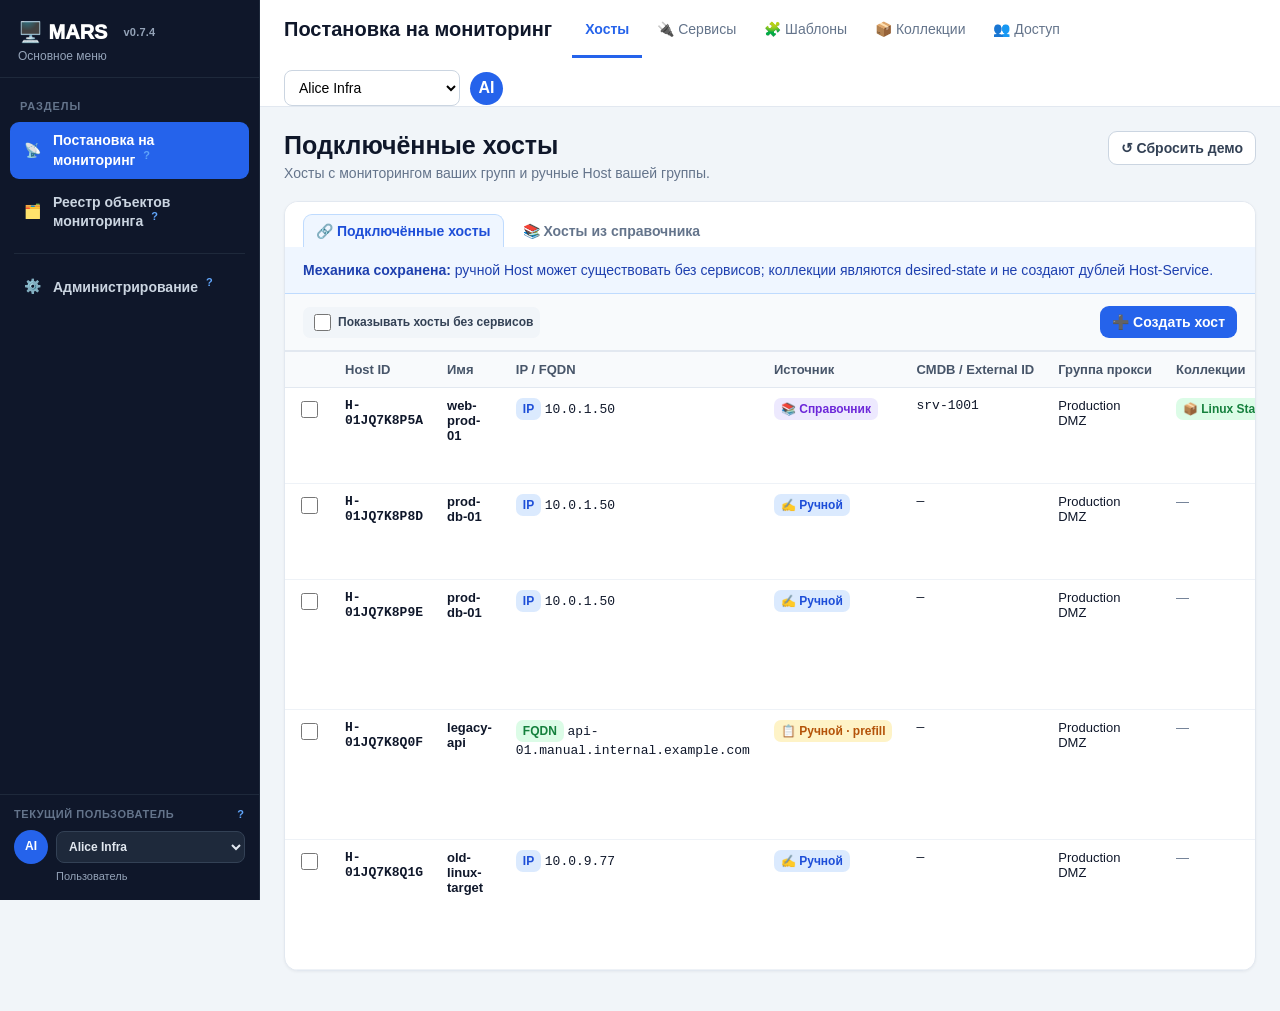
==== index.html @ 5ffcef9f "Update index.html" ====
<!DOCTYPE html>
<html lang="ru">
<head>
<meta charset="UTF-8" />
<meta name="viewport" content="width=device-width, initial-scale=1.0" />
<title>MARS v0.7.4 — прототип</title>
<style>
:root{--blue:#2563eb;--blue2:#1d4ed8;--blue50:#eff6ff;--bg:#f1f5f9;--card:#fff;--line:#e2e8f0;--text:#0f172a;--muted:#64748b;--green:#15803d;--greenbg:#dcfce7;--amber:#b45309;--amberbg:#fef3c7;--red:#b91c1c;--redbg:#fee2e2;--violet:#6d28d9;--violetbg:#ede9fe;--slate:#334155;--slatebg:#f8fafc}
*{box-sizing:border-box}body{margin:0;font-family:-apple-system,BlinkMacSystemFont,"Segoe UI",Roboto,Arial,sans-serif;background:var(--bg);color:var(--text)}
.product-sidebar{position:fixed;inset:0 auto 0 0;width:260px;background:#0f172a;color:#fff;z-index:60;border-right:1px solid #1e293b;display:flex;flex-direction:column}
.sidebar-head{padding:20px 18px 14px;border-bottom:1px solid #1e293b}.sidebar-brand{font-size:20px;font-weight:950;display:flex;align-items:center;gap:9px}.mars-version{display:inline-flex;align-items:center;padding:3px 7px;border-radius:7px;background:transparent;border:0;color:#94a3b8;font-size:11px;font-weight:800;letter-spacing:.02em;cursor:help}.mars-version:hover{border-color:#60a5fa;color:#fff}.sidebar-context{font-size:12px;color:#94a3b8;margin-top:5px}
.sidebar-menu{padding:14px 10px;display:flex;flex-direction:column;gap:5px;flex:1;overflow:auto}.sidebar-label{padding:8px 10px 5px;color:#64748b;font-size:11px;font-weight:900;text-transform:uppercase;letter-spacing:.08em}
.sidebar-item{width:100%;display:flex;align-items:center;gap:10px;text-align:left;border:0;background:transparent;color:#cbd5e1;border-radius:9px;padding:10px 11px;font-weight:800;line-height:1.25}.sidebar-item:hover{background:#1e293b;color:#fff}.sidebar-item.active{background:var(--blue);color:#fff}.sidebar-item .si-icon{width:22px;text-align:center;flex:0 0 22px}.sidebar-item .si-text{min-width:0;white-space:normal}.sidebar-back{margin-bottom:8px;background:#1e293b;color:#fff;border:1px solid #334155}.sidebar-back:hover{background:#334155}.sidebar-sep{height:1px;background:#1e293b;margin:8px 4px}
.sidebar-foot{padding:12px 14px 16px;border-top:1px solid #1e293b;color:#94a3b8;font-size:12px;line-height:1.4}
.sidebar-user-head{display:flex;align-items:center;justify-content:space-between;gap:8px;margin-bottom:7px}
.sidebar-user-label{font-size:11px;font-weight:850;text-transform:uppercase;letter-spacing:.05em;color:#64748b}
.sidebar-user-control{display:grid;grid-template-columns:34px minmax(0,1fr);gap:8px;align-items:center}
.sidebar-user-avatar{width:34px;height:34px;border-radius:50%;display:grid;place-items:center;background:#2563eb;color:#fff;font-size:12px;font-weight:900}
.sidebar-user-select{width:100%;min-width:0;background:#1e293b;color:#e2e8f0;border:1px solid #334155;border-radius:8px;padding:7px 8px;font-size:12px;font-weight:750}
.sidebar-user-select:focus{border-color:#60a5fa;box-shadow:0 0 0 3px rgba(96,165,250,.14)}
.sidebar-user-role{margin-top:5px;padding-left:42px;color:#94a3b8;font-size:11px}
.app-section{display:none;margin-left:260px;min-height:100vh}.app-section.active{display:block}
nav.app-nav{background:#fff;border-bottom:1px solid var(--line);position:sticky;top:0;z-index:20}.nav{max-width:1440px;margin:auto;padding:0 24px;min-height:64px;display:flex;align-items:center;justify-content:space-between;gap:12px;flex-wrap:wrap}.brand{font-weight:900;font-size:20px;white-space:nowrap}.tabs{display:flex;gap:2px;flex-wrap:wrap}.tab{padding:21px 13px 18px;cursor:pointer;font-size:14px;color:var(--muted);border-bottom:3px solid transparent}.tab.active{color:var(--blue);border-color:var(--blue);font-weight:800}.user{display:flex;align-items:center;gap:10px}.avatar{width:33px;height:33px;background:var(--blue);color:#fff;border-radius:50%;display:grid;place-items:center;font-weight:800}
main{max-width:1440px;margin:auto;padding:24px}.section{display:none}.section.active{display:block}.page-head{display:flex;justify-content:space-between;align-items:flex-start;gap:16px;flex-wrap:wrap;margin-bottom:20px}.title{margin:0;font-size:25px;font-weight:900}.sub{color:var(--muted);font-size:14px;margin-top:5px}.actions{display:flex;gap:8px;align-items:center;flex-wrap:wrap}
.panel{background:#fff;border:1px solid var(--line);border-radius:14px;overflow:hidden;box-shadow:0 1px 3px rgba(15,23,42,.05);margin-bottom:16px}.info{padding:13px 18px;background:var(--blue50);border-bottom:1px solid #bfdbfe;color:#1e40af;font-size:14px;line-height:1.45}.toolbar{padding:12px 18px;background:var(--slatebg);border-bottom:1px solid var(--line);display:flex;align-items:center;justify-content:space-between;gap:12px;flex-wrap:wrap}.content{padding:16px 18px}.stats{display:grid;grid-template-columns:repeat(4,1fr);gap:12px;padding:14px 18px;border-bottom:1px solid var(--line);background:var(--slatebg)}.stat{background:#fff;border:1px solid var(--line);padding:12px;border-radius:11px}.stat label{display:block;color:var(--muted);font-size:12px}.stat b{display:block;font-size:22px;margin-top:4px}
button{border:0;border-radius:9px;padding:8px 12px;background:var(--blue);color:#fff;font-weight:750;cursor:pointer;font-size:14px}button:hover{background:var(--blue2)}button:disabled{opacity:.45;cursor:not-allowed}.outline{background:#fff;color:var(--slate);border:1px solid #cbd5e1}.outline:hover{background:#f8fafc}.ghost{background:transparent;color:var(--slate)}.ghost:hover{background:#f1f5f9}.danger{background:#dc2626}.danger:hover{background:#b91c1c}.success{background:#16a34a}.xs{font-size:12px;padding:5px 8px}.sm{font-size:13px;padding:7px 10px}
input,select,textarea{border:1px solid #cbd5e1;border-radius:8px;padding:8px 10px;font-size:14px;background:#fff;outline:none}input:focus,select:focus,textarea:focus{border-color:var(--blue);box-shadow:0 0 0 3px rgba(37,99,235,.12)}textarea{resize:vertical}.wide{width:100%}.input{width:300px}.mono{font-family:ui-monospace,SFMono-Regular,Menlo,Monaco,Consolas,monospace}.muted{color:var(--muted)}.row{display:grid;grid-template-columns:1fr 1fr;gap:14px}.row3{display:grid;grid-template-columns:repeat(3,1fr);gap:14px}.field{margin-bottom:14px}.field label{display:block;font-weight:800;font-size:13px;color:var(--slate);margin-bottom:6px}.hint{color:var(--muted);font-size:12px;margin-top:5px;line-height:1.4}
.badge{display:inline-flex;gap:4px;align-items:center;padding:4px 7px;border-radius:7px;background:#f1f5f9;color:#334155;font-size:12px;font-weight:750;white-space:nowrap}.b-blue{background:#dbeafe;color:#1d4ed8}.b-green{background:var(--greenbg);color:var(--green)}.b-amber{background:var(--amberbg);color:var(--amber)}.b-red{background:var(--redbg);color:var(--red)}.b-violet{background:var(--violetbg);color:var(--violet)}.pill-row{display:flex;gap:6px;flex-wrap:wrap;align-items:center}.box{padding:13px;border-radius:10px;border:1px solid var(--line);background:#f8fafc;margin:10px 0;line-height:1.45}.blue-box{background:var(--blue50);border-color:#bfdbfe;color:#1e40af}.amber-box{background:#fffbeb;border-color:#fde68a;color:#92400e}.red-box{background:#fef2f2;border-color:#fecaca;color:#b91c1c}.violet-box{background:#faf5ff;border-color:#e9d5ff;color:#6b21a8}
.host-switch,.inner-tabs{display:flex;gap:6px;padding:12px 18px 0;background:#fff;flex-wrap:wrap}.host-switch button,.inner-tabs button{border-radius:9px 9px 0 0;background:transparent;color:var(--muted);border:1px solid transparent;border-bottom:0}.host-switch button.active,.inner-tabs button.active{background:var(--blue50);border-color:#bfdbfe;color:#1d4ed8;font-weight:850}.table-wrap{overflow:auto;max-height:620px;border-top:1px solid var(--line)}table{border-collapse:collapse;width:100%;min-width:1000px;font-size:13px}th{position:sticky;top:0;background:#f8fafc;border-bottom:1px solid var(--line);text-align:left;padding:10px 12px;color:#475569;font-weight:850;white-space:nowrap;z-index:1}td{padding:10px 12px;border-bottom:1px solid #eef2f7;vertical-align:top}tr.data-row{cursor:pointer}tr.data-row:hover{background:#f8fbff}.cell-title{font-weight:850;color:#0f172a}.cell-sub{font-size:12px;color:var(--muted);margin-top:3px}.empty{padding:36px;text-align:center;color:var(--muted)}.table-footer{padding:11px 18px;display:flex;justify-content:space-between;gap:12px;align-items:center;flex-wrap:wrap;background:#f8fafc}.pagination{display:flex;align-items:center;gap:6px}
.card{background:#fff;border:1px solid var(--line);border-radius:11px;padding:13px;margin-bottom:10px;display:flex;gap:12px;justify-content:space-between;align-items:flex-start}.card:hover{border-color:#93c5fd}.card-main{display:flex;gap:12px;align-items:flex-start;min-width:0}.icon{font-size:25px;line-height:1}.card-title{font-size:15px;font-weight:900}.meta{margin-top:4px;color:var(--muted);font-size:13px;line-height:1.45}.modal-wrap{position:fixed;inset:0;background:rgba(15,23,42,.62);display:none;align-items:center;justify-content:center;z-index:90;padding:16px;backdrop-filter:blur(3px)}.modal-wrap.show{display:flex}.modal{width:100%;max-width:940px;max-height:92vh;display:flex;flex-direction:column;background:#fff;border-radius:14px;overflow:hidden;box-shadow:0 24px 70px rgba(0,0,0,.32)}.modal.small{max-width:600px}.modal-head,.modal-foot{background:#f8fafc;padding:15px 18px;border-bottom:1px solid var(--line);display:flex;align-items:center;justify-content:space-between;gap:12px}.modal-foot{border-top:1px solid var(--line);border-bottom:0}.modal-title{font-size:18px;font-weight:900}.modal-sub{font-size:13px;color:var(--muted);margin-top:3px}.modal-body{padding:18px;overflow:auto}.toast{position:fixed;right:18px;bottom:18px;background:#0f172a;color:#fff;padding:12px 16px;border-radius:10px;z-index:110;opacity:0;transform:translateY(50px);transition:.22s}.toast.show{opacity:1;transform:none}.checkbox{width:17px;height:17px;accent-color:var(--blue)}.service-picker{max-height:300px;overflow:auto}.separator{height:1px;background:var(--line);margin:14px 0}
.rule-flow{display:grid;grid-template-columns:1fr 120px 1fr;gap:14px;align-items:end}.rule-preview{margin-top:14px;padding:16px;border:1px dashed #bfdbfe;border-radius:11px;background:var(--blue50);text-align:center}.rule-preview-line{display:flex;align-items:center;justify-content:center;gap:10px;flex-wrap:wrap;font-weight:850}.rule-node{background:#fff;border:1px solid #bfdbfe;border-radius:9px;padding:8px 11px;color:#1e3a8a}.rule-arrow{color:var(--blue);font-weight:900}.rule-code{margin-top:8px;color:#475569;font-family:ui-monospace,SFMono-Regular,Menlo,Monaco,Consolas,monospace;font-size:12px}.grid3cards{display:grid;grid-template-columns:repeat(3,1fr);gap:12px}

/* UX реестра объектов мониторинга — не влияет на механику постановки на мониторинг */
.registry-filters{display:flex;gap:8px;align-items:center;flex-wrap:wrap}.registry-filters select{min-width:150px}.registry-object-name{font-size:14px;font-weight:900}.registry-object-sub{font-size:12px;color:var(--muted);margin-top:3px}.registry-card-tabs{display:flex;gap:6px;flex-wrap:wrap;margin-bottom:14px;border-bottom:1px solid var(--line)}.registry-card-tabs button{background:transparent;color:var(--muted);border-radius:0;padding:9px 11px;border-bottom:3px solid transparent}.registry-card-tabs button:hover{background:#f8fafc}.registry-card-tabs button.active{color:var(--blue);border-bottom-color:var(--blue);font-weight:850;background:transparent}.registry-summary{display:grid;grid-template-columns:repeat(3,1fr);gap:12px}.registry-summary .box{margin:0}.registry-relation{cursor:pointer}.registry-relation:hover{border-color:#60a5fa;background:#f8fbff}.registry-source-row{display:grid;grid-template-columns:180px 1fr;gap:12px;padding:10px 0;border-bottom:1px solid #eef2f7}.registry-source-row:last-child{border-bottom:0}.registry-attr-actions{display:flex;gap:6px;justify-content:flex-end;flex-wrap:wrap}.admin-object-toolbar{display:flex;gap:8px;justify-content:space-between;align-items:center;flex-wrap:wrap}.admin-object-list{max-height:560px;overflow:auto}.effective-main{font-weight:900}.effective-note{font-size:12px;color:var(--muted);margin-top:3px}.override-value{display:inline-flex;gap:6px;align-items:center}.readonly-note{padding:10px 12px;border-radius:9px;background:#f8fafc;color:#475569;font-size:12px;border:1px solid var(--line)}
.help-tip{
 display:inline;
 border:0;
 background:transparent;
 color:#60a5fa;
 font-size:11px;
 font-weight:900;
 line-height:1;
 cursor:help;
 vertical-align:super;
 margin-left:3px;
 padding:0 1px;
 opacity:1;
 text-decoration:none;
 box-shadow:none;
}
.help-tip::before{content:'?'}
.help-tip:hover,.help-tip:focus{
 color:#2563eb;
 opacity:1;
 background:transparent;
 outline:none;
 text-decoration:underline;
 text-decoration-style:dotted;
 text-underline-offset:2px;
}
.help-inline{display:inline-flex;align-items:center;gap:3px}
.help-popover{position:fixed;display:none;z-index:500;width:min(440px,calc(100vw - 28px));max-height:min(620px,calc(100vh - 28px));overflow:auto;background:#fff;border:1px solid #cbd5e1;border-radius:10px;box-shadow:0 14px 40px rgba(15,23,42,.18);padding:0}
.help-popover.show{display:block}
.help-popover-head{padding:13px 15px 10px;border-bottom:1px solid var(--line);background:#f8fafc;display:flex;align-items:flex-start;justify-content:space-between;gap:12px}
.help-popover-title{font-weight:900;font-size:14px;color:#0f172a}
.help-popover-version{font-size:11px;color:#64748b;margin-top:3px}
.help-popover-close{border:0;background:transparent;color:#64748b;padding:2px 5px;font-size:16px;cursor:pointer}
.help-popover-body{padding:13px 15px;font-size:13px;line-height:1.48;color:#334155}
.help-popover-body p{margin:0 0 10px}
.help-popover-body ul{margin:7px 0 0;padding-left:19px}
.help-popover-body li{margin:5px 0}
.help-rule{margin-top:10px;padding:9px 10px;border-radius:8px;background:#eff6ff;border:1px solid #bfdbfe;color:#1e40af}
.persistence-indicator{display:inline-flex;align-items:center;gap:6px;font-size:12px;color:#64748b;padding:5px 8px;border-radius:7px;background:#f8fafc;border:1px solid var(--line)}

@media(max-width:900px){.registry-summary{grid-template-columns:1fr}.registry-source-row{grid-template-columns:1fr}}

@media(max-width:900px){
 .product-sidebar{position:static;width:100%;min-height:auto;border-right:0;border-bottom:1px solid #1e293b}
 .sidebar-head{padding:12px 14px 8px}.sidebar-menu{padding:8px;display:grid;grid-template-columns:1fr;gap:4px}.sidebar-foot{display:block;padding:9px 12px 11px}
 .app-section{margin-left:0}.sidebar-label{display:none}
 main{padding:14px}.row,.row3,.stats,.rule-flow,.grid3cards{grid-template-columns:1fr}.input{width:100%}.nav{padding:0 14px}.tab{padding:10px}.page-head{gap:10px}
}
</style>
</head>
<body>
<aside id="product-sidebar" class="product-sidebar">
  <div class="sidebar-head">
    <div class="sidebar-brand">🖥️ MARS <span class="mars-version" onclick="showPrototypeHelp(event,\'prototype.version\')" title="Версия макета">v0.7.4</span></div>
    <div id="sidebar-context" class="sidebar-context">Основное меню</div>
  </div>
  <div id="sidebar-menu" class="sidebar-menu"></div>
  <div id="sidebar-foot" class="sidebar-foot"></div>
</aside>

<!-- 1. Постановка на мониторинг. Механика из исходного макета сохранена отдельным state/набором функций. -->
<div id="product-monitoring" class="app-section active">
<nav class="app-nav"><div class="nav"><div style="display:flex;align-items:center;gap:20px;flex-wrap:wrap"><div class="brand">Постановка на мониторинг</div><div class="tabs"><div id="nav-hosts" class="tab active" onclick="switchSection('hosts')">Хосты</div><div id="nav-services" class="tab" onclick="switchSection('services')">🔌 Сервисы</div><div id="nav-templates" class="tab" onclick="switchSection('templates')">🧩 Шаблоны</div><div id="nav-collections" class="tab" onclick="switchSection('collections')">📦 Коллекции</div><div id="nav-access" class="tab" onclick="switchSection('access')">👥 Доступ</div></div></div><div class="user"><select id="current-user" onchange="switchUser(this.value)"></select><div id="avatar" class="avatar">AI</div></div></div></nav>
<main><section id="section-hosts" class="section active"></section><section id="section-services" class="section"></section><section id="section-templates" class="section"></section><section id="section-collections" class="section"></section><section id="section-access" class="section"></section></main>
</div>

<!-- 2. Реестр объектов мониторинга -->
<div id="product-registry" class="app-section"><main id="registry-main"></main></div>
<!-- 3. Администрирование -->
<div id="product-admin" class="app-section"><main id="admin-main"></main></div>

<div id="modal-wrap" class="modal-wrap"><div id="modal" class="modal"><div class="modal-head"><div><div id="modal-title" class="modal-title"></div><div id="modal-sub" class="modal-sub"></div></div><button class="ghost" onclick="closeModal()">✕</button></div><div id="modal-body" class="modal-body"></div><div id="modal-foot" class="modal-foot"></div></div></div>
<div id="toast" class="toast"></div>
<div id="prototype-help-popover" class="help-popover" role="dialog" aria-live="polite">
  <div class="help-popover-head">
    <div><div id="prototype-help-title" class="help-popover-title"></div><div id="prototype-help-version" class="help-popover-version"></div></div>
    <button class="help-popover-close" onclick="hidePrototypeHelp()" aria-label="Закрыть">✕</button>
  </div>
  <div id="prototype-help-body" class="help-popover-body"></div>
</div>
<script>
const STORE_KEY='mars-ui-nonunique-hosts-v3';
let state=demoState();
let activeSection='hosts',hostView='connected',showHostsWithoutServices=false;
let selectedHostIds=new Set(),attachServiceIds=new Set(),attachHostId=null,bulkAttachServiceIds=new Set(),collectionServicePickerIds=new Set();
let hostDraft={mode:'manual',catalogId:'',selectedServiceIds:[],editingId:null,ownerGroupId:'',cloneFromId:null};
let collectionDraft={id:null,name:'',description:'',ownerGroupId:'',serviceIds:[],originalServiceIds:[]};
const $=id=>document.getElementById(id);const esc=v=>String(v??'').replace(/[&<>\"]/g,c=>({'&':'&amp;','<':'&lt;','>':'&gt;','"':'&quot;'}[c]));const q=v=>"'"+String(v).replace(/\\/g,'\\\\').replace(/'/g,"\\'")+"'";const uid=p=>p+'-'+Math.random().toString(36).slice(2,8)+Date.now().toString(36).slice(-4);const now=()=>new Date().toLocaleString('ru-RU',{year:'numeric',month:'2-digit',day:'2-digit',hour:'2-digit',minute:'2-digit'});
function toast(msg){const e=$('toast');e.textContent=msg;e.classList.add('show');setTimeout(()=>e.classList.remove('show'),2400)}
function openModal(title,sub,body,foot,small=false){$('modal-title').textContent=title;$('modal-sub').textContent=sub||'';$('modal-body').innerHTML=body;$('modal-foot').innerHTML=foot||'<button onclick="closeModal()">Закрыть</button>';$('modal').classList.toggle('small',small);$('modal-wrap').classList.add('show')}
function closeModal(){$('modal-wrap').classList.remove('show');$('modal').classList.remove('small')}
function confirmModal(title,msg,action,args=''){openModal(title,'Подтвердите действие',`<div class="box red-box">${msg}</div>`,`<button class="outline" onclick="closeModal()">Отмена</button><button class="danger" onclick="${action}(${args});closeModal()">Удалить</button>`,true)}
function demoState(){return {currentUserId:'u-alice',users:[{id:'u-admin',name:'MARS Admin',initials:'MA',isAdmin:true,groups:['g-linux','g-postgres','g-app'],permissions:{'g-linux':['monitoring.manage'],'g-postgres':['monitoring.manage'],'g-app':['monitoring.manage']}},{id:'u-alice',name:'Alice Infra',initials:'AI',isAdmin:false,groups:['g-linux'],permissions:{'g-linux':['monitoring.manage']}},{id:'u-dmitry',name:'Dmitry Infra',initials:'DI',isAdmin:false,groups:['g-linux'],permissions:{'g-linux':['monitoring.manage']}},{id:'u-bob',name:'Bob DB',initials:'BD',isAdmin:false,groups:['g-postgres'],permissions:{'g-postgres':['monitoring.manage']}},{id:'u-eve',name:'Eve ReadOnly',initials:'ER',isAdmin:false,groups:['g-app'],permissions:{}}],groups:[{id:'g-linux',name:'Администраторы Linux'},{id:'g-postgres',name:'Администраторы PostgreSQL'},{id:'g-app',name:'Администраторы приложений'}],proxyGroups:[{id:'prod-dmz',name:'Production DMZ'},{id:'analytics',name:'Analytics'},{id:'k8s',name:'K8s Cluster'}],catalogSources:[{id:'cmdb-main',name:'CMDB Main'}],catalogHosts:[{sourceId:'cmdb-main',externalId:'srv-1001',name:'web-prod-01',addressType:'ip',address:'10.0.1.50',proxyGroup:'prod-dmz',environment:'prod',os:'Ubuntu 22.04'},{sourceId:'cmdb-main',externalId:'srv-1002',name:'db-analytics',addressType:'fqdn',address:'db-analytics.internal.example.com',proxyGroup:'analytics',environment:'prod',os:'PostgreSQL Appliance'},{sourceId:'cmdb-main',externalId:'srv-1003',name:'cache-01',addressType:'ip',address:'192.168.1.10',proxyGroup:'k8s',environment:'stage',os:'Debian 12'},{sourceId:'cmdb-main',externalId:'srv-1004',name:'app-k8s-node-07',addressType:'fqdn',address:'node-07.k8s.internal.example.com',proxyGroup:'k8s',environment:'prod',os:'Talos Linux'}],hosts:[{id:'H-01JQ7K8P4F',name:'db-analytics',addressType:'fqdn',address:'db-analytics.internal.example.com',proxyGroup:'analytics',status:'UP',sourceType:'catalog',createdBy:'u-admin',createdAt:'30.06.2026, 10:10',catalogBinding:{sourceId:'cmdb-main',externalId:'srv-1002',lastSyncAt:'30.06.2026, 10:10',syncStatus:'synced'},prefilledFromCatalog:null,collectionLinks:[{collectionId:'col-data',attachedByGroupId:'g-postgres',attachedByUserId:'u-bob',attachedAt:'30.06.2026, 10:25'}],attachments:[{id:'att-1',serviceId:'svc-pg',attachedByGroupId:'g-postgres',attachedByUserId:'u-bob',attachedAt:'30.06.2026, 10:20',portOverride:null,direct:true,collectionIds:['col-data']},{id:'att-1r',serviceId:'svc-redis',attachedByGroupId:'g-postgres',attachedByUserId:'u-bob',attachedAt:'30.06.2026, 10:25',portOverride:null,direct:false,collectionIds:['col-data']}]},{id:'H-01JQ7K8P5A',name:'web-prod-01',addressType:'ip',address:'10.0.1.50',proxyGroup:'prod-dmz',status:'UP',sourceType:'catalog',createdBy:'u-admin',createdAt:'30.06.2026, 10:10',catalogBinding:{sourceId:'cmdb-main',externalId:'srv-1001',lastSyncAt:'30.06.2026, 10:10',syncStatus:'synced'},prefilledFromCatalog:null,collectionLinks:[{collectionId:'col-web',attachedByGroupId:'g-linux',attachedByUserId:'u-alice',attachedAt:'30.06.2026, 10:24'}],attachments:[{id:'att-2',serviceId:'svc-nginx',attachedByGroupId:'g-linux',attachedByUserId:'u-alice',attachedAt:'30.06.2026, 10:22',portOverride:null,direct:true,collectionIds:['col-web']},{id:'att-2n',serviceId:'svc-node',attachedByGroupId:'g-linux',attachedByUserId:'u-alice',attachedAt:'30.06.2026, 10:24',portOverride:null,direct:false,collectionIds:['col-web']}]},{id:'H-01JQ7K8P6B',name:'cache-01',addressType:'ip',address:'192.168.1.10',proxyGroup:'k8s',status:'UP',sourceType:'catalog',createdBy:'u-admin',createdAt:'30.06.2026, 10:10',catalogBinding:{sourceId:'cmdb-main',externalId:'srv-1003',lastSyncAt:'30.06.2026, 10:10',syncStatus:'synced'},prefilledFromCatalog:null,collectionLinks:[],attachments:[]},{id:'H-01JQ7K8P7C',name:'app-k8s-node-07',addressType:'fqdn',address:'node-07.k8s.internal.example.com',proxyGroup:'k8s',status:'WARN',sourceType:'catalog',createdBy:'u-admin',createdAt:'30.06.2026, 10:10',catalogBinding:{sourceId:'cmdb-main',externalId:'srv-1004',lastSyncAt:'30.06.2026, 10:10',syncStatus:'synced'},prefilledFromCatalog:null,collectionLinks:[],attachments:[]},{id:'H-01JQ7K8P8D',name:'prod-db-01',addressType:'ip',address:'10.0.1.50',proxyGroup:'prod-dmz',status:'UP',sourceType:'manual',ownerGroupId:'g-postgres',createdBy:'u-bob',createdAt:'30.06.2026, 11:05',catalogBinding:null,prefilledFromCatalog:null,collectionLinks:[],attachments:[{id:'att-3',serviceId:'svc-pg',attachedByGroupId:'g-postgres',attachedByUserId:'u-bob',attachedAt:'30.06.2026, 11:05',portOverride:5433,direct:true,collectionIds:[]},{id:'att-3b',serviceId:'svc-node',attachedByGroupId:'g-linux',attachedByUserId:'u-alice',attachedAt:'30.06.2026, 11:12',portOverride:null,direct:true,collectionIds:[]}]},{id:'H-01JQ7K8P9E',name:'prod-db-01',addressType:'ip',address:'10.0.1.50',proxyGroup:'prod-dmz',status:'UP',sourceType:'manual',ownerGroupId:'g-linux',createdBy:'u-alice',createdAt:'30.06.2026, 11:15',catalogBinding:null,prefilledFromCatalog:null,collectionLinks:[],attachments:[{id:'att-4',serviceId:'svc-node',attachedByGroupId:'g-linux',attachedByUserId:'u-alice',attachedAt:'30.06.2026, 11:15',portOverride:null,direct:true,collectionIds:[]}]},{id:'H-01JQ7K8Q0F',name:'legacy-api',addressType:'fqdn',address:'api-01.manual.internal.example.com',proxyGroup:'prod-dmz',status:'WARN',sourceType:'manual-prefill',ownerGroupId:'g-linux',createdBy:'u-alice',createdAt:'30.06.2026, 11:25',catalogBinding:null,prefilledFromCatalog:{sourceId:'cmdb-main',externalId:'srv-1001',copiedAt:'30.06.2026, 11:25'},collectionLinks:[],attachments:[{id:'att-5',serviceId:'svc-nginx',attachedByGroupId:'g-linux',attachedByUserId:'u-alice',attachedAt:'30.06.2026, 11:25',portOverride:8443,direct:true,collectionIds:[]}]},{id:'H-01JQ7K8Q1G',name:'old-linux-target',addressType:'ip',address:'10.0.9.77',proxyGroup:'prod-dmz',status:'UP',sourceType:'manual',ownerGroupId:'g-linux',createdBy:'u-alice',createdAt:'25.06.2026, 15:10',catalogBinding:null,prefilledFromCatalog:null,collectionLinks:[],attachments:[{id:'att-6',serviceId:'svc-pg',attachedByGroupId:'g-postgres',attachedByUserId:'u-bob',attachedAt:'27.06.2026, 12:00',portOverride:null,direct:true,collectionIds:[]}]}],services:[{id:'svc-pg',name:'PostgreSQL',type:'SQL',icon:'🐘',defaultPort:5432,metrics:'/metrics',ownerGroupId:'g-postgres',authMode:'basic',protocol:'http',createdBy:'u-bob'},{id:'svc-nginx',name:'Nginx HTTPS',type:'ExporterScrape',icon:'🌐',defaultPort:443,metrics:'/nginx_metrics',ownerGroupId:'g-linux',authMode:'none',protocol:'https',createdBy:'u-alice'},{id:'svc-node',name:'Node Exporter',type:'ExporterScrape',icon:'🖥️',defaultPort:9100,metrics:'/metrics',ownerGroupId:'g-linux',authMode:'none',protocol:'http',createdBy:'u-alice'},{id:'svc-redis',name:'Redis Cache',type:'ExporterScrape',icon:'🔴',defaultPort:6379,metrics:'/metrics',ownerGroupId:'g-postgres',authMode:'bearer',protocol:'http',createdBy:'u-bob'}],templates:[{id:'tpl-nginx',name:'Шаблон «Nginx Standard»',type:'ExporterScrape',icon:'🌐',defaultPort:80,metrics:'/metrics',protocol:'http',ownerGroupId:'g-linux',createdBy:'u-alice'},{id:'tpl-pg',name:'Шаблон «PostgreSQL Advanced»',type:'SQL',icon:'🐘',defaultPort:5432,metrics:'/metrics',protocol:'http',ownerGroupId:'g-postgres',createdBy:'u-bob'}],collections:[{id:'col-web',name:'Linux Standard',description:'Базовый набор для Linux-хостов',ownerGroupId:'g-linux',createdBy:'u-alice',serviceIds:['svc-nginx','svc-node']},{id:'col-data',name:'PostgreSQL Standard',description:'Набор сервисов для PostgreSQL-хостов',ownerGroupId:'g-postgres',createdBy:'u-bob',serviceIds:['svc-pg','svc-redis']}]}}
function normalizeState(s){const d=demoState(),n={...d,...s};n.users=n.users||d.users;n.groups=n.groups||d.groups;n.proxyGroups=n.proxyGroups||d.proxyGroups;n.catalogHosts=n.catalogHosts||d.catalogHosts;n.catalogSources=n.catalogSources||d.catalogSources;n.services=n.services||d.services;n.templates=n.templates||d.templates;n.collections=(n.collections||d.collections).map(c=>({...c,serviceIds:(c.serviceIds||[]).filter(id=>n.services.some(s=>s.id===id))}));n.hosts=(n.hosts||d.hosts).map(h=>({...h,collectionLinks:h.collectionLinks||[],attachments:(h.attachments||[]).map(a=>({...a,direct:a.direct===undefined?true:!!a.direct,collectionIds:a.collectionIds||[]}))}));if(!n.users.some(u=>u.id===n.currentUserId))n.currentUserId=n.users[0].id;return reconcileCollections(n)}
function reconcileCollections(n){n.hosts.forEach(h=>{const linked=new Set((h.collectionLinks||[]).map(l=>l.collectionId));h.attachments=(h.attachments||[]).map(a=>({...a,collectionIds:(a.collectionIds||[]).filter(cid=>linked.has(cid)&&n.collections.some(c=>c.id===cid))}));(h.collectionLinks||[]).forEach(link=>{const c=n.collections.find(x=>x.id===link.collectionId);if(!c)return;c.serviceIds.forEach(sid=>{let a=h.attachments.find(x=>x.serviceId===sid&&x.attachedByGroupId===c.ownerGroupId);if(a){if(!a.collectionIds.includes(c.id))a.collectionIds.push(c.id)}else h.attachments.push({id:uid('att'),serviceId:sid,attachedByGroupId:c.ownerGroupId,attachedByUserId:link.attachedByUserId,attachedAt:link.attachedAt||now(),portOverride:null,direct:false,collectionIds:[c.id]})})});h.attachments=h.attachments.filter(a=>a.direct||(a.collectionIds||[]).length)});return n}
function loadState(){try{state=localStorage.getItem(STORE_KEY)?normalizeState(JSON.parse(localStorage.getItem(STORE_KEY))):demoState()}catch(e){state=demoState()}saveState()}function saveState(){localStorage.setItem(STORE_KEY,JSON.stringify(state))}function resetDemo(){localStorage.removeItem(STORE_KEY);state=normalizeState(demoState());selectedHostIds.clear();showHostsWithoutServices=false;saveState();renderAll();toast('Демо-данные сброшены')}
function currentUser(){return state.users.find(u=>u.id===state.currentUserId)||state.users[0]}function userById(id){return state.users.find(u=>u.id===id)}function groupById(id){return state.groups.find(g=>g.id===id)}function serviceById(id){return state.services.find(s=>s.id===id)}function templateById(id){return state.templates.find(t=>t.id===id)}function collectionById(id){return state.collections.find(c=>c.id===id)}function isAdmin(){return !!currentUser().isAdmin}function userGroupIds(){return new Set(currentUser().groups||[])}function hasMonitoringPermission(gid){return isAdmin()||!!currentUser().permissions?.[gid]?.includes('monitoring.manage')}function canManageService(s){return !!s&&hasMonitoringPermission(s.ownerGroupId)}function canManageTemplate(t){return !!t&&hasMonitoringPermission(t.ownerGroupId)}function canManageCollection(c){return !!c&&hasMonitoringPermission(c.ownerGroupId)}function visibleCollections(){return isAdmin()?state.collections:state.collections.filter(c=>userGroupIds().has(c.ownerGroupId))}function canAttachService(s){return canManageService(s)}function canDetach(a){return !!a&&hasMonitoringPermission(a.attachedByGroupId)}function isManualHost(h){return !!h&&h.sourceType!=='catalog'}function isCreatorGroupUser(h){return !!h?.ownerGroupId&&(isAdmin()||(userGroupIds().has(h.ownerGroupId)&&hasMonitoringPermission(h.ownerGroupId)))}function canEditHost(h){return !!h&&isManualHost(h)&&(isAdmin()||isCreatorGroupUser(h))}function canCloneHost(h){return canEditHost(h)}function canDeleteHost(h){return !!h&&(isAdmin()||(isManualHost(h)&&isCreatorGroupUser(h)&&h.attachments.length===0))}function hostDeleteReason(h){if(!h)return'Хост не найден';if(isAdmin())return'';if(!isManualHost(h))return'Хосты из справочника обычный пользователь удалить не может.';if(!isCreatorGroupUser(h))return'Удалить ручной хост могут создатель и его одногрупники с permission «Постановка на мониторинг».';if(h.attachments.length)return`Сначала отсоедините все сервисы. На хосте осталось подключений: ${h.attachments.length}.`;return''}
function sourceLabel(h){return h.sourceType==='catalog'?'Справочник':h.sourceType==='manual-prefill'?'Ручной · prefill':'Ручной'}function sourceBadge(h){return h.sourceType==='catalog'?'<span class="badge b-violet">📚 Справочник</span>':h.sourceType==='manual-prefill'?'<span class="badge b-amber">📋 Ручной · prefill</span>':'<span class="badge b-blue">✍️ Ручной</span>'}function addressBadge(h){return h.addressType==='fqdn'?'<span class="badge b-green">FQDN</span>':'<span class="badge b-blue">IP</span>'}function proxyName(id){return state.proxyGroups.find(x=>x.id===id)?.name||id}function findAttachment(h,sid,gid){return(h.attachments||[]).find(a=>a.serviceId===sid&&a.attachedByGroupId===gid)}function hasDirectService(h,sid,gid){return !!findAttachment(h,sid,gid)?.direct}function ownAttachments(h){return(h.attachments||[]).filter(a=>isAdmin()||userGroupIds().has(a.attachedByGroupId))}function isOwnedForUser(h){return isManualHost(h)&&h.ownerGroupId&&(isAdmin()||userGroupIds().has(h.ownerGroupId))}function visibleHostCollections(h){return(h.collectionLinks||[]).filter(l=>isAdmin()||userGroupIds().has(l.attachedByGroupId)).map(l=>collectionById(l.collectionId)).filter(Boolean)}
function switchSection(sec){activeSection=sec;document.querySelectorAll('#product-monitoring .section').forEach(s=>s.classList.remove('active'));document.querySelectorAll('#product-monitoring .tab').forEach(s=>s.classList.remove('active'));$('section-'+sec).classList.add('active');$('nav-'+sec).classList.add('active');renderAll()}function switchUser(id){state.currentUserId=id;selectedHostIds.clear();saveState();renderAll();renderRegistry();renderAdmin();renderProductSidebar()}function renderAll(){renderUserSwitcher();renderHosts();renderServices();renderTemplates();renderCollections();renderAccess()}function renderUserSwitcher(){$('current-user').innerHTML=state.users.map(u=>`<option value="${esc(u.id)}" ${u.id===state.currentUserId?'selected':''}>${esc(u.name)}${u.isAdmin?' · admin':''}</option>`).join('');$('avatar').textContent=currentUser().initials||'U'}function page(sec,title,sub,actions,body){$('section-'+sec).innerHTML=`<div class="page-head"><div><h1 class="title">${title}</h1><div class="sub">${sub||''}</div></div><div class="actions">${actions||''}</div></div>${body}`}
function connectedHosts(){return state.hosts.filter(h=>ownAttachments(h).length||(isOwnedForUser(h)&&h.attachments.length)||(showHostsWithoutServices&&isOwnedForUser(h)&&!h.attachments.length))}function catalogHosts(){return state.hosts.filter(h=>h.sourceType==='catalog')}
function renderHosts(){const arr=hostView==='catalog'?catalogHosts():connectedHosts();const without=state.hosts.filter(h=>isOwnedForUser(h)&&!h.attachments.length).length;const canCreate=isAdmin()||[...userGroupIds()].some(hasMonitoringPermission);page('hosts',hostView==='catalog'?'Хосты из справочника':'Подключённые хосты',hostView==='catalog'?'Синхронизируемые хосты внешнего справочника.':'Хосты с мониторингом ваших групп и ручные Host вашей группы.',`<button class="outline" onclick="resetDemo()">↺ Сбросить демо</button>`,`<div class="panel"><div class="host-switch"><button class="${hostView==='connected'?'active':''}" onclick="hostView='connected';renderHosts()">🔗 Подключённые хосты</button><button class="${hostView==='catalog'?'active':''}" onclick="hostView='catalog';renderHosts()">📚 Хосты из справочника</button></div><div class="info">${hostView==='connected'?'<b>Механика сохранена:</b> ручной Host может существовать без сервисов; коллекции являются desired-state и не создают дублей Host-Service.':'<b>Каталог:</b> поля справочных Host обновляются синхронизацией.'}</div><div class="toolbar"><div class="actions">${hostView==='connected'?`<label class="badge ${showHostsWithoutServices?'b-amber':''}" style="cursor:pointer"><input class="checkbox" type="checkbox" ${showHostsWithoutServices?'checked':''} onchange="showHostsWithoutServices=this.checked;renderHosts()"> Показывать хосты без сервисов${without?` · ${without}`:''}</label>`:''}</div><div class="actions">${selectedHostIds.size?`<span class="muted">Выбрано: <b>${selectedHostIds.size}</b></span><button class="sm outline" onclick="openBulkAttachModal()">＋ Сервис</button><button class="sm outline" onclick="openBulkCollectionModal()">📦 Коллекция</button>`:''}${hostView==='connected'?`<button ${canCreate?'':'disabled'} onclick="openHostCreateModal()">➕ Создать хост</button>`:'<button class="outline" onclick="syncCatalogHosts()">🔄 Синхронизировать</button>'}</div></div>${renderHostTable(arr)}</div>`) }
function renderHostTable(arr){return`<div class="table-wrap"><table><thead><tr><th></th><th>Host ID</th><th>Имя</th><th>IP / FQDN</th><th>Источник</th><th>CMDB / External ID</th><th>Группа прокси</th><th>Коллекции</th><th>Сервисы моих групп</th><th>Действия</th></tr></thead><tbody>${arr.length?arr.map(h=>`<tr class="data-row" onclick="openHostDetails(${q(h.id)})"><td onclick="event.stopPropagation()"><input class="checkbox" type="checkbox" ${selectedHostIds.has(h.id)?'checked':''} onchange="this.checked?selectedHostIds.add(${q(h.id)}):selectedHostIds.delete(${q(h.id)});renderHosts()"></td><td class="mono"><b>${esc(h.id)}</b></td><td><b>${esc(h.name)}</b></td><td>${addressBadge(h)} <span class="mono">${esc(h.address)}</span></td><td>${sourceBadge(h)}</td><td class="mono">${esc(h.catalogBinding?.externalId||'—')}</td><td>${esc(proxyName(h.proxyGroup))}</td><td><div class="pill-row">${visibleHostCollections(h).map(c=>`<span class="badge b-green">📦 ${esc(c.name)}</span>`).join('')||'<span class="muted">—</span>'}</div></td><td><div class="pill-row">${ownAttachments(h).map(a=>{const s=serviceById(a.serviceId);return`<span class="badge b-blue">${esc(s?.icon||'🔌')} ${esc(s?.name||'')}</span>`}).join('')||'<span class="muted">—</span>'}</div></td><td onclick="event.stopPropagation()"><div class="actions"><button class="xs outline" onclick="openHostDetails(${q(h.id)})">Детали</button>${state.services.some(canAttachService)?`<button class="xs" onclick="openAttachModal(${q(h.id)})">＋ Сервис</button>`:''}${canCloneHost(h)?`<button class="xs outline" onclick="openCloneHost(${q(h.id)})">⧉</button>`:''}${canDeleteHost(h)?`<button class="xs danger" onclick="openDeleteHostModal(${q(h.id)})">🗑️</button>`:''}</div></td></tr>`).join(''):`<tr><td colspan="10" class="empty">Хосты не найдены</td></tr>`}</tbody></table></div>`}
function openHostDetails(id){const h=state.hosts.find(x=>x.id===id);if(!h)return;const links=h.collectionLinks||[];openModal(`Хост: ${h.name}`,`${h.id} · ${sourceLabel(h)}`,`${h.sourceType==='catalog'?`<div class="box violet-box"><b>Источник: ${esc(state.catalogSources.find(s=>s.id===h.catalogBinding?.sourceId)?.name||'CMDB')}</b><br>External ID: <span class="mono">${esc(h.catalogBinding?.externalId||'—')}</span></div>`:`<div class="box blue-box"><b>Группа создателя:</b> ${esc(groupById(h.ownerGroupId)?.name||'—')}</div>`}<div class="row"><div class="box"><b>Адрес</b><br>${addressBadge(h)} <span class="mono">${esc(h.address)}</span></div><div class="box"><b>Группа прокси</b><br>${esc(proxyName(h.proxyGroup))}</div></div><h3>Привязанные коллекции</h3>${links.length?links.map(l=>{const c=collectionById(l.collectionId);return`<div class="card"><div class="card-main"><span class="icon">📦</span><div><div class="card-title">${esc(c?.name||'')}</div><div class="meta">Desired state · ${c?.serviceIds.length||0} сервисов</div></div></div>${c&&canManageCollection(c)?`<button class="xs outline" onclick="requestUnlinkCollection(${q(h.id)},${q(c.id)})">Отвязать</button>`:''}</div>`}).join(''):'<div class="empty">Нет привязанных коллекций</div>'}<h3>Подключения моих групп</h3>${ownAttachments(h).length?ownAttachments(h).map(a=>attachmentCard(h,a)).join(''):'<div class="empty">Нет подключений</div>'}`,`<button class="ghost" onclick="closeModal()">Закрыть</button>${state.services.some(canAttachService)?`<button class="outline" onclick="openAttachModal(${q(h.id)})">＋ Сервис</button><button class="outline" onclick="openAttachCollectionModal(${q(h.id)})">📦 Коллекция</button>`:''}${canEditHost(h)?`<button class="outline" onclick="openHostEditModal(${q(h.id)})">✏️ Редактировать</button>`:''}${canDeleteHost(h)?`<button class="danger" onclick="openDeleteHostModal(${q(h.id)})">Удалить</button>`:''}`)}
function attachmentCard(h,a){const s=serviceById(a.serviceId),cs=(a.collectionIds||[]).map(collectionById).filter(Boolean),effectivePort=a.portOverride??s?.defaultPort??'—';return`<div class="card"><div class="card-main"><span class="icon">${esc(s?.icon||'🔌')}</span><div><div class="card-title">${esc(s?.name||'')}</div><div class="meta">Группа: <b>${esc(groupById(a.attachedByGroupId)?.name||'—')}</b> · Target: <span class="mono">${esc(h.address)}:${esc(effectivePort)}</span></div><div class="pill-row">${a.direct?'<span class="badge b-blue">Самостоятельно</span>':''}${cs.map(c=>`<span class="badge b-green">📦 ${esc(c.name)}</span>`).join('')}${a.portOverride!==null&&a.portOverride!==undefined?`<span class="badge b-amber">Порт переопределён: ${esc(a.portOverride)}</span>`:`<span class="badge">Порт сервиса: ${esc(s?.defaultPort??'—')}</span>`}</div></div></div><div class="actions">${canDetach(a)?`<button class="xs outline" onclick="openAttachmentPortModal(${q(h.id)},${q(a.id)})">Порт: ${esc(effectivePort)}</button>`:''}${a.direct&&canDetach(a)?`<button class="xs danger" onclick="detachAttachment(${q(h.id)},${q(a.id)})">Отвязать</button>`:''}</div></div>`}
function openAttachmentPortModal(hid,aid){const h=state.hosts.find(x=>x.id===hid),a=h?.attachments.find(x=>x.id===aid),s=a?serviceById(a.serviceId):null;if(!h||!a||!s||!canDetach(a))return;const effective=a.portOverride??s.defaultPort;openModal('Порт подключения',`${s.name} · ${h.name}`,`<div class="box blue-box"><b>Переопределение действует только для этой пары Host + Service.</b><br>Порт сервиса по умолчанию: <span class="mono">${esc(s.defaultPort)}</span></div><div class="field"><label>Порт для этого хоста</label><input id="attachment-port-override" class="wide" type="number" min="1" max="65535" value="${esc(effective)}"><div class="hint">${a.portOverride!==null&&a.portOverride!==undefined?`Сейчас используется переопределённый порт ${esc(a.portOverride)}.`:'Сейчас используется порт сервиса по умолчанию.'}</div></div>`,`<button class="ghost" onclick="openHostDetails(${q(hid)})">Отмена</button>${a.portOverride!==null&&a.portOverride!==undefined?`<button class="outline" onclick="resetAttachmentPortOverride(${q(hid)},${q(aid)})">Сбросить к ${esc(s.defaultPort)}</button>`:''}<button onclick="saveAttachmentPortOverride(${q(hid)},${q(aid)})">Сохранить</button>`,true)}
function saveAttachmentPortOverride(hid,aid){const h=state.hosts.find(x=>x.id===hid),a=h?.attachments.find(x=>x.id===aid),s=a?serviceById(a.serviceId):null;if(!h||!a||!s||!canDetach(a))return;const raw=$('attachment-port-override')?.value?.trim()||'',port=Number(raw);if(!raw||!Number.isInteger(port)||port<1||port>65535)return toast('Введите порт от 1 до 65535');a.portOverride=port;saveState();openHostDetails(hid);renderHosts();toast(`Порт переопределён: ${port}`)}
function resetAttachmentPortOverride(hid,aid){const h=state.hosts.find(x=>x.id===hid),a=h?.attachments.find(x=>x.id===aid),s=a?serviceById(a.serviceId):null;if(!h||!a||!s||!canDetach(a))return;a.portOverride=null;saveState();openHostDetails(hid);renderHosts();toast(`Используется порт сервиса по умолчанию: ${s.defaultPort}`)}
function markDirect(h,s){let a=findAttachment(h,s.id,s.ownerGroupId);if(a){a.direct=true;return false}h.attachments.push({id:uid('att'),serviceId:s.id,attachedByGroupId:s.ownerGroupId,attachedByUserId:currentUser().id,attachedAt:now(),portOverride:null,direct:true,collectionIds:[]});return true}
function openAttachModal(hostId){const h=state.hosts.find(x=>x.id===hostId);if(!h)return;attachHostId=hostId;attachServiceIds=new Set();renderAttachModal()}function renderAttachModal(){const h=state.hosts.find(x=>x.id===attachHostId),services=state.services.filter(canAttachService);openModal('Подключить сервисы',`${h.name} · ${h.id}`,`<div class="box blue-box"><b>Можно выбрать несколько сервисов.</b> Если сервис уже есть через коллекцию, дубль не создаётся — добавляется самостоятельная причина.</div><div class="service-picker">${services.map(s=>{const a=findAttachment(h,s.id,s.ownerGroupId),disabled=!!a?.direct,checked=attachServiceIds.has(s.id);return`<label class="card"><div class="card-main"><input class="checkbox" type="checkbox" ${checked?'checked':''} ${disabled?'disabled':''} onchange="this.checked?attachServiceIds.add(${q(s.id)}):attachServiceIds.delete(${q(s.id)});renderAttachModal()"><span class="icon">${esc(s.icon)}</span><div><div class="card-title">${esc(s.name)}</div><div class="meta">${esc(groupById(s.ownerGroupId)?.name||'')} · порт ${s.defaultPort}${a&&!a.direct?' · уже есть через коллекцию':''}</div></div></div></label>`}).join('')}</div>`,`<button class="ghost" onclick="closeModal()">Отмена</button><button onclick="attachSelectedServices()" ${attachServiceIds.size?'':'disabled'}>Подключить выбранные (${attachServiceIds.size})</button>`,true)}function attachSelectedServices(){const h=state.hosts.find(x=>x.id===attachHostId);let n=0;[...attachServiceIds].map(serviceById).filter(Boolean).forEach(s=>{if(markDirect(h,s))n++});saveState();closeModal();renderHosts();toast(`Подключено: ${n}`)}
function detachAttachment(hid,aid){const h=state.hosts.find(x=>x.id===hid),a=h?.attachments.find(x=>x.id===aid);if(!a||!canDetach(a)||!a.direct)return;a.direct=false;if(!(a.collectionIds||[]).length)h.attachments=h.attachments.filter(x=>x.id!==aid);saveState();openHostDetails(hid);renderHosts();toast((a.collectionIds||[]).length?'Самостоятельная привязка снята; сервис остаётся по коллекции':'Сервис отвязан')}
function selectedHosts(){return state.hosts.filter(h=>selectedHostIds.has(h.id))}function openBulkAttachModal(){const hs=selectedHosts();bulkAttachServiceIds=new Set();openModal('Массовое подключение сервисов',`Выбрано хостов: ${hs.length}`,`<div class="service-picker">${state.services.filter(canAttachService).map(s=>`<label class="card"><div class="card-main"><input class="checkbox" type="checkbox" onchange="this.checked?bulkAttachServiceIds.add(${q(s.id)}):bulkAttachServiceIds.delete(${q(s.id)})"><span class="icon">${esc(s.icon)}</span><div><div class="card-title">${esc(s.name)}</div></div></div></label>`).join('')}</div>`,`<button class="ghost" onclick="closeModal()">Отмена</button><button onclick="bulkAttach()">Подключить</button>`,true)}function bulkAttach(){let n=0;selectedHosts().forEach(h=>[...bulkAttachServiceIds].map(serviceById).filter(Boolean).forEach(s=>{if(!hasDirectService(h,s.id,s.ownerGroupId)){markDirect(h,s);n++}}));saveState();closeModal();renderHosts();toast(`Самостоятельных подключений: ${n}`)}
function manageableGroups(){return state.groups.filter(g=>hasMonitoringPermission(g.id))}function openHostCreateModal(){if(!manageableGroups().length)return toast('Нет permission «Постановка на мониторинг»');hostDraft={mode:'manual',catalogId:'',selectedServiceIds:[],ownerGroupId:manageableGroups()[0].id,cloneFromId:null};renderHostCreateModal()}function openCloneHost(id){const h=state.hosts.find(x=>x.id===id);if(!h||!canCloneHost(h))return;hostDraft={mode:'clone',catalogId:'',selectedServiceIds:h.attachments.filter(a=>a.direct&&canAttachService(serviceById(a.serviceId))).map(a=>a.serviceId),ownerGroupId:h.ownerGroupId,cloneFromId:h.id};renderHostCreateModal()}
function renderHostCreateModal(){const clone=hostDraft.cloneFromId?state.hosts.find(h=>h.id===hostDraft.cloneFromId):null,cat=state.catalogHosts.find(x=>x.externalId===hostDraft.catalogId),p=clone||(hostDraft.mode==='prefill'&&cat?cat:{name:'',addressType:'ip',address:'',proxyGroup:state.proxyGroups[0].id});openModal(clone?'Клонировать ручной хост':'Создать ручной хост',clone?`Новый Host ID. Исходный: ${clone.id}`:'Сервис можно подключить сразу или позже.',`${!clone?`<div class="field"><label>Источник полей</label><select id="create-mode" class="wide" onchange="hostDraft.mode=this.value;hostDraft.catalogId='';renderHostCreateModal()"><option value="manual" ${hostDraft.mode==='manual'?'selected':''}>Ввести вручную</option><option value="prefill" ${hostDraft.mode==='prefill'?'selected':''}>Заполнить из справочника, но оставить ручным</option></select></div>${hostDraft.mode==='prefill'?`<div class="service-picker">${state.catalogHosts.map(c=>`<div class="card" onclick="hostDraft.catalogId=${q(c.externalId)};renderHostCreateModal()" style="cursor:pointer"><div class="card-main"><span class="icon">📚</span><div><div class="card-title">${esc(c.name)}</div><div class="meta mono">${esc(c.address)} · ${esc(c.externalId)}</div></div></div>${hostDraft.catalogId===c.externalId?'<span class="badge b-green">✓</span>':''}</div>`).join('')}</div>`:''}`:''}<div class="field"><label>Группа создателя *</label><select id="new-host-owner" class="wide">${manageableGroups().map(g=>`<option value="${esc(g.id)}" ${g.id===hostDraft.ownerGroupId?'selected':''}>${esc(g.name)}</option>`).join('')}</select></div><div class="row"><div class="field"><label>Имя хоста</label><input id="new-host-name" class="wide" value="${esc(p.name)}"></div><div class="field"><label>Группа прокси</label><select id="new-host-proxy" class="wide">${state.proxyGroups.map(g=>`<option value="${esc(g.id)}" ${g.id===p.proxyGroup?'selected':''}>${esc(g.name)}</option>`).join('')}</select></div></div><div class="row"><div class="field"><label>Тип адреса</label><select id="new-host-type" class="wide"><option value="ip" ${p.addressType==='ip'?'selected':''}>IP</option><option value="fqdn" ${p.addressType==='fqdn'?'selected':''}>FQDN</option></select></div><div class="field"><label>IP / FQDN</label><input id="new-host-address" class="wide mono" value="${esc(p.address)}"></div></div><div class="separator"></div><h3>Подключение сервисов <span class="muted" style="font-size:13px;font-weight:500">(необязательно)</span></h3><div class="service-picker">${state.services.filter(canAttachService).map(s=>`<label class="card"><div class="card-main"><input class="checkbox" type="checkbox" ${hostDraft.selectedServiceIds.includes(s.id)?'checked':''} onchange="this.checked?hostDraft.selectedServiceIds.push(${q(s.id)}):hostDraft.selectedServiceIds=hostDraft.selectedServiceIds.filter(x=>x!==${q(s.id)})"><span class="icon">${esc(s.icon)}</span><div><div class="card-title">${esc(s.name)}</div><div class="meta">${esc(groupById(s.ownerGroupId)?.name||'')}</div></div></div></label>`).join('')}</div>`,`<button class="ghost" onclick="closeModal()">Отмена</button><button onclick="createManualHost()">${clone?'Создать копию':'Создать хост'}</button>`)}
function createManualHost(){const name=$('new-host-name').value.trim(),address=$('new-host-address').value.trim();if(!name||!address)return toast('Заполните имя и IP/FQDN');const cat=state.catalogHosts.find(x=>x.externalId===hostDraft.catalogId);const h={id:'H-'+Math.random().toString(36).slice(2,10).toUpperCase(),name,addressType:$('new-host-type').value,address,proxyGroup:$('new-host-proxy').value,status:'UP',sourceType:hostDraft.mode==='prefill'?'manual-prefill':'manual',ownerGroupId:$('new-host-owner').value,createdBy:currentUser().id,createdAt:now(),catalogBinding:null,prefilledFromCatalog:cat?{sourceId:cat.sourceId,externalId:cat.externalId,copiedAt:now()}:null,collectionLinks:[],attachments:[]};hostDraft.selectedServiceIds=[...new Set(hostDraft.selectedServiceIds)];hostDraft.selectedServiceIds.map(serviceById).filter(Boolean).forEach(s=>markDirect(h,s));state.hosts.push(h);if(!h.attachments.length)showHostsWithoutServices=true;saveState();closeModal();hostView='connected';renderHosts();toast('Ручной хост создан')}
function openHostEditModal(id){const h=state.hosts.find(x=>x.id===id);if(!h||!canEditHost(h))return;openModal('Редактировать ручной хост',h.id,`<div class="row"><div class="field"><label>Имя</label><input id="edit-host-name" class="wide" value="${esc(h.name)}"></div><div class="field"><label>Группа прокси</label><select id="edit-host-proxy" class="wide">${state.proxyGroups.map(g=>`<option value="${esc(g.id)}" ${g.id===h.proxyGroup?'selected':''}>${esc(g.name)}</option>`).join('')}</select></div></div><div class="row"><div class="field"><label>Тип адреса</label><select id="edit-host-type" class="wide"><option value="ip" ${h.addressType==='ip'?'selected':''}>IP</option><option value="fqdn" ${h.addressType==='fqdn'?'selected':''}>FQDN</option></select></div><div class="field"><label>IP / FQDN</label><input id="edit-host-address" class="wide mono" value="${esc(h.address)}"></div></div>`,`<button class="ghost" onclick="closeModal()">Отмена</button><button onclick="saveHostEdit(${q(id)})">Сохранить</button>`)}function saveHostEdit(id){const h=state.hosts.find(x=>x.id===id);h.name=$('edit-host-name').value.trim()||h.name;h.proxyGroup=$('edit-host-proxy').value;h.addressType=$('edit-host-type').value;h.address=$('edit-host-address').value.trim()||h.address;saveState();openHostDetails(id);renderHosts();toast('Хост обновлён')}function openDeleteHostModal(id){const h=state.hosts.find(x=>x.id===id),reason=hostDeleteReason(h);if(reason)return toast(reason);confirmModal('Удалить Host',`Удалить <b>${esc(h.name)}</b>?`,'deleteHost',q(id))}function deleteHost(id){state.hosts=state.hosts.filter(x=>x.id!==id);saveState();renderHosts();toast('Хост удалён')}function syncCatalogHosts(){let n=0;state.hosts.filter(h=>h.sourceType==='catalog').forEach(h=>{const c=state.catalogHosts.find(x=>x.externalId===h.catalogBinding?.externalId);if(c){h.name=c.name;h.addressType=c.addressType;h.address=c.address;h.catalogBinding.lastSyncAt=now();n++}});saveState();renderHosts();toast(`Синхронизировано: ${n}`)}
function visibleServices(){return isAdmin()?state.services:state.services.filter(s=>userGroupIds().has(s.ownerGroupId))}function renderServices(){const arr=visibleServices();page('services','🔌 Сервисы','Показываются сервисы ваших групп; admin видит все.',`<button onclick="openServiceModal()">➕ Создать сервис</button>`,`<div class="panel"><div class="info"><b>Механика:</b> сервис принадлежит группе, права управления определяются permission этой группы.</div><div class="content">${arr.map(serviceCard).join('')}</div></div>`)}function serviceCard(s){return`<div class="card"><div class="card-main"><span class="icon">${esc(s.icon)}</span><div><div class="card-title">${esc(s.name)}</div><div class="meta">${esc(s.type)} · ${esc(s.protocol.toUpperCase())} · порт ${s.defaultPort}</div><div class="pill-row"><span class="badge b-blue">👥 ${esc(groupById(s.ownerGroupId)?.name||'')}</span></div></div></div><div class="actions">${canManageService(s)?`<button class="xs outline" onclick="openServiceModal(${q(s.id)})">✏️</button><button class="xs danger" onclick="deleteService(${q(s.id)})">🗑️</button>`:''}</div></div>`}
function openServiceModal(id=''){const x=id?serviceById(id):null,s=x||{name:'',type:'ExporterScrape',icon:'🔌',defaultPort:80,metrics:'/metrics',ownerGroupId:manageableGroups()[0]?.id||'',authMode:'none',protocol:'http'};openModal(x?'Редактировать сервис':'Создать сервис','',`<div class="row"><div class="field"><label>Название</label><input id="svc-name" class="wide" value="${esc(s.name)}"></div><div class="field"><label>Группа-владелец</label><select id="svc-group" class="wide">${manageableGroups().map(g=>`<option value="${esc(g.id)}" ${g.id===s.ownerGroupId?'selected':''}>${esc(g.name)}</option>`).join('')}</select></div></div><div class="row3"><div class="field"><label>Тип</label><select id="svc-type" class="wide"><option ${s.type==='ExporterScrape'?'selected':''}>ExporterScrape</option><option ${s.type==='SQL'?'selected':''}>SQL</option><option ${s.type==='BlackBox'?'selected':''}>BlackBox</option></select></div><div class="field"><label>Иконка</label><input id="svc-icon" class="wide" value="${esc(s.icon)}"></div><div class="field"><label>Порт</label><input id="svc-port" class="wide" type="number" value="${s.defaultPort}"></div></div>`,`<button class="ghost" onclick="closeModal()">Отмена</button><button onclick="saveService(${q(id)})">${id?'Сохранить':'Создать'}</button>`)}function saveService(id=''){const d={id:id||uid('svc'),name:$('svc-name').value.trim(),type:$('svc-type').value,icon:$('svc-icon').value||'🔌',defaultPort:Number($('svc-port').value),metrics:'/metrics',ownerGroupId:$('svc-group').value,authMode:'none',protocol:'http',createdBy:currentUser().id};if(id)state.services[state.services.findIndex(x=>x.id===id)]={...serviceById(id),...d};else state.services.push(d);saveState();closeModal();renderServices();toast(id?'Сервис обновлён':'Сервис создан')}function deleteService(id){const s=serviceById(id);if(!s||!canManageService(s))return;state.hosts.forEach(h=>h.attachments=h.attachments.filter(a=>a.serviceId!==id));state.collections.forEach(c=>c.serviceIds=c.serviceIds.filter(x=>x!==id));state.services=state.services.filter(x=>x.id!==id);saveState();renderAll();toast('Сервис удалён')}
function renderTemplates(){page('templates','🧩 Шаблоны сервисов','Публичная библиотека шаблонов.',``, `<div class="panel"><div class="info"><b>Публичные шаблоны:</b> видны всем; редактировать может группа-владелец.</div><div class="content">${state.templates.map(t=>`<div class="card"><div class="card-main"><span class="icon">${esc(t.icon)}</span><div><div class="card-title">${esc(t.name)}</div><div class="meta">${esc(t.type)} · порт ${t.defaultPort}</div><div class="pill-row"><span class="badge b-blue">👥 ${esc(groupById(t.ownerGroupId)?.name||'')}</span><span class="badge b-violet">🌐 Публичный</span></div></div></div><button class="xs" onclick="createServiceFromTemplate(${q(t.id)})">➕ Создать сервис</button></div>`).join('')}</div></div>`)}function createServiceFromTemplate(id){const t=templateById(id);if(!t)return;openServiceModal('',{...t,name:t.name.replace(/^Шаблон\s*[«\"]?(.+?)[»\"]?$/,'$1')})}
function collectionHostCount(c){return state.hosts.filter(h=>(h.collectionLinks||[]).some(l=>l.collectionId===c.id)).length}function renderCollections(){page('collections','📦 Коллекции','Живые групповые конфигурации: состав автоматически поддерживается на привязанных хостах.',`<button onclick="openCollectionModal()">➕ Создать коллекцию</button>`,`<div class="panel"><div class="info"><b>Коллекция — desired state.</b> Добавление сервиса автоматически применяет его ко всем Host; при удалении можно снять его или оставить самостоятельным. Дубли Host+Service не создаются.</div><div class="content">${visibleCollections().map(c=>`<div class="card"><div class="card-main"><span class="icon">📦</span><div><div class="card-title">${esc(c.name)}</div><div class="meta">${esc(c.description)}</div><div class="pill-row"><span class="badge b-blue">👥 ${esc(groupById(c.ownerGroupId)?.name||'')}</span><span class="badge">${c.serviceIds.length} сервисов</span><span class="badge b-violet">🖥️ ${collectionHostCount(c)} хостов</span>${c.serviceIds.map(id=>serviceById(id)).filter(Boolean).map(s=>`<span class="badge b-green">${esc(s.icon)} ${esc(s.name)}</span>`).join('')}</div></div></div>${canManageCollection(c)?`<button class="xs outline" onclick="openCollectionModal(${q(c.id)})">✏️ Редактировать</button>`:''}</div>`).join('')}</div></div>`)}
function openCollectionModal(id=''){const c=id?collectionById(id):null,group=c?.ownerGroupId||manageableGroups()[0]?.id||'';collectionDraft=c?{id:c.id,name:c.name,description:c.description,ownerGroupId:c.ownerGroupId,serviceIds:[...c.serviceIds]}:{id:null,name:'',description:'',ownerGroupId:group,serviceIds:[]};const sv=state.services.filter(s=>s.ownerGroupId===group&&canManageService(s));openModal(c?'Редактировать коллекцию':'Создать коллекцию',c?`Привязано хостов: ${collectionHostCount(c)}`:'',`<div class="field"><label>Название</label><input id="col-name" class="wide" value="${esc(collectionDraft.name)}"></div><div class="field"><label>Описание</label><textarea id="col-desc" class="wide">${esc(collectionDraft.description)}</textarea></div>${!c?`<div class="field"><label>Группа-владелец</label><select id="col-owner" class="wide">${manageableGroups().map(g=>`<option value="${esc(g.id)}" ${g.id===group?'selected':''}>${esc(g.name)}</option>`).join('')}</select></div>`:''}<h3>Сервисы</h3><div class="service-picker">${sv.map(s=>`<label class="card"><div class="card-main"><input class="checkbox" type="checkbox" ${collectionDraft.serviceIds.includes(s.id)?'checked':''} onchange="this.checked?collectionDraft.serviceIds.push(${q(s.id)}):collectionDraft.serviceIds=collectionDraft.serviceIds.filter(x=>x!==${q(s.id)})"><span class="icon">${esc(s.icon)}</span><div class="card-title">${esc(s.name)}</div></div></label>`).join('')}</div>`,`<button class="ghost" onclick="closeModal()">Отмена</button><button onclick="saveCollection()">Сохранить</button>`)}function saveCollection(){collectionDraft.serviceIds=[...new Set(collectionDraft.serviceIds)];const old=collectionDraft.id?collectionById(collectionDraft.id):null,newIds=[...collectionDraft.serviceIds];if(old){const added=newIds.filter(x=>!old.serviceIds.includes(x)),removed=old.serviceIds.filter(x=>!newIds.includes(x));old.name=$('col-name').value.trim();old.description=$('col-desc').value.trim();old.serviceIds=newIds;added.forEach(sid=>syncAddedCollectionService(old,sid));if(removed.length){closeModal();return openCollectionRemovalDecision(old,removed)}}else{state.collections.push({id:uid('col'),name:$('col-name').value.trim(),description:$('col-desc').value.trim(),ownerGroupId:$('col-owner').value,createdBy:currentUser().id,serviceIds:newIds})}saveState();closeModal();renderAll();toast('Коллекция сохранена')}
function syncAddedCollectionService(c,sid){state.hosts.filter(h=>(h.collectionLinks||[]).some(l=>l.collectionId===c.id)).forEach(h=>{let a=findAttachment(h,sid,c.ownerGroupId);if(a){if(!(a.collectionIds||[]).includes(c.id))a.collectionIds.push(c.id)}else h.attachments.push({id:uid('att'),serviceId:sid,attachedByGroupId:c.ownerGroupId,attachedByUserId:currentUser().id,attachedAt:now(),portOverride:null,direct:false,collectionIds:[c.id]})})}
function openCollectionRemovalDecision(c,ids){openModal('Как удалить сервисы из коллекции?',`${c.name} · сервисов: ${ids.length}`,`<div class="box amber-box">Выберите судьбу сервисов на привязанных Host.</div>`,`<button class="ghost" onclick="closeModal()">Отмена</button><button class="outline" onclick="applyCollectionRemoval(${q(c.id)},${JSON.stringify(ids).replace(/"/g,'&quot;')},'keep')">Оставить на хостах</button><button class="danger" onclick="applyCollectionRemoval(${q(c.id)},${JSON.stringify(ids).replace(/"/g,'&quot;')},'delete')">Снять с хостов</button>`,true)}function applyCollectionRemoval(cid,ids,mode){const c=collectionById(cid);state.hosts.filter(h=>(h.collectionLinks||[]).some(l=>l.collectionId===cid)).forEach(h=>ids.forEach(sid=>{const a=findAttachment(h,sid,c.ownerGroupId);if(!a)return;a.collectionIds=(a.collectionIds||[]).filter(x=>x!==cid);if(mode==='keep')a.direct=true;if(!a.direct&&!a.collectionIds.length)h.attachments=h.attachments.filter(x=>x.id!==a.id)}));saveState();closeModal();renderAll();toast(mode==='keep'?'Удалено из коллекции, на хостах оставлено':'Удалено из коллекции и снято с хостов')}
function applicableCollections(){return visibleCollections().filter(c=>canManageCollection(c))}function openAttachCollectionModal(hid){renderAttachCollectionModal([hid])}function openBulkCollectionModal(){renderAttachCollectionModal([...selectedHostIds])}function renderAttachCollectionModal(ids){const hs=ids.map(id=>state.hosts.find(h=>h.id===id)).filter(Boolean);openModal('Подключить коллекцию',hs.length>1?`Выбрано хостов: ${hs.length}`:hs[0]?.name||'',`<div class="box blue-box"><b>Коллекция остаётся привязанной к Host.</b> Состав автоматически поддерживается.</div>${applicableCollections().map(c=>`<div class="card"><div class="card-main"><span class="icon">📦</span><div><div class="card-title">${esc(c.name)}</div><div class="meta">${c.serviceIds.length} сервисов</div></div></div><button onclick="applyCollectionToHosts(${q(c.id)},${JSON.stringify(ids).replace(/"/g,'&quot;')})">Привязать</button></div>`).join('')}`,`<button class="ghost" onclick="closeModal()">Закрыть</button>`,true)}function applyCollectionToHosts(cid,ids){const c=collectionById(cid);ids.forEach(id=>{const h=state.hosts.find(x=>x.id===id);if(!h)return;if(!(h.collectionLinks||[]).some(l=>l.collectionId===cid))h.collectionLinks.push({collectionId:cid,attachedByGroupId:c.ownerGroupId,attachedByUserId:currentUser().id,attachedAt:now()});c.serviceIds.forEach(sid=>syncAddedCollectionService(c,sid))});saveState();closeModal();renderAll();toast('Коллекция привязана')}
function requestUnlinkCollection(hid,cid){openModal('Отвязать коллекцию','Выберите судьбу сервисов',`<div class="box amber-box">Коллекция перестанет управлять этим Host.</div>`,`<button class="ghost" onclick="closeModal()">Отмена</button><button class="outline" onclick="unlinkCollection(${q(hid)},${q(cid)},'keep')">Оставить сервисы самостоятельными</button><button class="danger" onclick="unlinkCollection(${q(hid)},${q(cid)},'delete')">Снять сервисы коллекции</button>`,true)}function unlinkCollection(hid,cid,mode){const h=state.hosts.find(x=>x.id===hid);h.collectionLinks=h.collectionLinks.filter(l=>l.collectionId!==cid);h.attachments.forEach(a=>{if(!(a.collectionIds||[]).includes(cid))return;a.collectionIds=a.collectionIds.filter(x=>x!==cid);if(mode==='keep')a.direct=true});h.attachments=h.attachments.filter(a=>a.direct||a.collectionIds.length);saveState();openHostDetails(hid);renderHosts();toast('Коллекция отвязана')}
function renderAccess(){const rules=[['Идентичность Host','Устойчивый идентификатор — сгенерированный Host ID.'],['Создать manual Host','Пользователь с permission «Постановка на мониторинг» выбирает группу создателя; сервисы необязательны.'],['Коллекции','Коллекция — desired state. Один сервис на Host не дублируется; причины direct и collectionIds хранятся одновременно.'],['Удаление сервиса из коллекции','Можно снять управляемое подключение либо оставить сервис на Host самостоятельным.'],['Редактировать manual Host','Создатель и его одногрупники с permission.'],['Удалить пустой manual Host','Создатель и его одногрупники могут удалить только при отсутствии attachment; admin может удалить любой Host.']];page('access','👥 Доступ','Демонстрационная модель пользователей, групп и прав.','',`<div class="panel"><div class="content">${state.users.map(u=>`<div class="card"><div class="card-main"><span class="avatar">${esc(u.initials)}</span><div><div class="card-title">${esc(u.name)} ${u.id===currentUser().id?'<span class="badge b-blue">текущий</span>':''}</div><div class="pill-row">${u.groups.map(g=>`<span class="badge b-blue">${esc(groupById(g)?.name||g)}</span>`).join('')}</div></div></div><button class="xs outline" onclick="switchUser(${q(u.id)})">Переключиться</button></div>`).join('')}<h3>Правила</h3><div class="box"><table style="min-width:0">${rules.map(r=>`<tr><td><b>${r[0]}</b></td><td>${r[1]}</td></tr>`).join('')}</table></div></div></div>`)}

/* Реестр объектов мониторинга */
const registry={
 search:'',type:'all',source:'all',environment:'all',relation:'all',cardTab:'overview',
 objects:[
  {id:'OBJ-H-100',type:'Host',name:'web-prod-01',source:'Galaxy/HOSTOS',externalId:'srv-1001',lifecycle:'active',lastSync:'01.09.2026, 14:15',values:{fqdn:'web-prod-01.example.internal',ip:'10.0.1.50',environment:'prod',owner:'Linux Platform',informationSystemId:'IS-101'},raw:{name:'web-prod-01',fqdn:'web-prod-01.example.internal',ip:'10.0.1.50',environment:'prod',owner:'Linux Platform',informationSystemId:'IS-101'},manual:{},relations:[{dir:'out',type:'Относится к',object:'Payments',objectType:'InformationSystem',rule:'Host → ИС по systemId'}]},
  {id:'OBJ-H-101',type:'Host',name:'db-analytics',source:'Galaxy/HOSTOS',externalId:'srv-1002',lifecycle:'active',lastSync:'01.09.2026, 14:15',identityNote:'Объект был создан вручную, затем Galaxy external_id srv-1002 был привязан к тому же object_id. Идентичность объекта сохранилась.',values:{fqdn:'db-analytics.internal.example.com',ip:'10.0.3.17',environment:'test',owner:'DB Team',informationSystemId:'IS-202'},raw:{name:'db-analytics',fqdn:'db-analytics.internal.example.com',ip:'10.0.3.17',environment:'prod',owner:'DB Team',informationSystemId:'IS-202'},manual:{environment:'test'},relations:[{dir:'out',type:'Относится к',object:'Analytics Platform',objectType:'InformationSystem',rule:'Host → ИС по systemId'},{dir:'in',type:'Размещён на',object:'orders',objectType:'Database',rule:'Database → Host'}]},
  {id:'OBJ-H-102',type:'Host',name:'cache-01',source:'Manual',externalId:'',lifecycle:'active',lastSync:'',values:{ip:'192.168.1.10',environment:'stage',owner:'Linux Platform'},raw:{},manual:{name:'cache-01',ip:'192.168.1.10',environment:'stage',owner:'Linux Platform'},relations:[]},
  {id:'OBJ-IS-200',type:'InformationSystem',name:'Payments',source:'Manual',externalId:'IS-101',lifecycle:'active',lastSync:'',values:{externalId:'IS-101',criticality:'Высокая',owner:'Payments Team'},raw:{},manual:{name:'Payments',externalId:'IS-101',criticality:'Высокая',owner:'Payments Team'},relations:[{dir:'in',type:'Относится к',object:'web-prod-01',objectType:'Host',rule:'Host → ИС по systemId'}]},
  {id:'OBJ-IS-201',type:'InformationSystem',name:'Analytics Platform',source:'Manual',externalId:'IS-202',lifecycle:'active',lastSync:'',values:{externalId:'IS-202',criticality:'Средняя',owner:'Data Platform'},raw:{},manual:{name:'Analytics Platform',externalId:'IS-202',criticality:'Средняя',owner:'Data Platform'},relations:[{dir:'in',type:'Относится к',object:'db-analytics',objectType:'Host',rule:'Host → ИС по systemId'}]},
  {id:'OBJ-DB-300',type:'Database',name:'orders',source:'Manual',externalId:'',lifecycle:'active',lastSync:'',values:{hostName:'db-analytics',engine:'PostgreSQL',environment:'prod'},raw:{},manual:{name:'orders',hostName:'db-analytics',engine:'PostgreSQL',environment:'prod'},relations:[{dir:'out',type:'Размещён на',object:'db-analytics',objectType:'Host',rule:'Database → Host'}]}
 ]
};
const objectTypes={Host:[{id:'name',label:'Имя'},{id:'fqdn',label:'FQDN'},{id:'ip',label:'IP'},{id:'environment',label:'Окружение'},{id:'owner',label:'Ответственный'},{id:'informationSystemId',label:'ID информационной системы'}],InformationSystem:[{id:'name',label:'Имя'},{id:'externalId',label:'External ID'},{id:'criticality',label:'Критичность'},{id:'owner',label:'Ответственный'}],Database:[{id:'name',label:'Имя'},{id:'hostName',label:'Host name'},{id:'engine',label:'СУБД'},{id:'environment',label:'Окружение'}],Application:[{id:'name',label:'Имя'},{id:'databaseName',label:'Database name'},{id:'informationSystemId',label:'ID информационной системы'},{id:'owner',label:'Ответственный'}]};
let relationTypes=[
 {id:'belongs',name:'Относится к',description:''},
 {id:'hosted',name:'Размещён на',description:''},
 {id:'runs',name:'Работает на',description:''},
 {id:'uses',name:'Использует',description:''},
 {id:'depends',name:'Зависит от',description:''},
 {id:'partof',name:'Является частью',description:''}
];
let relationRules=[
 {id:'RR-001',name:'Host ↔ ИТ-система по systemId',sourceType:'Host',sourceAttr:'informationSystemId',operator:'=',targetType:'InformationSystem',targetAttr:'externalId',relationTypeId:'belongs',cardinality:'N:1',active:true,formed:1180,missing:61,ambiguous:13},
 {id:'RR-002',name:'Database ↔ Host по имени хоста',sourceType:'Database',sourceAttr:'hostName',operator:'=',targetType:'Host',targetAttr:'name',relationTypeId:'hosted',cardinality:'N:1',active:true,formed:322,missing:8,ambiguous:2},
 {id:'RR-003',name:'Application ↔ Database',sourceType:'Application',sourceAttr:'databaseName',operator:'=',targetType:'Database',targetAttr:'name',relationTypeId:'uses',cardinality:'N:M',active:false,formed:0,missing:0,ambiguous:0}
];
let adminTab='data',registrySettingsTab='objects';
let activeProduct='monitoring',lastMainProduct='monitoring';

const registrySourceTypes=[
 {id:'galaxy-cmdb',name:'Galaxy / CMDB',description:'Источник конфигурационных данных и коллекций CMDB'}
];
let registrySources=[
 {id:'galaxy-main',typeId:'galaxy-cmdb',name:'Galaxy / CMDB Main'}
];
const registryCmdbSource=registrySources[0];
let registrySyncSelection={sourceId:'galaxy-main'};
let registrySourceSyncSettings={
 'galaxy-main':{
   enabled:true,
   frequency:'30m',
   timeoutSec:60,
   batchSize:1000,
   retryCount:3,
   lastRun:'04.09.2026, 12:30',
   nextRun:'04.09.2026, 13:00',
   lastDuration:'2 мин 18 сек',
   lastResult:'Успешно'
 }
};
function registrySyncSettingsFor(sourceId){
 if(!registrySourceSyncSettings[sourceId])registrySourceSyncSettings[sourceId]={
   enabled:true,frequency:'30m',timeoutSec:60,batchSize:1000,retryCount:3,
   lastRun:'—',nextRun:'—',lastDuration:'—',lastResult:'Не запускалась'
 };
 return registrySourceSyncSettings[sourceId]
}
let registrySyncSettings=registrySyncSettingsFor('galaxy-main');
let registryCmdbCollections=[
 {id:'HOSTOS',name:'HOSTOS',description:'Хосты и основные инфраструктурные атрибуты ОС',available:12483,selected:true,status:'synced',lastSync:'01.09.2026, 14:15'},
 {id:'UABD',name:'UABD',description:'Установленные экземпляры ПО и БД с контекстом размещения',available:8421,selected:false,status:'not_selected',lastSync:'—'},
 {id:'USP',name:'USP',description:'Установленное программное обеспечение',available:15234,selected:false,status:'not_selected',lastSync:'—'},
 {id:'PhyServer',name:'PhyServer',description:'Физические серверы',available:3188,selected:false,status:'not_selected',lastSync:'—'},
 {id:'Storage',name:'Storage',description:'Системы хранения данных',available:426,selected:false,status:'not_selected',lastSync:'—'},
 {id:'SANSW',name:'SANSW',description:'SAN-коммутаторы',available:212,selected:false,status:'not_selected',lastSync:'—'},
 {id:'IT System',name:'IT System',description:'Информационные системы',available:687,selected:false,status:'not_selected',lastSync:'—'}
];
let registrySourceCollections={'galaxy-main':registryCmdbCollections};
function cloneDefaultGalaxyCollections(){
 return registryCmdbCollections.map(c=>({...c,selected:false,status:'not_selected',lastSync:'—'}))
}
function collectionsForSource(sourceId){
 if(!registrySourceCollections[sourceId])registrySourceCollections[sourceId]=cloneDefaultGalaxyCollections();
 return registrySourceCollections[sourceId]
}
function refreshSelectedSourceCollections(){
 const sid=registrySyncSelection.sourceId;
 registryCmdbCollections=collectionsForSource(sid);
 registrySyncSettings=registrySyncSettingsFor(sid)
}


const registryCmdbCollectionFields={
 HOSTOS:['external_id','name','domain_name','fqdn','altname','ip','hostcienvtype','hostgroup','hoststatus','osver','vendor','model','sn','osname','network_segment','owner','smid','datacenter','itsm_name','criticality','itsysrisid','smitgroup','cluster'],
 UABD:['external_id','name','hstname','hstcienvtype','hsthostipaddress','fqdn','owner','version','dbtype','itsysrisid','smitgroup'],
 USP:['external_id','name','hstname','hstcienvtype','hsthostipaddress','fqdn','owner','version','vendor','smitgroup'],
 PhyServer:['external_id','name','serial_number','model','vendor','datacenter','ip','owner'],
 Storage:['external_id','name','vendor','model','serial_number','datacenter','ip','owner'],
 SANSW:['external_id','name','vendor','model','serial_number','datacenter','ip','owner'],
 'IT System':['external_id','name','criticality','owner','description','smitgroup']
};

let registryMappingEditor={type:'Host'};
let registryCollectionAssignments={Host:{sourceId:'galaxy-main',collectionId:'HOSTOS'}};
let registryMappings={
 'Host|HOSTOS':{
   objectNameField:'name',
   externalIdField:'external_id',
   attrs:{
     fqdn:'fqdn',
     ip:'ip',
     environment:'hostcienvtype',
     owner:'owner',
     informationSystemId:'itsysrisid'
   },
   updatedAt:'01.09.2026, 14:15'
 }
};


/* --------------------------------------------------------------------------
   Реестр объектов мониторинга: отдельное локальное состояние прототипа.
   Оно намеренно не смешивается с STORE_KEY раздела "Постановка на мониторинг".
   -------------------------------------------------------------------------- */
const REGISTRY_STORE_KEY='mars-registry-prototype-v4';
const REGISTRY_STORE_VERSION=7;
const MARS_MOCKUP_VERSION='0.7.4';
const PROTOTYPE_HELP_VERSION=`09.09.2026 · MARS mockup v${MARS_MOCKUP_VERSION}`;


function registryCurrentCollectionForType(type){return registryAssignedCollection(type)}
function ensureRegistryObjectSourceRaw(o){
 if(!o||o.source==='Manual'||!o.externalId)return;
 if(!o.sourceRaw||typeof o.sourceRaw!=='object')o.sourceRaw={};
 const collection=registryCurrentCollectionForType(o.type);
 const m=collection?registryEnsureMapping(o.type,collection,registryAssignedSource(o.type)):null;

 // Preserve same-name fields that are already present in the logical external snapshot.
 Object.entries(o.raw||{}).forEach(([k,v])=>{
   if(o.sourceRaw[k]===undefined)o.sourceRaw[k]=v
 });

 if(m){
   // First reconstruct source fields we already know from External ID and
   // ordinary attribute mappings. Only then resolve the field used as name.
   if(m.externalIdField&&o.sourceRaw[m.externalIdField]===undefined)o.sourceRaw[m.externalIdField]=o.externalId;
   Object.entries(m.attrs||{}).forEach(([attrId,sourceField])=>{
     if(!sourceField||o.sourceRaw[sourceField]!==undefined)return;
     if(o.raw?.[sourceField]!==undefined)o.sourceRaw[sourceField]=o.raw[sourceField];
     else if(o.raw?.[attrId]!==undefined)o.sourceRaw[sourceField]=o.raw[attrId];
     else if(o.values?.[attrId]!==undefined)o.sourceRaw[sourceField]=o.values[attrId]
   });
   if(m.objectNameField&&o.sourceRaw[m.objectNameField]===undefined){
     const direct=o.raw?.[m.objectNameField];
     const inverse=Object.entries(m.attrs||{}).find(([,sourceField])=>sourceField===m.objectNameField);
     const mappedValue=inverse?(o.raw?.[inverse[0]]!==undefined?o.raw[inverse[0]]:o.values?.[inverse[0]]):undefined;
     o.sourceRaw[m.objectNameField]=direct!==undefined?direct:(mappedValue!==undefined?mappedValue:(o.raw?.name!==undefined?o.raw.name:o.name))
   }
 }
}
function ensureAllRegistrySourceRaw(){registry.objects.forEach(ensureRegistryObjectSourceRaw)}
function registrySourceFieldValue(o,type,sourceField){
 ensureRegistryObjectSourceRaw(o);
 if(o.sourceRaw&&o.sourceRaw[sourceField]!==undefined)return o.sourceRaw[sourceField];
 if(o.raw&&o.raw[sourceField]!==undefined)return o.raw[sourceField];

 const collection=registryCurrentCollectionForType(type);
 const m=collection?registryEnsureMapping(type,collection,registryAssignedSource(type)):null;
 if(m){
   const pair=Object.entries(m.attrs||{}).find(([,field])=>field===sourceField);
   if(pair){
     const attrId=pair[0];
     if(o.raw?.[attrId]!==undefined)return o.raw[attrId];
     if(o.values?.[attrId]!==undefined)return o.values[attrId]
   }
 }
 return undefined
}
function registryUpdateRelationNameReferences(type,oldName,newName){
 if(!oldName||oldName===newName)return;
 registry.objects.forEach(obj=>(obj.relations||[]).forEach(r=>{
   if(r.objectType===type&&r.object===oldName)r.object=newName
 }))
}
function applyObjectNameMappingToExistingObjects(type,sourceField){
 const collection=registryCurrentCollectionForType(type);
 if(!collection||!sourceField)return{updated:0,skipped:0,conflicts:0};
 let updated=0,skipped=0,conflicts=0;

 registry.objects.filter(o=>o.type===type&&o.source!=='Manual'&&o.externalId).forEach(o=>{
   const externalValue=registrySourceFieldValue(o,type,sourceField);
   if(externalValue===undefined||externalValue===null||String(externalValue).trim()===''){skipped++;return}

   const newExternalName=String(externalValue).trim();
   if(!o.raw)o.raw={};
   o.raw.name=newExternalName;

   // Manual name remains effective if it exists.
   const effectiveName=o.manual?.name!==undefined?String(o.manual.name):newExternalName;
   const duplicate=registry.objects.find(x=>x.id!==o.id&&x.type===type&&x.name===effectiveName);
   if(duplicate){
     o.mappingConflict={kind:'name',value:effectiveName,conflictObjectId:duplicate.id,sourceField};
     conflicts++;return
   }

   delete o.mappingConflict;
   const oldName=o.name;
   o.name=effectiveName;
   if(oldName!==o.name){
     registryUpdateRelationNameReferences(type,oldName,o.name);
     updated++
   }
 });
 return{updated,skipped,conflicts}
}

function registrySerializableState(){
 return{
   version:REGISTRY_STORE_VERSION,
   objects:registry.objects,
   objectTypes,
   relationTypes,
   relationRules,
   sourceTypes:registrySourceTypes,
   sources:registrySources,
   sourceSyncSettings:registrySourceSyncSettings,
   sourceCollections:registrySourceCollections,
   collectionAssignments:registryCollectionAssignments,
   mappings:registryMappings,
   syncSelection:registrySyncSelection
 }
}
const DEFAULT_REGISTRY_PROTOTYPE_STATE=JSON.parse(JSON.stringify(registrySerializableState()));

function applyRegistryPrototypeState(s){
 if(!s||typeof s!=='object')return;
 if(Array.isArray(s.objects))registry.objects=s.objects;
 if(s.objectTypes&&typeof s.objectTypes==='object'){
   Object.keys(objectTypes).forEach(k=>delete objectTypes[k]);
   Object.entries(s.objectTypes).forEach(([k,v])=>objectTypes[k]=v)
 }
 if(Array.isArray(s.relationTypes)){
   relationTypes=s.relationTypes.map(t=>({id:t.id,name:t.name,description:t.description||''}))
 }
 if(Array.isArray(s.relationRules)){
   relationRules=s.relationRules.map(r=>{
     const cardinality=r.cardinality||(r.multiplicity==='one'?'N:1':'N:M');
     const copy={...r,cardinality};
     delete copy.multiplicity;
     return copy
   })
 }
 if(Array.isArray(s.sources))registrySources=s.sources;
 if(s.sourceSyncSettings&&typeof s.sourceSyncSettings==='object')registrySourceSyncSettings=s.sourceSyncSettings;
 if(s.sourceCollections&&typeof s.sourceCollections==='object')registrySourceCollections=s.sourceCollections;
 // Migration from v5 / earlier single-source state.
 if(s.syncSettings&&typeof s.syncSettings==='object'&&!s.sourceSyncSettings)registrySourceSyncSettings['galaxy-main']={...registrySyncSettingsFor('galaxy-main'),...s.syncSettings};
 if(Array.isArray(s.cmdbCollections)&&!s.sourceCollections)registrySourceCollections['galaxy-main']=s.cmdbCollections;
 if(s.collectionAssignments&&typeof s.collectionAssignments==='object'){
   registryCollectionAssignments={};
   Object.entries(s.collectionAssignments).forEach(([type,v])=>{
     registryCollectionAssignments[type]=typeof v==='string'?{sourceId:'galaxy-main',collectionId:v}:v
   })
 }
 if(s.mappings&&typeof s.mappings==='object')registryMappings=s.mappings;
 if(s.syncSelection&&typeof s.syncSelection==='object')registrySyncSelection={...registrySyncSelection,...s.syncSelection};
 if(!registrySources.some(x=>x.id===registrySyncSelection.sourceId))registrySyncSelection.sourceId=registrySources[0]?.id||'';
 refreshSelectedSourceCollections()
}
function normalizeRelationModel(){
 relationTypes=relationTypes.map(t=>({id:t.id,name:t.name,description:t.description||''}));
 relationRules=relationRules.map(r=>{
   const x={...r,cardinality:r.cardinality||(r.multiplicity==='one'?'N:1':'N:M')};
   delete x.multiplicity;
   return x
 });
 // dir remains tolerated in old persisted demo relations, but is no longer semantically used.
}

function saveRegistryPrototypeState(){
 try{
   localStorage.setItem(REGISTRY_STORE_KEY,JSON.stringify(registrySerializableState()));
   const el=$('registry-save-indicator');
   if(el)el.innerHTML='💾 Сохранено локально'
 }catch(e){console.warn('Registry prototype save failed',e)}
}
function loadRegistryPrototypeState(){
 try{
   const raw=localStorage.getItem(REGISTRY_STORE_KEY);
   if(!raw)return;
   const saved=JSON.parse(raw);
   applyRegistryPrototypeState(saved)
 }catch(e){console.warn('Registry prototype load failed',e)}
}
function resetRegistryPrototypeState(){
 if(!isAdmin())return toast('Недостаточно прав');
 localStorage.removeItem(REGISTRY_STORE_KEY);
 applyRegistryPrototypeState(JSON.parse(JSON.stringify(DEFAULT_REGISTRY_PROTOTYPE_STATE)));
 closeModal();renderRegistry();renderAdmin();renderProductSidebar();saveRegistryPrototypeState();toast('Демо-данные реестра сброшены')
}
function confirmResetRegistryPrototypeState(){
 openModal('Сбросить данные прототипа','Будут удалены локально сохранённые изменения Реестра объектов мониторинга.',`
   <div class="box red-box"><b>Будут восстановлены исходные демо-данные:</b><br>объекты, типы объектов, mapping, выбранные коллекции, параметры синхронизации, типы и правила связей.</div>
   <div class="hint">Механика и данные раздела «Постановка на мониторинг» этим действием не затрагиваются.</div>
 `,`<button class="ghost" onclick="closeModal()">Отмена</button><button class="danger" onclick="resetRegistryPrototypeState()">Сбросить</button>`,true)
}

/* Единый справочник логики прототипа.
   Для следующих версий макета пояснения обновляются здесь, а UI использует ключи. */
const PROTOTYPE_HELP={
 'prototype.version':{
   title:'Версия макета MARS',
   body:'Текущая версия интерактивного прототипа: v0.7.4.',
   constraints:['Версия относится к макету, а не к промышленной версии продукта MARS.','При каждой следующей функциональной доработке макета номер версии увеличивается.','Номер версии в интерфейсе и пояснения в тултипах должны обновляться одновременно.']
 },
 'nav.monitoring':{
   title:'Постановка на мониторинг',
   body:'Пользовательский раздел подключения Host к мониторингу: Host, сервисы, шаблоны, коллекции и права.',
   constraints:['Механика этого раздела изолирована от Реестра объектов мониторинга и не должна меняться при доработках реестра.','Host в этом разделе и объект типа Host в Реестре — связанные по смыслу, но разные пользовательские контексты.']
 },
 'nav.registry':{
   title:'Реестр объектов мониторинга',
   body:'Пользовательский read-only раздел для поиска объектов, просмотра effective-атрибутов, источников и навигации по связям.',
   constraints:['Создание и изменение объектов доступны только Администратору через Администрирование.','Событие сопоставляется по event.host только с объектом типа Host по Host.name. Другие типы с тем же именем в первичном сопоставлении не участвуют.']
 },
 'nav.admin':{
   title:'Администрирование',
   body:'Административные настройки MARS. При входе сайдпанель меняет состав и показывает административные разделы.',
   constraints:['Доступ только MARS Admin.','Возврат «Основное меню» возвращает в последний пользовательский раздел.']
 },
 'nav.user':{
   title:'Текущий пользователь',
   body:'Переключатель демонстрационного пользователя доступен постоянно в сайдпанели, независимо от открытого раздела.',
   constraints:['Смена пользователя немедленно пересчитывает доступные действия и права во всех разделах.','Если в Администрировании выбрать пользователя без роли MARS Admin, административный контент становится недоступен; при переключении обратно на MARS Admin доступ восстанавливается.','Выбранный пользователь сохраняется в локальном состоянии прототипа после обновления страницы.']
 },
 'admin.data':{
   title:'Сбор данных',
   body:'Административная часть существующей постановки на мониторинг: источники инфраструктурных данных, прокси и параметры получения данных.',
   constraints:['Не переносит и не меняет пользовательскую механику раздела «Постановка на мониторинг».']
 },
 'admin.registry':{
   title:'Настройки реестра объектов мониторинга',
   body:'Конструктор модели Реестра: объекты, типы и атрибуты, Galaxy/CMDB синхронизация, типы связей и правила связей.',
   constraints:['Все изменения этого прототипа сохраняются отдельно в localStorage браузера.']
 },
 'registry.objects':{
   title:'Объекты реестра',
   body:'Конкретные экземпляры MARS с постоянным object_id. Пользовательский раздел только показывает результат, административная вкладка позволяет создавать и переопределять значения.',
   constraints:['object_id — постоянная идентичность объекта MARS и не меняется при переименовании.','Для текущей модели name + type уникальны.','Ручной объект при появлении соответствующей записи Galaxy должен получить внешний external_id без создания дубля.']
 },
 'registry.effective':{
   title:'Effective value',
   body:'Итоговое значение атрибута, которое MARS использует в реестре, обогащении событий и маршрутизации.',
   constraints:['Если есть Manual override, effective = Manual.','Иначе при наличии внешнего значения effective = Galaxy/CMDB.','Внешнее значение при override не удаляется и продолжает синхронизироваться.']
 },
 'registry.override':{
   title:'Manual и Override',
   body:'Manual — значение, введённое администратором. Оно является Override только тогда, когда для того же логического атрибута существует внешнее значение.',
   constraints:['Manual не означает Override автоматически.','Удаление Override возвращает effective к актуальному внешнему значению.']
 },
 'registry.create':{
   title:'Ручное создание объекта',
   body:'Объект вручную создаёт только MARS Admin. Он получает MARS object_id и источник Manual.',
   constraints:['Нельзя создать второй объект с тем же name + type.','Служебный External ID вручную при создании не задаётся — он появляется при связи с внешним источником.']
 },
 'types.section':{
   title:'Типы объектов',
   body:'Тип объекта определяет внутренний набор логических атрибутов MARS. Здесь же настраивается привязка типа к внешней коллекции и mapping.',
   constraints:['Тип может работать полностью вручную без Galaxy.','Один тип MARS может быть связан максимум с одной коллекцией Galaxy/CMDB.','Одна коллекция конкретного экземпляра источника Galaxy/CMDB может быть связана максимум с одним типом MARS.']
 },
 'types.collection':{
   title:'Коллекция Galaxy / CMDB для типа',
   body:'Коллекция определяет единственный внешний набор полей, из которого могут наполняться атрибуты данного типа.',
   constraints:['Выбрать можно только коллекцию, включённую в «Источники и синхронизация».','Коллекция, уже занятая другим типом, недоступна.','При первом выборе коллекции её поля автоматически добавляются по правилу «атрибут MARS = поле Galaxy».']
 },
 'types.identity':{
   title:'Служебные поля внешнего объекта',
   body:'Это не обычные атрибуты контекста. MARS должен знать, какое поле внешней записи использовать как имя и какое — как стабильный идентификатор источника.',
   constraints:['Поле имени формирует MARS name для внешнего объекта.','При изменении mapping поля имени конфигурация помечается как ожидающая применения; существующие объекты обновляются при следующей синхронизации.','Если для имени есть Manual override, он остаётся effective.','Если новое имя конфликтует с существующим объектом того же типа, автоматическое переименование не выполняется и фиксируется конфликт.','External ID связывает запись Galaxy с постоянным MARS object_id.','После привязки переименование во внешнем источнике не должно создавать новый объект.']
 },
 'types.mappingApply':{
   title:'Применение изменений mapping',
   body:'Изменение mapping сохраняет новую конфигурацию, но не меняет существующие объекты мгновенно.',
   constraints:['Новая конфигурация применяется при следующей синхронизации источника.','После изменения mapping интерфейс показывает действие «Синхронизировать сейчас».','При синхронизации пересчитываются external/effective значения уже загруженных объектов из последнего снимка внешних данных.','При изменении поля имени MARS name обновляется, но object_id остаётся прежним.','Manual override имеет приоритет над внешним значением.']
 },
 'types.externalAttrs':{
   title:'Внешние атрибуты',
   body:'Логические атрибуты типа MARS, значения которых приходят из назначенной коллекции Galaxy/CMDB.',
   constraints:['По умолчанию при выборе коллекции создаётся mapping 1:1 по имени поля.','Mapping можно изменить.','Если mapping снять, атрибут становится ручным, если он не является служебным.']
 },
 'types.manualAttrs':{
   title:'Ручные атрибуты MARS',
   body:'Атрибуты, которые не заполняются внешней коллекцией и предназначены для ручного ведения в MARS.',
   constraints:['Можно добавлять независимо от наличия внешней коллекции.','Такой атрибут может использоваться в правилах и связях.','Атрибут нельзя удалить, пока он используется правилом связи.']
 },
 'sync.section':{
   title:'Источники и синхронизация',
   body:'Определяет тип внешнего источника, конкретный настроенный источник, какие данные MARS из него забирает и с какими параметрами выполняется синхронизация.',
   constraints:['Тип источника выбирается отдельно от конкретного экземпляра источника. Сейчас реализован тип Galaxy / CMDB, но модель допускает добавление других типов.','Набор параметров и сущностей синхронизации может отличаться для разных типов источников.','Mapping не настраивается здесь — он относится к типу объекта.','Коллекцию нельзя исключить из синхронизации, пока она назначена типу MARS.']
 },
 'sync.sourceType':{
   title:'Тип источника',
   body:'Определяет вид интеграции и модель данных внешнего источника. Тип выбирается при добавлении нового источника.',
   constraints:['В одной установке MARS может быть настроен не более чем один источник каждого типа.','Сейчас доступен один тип — Galaxy / CMDB, поэтому второй Galaxy / CMDB добавить нельзя.','При появлении нового типа он автоматически появляется в форме «Добавить источник», если источник такого типа ещё не создан.','Набор параметров синхронизации может отличаться для разных типов источников.','Тип источника не является типом объекта MARS.']
 },
 'sync.source':{
   title:'Источник',
   body:'Конкретный настроенный экземпляр внешней интеграции.',
   constraints:['Источники создаются и удаляются администратором.','Для каждого типа источника допускается только один экземпляр.','Каждый источник имеет собственные параметры синхронизации и собственный выбор коллекций.','Удаление источника блокируется, если его конфигурация используется типами объектов.']
 },
 'sync.frequency':{
   title:'Частота синхронизации',
   body:'Период, с которым MARS запрашивает выбранные коллекции Galaxy/CMDB.',
   constraints:['Параметр общий для выбранных коллекций в текущем варианте прототипа.','Конкретная серверная реализация расписания и retry — предмет решения backend/architecture.']
 },
 'sync.collections':{
   title:'Коллекции для синхронизации',
   body:'Список коллекций, предоставляемых Galaxy/CMDB. Флажок означает, что MARS должен получать и актуализировать эту коллекцию.',
   constraints:['Выбор коллекции не создаёт тип MARS автоматически.','Тип ↔ коллекция настраивается отдельно в «Типы объектов».','Коллекция, используемая типом, защищена от случайного отключения.']
 },
 'relations.types':{
   title:'Типы связей',
   body:'Административный справочник названий связей между объектами. Все типы связей управляются одинаково.',
   constraints:['Разделения на системные и пользовательские типы нет.','Любой существующий тип связи можно отредактировать.','У типа связи одно название. Обратного названия и направления нет.','Название задаёт администратор; MARS не интерпретирует его грамматику или направление.','RelationType не имеет признака active: если тип существует, его можно выбирать в правилах.','Удалить тип связи можно только если он не используется правилами.']
 },
 'relations.rules':{
   title:'Правила связей',
   body:'Правило сравнивает атрибуты двух групп объектов и при совпадении формирует ненаправленную фактическую связь.',
   constraints:['Исходная и целевая стороны нужны только для алгоритма поиска и трактовки кардинальности.','Фактическая связь не имеет направления и доступна для обхода с обоих объектов.','Одинаковая пара object_id + relationType считается одной связью независимо от порядка объектов.','Тип связи задаёт пользовательский label, а правило — условие формирования.','Признак active остаётся у правила и включает/выключает его исполнение.','Для симметричного оператора = нельзя создать второе правило с тем же типом связи и теми же двумя endpoint-атрибутами, даже если Source и Target поменяны местами.','Кардинальность не делает такое правило новым: N:1 в обратной записи соответствует 1:N.']
 },
 'relations.uniqueness':{
   title:'Проверка эквивалентных правил',
   body:'MARS не позволяет создавать несколько правил, которые описывают один и тот же способ построения одного типа ненаправленной связи.',
   constraints:['Для оператора = порядок Source и Target не влияет на уникальность правила.','N:1 при перестановке сторон эквивалентно 1:N; 1:1 эквивалентно 1:1; N:M эквивалентно N:M.','Кардинальность не входит в ключ уникальности: если нужно изменить её, редактируется существующее правило.','Другой тип связи или другая пара атрибутов считаются другим правилом.','Для несимметричного оператора IN зеркальное условие автоматически эквивалентным не считается.']
 },
 'relations.cardinality':{
   title:'Кардинальность правила',
   body:'Ограничивает допустимое количество связанных объектов с каждой стороны правила.',
   constraints:['1:1 — каждому Source соответствует максимум один Target и каждому Target максимум один Source.','N:1 — нескольким Source может соответствовать один Target, но каждому Source максимум один Target.','1:N — одному Source могут соответствовать несколько Target, но каждому Target максимум один Source.','N:M — количество связей с обеих сторон не ограничивается.','Нарушение кардинальности считается конфликтом результата правила, а не дополнительной допустимой связью.']
 },
 'persistence':{
   title:'Сохранение данных прототипа',
   body:'Изменения Реестра объектов мониторинга сохраняются в localStorage текущего браузера и загружаются после обновления страницы.',
   constraints:['Сохраняются объекты, типы и атрибуты, mapping, настройки синхронизации, выбор коллекций, типы и правила связей.','Данные не синхронизируются между браузерами или устройствами.','Данные «Постановки на мониторинг» используют отдельное существующее хранилище.']
 }
};
function prototypeHelpValue(v){return typeof v==='function'?v():v}
function tip(key){
 return`<span class="help-tip" role="button" tabindex="0" aria-label="Пояснение" onclick="showPrototypeHelp(event,${q(key)})" onkeydown="if(event.key==='Enter'||event.key===' '){showPrototypeHelp(event,${q(key)})}" title="Логика и ограничения"></span>`
}
function showPrototypeHelp(event,key){
 event?.preventDefault();event?.stopPropagation();
 const h=PROTOTYPE_HELP[key];if(!h)return;
 const pop=$('prototype-help-popover');
 $('prototype-help-title').textContent=prototypeHelpValue(h.title)||'Пояснение';
 $('prototype-help-version').textContent=`Версия логики: ${PROTOTYPE_HELP_VERSION}`;
 const body=prototypeHelpValue(h.body)||'';
 const rules=prototypeHelpValue(h.constraints)||[];
 $('prototype-help-body').innerHTML=`<p>${esc(body)}</p>${rules.length?`<div class="help-rule"><b>Логика / ограничения</b><ul>${rules.map(x=>`<li>${esc(x)}</li>`).join('')}</ul></div>`:''}`;
 pop.classList.add('show');
 const r=event?.currentTarget?.getBoundingClientRect?.();
 const w=Math.min(440,window.innerWidth-28),hgt=Math.min(pop.scrollHeight||340,620);
 let left=r?Math.min(Math.max(14,r.left),window.innerWidth-w-14):20;
 let top=r?Math.min(r.bottom+8,window.innerHeight-hgt-14):20;
 if(top<14&&r)top=Math.max(14,r.top-hgt-8);
 pop.style.left=`${left}px`;pop.style.top=`${Math.max(14,top)}px`
}
function hidePrototypeHelp(){$('prototype-help-popover')?.classList.remove('show')}
document.addEventListener('click',e=>{if(!e.target.closest('.help-popover')&&!e.target.closest('.help-tip'))hidePrototypeHelp()});
document.addEventListener('keydown',e=>{if(e.key==='Escape')hidePrototypeHelp()});


function registryAttrLabel(type,id){return(objectTypes[type]||[]).find(a=>a.id===id)?.label||id}
function registryEffectiveValue(o,id){return id==='name'?o.name:o.values?.[id]}
function registryIsOverride(o,id){return o.manual?.[id]!==undefined&&o.raw?.[id]!==undefined&&String(o.manual[id])!==String(o.raw[id])}
function registryEndpoint(o){if(o.type!=='Host')return'—';return o.values?.fqdn||o.values?.ip||'—'}
function registrySourceKind(o){return o.source==='Manual'?'manual':'external'}
function registryRelationNames(){return[...new Set(registry.objects.flatMap(o=>(o.relations||[]).map(r=>r.type)))].sort((a,b)=>a.localeCompare(b,'ru'))}
function registryEnvironments(){return[...new Set(registry.objects.map(o=>o.values?.environment).filter(Boolean))].sort((a,b)=>a.localeCompare(b,'ru'))}
function registryObjectByRelation(type,name){return registry.objects.find(o=>o.type===type&&o.name===name)}

function renderRegistry(){
 const qv=registry.search.toLowerCase();
 const arr=registry.objects.filter(o=>{
  const bag=[o.name,o.type,registryEndpoint(o),o.values?.environment,o.source,o.externalId,...Object.values(o.values||{}),(o.relations||[]).map(r=>r.object).join(' ')].join(' ').toLowerCase();
  return(registry.type==='all'||o.type===registry.type)&&(registry.source==='all'||registrySourceKind(o)===registry.source)&&(registry.environment==='all'||o.values?.environment===registry.environment)&&(registry.relation==='all'||(o.relations||[]).some(r=>r.type===registry.relation))&&(!qv||bag.includes(qv));
 });
 const envs=registryEnvironments(),rels=registryRelationNames();
 $('registry-main').innerHTML=`<div class="page-head"><div><h1 class="title">Реестр объектов мониторинга ${tip('nav.registry')}</h1><div class="sub">Пользовательский раздел: поиск объектов, effective-атрибуты и навигация по связям.</div></div><div class="actions"><span id="registry-save-indicator" class="persistence-indicator">💾 Сохраняется локально ${tip('persistence')}</span></div></div><div class="panel"><div class="info"><b>Раздел доступен для просмотра и навигации.</b> Создание объектов и изменение Manual/Override выполняются администратором в «Администрирование → Настройки реестра объектов мониторинга → Объекты».</div><div class="toolbar"><div class="registry-filters"><input id="reg-search" class="input" value="${esc(registry.search)}" placeholder="Имя, IP/FQDN, External ID…"><select id="reg-type"><option value="all">Все типы</option>${Object.keys(objectTypes).map(t=>`<option value="${t}" ${registry.type===t?'selected':''}>${t}</option>`).join('')}</select><select id="reg-source"><option value="all">Все источники</option><option value="external" ${registry.source==='external'?'selected':''}>Внешний источник</option><option value="manual" ${registry.source==='manual'?'selected':''}>Manual</option></select><select id="reg-env"><option value="all">Все окружения</option>${envs.map(v=>`<option value="${esc(v)}" ${registry.environment===v?'selected':''}>${esc(v)}</option>`).join('')}</select><select id="reg-rel"><option value="all">Любые связи</option>${rels.map(v=>`<option value="${esc(v)}" ${registry.relation===v?'selected':''}>Связь: ${esc(v)}</option>`).join('')}</select><button class="sm outline" onclick="resetRegistryFilters()">Сбросить</button></div></div><div class="stats"><div class="stat"><label>Всего объектов</label><b>${registry.objects.length}</b></div><div class="stat"><label>После фильтра</label><b>${arr.length}</b></div><div class="stat"><label>С внешним источником</label><b>${registry.objects.filter(o=>o.source!=='Manual').length}</b></div><div class="stat"><label>С ручным override</label><b>${registry.objects.filter(o=>Object.keys(o.manual||{}).some(k=>registryIsOverride(o,k))).length}</b></div></div><div class="table-wrap"><table><thead><tr><th>Имя</th><th>Тип</th><th>IP / FQDN</th><th>Окружение</th><th>Источник</th><th>Связи</th><th>Состояние</th></tr></thead><tbody>${arr.length?arr.map(o=>`<tr class="data-row" onclick="openRegistryObject(${q(o.id)},'overview')"><td><div class="registry-object-name">${esc(o.name)}</div></td><td><span class="badge b-blue">${esc(o.type)}</span></td><td class="mono">${esc(registryEndpoint(o))}</td><td>${o.values?.environment?`<span class="badge">${esc(o.values.environment)}</span>${registryIsOverride(o,'environment')?' <span class="badge b-amber">Переопределено</span>':''}`:'<span class="muted">—</span>'}</td><td>${o.source==='Manual'?'<span class="badge">✍️ Manual</span>':`<span class="badge b-violet">📚 ${esc(o.source)}</span>`}</td><td><span class="badge b-green">🔗 ${(o.relations||[]).length}</span></td><td><span class="badge ${o.lifecycle==='active'?'b-green':'b-amber'}">${o.lifecycle==='active'?'Активен':'Архив'}</span></td></tr>`).join(''):`<tr><td colspan="7" class="empty">Объекты не найдены</td></tr>`}</tbody></table></div></div>`;
 $('reg-search').oninput=e=>{registry.search=e.target.value;renderRegistry()};$('reg-type').onchange=e=>{registry.type=e.target.value;renderRegistry()};$('reg-source').onchange=e=>{registry.source=e.target.value;renderRegistry()};$('reg-env').onchange=e=>{registry.environment=e.target.value;renderRegistry()};$('reg-rel').onchange=e=>{registry.relation=e.target.value;renderRegistry()};
}
function resetRegistryFilters(){registry.search='';registry.type='all';registry.source='all';registry.environment='all';registry.relation='all';renderRegistry()}

function registryCardTabs(id,tab){return`<div class="registry-card-tabs"><button class="${tab==='overview'?'active':''}" onclick="openRegistryObject(${q(id)},'overview')">Обзор</button><button class="${tab==='attributes'?'active':''}" onclick="openRegistryObject(${q(id)},'attributes')">Атрибуты</button><button class="${tab==='relations'?'active':''}" onclick="openRegistryObject(${q(id)},'relations')">Связи</button><button class="${tab==='sources'?'active':''}" onclick="openRegistryObject(${q(id)},'sources')">Источники</button></div>`}
function openRegistryObject(id,tab='overview'){
 const o=registry.objects.find(x=>x.id===id);if(!o)return;registry.cardTab=tab;
 let body=registryCardTabs(id,tab);
 if(tab==='overview')body+=renderRegistryOverview(o);
 if(tab==='attributes')body+=renderRegistryAttributes(o,false);
 if(tab==='relations')body+=renderRegistryRelations(o);
 if(tab==='sources')body+=renderRegistrySources(o);
 openModal(`${o.type}: ${o.name}`,`${o.id}${o.externalId?' · External ID: '+o.externalId:''}`,body,`<button onclick="closeModal()">Закрыть</button>`);
}
function renderRegistryOverview(o){
 const key=(objectTypes[o.type]||[]).filter(a=>a.id!=='name').slice(0,6);
 return`<div class="box blue-box"><b>${esc(o.name)}</b> · <span class="mono">${esc(o.id)}</span><br><span class="hint">object_id — постоянная идентичность объекта MARS.</span></div><div class="registry-summary"><div class="box"><b>Тип</b><br><span class="badge b-blue">${esc(o.type)}</span></div><div class="box"><b>Источник объекта</b><br>${o.source==='Manual'?'<span class="badge">✍️ Manual</span>':`<span class="badge b-violet">📚 ${esc(o.source)}</span>`}</div><div class="box"><b>Связи</b><br><span class="badge b-green">🔗 ${(o.relations||[]).length}</span></div></div><h3>Ключевые effective-значения</h3><div class="grid3cards">${key.map(a=>{const v=registryEffectiveValue(o,a.id);return`<div class="box"><b>${esc(a.label)}</b><br><span class="effective-main">${esc(v||'—')}</span>${registryIsOverride(o,a.id)?'<div class="effective-note"><span class="badge b-amber">Переопределено вручную</span> · Galaxy: '+esc(o.raw[a.id])+'</div>':''}</div>`}).join('')}</div>${(o.relations||[]).length?`<h3>Контекст по связям</h3>${renderRelationCards(o.relations.slice(0,3))}`:''}`;
}
function renderRegistryAttributes(o,adminMode=false){const attrs=objectTypes[o.type]||[];return`<div class="table-wrap" style="max-height:none"><table><thead><tr><th>Атрибут</th><th>Effective value</th><th>Источник effective</th><th>${adminMode?'Управление':'Исходное значение'}</th></tr></thead><tbody>${attrs.map(a=>{const eff=registryEffectiveValue(o,a.id),m=o.manual?.[a.id],x=o.raw?.[a.id],ov=registryIsOverride(o,a.id),hasExternal=x!==undefined;let src=ov?'<span class="badge b-amber">Переопределено вручную</span>':m!==undefined?'<span class="badge">Manual</span>':hasExternal?`<span class="badge b-violet">${esc(o.source)}</span>`:'<span class="muted">—</span>';let last=adminMode?renderRegistryAttrAdminActions(o,a,m,x,ov):hasExternal?`<span class="mono">${esc(x)}</span>${ov?`<div class="cell-sub">Manual: ${esc(m)}</div>`:''}`:'<span class="muted">—</span>';return`<tr><td><b>${esc(a.label)}</b><div class="cell-sub mono">${esc(a.id)}</div></td><td><span class="effective-main">${esc(eff||'—')}</span></td><td>${src}</td><td>${last}</td></tr>`}).join('')}</tbody></table></div>`}
function renderRegistryAttrAdminActions(o,a,m,x,ov){
 if(x!==undefined){return`<div class="registry-attr-actions">${ov?`<button class="xs outline" onclick="openRegistryValueEdit(${q(o.id)},${q(a.id)})">Изменить override</button><button class="xs danger" onclick="removeRegistryOverride(${q(o.id)},${q(a.id)})">Удалить override</button>`:`<button class="xs outline" onclick="openRegistryValueEdit(${q(o.id)},${q(a.id)})">Переопределить вручную ${tip('registry.override')}</button>`}</div>`}
 return`<button class="xs outline" onclick="openRegistryValueEdit(${q(o.id)},${q(a.id)})">${m!==undefined?'Изменить Manual':'Задать вручную'}</button>`;
}
function renderRegistryRelations(o){
 const rels=o.relations||[];
 return`<div class="box blue-box"><b>Связи ненаправленные.</b> ${tip('relations.rules')} Название типа связи показывается одинаково с обеих сторон. Нажмите на связанный объект, чтобы открыть его карточку.</div><h3>Связи</h3>${rels.length?renderRelationCards(rels):'<div class="empty">Связей нет</div>'}`
}
function renderRelationCards(list){return list.map(r=>{const target=registryObjectByRelation(r.objectType,r.object);return`<div class="card registry-relation" ${target?`onclick="openRegistryObject(${q(target.id)},'overview')"`:''}><div class="card-main"><span class="icon">🔗</span><div><div class="card-title">${esc(r.object)}</div><div class="meta"><span class="badge b-blue">${esc(r.objectType)}</span> · <b>${esc(r.type)}</b><br>Правило: ${esc(r.rule)}</div></div></div>${target?'<button class="xs outline">Открыть</button>':'<span class="badge b-amber">Объект не найден</span>'}</div>`}).join('')}
function renderRegistrySources(o){const attrs=objectTypes[o.type]||[];const ext=attrs.filter(a=>o.raw?.[a.id]!==undefined),man=attrs.filter(a=>o.manual?.[a.id]!==undefined);return`${o.identityNote?`<div class="box blue-box"><b>Идентичность сохранена:</b> ${esc(o.identityNote)}</div>`:''}<div class="registry-summary"><div class="box"><b>Основной источник</b><br>${o.source==='Manual'?'<span class="badge">Manual</span>':`<span class="badge b-violet">${esc(o.source)}</span>`}</div><div class="box"><b>External ID</b><br><span class="mono">${esc(o.externalId||'—')}</span></div><div class="box"><b>Последняя синхронизация</b><br>${esc(o.lastSync||'—')}</div></div><h3>Внешние значения</h3>${ext.length?ext.map(a=>`<div class="registry-source-row"><b>${esc(a.label)}</b><div><span class="mono">${esc(o.raw[a.id])}</span>${registryIsOverride(o,a.id)?' <span class="badge b-amber">не effective</span>':''}</div></div>`).join(''):'<div class="empty">Внешний источник не подключён</div>'}<h3>Ручные значения</h3>${man.length?man.map(a=>`<div class="registry-source-row"><b>${esc(a.label)}</b><div><span class="mono">${esc(o.manual[a.id])}</span>${registryIsOverride(o,a.id)?' <span class="badge b-amber">Override / Effective</span>':' <span class="badge">Manual</span>'}</div></div>`).join(''):'<div class="empty">Ручных значений нет</div>'}`}

/* Администрирование */
function renderAdmin(){
 const sectionTitle=adminTab==='data'?'Сбор данных':'Настройки реестра объектов мониторинга';
 const sectionSub=adminTab==='data'?'Административные настройки, относящиеся к постановке на мониторинг.':'Модель объектов, синхронизация Galaxy / CMDB, mapping и правила формирования связей.';
 if(!isAdmin()){$('admin-main').innerHTML=`<div class="page-head"><div><h1 class="title">${sectionTitle}</h1><div class="sub">Администрирование MARS.</div></div></div><div class="panel"><div class="content"><div class="box red-box"><b>Доступ только для администратора MARS.</b><br>Текущий пользователь: ${esc(currentUser().name)}.</div></div></div>`;return}
 const content=adminTab==='data'?renderDataAdmin():renderRegistrySettings();
 $('admin-main').innerHTML=`<div class="page-head"><div><h1 class="title">${sectionTitle}</h1><div class="sub">${sectionSub}</div></div></div><div class="panel">${content}</div>`
}
function renderDataAdmin(){return`<div class="info"><b>Сбор данных — административная часть постановки на мониторинг.</b> Пользовательская механика раздела «Постановка на мониторинг» остаётся отдельно и не меняется.</div><div class="content"><div class="grid3cards"><div class="card"><div class="card-main"><span class="icon">📚</span><div><div class="card-title">Источники инфраструктурных данных</div><div class="meta">CMDB Main</div></div></div></div><div class="card"><div class="card-main"><span class="icon">🌐</span><div><div class="card-title">Группы прокси</div><div class="meta">Production DMZ · Analytics · K8s</div></div></div></div><div class="card"><div class="card-main"><span class="icon">🔄</span><div><div class="card-title">Синхронизация справочника</div><div class="meta">Параметры получения данных для постановки на мониторинг.</div></div></div></div></div><div class="readonly-note" style="margin-top:14px">Этот подраздел не изменяет сценарии Хосты / Сервисы / Шаблоны / Коллекции в пользовательской «Постановке на мониторинг».</div></div>`}
function renderRegistrySettings(){let c='';if(registrySettingsTab==='objects')c=renderAdminObjects();if(registrySettingsTab==='types')c=renderTypeSettings();if(registrySettingsTab==='sync')c=renderSyncSettings();if(registrySettingsTab==='reltypes')c=renderRelationTypeSettings();if(registrySettingsTab==='rules')c=renderRuleSettings();return`<div class="info"><div style="display:flex;justify-content:space-between;align-items:center;gap:12px;flex-wrap:wrap"><div><b>Здесь администратор управляет объектами и внутренней моделью реестра MARS.</b> ${tip('admin.registry')}</div><div class="actions"><span id="registry-save-indicator" class="persistence-indicator">💾 Сохраняется локально ${tip('persistence')}</span><button class="xs outline" onclick="confirmResetRegistryPrototypeState()">↺ Сбросить демо-данные</button></div></div></div><div class="inner-tabs"><button class="${registrySettingsTab==='objects'?'active':''}" onclick="registrySettingsTab='objects';renderAdmin()">Объекты ${tip('registry.objects')}</button><button class="${registrySettingsTab==='types'?'active':''}" onclick="registrySettingsTab='types';renderAdmin()">Типы объектов ${tip('types.section')}</button><button class="${registrySettingsTab==='sync'?'active':''}" onclick="registrySettingsTab='sync';renderAdmin()">Источники и синхронизация ${tip('sync.section')}</button><button class="${registrySettingsTab==='reltypes'?'active':''}" onclick="registrySettingsTab='reltypes';renderAdmin()">Типы связей ${tip('relations.types')}</button><button class="${registrySettingsTab==='rules'?'active':''}" onclick="registrySettingsTab='rules';renderAdmin()">Правила связей ${tip('relations.rules')}</button></div>${c}`}
function renderAdminObjects(){return`<div class="toolbar admin-object-toolbar"><div><b>Ручное управление объектами ${tip('registry.objects')}</b><div class="hint">Создание объектов и ручные переопределения доступны только MARS Admin.</div></div><button onclick="openAdminRegistryObjectCreate()">➕ Создать объект ${tip('registry.create')}</button></div><div class="content admin-object-list">${registry.objects.map(o=>`<div class="card"><div class="card-main"><span class="icon">${o.type==='Host'?'🖥️':o.type==='Database'?'🗄️':'📦'}</span><div><div class="card-title">${esc(o.name)}</div><div class="meta"><span class="badge b-blue">${esc(o.type)}</span> · <span class="mono">${esc(o.id)}</span> · ${o.source==='Manual'?'<span class="badge">Manual</span>':`<span class="badge b-violet">${esc(o.source)}</span>`}${Object.keys(o.manual||{}).some(k=>registryIsOverride(o,k))?' · <span class="badge b-amber">Есть override</span>':''}</div></div></div><div class="actions"><button class="xs outline" onclick="openRegistryObject(${q(o.id)},'overview')">Просмотр</button><button class="xs" onclick="openAdminRegistryObject(${q(o.id)})">Управление</button></div></div>`).join('')}</div>`}
function openAdminRegistryObjectCreate(){const type=Object.keys(objectTypes)[0];openModal('Создать объект мониторинга','Только MARS Admin. Объект создаётся с источником Manual.',`<div class="row"><div class="field"><label>Тип объекта *</label><select id="aro-type" class="wide">${Object.keys(objectTypes).map(t=>`<option value="${t}">${t}</option>`).join('')}</select></div><div class="field"><label>Имя *</label><input id="aro-name" class="wide"></div></div><div id="aro-attrs"></div><div class="box blue-box"><b>Manual ≠ Override.</b> Для нового ручного объекта значения имеют источник Manual. Override возникает только если для этого же объекта позже появляется внешнее значение того же атрибута и ручное значение его переопределяет.</div>`,`<button class="ghost" onclick="closeModal()">Отмена</button><button onclick="saveAdminRegistryObject()">Создать</button>`);const render=()=>{$('aro-attrs').innerHTML=`<h3>Атрибуты</h3>${(objectTypes[$('aro-type').value]||[]).filter(a=>a.id!=='name'&&a.identityRole!=='externalId').map(a=>`<div class="field"><label>${esc(a.label)}</label><input class="wide" data-aro-attr="${esc(a.id)}"></div>`).join('')}`};$('aro-type').onchange=render;render()}
function saveAdminRegistryObject(){if(!isAdmin())return toast('Недостаточно прав');const type=$('aro-type').value,name=$('aro-name').value.trim();if(!name)return toast('Введите имя');const existing=registry.objects.find(o=>o.type===type&&o.name.toLowerCase()===name.toLowerCase());if(existing){closeModal();openAdminRegistryObject(existing.id);return toast('Объект с таким name + type уже существует')};const values={},manual={name};document.querySelectorAll('[data-aro-attr]').forEach(i=>{const v=i.value.trim();if(v){values[i.dataset.aroAttr]=v;manual[i.dataset.aroAttr]=v}});const prefix=type==='Host'?'H':type==='InformationSystem'?'IS':type==='Database'?'DB':'APP';registry.objects.push({id:'OBJ-'+prefix+'-'+(100+registry.objects.length),type,name,source:'Manual',externalId:'',lifecycle:'active',lastSync:'',values,raw:{},manual,relations:[]});saveRegistryPrototypeState();closeModal();renderAdmin();renderRegistry();toast('Объект создан')}
function openAdminRegistryObject(id){const o=registry.objects.find(x=>x.id===id);if(!o)return;openModal(`Управление: ${o.name}`,`${o.type} · ${o.id}`,`<div class="box blue-box"><b>Effective value ${tip('registry.effective')}</b> используется в реестре, событиях и последующей маршрутизации. Внешнее значение продолжает храниться и синхронизироваться даже при Manual override.</div>${renderRegistryAttributes(o,true)}<div class="separator"></div><h3>Источники</h3>${renderRegistrySources(o)}`,`<button class="ghost" onclick="closeModal()">Закрыть</button><button class="outline" onclick="openRegistryObject(${q(o.id)},'overview')">Открыть карточку</button>`)}
function openRegistryValueEdit(id,attr){if(!isAdmin())return toast('Недостаточно прав');const o=registry.objects.find(x=>x.id===id),a=(objectTypes[o.type]||[]).find(x=>x.id===attr);if(!o||!a)return;const current=registryEffectiveValue(o,attr)||'';const external=o.raw?.[attr];const title=external!==undefined?(registryIsOverride(o,attr)?'Изменить ручное переопределение':'Переопределить вручную'):'Изменить ручное значение';openModal(title,`${o.type}: ${o.name} · ${a.label}`,`${external!==undefined?`<div class="box"><b>Значение внешнего источника:</b> <span class="mono">${esc(external)}</span><div class="hint">Оно сохранится и продолжит обновляться после создания override.</div></div>`:''}<div class="field"><label>Ручное значение</label><input id="aro-value" class="wide" value="${esc(o.manual?.[attr]!==undefined?o.manual[attr]:current)}"></div>`,`<button class="ghost" onclick="openAdminRegistryObject(${q(id)})">Отмена</button><button onclick="saveRegistryManualValue(${q(id)},${q(attr)})">Сохранить</button>`,true)}
function saveRegistryManualValue(id,attr){const o=registry.objects.find(x=>x.id===id);if(!o||!isAdmin())return;const v=$('aro-value').value.trim();if(!v)return toast('Введите значение');o.manual=o.manual||{};o.manual[attr]=v;if(attr==='name')o.name=v;else o.values[attr]=v;saveRegistryPrototypeState();renderRegistry();openAdminRegistryObject(id);toast(o.raw?.[attr]!==undefined?'Manual override сохранён':'Manual-значение сохранено')}
function removeRegistryOverride(id,attr){const o=registry.objects.find(x=>x.id===id);if(!o||!isAdmin()||o.raw?.[attr]===undefined)return;o.manual&&delete o.manual[attr];if(attr==='name')o.name=o.raw[attr];else o.values[attr]=o.raw[attr];saveRegistryPrototypeState();renderRegistry();openAdminRegistryObject(id);toast('Override удалён; effective снова берётся из внешнего источника')}
function objectTypeMappingInfo(type){
 const collection=registryAssignedCollection(type);
 const mapping=collection?registryEnsureMapping(type,collection):null;
 const attrs=objectTypes[type]||[];
 const externalAttrIds=new Set();
 if(mapping){
   if(mapping.objectNameField)externalAttrIds.add('name');
   if(mapping.externalIdAttrId)externalAttrIds.add(mapping.externalIdAttrId);
   Object.keys(mapping.attrs||{}).forEach(id=>{if(mapping.attrs[id])externalAttrIds.add(id)})
 }
 return{
   collection,mapping,attrs,externalAttrIds,
   external:attrs.filter(a=>externalAttrIds.has(a.id)),
   manual:attrs.filter(a=>!externalAttrIds.has(a.id))
 }
}
function renderTypeSettings(){
 return`<div class="info"><b>Тип объекта определяет внутреннюю модель MARS. ${tip('types.section')}</b> При выборе коллекции Galaxy / CMDB её поля можно автоматически добавить как внешние атрибуты типа. Дополнительно тип можно расширять собственными ручными атрибутами MARS.</div>
 <div class="toolbar">
   <div><b>Типы объектов MARS</b><div class="hint">Коллекция необязательна. Тип без коллекции полностью поддерживается вручную.</div></div>
   <button onclick="openObjectTypeCreate()">➕ Добавить тип объекта</button>
 </div>
 <div class="content">${Object.entries(objectTypes).map(([t,a])=>{
   const info=objectTypeMappingInfo(t);
   return`<div class="card">
     <div class="card-main"><span class="icon">🧩</span><div>
       <div class="card-title">${esc(t)}</div>
       <div class="meta">${a.length} атрибутов · ${info.collection?`<span class="badge b-violet">${esc(info.collection)}</span> · внешних: ${info.external.length} · ручных: ${info.manual.length}`:'<span class="badge">Только Manual</span>'}</div>
       <div class="pill-row" style="margin-top:8px">${a.slice(0,10).map(x=>`<span class="badge">${esc(x.label)} · <span class="mono">${esc(x.id)}</span></span>`).join('')}${a.length>10?`<span class="badge">+${a.length-10}</span>`:''}</div>
     </div></div>
     <div class="actions"><button class="xs" onclick="openObjectTypeAttributes(${q(t)})">⚙️ Настроить</button></div>
   </div>`
 }).join('')}</div>`
}
function objectTypeAvailableCollectionOptions(type,current=''){
 const currentBinding=registryAssignedBinding(type);
 let html='<option value="">— Без внешней коллекции —</option>';
 registrySources.forEach(source=>{
   const st=registrySourceType(source);
   collectionsForSource(source.id).filter(c=>c.selected).forEach(c=>{
     const owner=registryTypeForCollection(c.id,source.id);
     const occupied=owner&&owner!==type;
     const value=`${source.id}|||${c.id}`;
     const selected=currentBinding.sourceId===source.id&&currentBinding.collectionId===c.id;
     const label=`${source.name} / ${c.name}${occupied?` — используется типом ${owner}`:''}`;
     html+=`<option value="${esc(value)}" ${selected?'selected':''} ${occupied?'disabled':''}>${esc(label)}</option>`
   })
 });
 return html
}
function collectionDefaultNameField(collection){
 const fields=registryCmdbCollectionFields[collection]||[];
 return fields.includes('name')?'name':(fields.find(f=>f!=='external_id')||fields[0]||'')
}
function collectionDefaultExternalIdField(collection){
 const fields=registryCmdbCollectionFields[collection]||[];
 return fields.includes('external_id')?'external_id':(fields[0]||'')
}
function ensureTypeAttribute(type,id,label=id,origin='manual',identityRole=''){
 if(!objectTypes[type])objectTypes[type]=[];
 let a=objectTypes[type].find(x=>x.id===id);
 if(!a){
   a={id,label,origin};
   if(identityRole)a.identityRole=identityRole;
   objectTypes[type].push(a)
 }else{
   if(!a.label)a.label=label;
   if(origin)a.origin=origin;
   if(identityRole)a.identityRole=identityRole
 }
 return a
}
function autoMapCollectionToType(type,collection,onlyMissing=false){
 if(!type||!collection)return;
 const fields=registryCmdbCollectionFields[collection]||[];
 const m=registryEnsureMapping(type,collection,registryAssignedSource(type)||registrySyncSelection.sourceId);
 const nameField=m.objectNameField||collectionDefaultNameField(collection);
 const externalIdField=m.externalIdField||collectionDefaultExternalIdField(collection);
 m.objectNameField=nameField;
 m.externalIdField=externalIdField;

 // name is the MARS object name and is shown in the external attribute list.
 ensureTypeAttribute(type,'name','name','external','name');
 m.objectNameAttrId='name';

 // External ID is source identity. Keep it represented in the model/UI,
 // but exclude it from the manual object form.
 const extAttrId='external_id';
 ensureTypeAttribute(type,extAttrId,'external_id','external','externalId');
 m.externalIdAttrId=extAttrId;

 fields.forEach(field=>{
   if(field===nameField){
     m.objectNameAttrId='name';
     return
   }
   if(field===externalIdField){
     m.externalIdAttrId=extAttrId;
     return
   }
   const alreadyMapped=Object.entries(m.attrs||{}).find(([,sourceField])=>sourceField===field);
   if(onlyMissing&&alreadyMapped)return;
   const attrId=field;
   ensureTypeAttribute(type,attrId,field,'external');
   if(!m.attrs)m.attrs={};
   if(!m.attrs[attrId]||!onlyMissing)m.attrs[attrId]=field
 });
 m.updatedAt=now();m.pending=true
}
function parseSourceCollectionValue(value){
 if(!value)return{sourceId:'',collectionId:''};
 const parts=String(value).split('|||');
 return{sourceId:parts[0]||'',collectionId:parts[1]||''}
}
function objectTypeCreateSourcePreview(collection){
 if(!collection)return`<div class="box"><b>Внешняя коллекция не выбрана.</b><div class="hint">Тип будет создан с обязательным атрибутом <span class="mono">name</span>. После создания можно добавить любые ручные атрибуты MARS.</div></div>`;
 const fields=registryCmdbCollectionFields[collection]||[];
 const nameField=collectionDefaultNameField(collection),externalId=collectionDefaultExternalIdField(collection);
 return`<div class="box blue-box">
   <b>Будет создан автоматический mapping 1:1</b>
   <div class="hint">Все поля коллекции будут добавлены в тип. Начальное правило: <span class="mono">атрибут MARS = поле Galaxy</span>. Mapping можно изменить после создания.</div>
   <div class="pill-row" style="margin-top:10px">${fields.map(f=>`<span class="badge b-violet"><span class="mono">${esc(f)}</span> = <span class="mono">${esc(f)}</span></span>`).join('')}</div>
   <div class="separator"></div>
   <div class="row">
     <div><b>Имя объекта</b><div class="hint"><span class="mono">MARS.name ← ${esc(collection)}.${esc(nameField)}</span></div></div>
     <div><b>External ID</b><div class="hint"><span class="mono">${esc(collection)}.${esc(externalId)}</span> используется для устойчивой привязки к MARS object_id.</div></div>
   </div>
 </div>`
}
function openObjectTypeCreate(){
 if(!isAdmin())return toast('Недостаточно прав');

 openModal('Добавить тип объекта','Создайте тип MARS. Если выбрать Galaxy / CMDB коллекцию, её поля будут автоматически добавлены как внешние атрибуты.',`
   <div class="field"><label>ID типа *</label><input id="ot-id" class="wide" placeholder="Например: Cluster"><div class="hint">Уникальный идентификатор типа. Используется в объектах и правилах связей.</div></div>
   <div class="field"><label>Коллекция Galaxy / CMDB ${tip('types.collection')}</label>
     <select id="ot-collection" class="wide" onchange="updateObjectTypeCreateSourceFields()">
       ${objectTypeAvailableCollectionOptions('__new__','')}
     </select>
     <div class="hint">Показываются только коллекции, включённые в «Источники и синхронизация» и ещё не связанные с другим типом.</div>
   </div>
   <div id="ot-create-source">${objectTypeCreateSourcePreview('')}</div>
   <div class="box"><b>Ручные атрибуты</b><div class="hint">Их не нужно задавать на этом шаге. После создания откроется настройка типа с отдельным блоком «Ручные атрибуты» и кнопкой «Добавить ручной атрибут».</div></div>
 `,`<button class="ghost" onclick="closeModal()">Отмена</button><button onclick="saveObjectType()">Создать и настроить</button>`)
}
function updateObjectTypeCreateSourceFields(){
 const b=parseSourceCollectionValue($('ot-collection').value);
 $('ot-create-source').innerHTML=objectTypeCreateSourcePreview(b.collectionId)
}
function saveObjectType(){
 if(!isAdmin())return toast('Недостаточно прав');
 const id=$('ot-id').value.trim(),binding=parseSourceCollectionValue($('ot-collection').value),collection=binding.collectionId,sourceId=binding.sourceId;
 if(!id)return toast('Введите ID типа');
 if(/\s/.test(id))return toast('ID типа не должен содержать пробелы');
 if(objectTypes[id])return toast('Тип с таким ID уже существует');
 if(collection){
   const c=collectionsForSource(sourceId).find(x=>x.id===collection);
   if(!c?.selected)return toast('Коллекция не включена для синхронизации');
   const owner=registryTypeForCollection(collection,sourceId);
   if(owner)return toast(`Коллекция ${collection} источника ${registrySources.find(s=>s.id===sourceId)?.name||sourceId} уже используется типом ${owner}`)
 }
 objectTypes[id]=[{id:'name',label:collection?'name':'Имя',origin:collection?'external':'manual',identityRole:'name'}];
 registryCollectionAssignments[id]=collection?{sourceId,collectionId:collection}:{sourceId:'',collectionId:''};
 if(collection)autoMapCollectionToType(id,collection,false);
 saveRegistryPrototypeState();closeModal();renderAdmin();openObjectTypeAttributes(id);toast(`Тип ${id} создан`)
}
function changeObjectTypeCollection(type,value){
 if(!isAdmin())return toast('Недостаточно прав');
 const b=parseSourceCollectionValue(value),collection=b.collectionId,sourceId=b.sourceId;
 const previous=registryAssignedBinding(type);
 if(collection){
   const c=collectionsForSource(sourceId).find(x=>x.id===collection);
   if(!c?.selected)return toast('Сначала включите коллекцию в «Источники и синхронизация»');
   const owner=registryTypeForCollection(collection,sourceId);
   if(owner&&owner!==type)return toast(`Коллекция ${collection} уже используется типом ${owner}`)
 }
 registryCollectionAssignments[type]=collection?{sourceId,collectionId:collection}:{sourceId:'',collectionId:''};
 if(collection&&(collection!==previous.collectionId||sourceId!==previous.sourceId))autoMapCollectionToType(type,collection,false);
 saveRegistryPrototypeState();openObjectTypeAttributes(type);
 toast(collection?`${type} ↔ ${registrySources.find(s=>s.id===sourceId)?.name||sourceId} / ${collection}. Поля коллекции добавлены в тип.`:`Для ${type} внешняя коллекция отключена`)
}
function importMissingCollectionFields(type){
 const collection=registryAssignedCollection(type);
 if(!collection)return toast('У типа нет внешней коллекции');
 autoMapCollectionToType(type,collection,true);
 saveRegistryPrototypeState();openObjectTypeAttributes(type);
 toast(`Недостающие поля ${collection} добавлены в тип ${type}`)
}
function setObjectTypeIdentityMapping(type,kind,value){
 const collection=registryAssignedCollection(type),m=registryEnsureMapping(type,collection,registryAssignedSource(type));if(!m)return;
 m[kind]=value;
 if(kind==='objectNameField')m.objectNameAttrId='name';
 if(kind==='externalIdField'){
   ensureTypeAttribute(type,'external_id','external_id','external','externalId');
   m.externalIdAttrId='external_id'
 }
 m.pending=true;
 saveRegistryPrototypeState();
 openObjectTypeAttributes(type);
 toast('Mapping изменён. Новая конфигурация будет применена при следующей синхронизации.')
}
function setObjectTypeAttributeMapping(type,attr,value){
 const collection=registryAssignedCollection(type),m=registryEnsureMapping(type,collection,registryAssignedSource(type));if(!m)return;
 if(value){
   m.attrs[attr]=value;
   const a=(objectTypes[type]||[]).find(x=>x.id===attr);if(a)a.origin='external'
 }else{
   delete m.attrs[attr];
   const a=(objectTypes[type]||[]).find(x=>x.id===attr);
   if(a&&a.id!=='name'&&a.identityRole!=='externalId')a.origin='manual'
 }
 m.pending=true;
 saveRegistryPrototypeState();
 toast('Mapping изменён. Новая конфигурация будет применена при следующей синхронизации.')
}
function saveObjectTypeSettings(type){
 const collection=registryAssignedCollection(type);
 let pending=false;
 if(collection){
   const m=registryEnsureMapping(type,collection,registryAssignedSource(type)||registrySyncSelection.sourceId);
   if(!m.objectNameField)return toast('Выберите поле для имени объекта');
   if(!m.externalIdField)return toast('Выберите поле External ID');
   m.updatedAt=now();
   pending=!!m.pending
 }
 saveRegistryPrototypeState();closeModal();renderAdmin();renderRegistry();
 if(pending)toast('Mapping сохранён. Новая конфигурация будет применена при следующей синхронизации.');
 else toast(`Настройки типа ${type} сохранены`)
}
function objectTypeExternalRows(type,collection,mapping){
 const attrs=objectTypes[type]||[];
 const rows=[];
 if(mapping?.objectNameField){
   rows.push({attrId:'name',label:(attrs.find(a=>a.id==='name')?.label||'name'),field:mapping.objectNameField,role:'Имя объекта',locked:true})
 }
 if(mapping?.externalIdField){
   const extId=mapping.externalIdAttrId||'external_id';
   const a=attrs.find(x=>x.id===extId);
   rows.push({attrId:extId,label:a?.label||'external_id',field:mapping.externalIdField,role:'External ID',locked:true})
 }
 Object.entries(mapping?.attrs||{}).forEach(([attrId,field])=>{
   if(!field||attrId==='name'||attrId===(mapping.externalIdAttrId||'external_id'))return;
   const a=attrs.find(x=>x.id===attrId);
   if(a)rows.push({attrId,label:a.label,field,role:'Атрибут',locked:false})
 });
 return rows
}
function openObjectTypeAttributes(type){
 if(!isAdmin())return toast('Недостаточно прав');
 const attrs=objectTypes[type];if(!attrs)return;
 const usedInRules=new Set(relationRules.flatMap(r=>[
   r.sourceType===type?r.sourceAttr:null,
   r.targetType===type?r.targetAttr:null
 ].filter(Boolean)));
 const assigned=registryAssignedCollection(type);
 const mapping=assigned?registryEnsureMapping(type,assigned,registryAssignedSource(type)):null;
 const externalRows=assigned?objectTypeExternalRows(type,assigned,mapping):[];
 const externalIds=new Set(externalRows.map(r=>r.attrId));
 const manualAttrs=attrs.filter(a=>!externalIds.has(a.id));
 const sourceFields=assigned?(registryCmdbCollectionFields[assigned]||[]):[];
 const mappedSourceFields=new Set(externalRows.map(r=>r.field));
 const missingFields=sourceFields.filter(f=>!mappedSourceFields.has(f));

 openModal(`Настройка типа: ${type}`,'Внешние и ручные атрибуты настраиваются отдельно внутри одного типа объекта.',`
   <div class="field"><label>Коллекция Galaxy / CMDB ${tip('types.collection')}</label>
     <select class="wide" onchange="changeObjectTypeCollection(${q(type)},this.value)">${objectTypeAvailableCollectionOptions(type,`${registryAssignedSource(type)}|||${assigned}`)}</select>
     <div class="hint">Один тип MARS ↔ максимум одна коллекция Galaxy / CMDB. Одна коллекция конкретного источника ↔ максимум один тип MARS.</div>
   </div>

   ${assigned?`
   ${mapping?.pending?`<div class="box amber-box"><b>Mapping изменён.</b> Новая конфигурация будет применена при следующей синхронизации.<div class="actions" style="margin-top:10px"><button class="sm" onclick="syncRegistryCmdbCollections()">🔄 Синхронизировать сейчас</button></div></div>`:''}
   <div class="box blue-box">
     <div style="display:flex;justify-content:space-between;gap:12px;align-items:flex-start;flex-wrap:wrap">
       <div><b>Служебные поля внешнего объекта ${tip('types.identity')}</b><div class="hint">Они нужны MARS, чтобы понять имя объекта и узнавать ту же запись Galaxy после переименования или изменения других атрибутов.</div></div>
       <span class="badge b-violet">${esc(assigned)}</span>
     </div>
     <div class="row" style="margin-top:12px">
       <div class="field"><label>Поле имени объекта ${tip('types.mappingApply')}</label><select class="wide mono" onchange="setObjectTypeIdentityMapping(${q(type)},'objectNameField',this.value)">${registryMappingFieldOptions(assigned,mapping?.objectNameField||'',true)}</select><div class="hint"><span class="mono">MARS.name ← ${esc(assigned)}.${esc(mapping?.objectNameField||'—')}</span></div></div>
       <div class="field"><label>Поле External ID</label><select class="wide mono" onchange="setObjectTypeIdentityMapping(${q(type)},'externalIdField',this.value)">${registryMappingFieldOptions(assigned,mapping?.externalIdField||'',true)}</select><div class="hint">External ID связывает запись Galaxy с постоянным <span class="mono">MARS object_id</span>.</div></div>
     </div>
   </div>

   <div class="separator"></div>
   <div style="display:flex;justify-content:space-between;align-items:flex-start;gap:12px;flex-wrap:wrap">
     <div><h3 style="margin:0">Внешние атрибуты ${tip('types.externalAttrs')}</h3><div class="hint">При выборе коллекции поля автоматически создаются по правилу <span class="mono">атрибут MARS = поле Galaxy</span>. Mapping можно изменить.</div></div>
     ${missingFields.length?`<button class="sm outline" onclick="importMissingCollectionFields(${q(type)})">＋ Добавить недостающие поля ${esc(assigned)} (${missingFields.length})</button>`:''}
   </div>
   <div class="table-wrap" style="max-height:370px;margin-top:10px"><table><thead><tr><th>Атрибут MARS</th><th>Поле ${esc(assigned)}</th><th>Роль</th></tr></thead><tbody>
     ${externalRows.map(r=>`<tr>
       <td><div class="cell-title">${esc(r.label)}</div><div class="cell-sub mono">${esc(r.attrId)}</div></td>
       <td>${r.locked?`<span class="badge b-violet mono">${esc(r.field)}</span>`:`<select class="wide mono" onchange="setObjectTypeAttributeMapping(${q(type)},${q(r.attrId)},this.value)">${registryMappingFieldOptions(assigned,r.field,false)}</select>`}</td>
       <td><span class="badge ${r.role==='Атрибут'?'':'b-blue'}">${esc(r.role)}</span></td>
     </tr>`).join('')}
   </tbody></table></div>`:
   `<div class="box"><b>Внешняя коллекция не выбрана.</b><div class="hint">Все атрибуты типа являются ручными. Коллекцию можно выбрать позже.</div></div>`}

   <div class="separator"></div>
   <h3>Ручные атрибуты MARS ${tip('types.manualAttrs')}</h3>
   <div class="hint" style="margin-bottom:10px">Эти атрибуты не заполняются из Galaxy. Их значения задаются вручную и могут использоваться в реестре, правилах и связях.</div>
   ${manualAttrs.length?`<div class="table-wrap" style="max-height:240px"><table><thead><tr><th>Название</th><th>ID</th><th>Использование</th><th></th></tr></thead><tbody>
     ${manualAttrs.map(a=>{
       const protectedAttr=a.id==='name';
       const usages=[];
       if(protectedAttr)usages.push('системный');
       if(usedInRules.has(a.id))usages.push('правило связи');
       const canDelete=!protectedAttr&&!usedInRules.has(a.id);
       return`<tr>
         <td><b>${esc(a.label)}</b></td>
         <td class="mono">${esc(a.id)}</td>
         <td>${usages.length?usages.map(u=>`<span class="badge ${u==='системный'?'b-violet':''}">${esc(u)}</span>`).join(' '):'<span class="badge">Manual</span>'}</td>
         <td>${canDelete?`<button class="xs danger" onclick="deleteObjectTypeAttribute(${q(type)},${q(a.id)})">Удалить</button>`:''}</td>
       </tr>`
     }).join('')}
   </tbody></table></div>`:`<div class="empty">Ручных атрибутов пока нет.</div>`}

   <div class="box" style="margin-top:12px">
     <b>＋ Добавить ручной атрибут</b>
     <div class="row" style="margin-top:10px">
       <div class="field"><label>ID атрибута *</label><input id="ota-id" class="wide" placeholder="Например: supportRegion"></div>
       <div class="field"><label>Название *</label><input id="ota-label" class="wide" placeholder="Например: Регион поддержки"></div>
     </div>
     <div class="actions" style="justify-content:flex-end"><button class="outline" onclick="saveObjectTypeAttribute(${q(type)})">Добавить ручной атрибут</button></div>
   </div>
 `,`<button class="ghost" onclick="closeModal()">Закрыть</button><button onclick="saveObjectTypeSettings(${q(type)})">Сохранить настройки</button>`)
}
function saveObjectTypeAttribute(type){
 if(!isAdmin())return toast('Недостаточно прав');
 const attrs=objectTypes[type];if(!attrs)return;
 const id=$('ota-id').value.trim(),label=$('ota-label').value.trim();
 if(!id||!label)return toast('Заполните ID и название атрибута');
 if(/\s/.test(id))return toast('ID атрибута не должен содержать пробелы');
 if(attrs.some(a=>a.id===id))return toast('Атрибут с таким ID уже существует');
 attrs.push({id,label,origin:'manual'});
 saveRegistryPrototypeState();openObjectTypeAttributes(type);toast('Ручной атрибут добавлен')
}
function deleteObjectTypeAttribute(type,attr){
 if(!isAdmin())return toast('Недостаточно прав');
 if(attr==='name')return toast('Атрибут name удалить нельзя');
 const a=(objectTypes[type]||[]).find(x=>x.id===attr);
 if(a?.identityRole==='externalId')return toast('External ID является служебным полем внешнего объекта');
 const used=relationRules.some(r=>(r.sourceType===type&&r.sourceAttr===attr)||(r.targetType===type&&r.targetAttr===attr));
 if(used)return toast('Атрибут используется в правиле связи');
 const collection=registryAssignedCollection(type);
 const mapping=collection?registryEnsureMapping(type,collection,registryAssignedSource(type)):null;
 if(mapping?.attrs?.[attr])return toast('Сначала установите для атрибута «Не синхронизировать»');
 objectTypes[type]=objectTypes[type].filter(a=>a.id!==attr);
 registry.objects.filter(o=>o.type===type).forEach(o=>{
   if(o.values)delete o.values[attr];
   if(o.raw)delete o.raw[attr];
   if(o.manual)delete o.manual[attr]
 });
 saveRegistryPrototypeState();openObjectTypeAttributes(type);toast('Атрибут удалён')
}
function registrySelectedCmdbCollections(){return registryCmdbCollections.filter(c=>c.selected)}
function registryAssignedBinding(type){
 const v=registryCollectionAssignments[type];
 if(!v)return{sourceId:'',collectionId:''};
 // Migration compatibility for older saved prototypes.
 if(typeof v==='string')return{sourceId:'galaxy-main',collectionId:v};
 return{sourceId:v.sourceId||'galaxy-main',collectionId:v.collectionId||''}
}
function registryAssignedCollection(type){return registryAssignedBinding(type).collectionId}
function registryAssignedSource(type){return registryAssignedBinding(type).sourceId}
function registryTypeForCollection(collection,sourceId=registrySyncSelection.sourceId){
 return Object.keys(objectTypes).find(type=>{
   const b=registryAssignedBinding(type);
   return b.collectionId===collection&&b.sourceId===sourceId
 })||''
}
function registryAssignmentCount(){
 return Object.keys(objectTypes).filter(type=>registryAssignedCollection(type)).length
}
function registryMappingKey(type,sourceId,collection){return`${type}|${sourceId}|${collection}`}
function registryEnsureMapping(type,collection,sourceId=registryAssignedSource(type)||registrySyncSelection.sourceId||'galaxy-main'){
 if(!type||!collection)return null;
 const key=registryMappingKey(type,sourceId,collection);
 if(!registryMappings[key]){
   // Migrate legacy type|collection mapping once.
   const legacy=`${type}|${collection}`;
   if(registryMappings[legacy]){
     registryMappings[key]=registryMappings[legacy];
     delete registryMappings[legacy]
   }else registryMappings[key]={objectNameField:'',externalIdField:'',attrs:{},updatedAt:'—',pending:false}
 }
 return registryMappings[key]
}
function registryMappingFieldOptions(collection,value,required=false){
 const fields=registryCmdbCollectionFields[collection]||[];
 return`${required?'':'<option value="">— Не синхронизировать —</option>'}${fields.map(f=>`<option value="${esc(f)}" ${f===value?'selected':''}>${esc(f)}</option>`).join('')}`
}
function toggleRegistryCmdbCollection(id,checked){
 const c=registryCmdbCollections.find(x=>x.id===id);if(!c)return;
 const owner=registryTypeForCollection(id,registrySyncSelection.sourceId);
 if(!checked&&owner){
   toast(`Коллекция ${id} используется типом ${owner}. Сначала удалите связь в настройке типа.`);
   renderAdmin();return
 }
 c.selected=!!checked;
 if(!c.selected){c.status='not_selected';c.lastSync='—'}
 else if(c.status==='not_selected')c.status='pending';
 saveRegistryPrototypeState();renderAdmin()
}
function toggleAllRegistryCmdbCollections(checked){
 let protectedCount=0;
 registryCmdbCollections.forEach(c=>{
   const owner=registryTypeForCollection(c.id,registrySyncSelection.sourceId);
   if(!checked&&owner){c.selected=true;protectedCount++;return}
   c.selected=!!checked;
   if(!checked){c.status='not_selected';c.lastSync='—'}
   else if(c.status==='not_selected')c.status='pending'
 });
 saveRegistryPrototypeState();renderAdmin();
 if(protectedCount)toast(`Оставлено коллекций: ${protectedCount} — они используются типами объектов`)
}

function registrySourcesForType(typeId){return registrySources.filter(s=>s.typeId===typeId)}
function registryAvailableSourceTypes(){
 return registrySourceTypes.filter(t=>!registrySources.some(s=>s.typeId===t.id))
}
function registryCanAddSource(){return registryAvailableSourceTypes().length>0}
function registryDuplicateSourceTypes(){
 const counts={};
 registrySources.forEach(s=>counts[s.typeId]=(counts[s.typeId]||0)+1);
 return Object.keys(counts).filter(typeId=>counts[typeId]>1)
}
function registrySelectedSource(){return registrySources.find(s=>s.id===registrySyncSelection.sourceId)||registrySources[0]||null}
function registrySourceType(source){return registrySourceTypes.find(t=>t.id===source?.typeId)}
function setRegistrySource(sourceId){
 registrySyncSelection.sourceId=sourceId;
 refreshSelectedSourceCollections();
 saveRegistryPrototypeState();renderAdmin()
}
function openRegistrySourceCreate(){
 const availableTypes=registryAvailableSourceTypes();
 if(!availableTypes.length)return toast('Источник каждого доступного типа уже настроен');
 openModal('Добавить источник','Создайте новый внешний источник. Для каждого типа источника в MARS допускается только один экземпляр.',`
   <div class="field"><label>Тип источника ${tip('sync.sourceType')}</label>
     <select id="rss-type" class="wide">${availableTypes.map(t=>`<option value="${esc(t.id)}">${esc(t.name)}</option>`).join('')}</select>
     <div class="hint">Отображаются только типы, для которых источник ещё не создан.</div>
   </div>
   <div class="field"><label>Название источника *</label><input id="rss-name" class="wide" placeholder="Например: Galaxy / CMDB"></div>
 `,`<button class="ghost" onclick="closeModal()">Отмена</button><button onclick="saveRegistrySourceCreate()">Добавить источник</button>`,true)
}
function saveRegistrySourceCreate(){
 const typeId=$('rss-type').value,name=$('rss-name').value.trim();
 if(!name)return toast('Введите название источника');
 if(registrySources.some(s=>s.typeId===typeId)){
   const typeName=registrySourceTypes.find(t=>t.id===typeId)?.name||typeId;
   return toast(`Источник типа ${typeName} уже настроен. Для одного типа допускается только один источник.`)
 }
 const id=uid('source').toLowerCase();
 registrySources.push({id,typeId,name});
 registrySourceSyncSettings[id]=registrySyncSettingsFor(id);
 registrySourceCollections[id]=cloneDefaultGalaxyCollections();
 registrySyncSelection.sourceId=id;
 refreshSelectedSourceCollections();
 saveRegistryPrototypeState();closeModal();renderAdmin();toast(`Источник ${name} добавлен`)
}
function canDeleteRegistrySource(sourceId){
 const used=Object.entries(registryCollectionAssignments).filter(([type])=>registryAssignedSource(type)===sourceId&&registryAssignedCollection(type));
 if(used.length)return{ok:false,reason:`Источник используется типами MARS: ${used.map(([t])=>t).join(', ')}`};
 return{ok:true}
}
function deleteRegistrySource(sourceId){
 const source=registrySources.find(s=>s.id===sourceId);if(!source)return;
 const check=canDeleteRegistrySource(sourceId);
 if(!check.ok)return toast(check.reason);
 registrySources=registrySources.filter(s=>s.id!==sourceId);
 delete registrySourceSyncSettings[sourceId];delete registrySourceCollections[sourceId];
 if(registrySyncSelection.sourceId===sourceId)registrySyncSelection.sourceId=registrySources[0]?.id||'';
 refreshSelectedSourceCollections();
 saveRegistryPrototypeState();renderAdmin();toast(`Источник ${source.name} удалён`)
}
function confirmDeleteRegistrySource(sourceId){
 const source=registrySources.find(s=>s.id===sourceId);if(!source)return;
 const check=canDeleteRegistrySource(sourceId);
 if(!check.ok)return toast(check.reason);
 openModal('Удалить источник',`Источник: ${source.name}`,`
   <div class="box red-box"><b>Источник будет удалён из конфигурации прототипа.</b><br>Его параметры синхронизации и локальное состояние коллекций также будут удалены.</div>
 `,`<button class="ghost" onclick="closeModal()">Отмена</button><button class="danger" onclick="closeModal();deleteRegistrySource(${q(sourceId)})">Удалить</button>`,true)
}

function setRegistrySyncSetting(key,value){
 const sid=registrySyncSelection.sourceId;
 registrySyncSettings=registrySyncSettingsFor(sid);
 if(key==='enabled')registrySyncSettings.enabled=!!value;
 else if(['timeoutSec','batchSize','retryCount'].includes(key))registrySyncSettings[key]=Math.max(0,Number(value)||0);
 else registrySyncSettings[key]=value;
 registrySourceSyncSettings[sid]=registrySyncSettings;
 saveRegistryPrototypeState()
}
function saveRegistrySyncSettings(){
 const sid=registrySyncSelection.sourceId;
 registrySourceSyncSettings[sid]=registrySyncSettings;
 saveRegistryPrototypeState();renderAdmin();toast('Параметры синхронизации сохранены')
}

function applyPendingMappingsForSelectedSource(){
 ensureAllRegistrySourceRaw();
 const selectedSourceId=registrySyncSelection.sourceId;
 let changedTypes=0,renamed=0,conflicts=0;
 Object.keys(registryCollectionAssignments).forEach(type=>{
   const binding=registryAssignedBinding(type);
   if(!binding.collectionId||binding.sourceId!==selectedSourceId)return;
   const m=registryEnsureMapping(type,binding.collectionId,binding.sourceId);
   if(!m?.pending)return;
   const result=m.objectNameField?applyObjectNameMappingToExistingObjects(type,m.objectNameField):{updated:0,conflicts:0};
   registry.objects.filter(o=>o.type===type&&o.source!=='Manual'&&o.externalId).forEach(o=>{
     ensureRegistryObjectSourceRaw(o);
     Object.entries(m.attrs||{}).forEach(([attrId,sourceField])=>{
       const v=registrySourceFieldValue(o,type,sourceField);
       if(v===undefined)return;
       if(!o.raw)o.raw={};
       o.raw[attrId]=v;
       if(o.manual?.[attrId]===undefined){
         if(!o.values)o.values={};
         o.values[attrId]=v
       }
     })
   });
   m.pending=false;m.lastAppliedAt=now();
   changedTypes++;renamed+=result.updated||0;conflicts+=result.conflicts||0
 });
 return{changedTypes,renamed,conflicts}
}

function syncRegistryCmdbCollections(){
 if(!registrySyncSettings.enabled)return toast('Синхронизация источника выключена');
 const selected=registrySelectedCmdbCollections();if(!selected.length)return toast('Выберите хотя бы одну коллекцию для синхронизации');
 const ts=now();
 selected.forEach(c=>{c.status='synced';c.lastSync=ts});
 const applied=applyPendingMappingsForSelectedSource();
 registrySyncSettings.lastRun=ts;
 registrySyncSettings.lastDuration='1 мин 42 сек';
 registrySyncSettings.lastResult='Успешно';
 saveRegistryPrototypeState();renderAdmin();renderRegistry();
 const extra=applied.changedTypes?` · применён mapping типов: ${applied.changedTypes}${applied.renamed?` · переименовано объектов: ${applied.renamed}`:''}${applied.conflicts?` · конфликтов: ${applied.conflicts}`:''}`:'';
 toast(`Синхронизировано коллекций: ${selected.length}${extra}`)
}
function registryCmdbCollectionStatus(c){
 if(!c.selected)return'<span class="badge">Не выбрана</span>';
 if(c.status==='synced')return'<span class="badge b-green">● Синхронизируется</span>';
 return'<span class="badge b-amber">Ожидает синхронизации</span>'
}
function renderSyncSettings(){
 const selectedSource=registrySelectedSource();
 const selectedType=registrySourceType(selectedSource);
 refreshSelectedSourceCollections();
 const selected=registrySelectedCmdbCollections(),allSelected=selected.length===registryCmdbCollections.length;
 const isGalaxy=selectedType?.id==='galaxy-cmdb'&&selectedSource;

 const duplicateTypes=registryDuplicateSourceTypes();
 return`<div class="info"><b>Источники и синхронизация. ${tip('sync.section')}</b> Здесь добавляются внешние источники и настраиваются параметры получения данных. Тип источника выбирается при его создании; источник каждого типа может быть только один. Mapping внешних полей на атрибуты MARS настраивается внутри «Типы объектов».</div>
 ${duplicateTypes.length?`<div class="content"><div class="box red-box"><b>Конфликт конфигурации:</b> в данных предыдущей версии сохранено несколько источников одного типа. Новые источники такого типа добавить нельзя. Удалите лишний источник после снятия его использования типами объектов.</div></div>`:''}

 <div class="toolbar">
   <div><b>Источники ${tip('sync.source')}</b><div class="hint">Для каждого типа внешнего источника можно настроить не более одного экземпляра.</div></div>
   <div class="actions">
     ${registryCanAddSource()
       ?`<button onclick="openRegistrySourceCreate()">➕ Добавить источник</button>`
       :`<button disabled title="Для всех доступных типов источник уже настроен">➕ Добавить источник</button>`}
   </div>
 </div>
 <div class="table-wrap"><table><thead><tr><th>Название</th><th>Тип</th><th>Статус</th><th>Выбрано коллекций</th><th>Последняя синхронизация</th><th></th></tr></thead><tbody>
 ${registrySources.map(s=>{
   const st=registrySourceType(s),cfg=registrySyncSettingsFor(s.id),cols=collectionsForSource(s.id);
   const selectedCount=cols.filter(c=>c.selected).length;
   return`<tr style="${s.id===selectedSource?.id?'background:#eff6ff':''}">
     <td><button class="linkish" onclick="setRegistrySource(${q(s.id)})">${esc(s.name)}</button></td>
     <td><span class="badge b-violet">${esc(st?.name||s.typeId)}</span></td>
     <td><span class="badge ${cfg.enabled?'b-green':'b-amber'}">${cfg.enabled?'● Включён':'Выключен'}</span></td>
     <td><b>${selectedCount}</b></td>
     <td>${esc(cfg.lastRun||'—')}</td>
     <td><div class="actions"><button class="xs outline" onclick="setRegistrySource(${q(s.id)})">Настроить</button><button class="xs danger" onclick="confirmDeleteRegistrySource(${q(s.id)})">Удалить</button></div></td>
   </tr>`
 }).join('')}
 </tbody></table></div>
 ${!registryCanAddSource()?`<div class="content"><div class="box blue-box"><b>Ограничение:</b> источник каждого типа может быть только один. Кнопка «Добавить источник» станет доступна, когда в MARS появится новый тип источника или будет удалён существующий источник.</div></div>`:''}

 ${selectedSource?`
 <div class="toolbar">
   <div>
     <div><b>${esc(selectedSource.name)}</b> <span class="badge b-violet">${esc(selectedType?.name||'')}</span></div>
     <div class="hint">${esc(selectedType?.description||'')}</div>
   </div>
   <div class="actions">
     <span class="badge ${registrySyncSettings.enabled?'b-green':'b-amber'}">${registrySyncSettings.enabled?'● Синхронизация включена':'Синхронизация выключена'}</span>
     <button class="sm outline" onclick="syncRegistryCmdbCollections()" ${registrySyncSettings.enabled&&selected.length?'':'disabled'}>▶ Синхронизировать сейчас</button>
   </div>
 </div>

 ${isGalaxy?`
 <div class="content">
   <div class="box">
     <div style="display:flex;justify-content:space-between;gap:12px;align-items:flex-start;flex-wrap:wrap">
       <div><b>Параметры синхронизации</b><div class="hint">Параметры выбранного экземпляра источника.</div></div>
       <label class="badge" style="padding:8px 10px;cursor:pointer"><input class="checkbox" type="checkbox" ${registrySyncSettings.enabled?'checked':''} onchange="setRegistrySyncSetting('enabled',this.checked);renderAdmin()"> Включена</label>
     </div>
     <div class="row3" style="margin-top:14px">
       <div class="field"><label>Частота ${tip('sync.frequency')}</label><select class="wide" onchange="setRegistrySyncSetting('frequency',this.value)">
         <option value="5m" ${registrySyncSettings.frequency==='5m'?'selected':''}>Каждые 5 минут</option>
         <option value="15m" ${registrySyncSettings.frequency==='15m'?'selected':''}>Каждые 15 минут</option>
         <option value="30m" ${registrySyncSettings.frequency==='30m'?'selected':''}>Каждые 30 минут</option>
         <option value="1h" ${registrySyncSettings.frequency==='1h'?'selected':''}>Каждый час</option>
         <option value="6h" ${registrySyncSettings.frequency==='6h'?'selected':''}>Каждые 6 часов</option>
         <option value="24h" ${registrySyncSettings.frequency==='24h'?'selected':''}>Раз в сутки</option>
       </select></div>
       <div class="field"><label>Timeout, сек.</label><input class="wide" type="number" min="1" value="${registrySyncSettings.timeoutSec}" onchange="setRegistrySyncSetting('timeoutSec',this.value)"></div>
       <div class="field"><label>Размер batch</label><input class="wide" type="number" min="1" value="${registrySyncSettings.batchSize}" onchange="setRegistrySyncSetting('batchSize',this.value)"></div>
     </div>
     <div class="row">
       <div class="field"><label>Повторные попытки при ошибке</label><input class="wide" type="number" min="0" value="${registrySyncSettings.retryCount}" onchange="setRegistrySyncSetting('retryCount',this.value)"></div>
       <div class="field"><label>Тип источника ${tip('sync.sourceType')}</label><input class="wide" value="${esc(selectedType?.name||'')}" disabled></div>
     </div>
     <div class="actions" style="justify-content:flex-end"><button onclick="saveRegistrySyncSettings()">Сохранить параметры</button></div>
   </div>

   <div class="stats" style="margin:14px 0">
     <div class="stat"><label>Последний запуск</label><b style="font-size:16px">${esc(registrySyncSettings.lastRun)}</b></div>
     <div class="stat"><label>Результат</label><b style="font-size:16px">${esc(registrySyncSettings.lastResult)}</b></div>
     <div class="stat"><label>Длительность</label><b style="font-size:16px">${esc(registrySyncSettings.lastDuration)}</b></div>
     <div class="stat"><label>Выбрано коллекций</label><b>${selected.length}</b></div>
   </div>
 </div>

 <div class="toolbar">
   <div><b>Коллекции Galaxy / CMDB ${tip('sync.collections')}</b><div class="hint">Выберите коллекции, которые MARS должен получать и синхронизировать из выбранного источника.</div></div>
   <label class="badge" style="padding:7px 10px;cursor:pointer"><input class="checkbox" type="checkbox" ${allSelected?'checked':''} onchange="toggleAllRegistryCmdbCollections(this.checked)"> Выбрать все</label>
 </div>
 <div class="table-wrap"><table><thead><tr><th style="width:52px">Синхр.</th><th>Коллекция</th><th>Описание</th><th>Объектов доступно</th><th>Используется типом MARS</th><th>Состояние</th><th>Последняя синхронизация</th></tr></thead><tbody>
 ${registryCmdbCollections.map(c=>{
   const owner=registryTypeForCollection(c.id,registrySyncSelection.sourceId);
   return`<tr>
     <td><input class="checkbox" type="checkbox" ${c.selected?'checked':''} onchange="toggleRegistryCmdbCollection(${q(c.id)},this.checked)"></td>
     <td><div class="cell-title">${esc(c.name)}</div><div class="cell-sub mono">${esc(c.id)}</div></td>
     <td>${esc(c.description)}</td>
     <td><b>${c.available.toLocaleString('ru-RU')}</b></td>
     <td>${owner?`<span class="badge b-blue">${esc(owner)}</span><div class="cell-sub">Связь настраивается в «Типы объектов»</div>`:'<span class="muted">—</span>'}</td>
     <td>${registryCmdbCollectionStatus(c)}</td>
     <td>${esc(c.lastSync)}</td>
   </tr>`
 }).join('')}
 </tbody></table></div>

 <div class="content">
   <div class="box blue-box"><b>Защита конфигурации:</b> коллекцию нельзя отключить от синхронизации, пока она связана с типом объекта MARS. Сначала нужно открыть соответствующий тип во вкладке «Типы объектов» и удалить или изменить связь с коллекцией.</div>
 </div>`:
 `<div class="content"><div class="empty">Для типа источника <b>${esc(selectedType?.name||'—')}</b> в текущем прототипе пока не определён специализированный набор параметров синхронизации.</div></div>`}
 `:`<div class="content"><div class="empty">Добавьте источник, чтобы настроить синхронизацию.</div></div>`}`
}
function relationTypeUsageCount(id){return relationRules.filter(r=>r.relationTypeId===id).length}
function renderRelationTypeSettings(){return`
 <div class="toolbar">
   <div><b>Типы связей ${tip('relations.types')}</b><div class="hint">Все типы связей равноправны: их можно создавать и редактировать. Удаление блокируется, если тип используется правилом.</div></div>
   <button onclick="openRelationTypeEdit()">➕ Добавить тип связи</button>
 </div>
 <div class="content">${relationTypes.map(t=>{
   const used=relationTypeUsageCount(t.id);
   return`<div class="card">
     <div class="card-main"><span class="icon">🔗</span><div>
       <div class="card-title">${esc(t.name)}</div>
       <div class="meta">${t.description?esc(t.description):'Описание не задано'}</div>
       <div class="pill-row">${used?`<span class="badge">Используется в правилах: ${used}</span>`:'<span class="badge">Не используется</span>'}</div>
     </div></div>
     <div class="actions">
       <button class="xs outline" onclick="openRelationTypeEdit(${q(t.id)})">Редактировать</button>
       ${!used?`<button class="xs danger" onclick="confirmDeleteRelationType(${q(t.id)})">Удалить</button>`:''}
     </div>
   </div>`
 }).join('')}</div>`
}
function openRelationTypeEdit(id=''){
 const t=id?relationTypes.find(x=>x.id===id):null;
 openModal(t?'Редактировать тип связи':'Добавить тип связи',
   'Тип связи — это одно название факта связи. Направление и обратное название не задаются.',
   `<div class="field"><label>Название *</label><input id="rt-name" class="wide" value="${esc(t?.name||'')}" placeholder="Например: Размещён на"></div>
    <div class="field"><label>Описание</label><textarea id="rt-description" class="wide" rows="3" placeholder="Необязательное пояснение для команды и администраторов">${esc(t?.description||'')}</textarea></div>
    ${t?`<div class="field"><label>ID типа</label><input class="wide mono" value="${esc(t.id)}" disabled><div class="hint">ID не меняется при переименовании типа связи, поэтому существующие правила продолжают ссылаться на тот же RelationType.</div></div>`:''}
    <div class="box blue-box"><b>Связь ненаправленная.</b><br>Это же название отображается при просмотре связи с любой из двух сторон.</div>`,
   `<button class="ghost" onclick="closeModal()">Отмена</button><button onclick="saveRelationType(${q(id)})">${t?'Сохранить':'Добавить'}</button>`,
   true)
}
function saveRelationType(id=''){
 const n=$('rt-name').value.trim(),description=$('rt-description').value.trim();
 if(!n)return toast('Введите название');
 const duplicate=relationTypes.find(t=>t.id!==id&&t.name.toLowerCase()===n.toLowerCase());
 if(duplicate)return toast('Тип связи с таким названием уже существует');
 if(id){
   const t=relationTypes.find(x=>x.id===id);if(!t)return;
   t.name=n;t.description=description;
   saveRegistryPrototypeState();closeModal();renderAdmin();renderRegistry();toast('Тип связи обновлён')
 }else{
   relationTypes.push({id:uid('rt'),name:n,description});
   saveRegistryPrototypeState();closeModal();renderAdmin();toast('Тип связи создан')
 }
}
function confirmDeleteRelationType(id){
 const t=relationTypes.find(x=>x.id===id);if(!t)return;
 const used=relationTypeUsageCount(id);
 if(used)return toast(`Тип связи используется правилами: ${used}`);
 openModal('Удалить тип связи',t.name,
   `<div class="box red-box"><b>Тип связи будет удалён.</b><br>Это действие доступно только потому, что тип не используется ни одним правилом.</div>`,
   `<button class="ghost" onclick="closeModal()">Отмена</button><button class="danger" onclick="closeModal();deleteRelationType(${q(id)})">Удалить</button>`,
   true)
}
function deleteRelationType(id){
 if(relationTypeUsageCount(id))return toast('Тип связи используется правилами');
 relationTypes=relationTypes.filter(x=>x.id!==id);
 saveRegistryPrototypeState();renderAdmin();toast('Тип связи удалён')
}
function cardinalityBadge(value){
 const c=value||'N:M';
 const cls=c==='1:1'?'b-violet':c==='N:1'?'b-blue':c==='1:N'?'b-amber':'b-green';
 return`<span class="badge ${cls}">${esc(c)}</span>`
}
function inverseCardinality(value){
 const c=value||'N:M';
 if(c==='N:1')return'1:N';
 if(c==='1:N')return'N:1';
 return c
}
function relationRuleEndpoint(type,attr){return`${type}.${attr}`}
function relationRuleDraftFromForm(){
 return{
   sourceType:$('rr-st')?.value||'',
   sourceAttr:$('rr-sa')?.value||'',
   operator:$('rr-op')?.value||'=',
   targetType:$('rr-tt')?.value||'',
   targetAttr:$('rr-ta')?.value||'',
   relationTypeId:$('rr-rel')?.value||'',
   cardinality:document.querySelector('input[name="rr-cardinality"]:checked')?.value||'N:M'
 }
}
function findEquivalentRelationRule(candidate,excludeId=''){
 const cLeft=relationRuleEndpoint(candidate.sourceType,candidate.sourceAttr);
 const cRight=relationRuleEndpoint(candidate.targetType,candidate.targetAttr);

 for(const r of relationRules){
   if(r.id===excludeId||r.relationTypeId!==candidate.relationTypeId||r.operator!==candidate.operator)continue;
   const rLeft=relationRuleEndpoint(r.sourceType,r.sourceAttr);
   const rRight=relationRuleEndpoint(r.targetType,r.targetAttr);

   if(rLeft===cLeft&&rRight===cRight){
     return{rule:r,mode:'same',expectedCardinality:r.cardinality||'N:M'}
   }

   // "=" is symmetric: A=B and B=A describe the same matching condition.
   if(candidate.operator==='='&&rLeft===cRight&&rRight===cLeft){
     return{rule:r,mode:'inverse',expectedCardinality:inverseCardinality(r.cardinality||'N:M')}
   }
 }
 return null
}
function openExistingRelationRule(id){
 closeModal();
 setTimeout(()=>openRelationRule(id),0)
}
function renderRelationRuleDuplicateWarning(currentId=''){
 const el=$('rr-duplicate');if(!el)return null;
 const draft=relationRuleDraftFromForm();
 const duplicate=findEquivalentRelationRule(draft,currentId);
 if(!duplicate){
   el.innerHTML='';
   return null
 }

 const r=duplicate.rule;
 const relationName=relationTypes.find(t=>t.id===r.relationTypeId)?.name||'—';
 const attempted=draft.cardinality;
 const existingShown=duplicate.mode==='inverse'?inverseCardinality(r.cardinality||'N:M'):(r.cardinality||'N:M');
 const orientationText=duplicate.mode==='inverse'
   ?'Source и Target поменяны местами, но для оператора = это то же условие.'
   :'Условие сопоставления совпадает с существующим правилом.';
 const cardinalityText=attempted===existingShown
   ?`Кардинальность также эквивалентна: ${attempted}.`
   :`Кардинальность отличается (${attempted} вместо ${existingShown}), но это не создаёт новое правило — измените существующее.`;

 el.innerHTML=`<div class="box amber-box">
   <b>Эквивалентное правило уже существует. ${tip('relations.uniqueness')}</b>
   <div class="hint" style="margin-top:6px">${esc(orientationText)} ${esc(cardinalityText)}</div>
   <div class="rule-code" style="margin-top:8px">${esc(r.sourceType)}.${esc(r.sourceAttr)} ${esc(r.operator)} ${esc(r.targetType)}.${esc(r.targetAttr)}</div>
   <div class="pill-row" style="margin-top:8px"><span class="badge b-violet">${esc(relationName)}</span>${cardinalityBadge(r.cardinality||'N:M')}<span class="badge mono">${esc(r.id)}</span></div>
   <div class="actions" style="margin-top:10px"><button class="sm outline" onclick="openExistingRelationRule(${q(r.id)})">Открыть существующее правило</button></div>
 </div>`;
 return duplicate
}
function renderRuleSettings(){return`<div class="toolbar"><span class="muted">Одна строка = один уникальный способ формирования ненаправленной связи ${tip('relations.rules')} ${tip('relations.uniqueness')}</span><button onclick="openRelationRule()">➕ Добавить правило</button></div><div class="table-wrap"><table><thead><tr><th>Название</th><th>Тип связи</th><th>Условие сопоставления</th><th>Кардинальность</th><th>Проверка</th><th>Статус</th></tr></thead><tbody>${relationRules.map(r=>`<tr onclick="openRelationRule(${q(r.id)})" style="cursor:pointer"><td><b>${esc(r.name)}</b><div class="cell-sub mono">${esc(r.id)}</div></td><td><span class="badge b-violet">${esc(relationTypes.find(t=>t.id===r.relationTypeId)?.name||'—')}</span></td><td class="mono">${esc(r.sourceType)}.${esc(r.sourceAttr)} ${esc(r.operator)} ${esc(r.targetType)}.${esc(r.targetAttr)}</td><td>${cardinalityBadge(r.cardinality)}</td><td><span class="badge b-green">✓ ${r.formed}</span> ${r.missing?`<span class="badge b-amber">0: ${r.missing}</span>`:''} ${r.ambiguous?`<span class="badge b-red">⚠ конфликт: ${r.ambiguous}</span>`:''}</td><td><span class="badge ${r.active?'b-green':'b-amber'}">${r.active?'Активно':'Выключено'}</span></td></tr>`).join('')}</tbody></table></div>`}
function typeOptions(sel){return Object.keys(objectTypes).map(t=>`<option ${t===sel?'selected':''}>${t}</option>`).join('')}
function attrOptions(t,sel){return objectTypes[t].map(a=>`<option value="${a.id}" ${a.id===sel?'selected':''}>${a.label} · ${a.id}</option>`).join('')}
function relationCardinalityOptions(value){
 const cards=[
  ['1:1','1 : 1','Каждому Source максимум один Target; каждому Target максимум один Source'],
  ['N:1','N : 1','Несколько Source могут быть связаны с одним Target; каждому Source максимум один Target'],
  ['1:N','1 : N','Один Source может быть связан с несколькими Target; каждому Target максимум один Source'],
  ['N:M','N : M','Количество связанных объектов с обеих сторон не ограничивается']
 ];
 return`<div class="grid2cards">${cards.map(([v,title,desc])=>`<label class="card" style="cursor:pointer"><div class="card-main"><input class="checkbox" type="radio" name="rr-cardinality" value="${v}" ${value===v?'checked':''}><div><b>${title}</b><div class="meta">${desc}</div></div></div></label>`).join('')}</div>`
}
function openRelationRule(id=''){
 const r=id?relationRules.find(x=>x.id===id):{name:'Host ↔ ИТ-система по systemId',sourceType:'Host',sourceAttr:'informationSystemId',operator:'=',targetType:'InformationSystem',targetAttr:'externalId',relationTypeId:'belongs',cardinality:'N:1',active:true};
 openModal(id?'Редактировать правило связи':'Добавить правило связи','Source и Target нужны только для поиска соответствий и трактовки кардинальности. Созданная связь направления не имеет.',`
 <div class="field"><label>Название</label><input id="rr-name" class="wide" value="${esc(r.name)}"></div>
 <div class="separator"></div>
 <h3>1. Условие сопоставления ${tip('relations.rules')}</h3>
 <div class="rule-flow">
   <div>
     <div class="field"><label>Исходный тип (Source)</label><select id="rr-st" class="wide">${typeOptions(r.sourceType)}</select></div>
     <div class="field"><label>Исходный атрибут</label><select id="rr-sa" class="wide">${attrOptions(r.sourceType,r.sourceAttr)}</select></div>
   </div>
   <div class="field"><label>Оператор</label><select id="rr-op" class="wide"><option>=</option><option ${r.operator==='IN'?'selected':''}>IN</option></select></div>
   <div>
     <div class="field"><label>Целевой тип (Target)</label><select id="rr-tt" class="wide">${typeOptions(r.targetType)}</select></div>
     <div class="field"><label>Целевой атрибут</label><select id="rr-ta" class="wide">${attrOptions(r.targetType,r.targetAttr)}</select></div>
   </div>
 </div>

 <div class="separator"></div>
 <h3>2. Тип фактической связи</h3>
 <div class="field"><label>Тип связи ${tip('relations.types')}</label><select id="rr-rel" class="wide">${relationTypes.map(t=>`<option value="${t.id}" ${t.id===r.relationTypeId?'selected':''}>${esc(t.name)}</option>`).join('')}</select></div>
 <div id="rr-preview" class="rule-preview"></div>
 <div class="hint">Стрелка намеренно отсутствует: результат правила — ненаправленная связь между двумя object_id.</div>
 <div id="rr-duplicate" style="margin-top:10px"></div>

 <div class="separator"></div>
 <h3>3. Кардинальность ${tip('relations.cardinality')}</h3>
 ${relationCardinalityOptions(r.cardinality||'N:M')}

 <div class="separator"></div>
 <h3>4. Исполнение правила</h3>
 <label class="card" style="cursor:pointer"><div class="card-main"><input id="rr-active" class="checkbox" type="checkbox" ${r.active?'checked':''}><div><b>Правило активно</b><div class="meta">Если выключено, правило сохраняется, но не участвует в построении связей.</div></div></div></label>

 <div class="separator"></div>
 <h3>5. Проверка</h3>
 <button class="outline" onclick="testRelationRule()">▶ Проверить на данных реестра</button>
 <div id="rr-test"></div>
 `,`<button class="ghost" onclick="closeModal()">Отмена</button><button onclick="saveRelationRule(${q(id)})">Сохранить</button>`);

 const upd=()=>{
   $('rr-preview').innerHTML=`<div class="rule-preview-line"><span class="rule-node">${esc($('rr-st').value)}</span><span class="rule-arrow">── ${esc(relationTypes.find(t=>t.id===$('rr-rel').value)?.name||'Связь')} ──</span><span class="rule-node">${esc($('rr-tt').value)}</span></div><div class="rule-code">${esc($('rr-st').value)}.${esc($('rr-sa').value)} ${esc($('rr-op').value)} ${esc($('rr-tt').value)}.${esc($('rr-ta').value)}</div>`;
   renderRelationRuleDuplicateWarning(id)
 };
 $('rr-st').onchange=()=>{$('rr-sa').innerHTML=attrOptions($('rr-st').value,'');upd()};
 $('rr-tt').onchange=()=>{$('rr-ta').innerHTML=attrOptions($('rr-tt').value,'');upd()};
 ['rr-sa','rr-ta','rr-op','rr-rel'].forEach(x=>$(x).onchange=upd);
 document.querySelectorAll('input[name="rr-cardinality"]').forEach(x=>x.onchange=upd);
 upd()
}
function testRelationRule(){
 const c=document.querySelector('input[name="rr-cardinality"]:checked')?.value||'N:M';
 $('rr-test').innerHTML=`<div class="stats" style="padding:12px 0;background:#fff"><div class="stat"><label>Связь сформирована</label><b>1 180</b></div><div class="stat"><label>Соответствие не найдено</label><b>61</b></div><div class="stat"><label>Конфликт кардинальности</label><b>${c==='N:M'?'0':'13'}</b></div><div class="stat"><label>Всего проверено</label><b>1 254</b></div></div>`
}
function saveRelationRule(id){
 const old=id?relationRules.find(x=>x.id===id):null;
 const d={
   id:old?.id||uid('RR'),
   name:$('rr-name').value.trim()||'Без названия',
   sourceType:$('rr-st').value,
   sourceAttr:$('rr-sa').value,
   operator:$('rr-op').value,
   targetType:$('rr-tt').value,
   targetAttr:$('rr-ta').value,
   relationTypeId:$('rr-rel').value,
   cardinality:document.querySelector('input[name="rr-cardinality"]:checked')?.value||'N:M',
   active:$('rr-active').checked,
   formed:old?.formed||0,
   missing:old?.missing||0,
   ambiguous:old?.ambiguous||0
 };
 const duplicate=findEquivalentRelationRule(d,id);
 if(duplicate){
   renderRelationRuleDuplicateWarning(id);
   const mode=duplicate.mode==='inverse'?'обратное представление существующего':'эквивалентное существующему';
   return toast(`Правило не сохранено: ${mode}. Откройте существующее правило.`)
 }
 if(old)relationRules[relationRules.indexOf(old)]=d;else relationRules.push(d);
 saveRegistryPrototypeState();closeModal();renderAdmin();toast(old?'Правило обновлено':'Правило создано')
}

function renderProductSidebar(){
 const menu=$('sidebar-menu'),ctx=$('sidebar-context'),foot=$('sidebar-foot');if(!menu)return;
 if(activeProduct==='admin'){
   ctx.textContent='Администрирование';
   menu.innerHTML=`
     <button class="sidebar-item sidebar-back" onclick="returnToMainMenu()"><span class="si-icon">←</span><span class="si-text">Основное меню</span></button>
     <div class="sidebar-label">Администрирование</div>
     <button class="sidebar-item ${adminTab==='data'?'active':''}" onclick="openAdminSection('data')"><span class="si-icon">📥</span><span class="si-text">Сбор данных ${tip('admin.data')}</span></button>
     <button class="sidebar-item ${adminTab==='registry'?'active':''}" onclick="openAdminSection('registry')"><span class="si-icon">🧩</span><span class="si-text">Настройки реестра объектов мониторинга ${tip('admin.registry')}</span></button>`;
 }else{
   ctx.textContent='Основное меню';
   menu.innerHTML=`
     <div class="sidebar-label">Разделы</div>
     <button class="sidebar-item ${activeProduct==='monitoring'?'active':''}" onclick="openProduct('monitoring')"><span class="si-icon">📡</span><span class="si-text">Постановка на мониторинг ${tip('nav.monitoring')}</span></button>
     <button class="sidebar-item ${activeProduct==='registry'?'active':''}" onclick="openProduct('registry')"><span class="si-icon">🗂️</span><span class="si-text">Реестр объектов мониторинга ${tip('nav.registry')}</span></button>
     <div class="sidebar-sep"></div>
     <button class="sidebar-item" onclick="openProduct('admin')"><span class="si-icon">⚙️</span><span class="si-text">Администрирование ${tip('nav.admin')}</span></button>`;
 }
 if(foot){
   const u=currentUser();
   foot.innerHTML=`
     <div class="sidebar-user-head">
       <span class="sidebar-user-label">Текущий пользователь</span>
       ${tip('nav.user')}
     </div>
     <div class="sidebar-user-control">
       <div class="sidebar-user-avatar">${esc(u.initials||'U')}</div>
       <select class="sidebar-user-select" onchange="switchUser(this.value)" aria-label="Текущий пользователь">
         ${state.users.map(x=>`<option value="${esc(x.id)}" ${x.id===u.id?'selected':''}>${esc(x.name)}${x.isAdmin?' · admin':''}</option>`).join('')}
       </select>
     </div>
     <div class="sidebar-user-role">${u.isAdmin?'MARS Admin':'Пользователь'}</div>`;
 }
}
function activateProductSection(product){
 document.querySelectorAll('.app-section').forEach(x=>x.classList.remove('active'));
 const section=$('product-'+product);if(section)section.classList.add('active');
}
function openProduct(product){
 if(product!=='admin')lastMainProduct=product;
 activeProduct=product;
 activateProductSection(product);
 renderProductSidebar();
 if(product==='registry')renderRegistry();
 if(product==='admin')renderAdmin();
}
function openAdminSection(tab){
 activeProduct='admin';adminTab=tab;
 activateProductSection('admin');
 renderProductSidebar();
 renderAdmin();
}
function returnToMainMenu(){openProduct(lastMainProduct||'monitoring')}

loadState();loadRegistryPrototypeState();normalizeRelationModel();refreshSelectedSourceCollections();ensureAllRegistrySourceRaw();renderAll();renderRegistry();renderAdmin();renderProductSidebar();
saveRegistryPrototypeState();
window.addEventListener('beforeunload',saveRegistryPrototypeState);
document.addEventListener('change',()=>setTimeout(saveRegistryPrototypeState,0));
document.addEventListener('click',e=>{if(e.target.closest('#product-registry,#product-admin'))setTimeout(saveRegistryPrototypeState,0)});
</script>
</body>
</html>
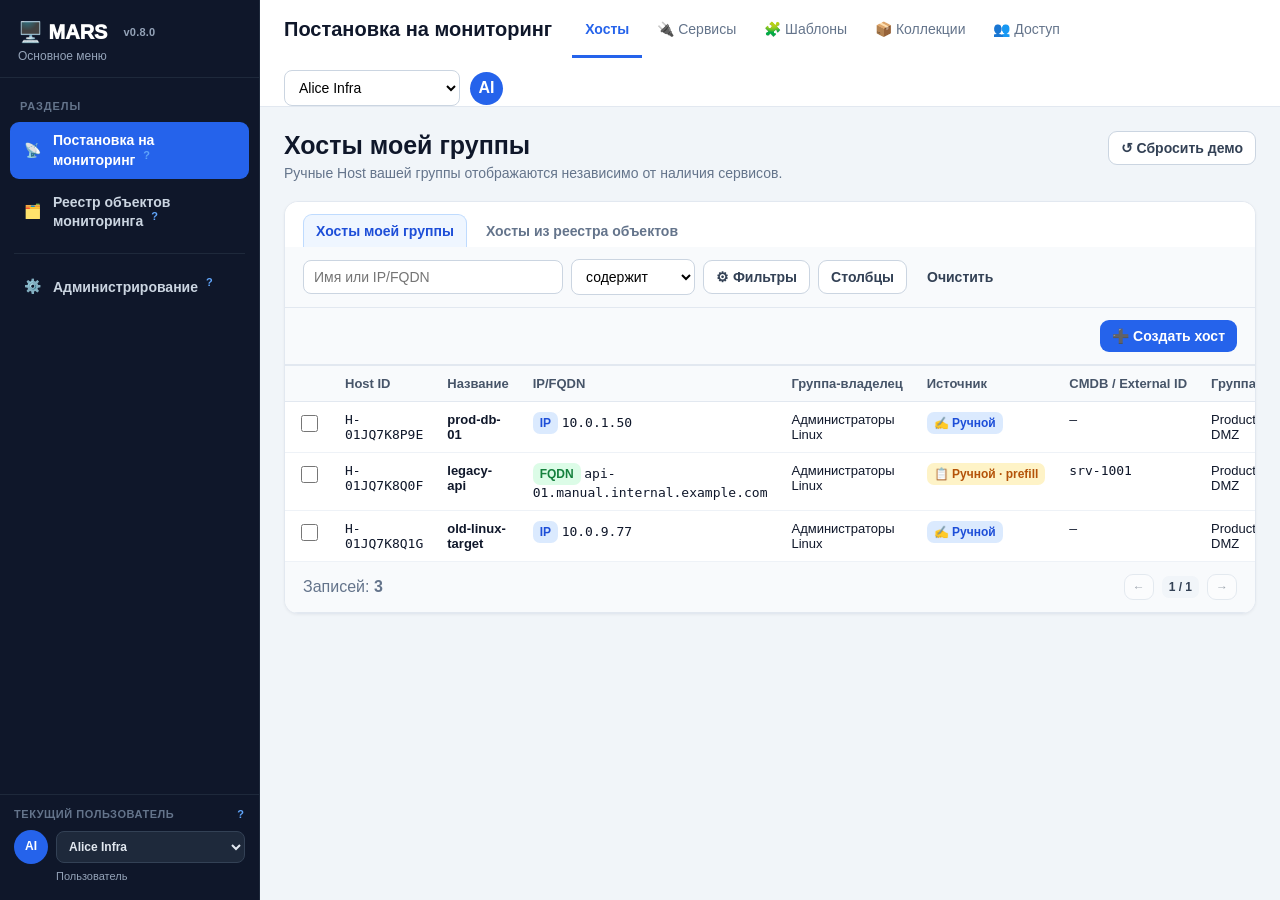
==== commit a2724bc9: "Update index.html" ====
--- a/index.html
+++ b/index.html
@@ -3,7 +3,7 @@
 <head>
 <meta charset="UTF-8" />
 <meta name="viewport" content="width=device-width, initial-scale=1.0" />
-<title>MARS v0.7.4 — прототип</title>
+<title>MARS v0.8.0 — прототип</title>
 <style>
 :root{--blue:#2563eb;--blue2:#1d4ed8;--blue50:#eff6ff;--bg:#f1f5f9;--card:#fff;--line:#e2e8f0;--text:#0f172a;--muted:#64748b;--green:#15803d;--greenbg:#dcfce7;--amber:#b45309;--amberbg:#fef3c7;--red:#b91c1c;--redbg:#fee2e2;--violet:#6d28d9;--violetbg:#ede9fe;--slate:#334155;--slatebg:#f8fafc}
 *{box-sizing:border-box}body{margin:0;font-family:-apple-system,BlinkMacSystemFont,"Segoe UI",Roboto,Arial,sans-serif;background:var(--bg);color:var(--text)}
@@ -85,7 +85,7 @@
 <body>
 <aside id="product-sidebar" class="product-sidebar">
   <div class="sidebar-head">
-    <div class="sidebar-brand">🖥️ MARS <span class="mars-version" onclick="showPrototypeHelp(event,\'prototype.version\')" title="Версия макета">v0.7.4</span></div>
+    <div class="sidebar-brand">🖥️ MARS <span class="mars-version" onclick="showPrototypeHelp(event,\'prototype.version\')" title="Версия макета">v0.8.0</span></div>
     <div id="sidebar-context" class="sidebar-context">Основное меню</div>
   </div>
   <div id="sidebar-menu" class="sidebar-menu"></div>
@@ -274,8 +274,8 @@
    -------------------------------------------------------------------------- */
 const REGISTRY_STORE_KEY='mars-registry-prototype-v4';
 const REGISTRY_STORE_VERSION=7;
-const MARS_MOCKUP_VERSION='0.7.4';
-const PROTOTYPE_HELP_VERSION=`09.09.2026 · MARS mockup v${MARS_MOCKUP_VERSION}`;
+const MARS_MOCKUP_VERSION='0.8.0';
+const PROTOTYPE_HELP_VERSION=`18.09.2026 · MARS mockup v${MARS_MOCKUP_VERSION}`;
 
 
 function registryCurrentCollectionForType(type){return registryAssignedCollection(type)}
@@ -460,7 +460,7 @@
 const PROTOTYPE_HELP={
  'prototype.version':{
    title:'Версия макета MARS',
-   body:'Текущая версия интерактивного прототипа: v0.7.4.',
+   body:'Текущая версия интерактивного прототипа: v0.8.0. Постановка на мониторинг приведена к актуальной рабочей документации; Реестр объектов мониторинга в этой итерации не менялся.',
    constraints:['Версия относится к макету, а не к промышленной версии продукта MARS.','При каждой следующей функциональной доработке макета номер версии увеличивается.','Номер версии в интерфейсе и пояснения в тултипах должны обновляться одновременно.']
  },
  'nav.monitoring':{
@@ -1615,7 +1615,246 @@
 }
 function returnToMainMenu(){openProduct(lastMainProduct||'monitoring')}
 
-loadState();loadRegistryPrototypeState();normalizeRelationModel();refreshSelectedSourceCollections();ensureAllRegistrySourceRaw();renderAll();renderRegistry();renderAdmin();renderProductSidebar();
+/* === Monitoring v0.8.0 overrides: aligned to actual 5.9 / 5.15.9 documentation. Registry logic below is not changed. === */
+const MONITORING_PAGE_SIZE=6;
+const SERVICE_TYPES=['ExporterScrapeAgent','SQLAgent','SimpleExporter','SNMPAgent'];
+const monUi={
+ hosts:{search:'',nameMode:'contains',proxy:'all',source:'all',service:'all',hasService:'all',group:'all',collection:'all',author:'all',dateFrom:'',dateTo:'',page:1,cols:['id','name','address','owner','source','external','proxy','services','created','author']},
+ services:{search:'',type:'all',protocol:'all',mtls:'all',auth:'all',collection:'all',group:'all',author:'all',port:'',page:1,cols:['name','type','port','description','group','metrics','hosts','collections','protocol','auth','mtls','updated','author']},
+ templates:{search:'',type:'all',protocol:'all',author:'all',port:'',page:1,cols:['name','type','protocol','port','metrics','description','author','updated']},
+ collections:{search:'',author:'all',service:'all',page:1,cols:['name','description','group','services','hosts','author','updated']},
+ selectedServices:new Set(),selectedTemplates:new Set(),selectedCollections:new Set(),
+ dataTab:'proxy',serviceCloneFrom:null,serviceTemplateFrom:null,templateServiceFrom:null,
+ pendingHostDuplicate:null
+};
+
+function migrateMonitoringV080(){
+ if(!state.users.some(u=>u.id==='u-nogroup'))state.users.push({id:'u-nogroup',name:'No Group User',initials:'NG',isAdmin:false,groups:[],permissions:{}});
+ state.proxyGroups=(state.proxyGroups||[]).map((g,i)=>({id:g.id,name:g.name,description:g.description||'',mode:g.mode||'active',domains:g.domains||[],networks:g.networks||[],timeoutSec:g.timeoutSec||30,auth:g.auth||'none',createdAt:g.createdAt||'01.09.2026, 09:00',updatedAt:g.updatedAt||'01.09.2026, 09:00',updatedBy:g.updatedBy||'u-admin',proxies:g.proxies||[{id:`px-${g.id}-1`,name:`${g.name} proxy 1`,description:'',address:i===0?'proxy-dmz-01.internal':'10.10.'+(i+1)+'.10',enabled:true,lastContact:'18.09.2026, 14:30',createdAt:'01.09.2026, 09:00',updatedAt:'18.09.2026, 14:30',updatedBy:'u-admin'}]}));
+ state.dataAdmin=state.dataAdmin||{};
+ state.dataAdmin.collectorSettings=state.dataAdmin.collectorSettings||{
+  ExporterScrapeAgent:{configured:true,scrapeInterval:15,scrapeTimeout:10,labels:[{key:'environment',value:'prod'}],updatedAt:'18.09.2026, 10:00',updatedBy:'u-admin'},
+  SQLAgent:{configured:false,updatedAt:'',updatedBy:''},
+  SimpleExporter:{configured:false,updatedAt:'',updatedBy:''},
+  SNMPAgent:{configured:true,updatedAt:'12.09.2026, 11:20',updatedBy:'u-admin'}
+ };
+ state.dataAdmin.audit=state.dataAdmin.audit||[
+  {at:'18.09.2026, 10:00',userId:'u-admin',action:'Обновление глобальной конфигурации',payload:'{"type":"ExporterScrapeAgent"}'},
+  {at:'17.09.2026, 16:15',userId:'u-admin',action:'Создание прокси',payload:'{"proxy":"Production DMZ proxy 1"}'},
+  {at:'15.09.2026, 12:40',userId:'u-alice',action:'Обновление сервиса мониторинга',payload:'{"service":"Node Exporter"}'}
+ ];
+ const typeMap={ExporterScrape:'ExporterScrapeAgent',SQL:'SQLAgent',BlackBox:'SimpleExporter'};
+ (state.services||[]).forEach((s,i)=>{
+  s.type=typeMap[s.type]||s.type||'ExporterScrapeAgent';
+  s.icon=s.icon||({ExporterScrapeAgent:'🌐',SQLAgent:'🗄️',SimpleExporter:'🔌',SNMPAgent:'📡'}[s.type]||'🔌');
+  s.description=s.description||'';s.metrics=s.metrics||'/metrics';s.protocol=s.protocol||'http';s.authMode=s.authMode||'none';
+  s.authUsername=s.authUsername||'';s.authSecret=s.authSecret||'';s.skipVerify=!!s.skipVerify;s.clientCert=s.clientCert||'';s.clientKey=s.clientKey||'';s.caCert=s.caCert||'';
+  s.expertConfig=s.expertConfig||JSON.stringify({port:s.defaultPort,metrics_path:s.metrics},null,2);
+  s.createdAt=s.createdAt||'30.06.2026, 10:00';s.updatedAt=s.updatedAt||s.createdAt;s.updatedBy=s.updatedBy||s.createdBy;
+ });
+ (state.templates||[]).forEach(t=>{
+  t.type=typeMap[t.type]||t.type||'ExporterScrapeAgent';delete t.ownerGroupId;
+  t.description=t.description||'';t.protocol=t.protocol||'http';t.metrics=t.metrics||'/metrics';t.createdAt=t.createdAt||'01.07.2026, 10:00';t.updatedAt=t.updatedAt||t.createdAt;t.updatedBy=t.updatedBy||t.createdBy;
+ });
+ (state.collections||[]).forEach(c=>{c.createdAt=c.createdAt||'01.07.2026, 11:00';c.updatedAt=c.updatedAt||c.createdAt;c.updatedBy=c.updatedBy||c.createdBy});
+ (state.hosts||[]).forEach(h=>{h.updatedAt=h.updatedAt||h.createdAt;h.updatedBy=h.updatedBy||h.createdBy;h.collectionLinks=h.collectionLinks||[];h.attachments=h.attachments||[]});
+ saveState();
+}
+
+function auditMon(action,payload={}){state.dataAdmin.audit.unshift({at:now(),userId:currentUser().id,action,payload:JSON.stringify(payload)});saveState()}
+function hasGroups(){return !!(currentUser().groups||[]).length}
+function hasAnyMonitoringPermission(){return isAdmin()||(currentUser().groups||[]).some(g=>hasMonitoringPermission(g))}
+function configuredTypes(){const x=state.dataAdmin?.collectorSettings||{};return SERVICE_TYPES.filter(t=>x[t]?.configured)}
+function monitoringGloballyBlocked(){return configuredTypes().length===0}
+function canCreateMonitoring(){return hasGroups()&&hasAnyMonitoringPermission()&&!monitoringGloballyBlocked()}
+function canManageTemplate(t){return !!t&&(isAdmin()||t.createdBy===currentUser().id)}
+function canCreateTemplate(){return hasGroups()&&hasAnyMonitoringPermission()}
+function canManageCollection(c){return !!c&&(isAdmin()||(userGroupIds().has(c.ownerGroupId)&&hasMonitoringPermission(c.ownerGroupId)))}
+function visibleServices(){return isAdmin()?state.services:state.services.filter(s=>userGroupIds().has(s.ownerGroupId))}
+function visibleTemplates(){return hasGroups()?state.templates:[]}
+function visibleCollections(){return isAdmin()?state.collections:state.collections.filter(c=>userGroupIds().has(c.ownerGroupId))}
+function monitoringGate(sec,render){
+ if(!hasGroups())return page(sec,sec==='hosts'?'Хосты':sec==='services'?'🔌 Сервисы':sec==='templates'?'🧩 Шаблоны сервисов':sec==='collections'?'📦 Коллекции':'👥 Доступ','', '', `<div class="panel"><div class="empty"><h3>Вы не состоите в группах</h3><p>Перейдите в раздел «Управление доступом» для вступления в группу.</p><button onclick="switchSection('access')">Перейти в Управление доступом</button></div></div>`);
+ if(monitoringGloballyBlocked()&&sec!=='access')return page(sec,'Постановка на мониторинг','Глобальные настройки сборщиков отсутствуют','',`<div class="panel"><div class="empty"><h3>Необходимо заполнить глобальные настройки</h3><p>Ни для одного типа сервиса не настроены глобальные параметры. Обратитесь к администраторам системы.</p>${isAdmin()?'<button onclick="openAdminSection(\'data\');monUi.dataTab=\'settings\';renderAdmin()">Перейти в Сбор данных</button>':''}</div></div>`);
+ render();
+}
+function roNote(){return !hasAnyMonitoringPermission()?'<div class="info"><b>Режим только просмотра.</b> У пользователя нет права «Постановка на мониторинг».</div>':''}
+function paginate(arr,page,size=MONITORING_PAGE_SIZE){const pages=Math.max(1,Math.ceil(arr.length/size));page=Math.min(Math.max(page,1),pages);return{items:arr.slice((page-1)*size,page*size),page,pages,total:arr.length}}
+function pagerHtml(key,p){return`<div class="toolbar"><div class="muted">Записей: <b>${p.total}</b></div><div class="actions"><button class="xs outline" ${p.page<=1?'disabled':''} onclick="monUi.${key}.page--;render${key[0].toUpperCase()+key.slice(1)}()">←</button><span class="badge">${p.page} / ${p.pages}</span><button class="xs outline" ${p.page>=p.pages?'disabled':''} onclick="monUi.${key}.page++;render${key[0].toUpperCase()+key.slice(1)}()">→</button></div></div>`}
+function openColumnsModal(key,defs,mandatory=['name']){const ui=monUi[key];openModal('Столбцы','Настройка видимости столбцов',defs.map(d=>`<label class="card"><div class="card-main"><input class="checkbox" type="checkbox" ${ui.cols.includes(d[0])?'checked':''} ${mandatory.includes(d[0])?'disabled':''} onchange="this.checked?monUi.${key}.cols.push(${q(d[0])}):monUi.${key}.cols=monUi.${key}.cols.filter(x=>x!==${q(d[0])})"><b>${esc(d[1])}</b>${mandatory.includes(d[0])?'<span class="badge">обязательный</span>':''}</div></label>`).join(''),`<button onclick="closeModal();render${key[0].toUpperCase()+key.slice(1)}()">Готово</button>`,true)}
+function dateTs(v){if(!v)return 0;const m=String(v).match(/(\d{2})\.(\d{2})\.(\d{4})/);return m?new Date(+m[3],+m[2]-1,+m[1]).getTime():0}
+function isValidAddress(type,v){if(type==='ip'){const p=v.split('.');return p.length===4&&p.every(x=>/^\d{1,3}$/.test(x)&&+x>=0&&+x<=255)}return /^(?=.{3,253}$)([a-zA-Z0-9](?:[a-zA-Z0-9-]{0,61}[a-zA-Z0-9])?\.)+[A-Za-z]{2,63}$/.test(v)}
+function serviceUsage(sid){const hosts=state.hosts.filter(h=>h.attachments.some(a=>a.serviceId===sid));const collections=state.collections.filter(c=>c.serviceIds.includes(sid));return{hosts,collections}}
+function masked(v){return v?'••••••••':'—'}
+
+// HOSTS
+function groupHosts(){if(isAdmin())return state.hosts.filter(h=>isManualHost(h));const gids=userGroupIds();return state.hosts.filter(h=>isManualHost(h)&&gids.has(h.ownerGroupId))}
+function applyHostFilters(arr){const f=monUi.hosts,qq=f.search.trim().toLowerCase();return arr.filter(h=>{
+ const matchName=!qq||(f.nameMode==='notcontains'?!h.name.toLowerCase().includes(qq):(h.name.toLowerCase().includes(qq)||h.address.toLowerCase().includes(qq)));
+ const has=h.attachments.length>0;const created=dateTs(h.createdAt);
+ return matchName&&(f.proxy==='all'||h.proxyGroup===f.proxy)&&(f.source==='all'||h.sourceType===f.source)&&(f.group==='all'||h.ownerGroupId===f.group)&&(f.author==='all'||(h.updatedBy||h.createdBy)===f.author)&&(f.collection==='all'||h.collectionLinks.some(l=>l.collectionId===f.collection))&&(f.service==='all'||h.attachments.some(a=>a.serviceId===f.service))&&(f.hasService==='all'||(f.hasService==='yes'?has:!has))&&(!f.dateFrom||created>=new Date(f.dateFrom).getTime())&&(!f.dateTo||created<=new Date(f.dateTo+'T23:59:59').getTime());
+ })}
+function hostFilterBar(){const f=monUi.hosts;return`<div class="toolbar"><div class="actions"><input style="min-width:260px" placeholder="Имя или IP/FQDN" value="${esc(f.search)}" oninput="monUi.hosts.search=this.value;monUi.hosts.page=1;renderHosts()"><select onchange="monUi.hosts.nameMode=this.value;renderHosts()"><option value="contains" ${f.nameMode==='contains'?'selected':''}>содержит</option><option value="notcontains" ${f.nameMode==='notcontains'?'selected':''}>не содержит</option></select><button class="outline" onclick="openHostFilters()">⚙ Фильтры</button><button class="outline" onclick="openColumnsModal('hosts',HOST_COLS,['name'])">Столбцы</button><button class="ghost" onclick="resetHostFilters()">Очистить</button></div></div>`}
+const HOST_COLS=[['id','Host ID'],['name','Название'],['address','IP/FQDN'],['owner','Группа-владелец'],['source','Источник'],['external','CMDB / External ID'],['proxy','Группа прокси'],['services','Сервисы'],['created','Создан/изменён'],['author','Автор']];
+function openHostFilters(){const f=monUi.hosts;openModal('Фильтры Host','Условия применяются одновременно',`<div class="row3"><div class="field"><label>Группа прокси</label><select id="hf-proxy" class="wide"><option value="all">Все</option>${state.proxyGroups.map(g=>`<option value="${g.id}" ${f.proxy===g.id?'selected':''}>${esc(g.name)}</option>`).join('')}</select></div><div class="field"><label>Источник</label><select id="hf-source" class="wide"><option value="all">Все</option><option value="manual" ${f.source==='manual'?'selected':''}>Ручной</option><option value="manual-prefill" ${f.source==='manual-prefill'?'selected':''}>Реестр → ручной</option></select></div><div class="field"><label>Наличие сервисов</label><select id="hf-has" class="wide"><option value="all">Все</option><option value="yes" ${f.hasService==='yes'?'selected':''}>С сервисами</option><option value="no" ${f.hasService==='no'?'selected':''}>Без сервисов</option></select></div></div><div class="row3"><div class="field"><label>Сервис</label><select id="hf-service" class="wide"><option value="all">Все</option>${visibleServices().map(s=>`<option value="${s.id}" ${f.service===s.id?'selected':''}>${esc(s.name)}</option>`).join('')}</select></div><div class="field"><label>Коллекция</label><select id="hf-col" class="wide"><option value="all">Все</option>${visibleCollections().map(c=>`<option value="${c.id}" ${f.collection===c.id?'selected':''}>${esc(c.name)}</option>`).join('')}</select></div><div class="field"><label>Группа-владелец</label><select id="hf-group" class="wide"><option value="all">Все</option>${state.groups.filter(g=>isAdmin()||userGroupIds().has(g.id)).map(g=>`<option value="${g.id}" ${f.group===g.id?'selected':''}>${esc(g.name)}</option>`).join('')}</select></div></div><div class="row3"><div class="field"><label>Автор / изменил</label><select id="hf-author" class="wide"><option value="all">Все</option>${state.users.map(u=>`<option value="${u.id}" ${f.author===u.id?'selected':''}>${esc(u.name)}</option>`).join('')}</select></div><div class="field"><label>Дата с</label><input id="hf-from" class="wide" type="date" value="${f.dateFrom}"></div><div class="field"><label>Дата по</label><input id="hf-to" class="wide" type="date" value="${f.dateTo}"></div></div>`,`<button class="ghost" onclick="closeModal()">Отмена</button><button onclick="applyHostFilterModal()">Применить</button>`)}
+function applyHostFilterModal(){Object.assign(monUi.hosts,{proxy:$('hf-proxy').value,source:$('hf-source').value,hasService:$('hf-has').value,service:$('hf-service').value,collection:$('hf-col').value,group:$('hf-group').value,author:$('hf-author').value,dateFrom:$('hf-from').value,dateTo:$('hf-to').value,page:1});closeModal();renderHosts()}
+function resetHostFilters(){Object.assign(monUi.hosts,{search:'',nameMode:'contains',proxy:'all',source:'all',service:'all',hasService:'all',group:'all',collection:'all',author:'all',dateFrom:'',dateTo:'',page:1});renderHosts()}
+function hostTableV08(arr){const c=monUi.hosts.cols;const th=(id,label)=>c.includes(id)?`<th>${label}</th>`:'';const td=(id,x)=>c.includes(id)?`<td>${x}</td>`:'';return`<div class="table-wrap"><table><thead><tr><th></th>${HOST_COLS.map(x=>th(x[0],x[1])).join('')}<th>Действия</th></tr></thead><tbody>${arr.length?arr.map(h=>`<tr class="data-row" onclick="openHostDetails(${q(h.id)})"><td onclick="event.stopPropagation()"><input class="checkbox" type="checkbox" ${selectedHostIds.has(h.id)?'checked':''} onchange="this.checked?selectedHostIds.add(${q(h.id)}):selectedHostIds.delete(${q(h.id)});renderHosts()"></td>${td('id',`<span class="mono">${esc(h.id)}</span>`)}${td('name',`<b>${esc(h.name)}</b>`)}${td('address',`${addressBadge(h)} <span class="mono">${esc(h.address)}</span>`)}${td('owner',esc(groupById(h.ownerGroupId)?.name||'—'))}${td('source',sourceBadge(h))}${td('external',`<span class="mono">${esc(h.catalogBinding?.externalId||h.prefilledFromCatalog?.externalId||'—')}</span>`)}${td('proxy',esc(proxyName(h.proxyGroup)))}${td('services',`<span class="badge">${h.attachments.length}</span>`)}${td('created',esc(h.updatedAt||h.createdAt||'—'))}${td('author',esc(userById(h.updatedBy||h.createdBy)?.name||'—'))}<td onclick="event.stopPropagation()"><button class="xs outline" onclick="openHostDetails(${q(h.id)})">Детали</button></td></tr>`).join(''):`<tr><td colspan="20" class="empty">Нет данных</td></tr>`}</tbody></table></div>`}
+function renderHosts(){monitoringGate('hosts',()=>{const arr=hostView==='catalog'?catalogHosts():applyHostFilters(groupHosts());const p=paginate(arr,monUi.hosts.page);monUi.hosts.page=p.page;const canCreate=hasAnyMonitoringPermission()&&state.proxyGroups.length>0;const bulk=selectedHostIds.size&&hostView==='connected'?`<span class="muted">Выбрано: <b>${selectedHostIds.size}</b></span><button class="sm outline" onclick="openBulkAttachModal()">＋ Сервис</button><button class="sm outline" onclick="openBulkDetachModalV08()">− Сервис</button><button class="sm outline" onclick="openBulkCollectionModal()">＋ Коллекция</button><button class="sm outline" onclick="openBulkUnlinkCollectionV08()">− Коллекция</button><button class="sm danger" onclick="bulkDeleteHostsV08()">Удалить</button><button class="sm ghost" onclick="selectedHostIds.clear();renderHosts()">Снять выбор</button>`:'';page('hosts',hostView==='catalog'?'Хосты из реестра объектов':'Хосты моей группы',hostView==='catalog'?'Синхронизируемые CMDB-хосты. Реестр объектов в этой итерации не меняется.':'Ручные Host вашей группы отображаются независимо от наличия сервисов.',`<button class="outline" onclick="resetDemo()">↺ Сбросить демо</button>`,`<div class="panel"><div class="host-switch"><button class="${hostView==='connected'?'active':''}" onclick="hostView='connected';selectedHostIds.clear();renderHosts()">Хосты моей группы</button><button class="${hostView==='catalog'?'active':''}" onclick="hostView='catalog';selectedHostIds.clear();renderHosts()">Хосты из реестра объектов</button></div>${roNote()}${hostView==='connected'?hostFilterBar():''}<div class="toolbar"><div class="actions">${bulk}</div><div class="actions">${hostView==='connected'?`<button ${canCreate?'':'disabled title="Создание требует права и хотя бы одной группы прокси"'} onclick="openHostCreateModal()">➕ Создать хост</button>`:'<button class="outline" onclick="syncCatalogHosts()">🔄 Обновить</button>'}</div></div>${hostTableV08(p.items)}${pagerHtml('hosts',p)}</div>`)} )}
+function openBulkDetachModalV08(){const hs=selectedHosts();const ids=[...new Set(hs.flatMap(h=>h.attachments.map(a=>a.serviceId)))];openModal('Массовое отсоединение сервисов',`Выбрано Host: ${hs.length}`,ids.map(id=>{const s=serviceById(id);return`<label class="card"><div class="card-main"><input class="checkbox" type="checkbox" data-bulk-detach="${id}"><b>${esc(s?.name||id)}</b></div></label>`}).join('')||'<div class="empty">Нет сервисов</div>',`<button class="ghost" onclick="closeModal()">Отмена</button><button onclick="applyBulkDetachV08()">Отсоединить</button>`,true)}
+function applyBulkDetachV08(){const ids=[...document.querySelectorAll('[data-bulk-detach]:checked')].map(x=>x.dataset.bulkDetach);selectedHosts().forEach(h=>{ids.forEach(sid=>{const a=h.attachments.find(x=>x.serviceId===sid);if(a&&a.direct){a.direct=false;if(!a.collectionIds.length)h.attachments=h.attachments.filter(x=>x!==a)}})});saveState();closeModal();renderHosts();toast('Отсоединение выполнено: Host без выбранного сервиса пропущены')}
+function openBulkUnlinkCollectionV08(){const ids=[...new Set(selectedHosts().flatMap(h=>(h.collectionLinks||[]).map(l=>l.collectionId)))];openModal('Массовое отсоединение коллекций','Удаляется только причина подключения через коллекцию',ids.map(id=>{const c=collectionById(id);return`<label class="card"><div class="card-main"><input class="checkbox" type="checkbox" data-bulk-col="${id}"><b>${esc(c?.name||id)}</b></div></label>`}).join('')||'<div class="empty">Нет коллекций</div>',`<button class="ghost" onclick="closeModal()">Отмена</button><button onclick="applyBulkUnlinkCollectionV08()">Отсоединить</button>`,true)}
+function applyBulkUnlinkCollectionV08(){const cids=[...document.querySelectorAll('[data-bulk-col]:checked')].map(x=>x.dataset.bulkCol);selectedHosts().forEach(h=>cids.forEach(cid=>unlinkCollectionCoreV08(h,cid)));saveState();closeModal();renderHosts();toast('Коллекции отсоединены')}
+function bulkDeleteHostsV08(){const hs=selectedHosts();const blocked=hs.filter(h=>!canDeleteHostV08(h));const allowed=hs.filter(canDeleteHostV08);openModal('Массовое удаление Host','Удаление выполняется частично',`<div class="box"><b>Можно удалить:</b> ${allowed.length}<br><b>Будут пропущены:</b> ${blocked.length}</div>${blocked.length?`<div class="box amber-box">${blocked.map(h=>esc(h.name)).join(', ')}</div>`:''}`,`<button class="ghost" onclick="closeModal()">Отмена</button><button class="danger" ${allowed.length?'':'disabled'} onclick="applyBulkDeleteHostsV08(${JSON.stringify(allowed.map(h=>h.id)).replace(/"/g,'&quot;')})">Удалить доступные</button>`,true)}
+function applyBulkDeleteHostsV08(ids){ids.forEach(id=>deleteHost(id,true));selectedHostIds.clear();saveState();closeModal();renderHosts();toast('Массовое удаление завершено')}
+function canDeleteHostV08(h){return !!h&&isManualHost(h)&&(isAdmin()||(isCreatorGroupUser(h)&&h.attachments.length===0))}
+function openHostCreateModal(){if(!hasAnyMonitoringPermission())return toast('Нет права «Постановка на мониторинг»');if(!state.proxyGroups.length)return toast('Создание Host недоступно: отсутствуют группы прокси');hostDraft={mode:'manual',catalogId:'',selectedServiceIds:[],ownerGroupId:manageableGroups()[0]?.id||'',cloneFromId:null};renderHostCreateModal()}
+function openCloneHost(id){const h=state.hosts.find(x=>x.id===id);if(!h||!canCloneHost(h))return;const allowed=[...new Set(h.attachments.map(a=>a.serviceId))].filter(sid=>canAttachService(serviceById(sid)));hostDraft={mode:'clone',catalogId:'',selectedServiceIds:allowed,ownerGroupId:h.ownerGroupId,cloneFromId:h.id};renderHostCreateModal()}
+function validateHostDraftV08(name,type,address){if(!name||name.length<3)return 'Имя Host должно содержать минимум 3 символа';if(!isValidAddress(type,address))return type==='ip'?'Некорректный IPv4-адрес':'Некорректный FQDN';return''}
+function openHostEditModal(id){const h=state.hosts.find(x=>x.id===id);if(!h||!canEditHost(h))return;openModal('Редактировать ручной Host',h.id,`<div class="row"><div class="field"><label>Имя</label><input class="wide" value="${esc(h.name)}" disabled><div class="hint">Имя существующего Host не изменяется.</div></div><div class="field"><label>Группа прокси</label><select id="edit-host-proxy" class="wide">${state.proxyGroups.map(g=>`<option value="${g.id}" ${g.id===h.proxyGroup?'selected':''}>${esc(g.name)}</option>`).join('')}</select></div></div><div class="row"><div class="field"><label>Тип адреса</label><select id="edit-host-type" class="wide"><option value="ip" ${h.addressType==='ip'?'selected':''}>IP</option><option value="fqdn" ${h.addressType==='fqdn'?'selected':''}>FQDN</option></select></div><div class="field"><label>IP / FQDN</label><input id="edit-host-address" class="wide mono" value="${esc(h.address)}"></div></div><div class="field"><label>Группа-владелец</label>${isAdmin()?`<select id="edit-host-owner" class="wide">${state.groups.map(g=>`<option value="${g.id}" ${g.id===h.ownerGroupId?'selected':''}>${esc(g.name)}</option>`).join('')}</select>`:`<input class="wide" disabled value="${esc(groupById(h.ownerGroupId)?.name||'—')}">`}</div>`,`<button class="ghost" onclick="closeModal()">Отмена</button><button onclick="saveHostEdit(${q(id)})">Сохранить</button>`)}
+function saveHostEdit(id){const h=state.hosts.find(x=>x.id===id),type=$('edit-host-type').value,address=$('edit-host-address').value.trim();if(!isValidAddress(type,address))return toast(type==='ip'?'Некорректный IPv4-адрес':'Некорректный FQDN');h.proxyGroup=$('edit-host-proxy').value;h.addressType=type;h.address=address;if(isAdmin()&&$('edit-host-owner'))h.ownerGroupId=$('edit-host-owner').value;h.updatedAt=now();h.updatedBy=currentUser().id;auditMon('Обновление Host',{host:h.id});saveState();openHostDetails(id);renderHosts();toast('Host обновлён')}
+function openDeleteHostModal(id){const h=state.hosts.find(x=>x.id===id);if(!h||!isManualHost(h))return toast('Удаление доступно только для ручных Host');if(!isAdmin()&&h.attachments.length)return openModal('Удаление Host недоступно','Сначала отсоедините сервисы',`<div class="box amber-box">К Host привязаны сервисы: ${h.attachments.map(a=>esc(serviceById(a.serviceId)?.name||a.serviceId)).join(', ')}.</div>`,`<button onclick="closeModal()">Закрыть</button>`,true);if(!canDeleteHostV08(h))return toast('Недостаточно прав');openModal('Удалить Host','Подтвердите действие',`<div class="box red-box">Удалить <b>${esc(h.name)}</b>?${isAdmin()&&h.attachments.length?`<br>Будет отсоединено сервисов: ${h.attachments.length}. Сами сервисы останутся в системе.`:''}</div>`,`<button class="ghost" onclick="closeModal()">Отмена</button><button class="danger" onclick="deleteHost(${q(id)})">Удалить</button>`,true)}
+function deleteHost(id,silent=false){const h=state.hosts.find(x=>x.id===id);if(!h)return;if(!isAdmin()&&h.attachments.length&&!silent)return toast('Сначала отсоедините сервисы');state.hosts=state.hosts.filter(x=>x.id!==id);auditMon('Удаление Host',{host:id});saveState();if(!silent){closeModal();renderHosts();toast('Host удалён')}}
+function requestUnlinkCollection(hid,cid){const h=state.hosts.find(x=>x.id===hid),c=collectionById(cid);openModal('Отсоединить коллекцию','Сервисы не превращаются в самостоятельные автоматически',`<div class="box amber-box">Будет удалена связь Host ↔ коллекция <b>${esc(c?.name||'')}</b> и причина подключения сервисов через неё. Сервис останется только если удерживается самостоятельной привязкой или другой коллекцией.</div>`,`<button class="ghost" onclick="closeModal()">Отмена</button><button class="danger" onclick="unlinkCollection(${q(hid)},${q(cid)})">Отсоединить</button>`,true)}
+function unlinkCollectionCoreV08(h,cid){h.collectionLinks=(h.collectionLinks||[]).filter(l=>l.collectionId!==cid);h.attachments.forEach(a=>{a.collectionIds=(a.collectionIds||[]).filter(x=>x!==cid)});h.attachments=h.attachments.filter(a=>a.direct||a.collectionIds.length)}
+function unlinkCollection(hid,cid){const h=state.hosts.find(x=>x.id===hid);unlinkCollectionCoreV08(h,cid);saveState();closeModal();openHostDetails(hid);renderHosts();toast('Коллекция отсоединена')}
+function openAttachmentPortModal(hid,aid){const h=state.hosts.find(x=>x.id===hid),a=h?.attachments.find(x=>x.id===aid),s=serviceById(a?.serviceId);if(!h||!a||!s||!canManageService(s))return toast('Переопределение порта доступно по правам на сервис');openModal('Переопределить порт',`${s.name} · ${h.name}`,`<div class="field"><label>Порт для этого Host</label><input id="port-override-v08" class="wide" type="number" min="1" max="65535" value="${a.portOverride??s.defaultPort}"></div><div class="hint">Изменяется только связь Host–Service. Порт сервиса по умолчанию: ${s.defaultPort}.</div>`,`<button class="ghost" onclick="closeModal()">Отмена</button><button class="outline" onclick="resetPortOverrideV08(${q(hid)},${q(aid)})">Сбросить</button><button onclick="savePortOverrideV08(${q(hid)},${q(aid)})">Сохранить</button>`)}
+function savePortOverrideV08(hid,aid){const h=state.hosts.find(x=>x.id===hid),a=h.attachments.find(x=>x.id===aid),v=Number($('port-override-v08').value);if(!Number.isInteger(v)||v<1||v>65535)return toast('Порт должен быть от 1 до 65535');a.portOverride=v;saveState();closeModal();openHostDetails(hid);toast('Порт переопределён только для этого Host')}
+function resetPortOverrideV08(hid,aid){const h=state.hosts.find(x=>x.id===hid),a=h.attachments.find(x=>x.id===aid);a.portOverride=null;saveState();closeModal();openHostDetails(hid);toast('Используется порт сервиса по умолчанию')}
+
+// SERVICES
+const SERVICE_COLS=[['name','Название'],['type','Тип сервиса'],['port','Порт'],['description','Описание'],['group','Группа-владелец'],['metrics','Путь метрик'],['hosts','Host'],['collections','Коллекции'],['protocol','Протокол'],['auth','Авторизация'],['mtls','mTLS'],['updated','Создан/изменён'],['author','Автор']];
+function applyServiceFilters(arr){const f=monUi.services,qv=f.search.trim().toLowerCase();return arr.filter(s=>{const u=serviceUsage(s.id);return(!qv||SERVICE_COLS.some(([id])=>String({name:s.name,type:s.type,port:s.defaultPort,description:s.description,group:groupById(s.ownerGroupId)?.name,metrics:s.metrics,hosts:u.hosts.length,collections:u.collections.length,protocol:s.protocol,auth:s.authMode,mtls:s.clientCert?'Есть':'Нет',updated:s.updatedAt,author:userById(s.updatedBy||s.createdBy)?.name}[id]||'').toLowerCase().includes(qv)))&&(f.type==='all'||s.type===f.type)&&(f.protocol==='all'||s.protocol===f.protocol)&&(f.auth==='all'||(f.auth==='yes'?s.authMode!=='none':s.authMode==='none'))&&(f.mtls==='all'||(f.mtls==='yes'?!!s.clientCert:!s.clientCert))&&(f.group==='all'||s.ownerGroupId===f.group)&&(f.author==='all'||(s.updatedBy||s.createdBy)===f.author)&&(f.collection==='all'||u.collections.some(c=>c.id===f.collection))&&(!f.port||String(s.defaultPort).includes(f.port))})}
+function serviceToolbar(){const f=monUi.services;return`<div class="toolbar"><div class="actions"><input style="min-width:260px" placeholder="Поиск по видимым столбцам" value="${esc(f.search)}" oninput="monUi.services.search=this.value;monUi.services.page=1;renderServices()"><button class="outline" onclick="openServiceFilters()">⚙ Фильтры</button><button class="outline" onclick="openColumnsModal('services',SERVICE_COLS,['name'])">Столбцы</button><button class="ghost" onclick="resetServiceFilters()">Очистить</button></div><div class="actions">${monUi.selectedServices.size?`<span class="muted">Выбрано: ${monUi.selectedServices.size}</span><button class="danger" onclick="bulkDeleteServicesV08()">Удалить</button><button class="ghost" onclick="monUi.selectedServices.clear();renderServices()">Снять выбор</button>`:''}</div></div>`}
+function openServiceFilters(){const f=monUi.services;openModal('Фильтры сервисов','Фильтры применяются на пересечение',`<div class="row3"><div class="field"><label>Тип</label><select id="sf-type" class="wide"><option value="all">Все</option>${SERVICE_TYPES.map(t=>`<option ${f.type===t?'selected':''}>${t}</option>`).join('')}</select></div><div class="field"><label>Протокол</label><select id="sf-protocol" class="wide" ${f.type!=='ExporterScrapeAgent'?'disabled':''}><option value="all">Все</option><option value="http" ${f.protocol==='http'?'selected':''}>http</option><option value="https" ${f.protocol==='https'?'selected':''}>https</option></select></div><div class="field"><label>mTLS</label><select id="sf-mtls" class="wide" ${!(f.type==='ExporterScrapeAgent'&&f.protocol==='https')?'disabled':''}><option value="all">Все</option><option value="yes" ${f.mtls==='yes'?'selected':''}>Есть</option><option value="no" ${f.mtls==='no'?'selected':''}>Нет</option></select></div></div><div class="row3"><div class="field"><label>Авторизация</label><select id="sf-auth" class="wide"><option value="all">Все</option><option value="yes" ${f.auth==='yes'?'selected':''}>С авторизацией</option><option value="no" ${f.auth==='no'?'selected':''}>Без авторизации</option></select></div><div class="field"><label>Коллекция</label><select id="sf-col" class="wide"><option value="all">Все</option>${visibleCollections().map(c=>`<option value="${c.id}" ${f.collection===c.id?'selected':''}>${esc(c.name)}</option>`).join('')}</select></div><div class="field"><label>Группа</label><select id="sf-group" class="wide"><option value="all">Все</option>${state.groups.filter(g=>isAdmin()||userGroupIds().has(g.id)).map(g=>`<option value="${g.id}" ${f.group===g.id?'selected':''}>${esc(g.name)}</option>`).join('')}</select></div></div><div class="row"><div class="field"><label>Автор</label><select id="sf-author" class="wide"><option value="all">Все</option>${state.users.map(u=>`<option value="${u.id}" ${f.author===u.id?'selected':''}>${esc(u.name)}</option>`).join('')}</select></div><div class="field"><label>Порт содержит</label><input id="sf-port" class="wide" value="${esc(f.port)}"></div></div>`,`<button class="ghost" onclick="closeModal()">Отмена</button><button onclick="applyServiceFilterModal()">Применить</button>`)}
+function applyServiceFilterModal(){Object.assign(monUi.services,{type:$('sf-type').value,protocol:$('sf-protocol').value,mtls:$('sf-mtls').value,auth:$('sf-auth').value,collection:$('sf-col').value,group:$('sf-group').value,author:$('sf-author').value,port:$('sf-port').value,page:1});closeModal();renderServices()}
+function resetServiceFilters(){Object.assign(monUi.services,{search:'',type:'all',protocol:'all',mtls:'all',auth:'all',collection:'all',group:'all',author:'all',port:'',page:1});renderServices()}
+function renderServices(){monitoringGate('services',()=>{const arr=applyServiceFilters(visibleServices()),p=paginate(arr,monUi.services.page);monUi.services.page=p.page;const createOk=hasAnyMonitoringPermission()&&configuredTypes().length>0;page('services','🔌 Сервисы','Конфигурации сбора метрик, доступные вашей группе.',`<button ${createOk?'':'disabled'} onclick="openServiceModal()">➕ Добавить сервис</button>`,`<div class="panel">${roNote()}<div class="info"><b>Тип сервиса можно создать только при наличии глобальной настройки в «Сбор данных».</b> Настроены: ${configuredTypes().map(t=>`<span class="badge b-green">${t}</span>`).join(' ')||'нет'}.</div>${serviceToolbar()}${serviceTableV08(p.items)}${pagerHtml('services',p)}</div>`)} )}
+function serviceTableV08(arr){const c=monUi.services.cols,th=(id,l)=>c.includes(id)?`<th>${l}</th>`:'',td=(id,x)=>c.includes(id)?`<td>${x}</td>`:'';return`<div class="table-wrap"><table><thead><tr><th></th>${SERVICE_COLS.map(x=>th(x[0],x[1])).join('')}<th>Действия</th></tr></thead><tbody>${arr.length?arr.map(s=>{const u=serviceUsage(s.id);return`<tr class="data-row" onclick="openServiceDetails(${q(s.id)})"><td onclick="event.stopPropagation()"><input class="checkbox" type="checkbox" ${monUi.selectedServices.has(s.id)?'checked':''} onchange="this.checked?monUi.selectedServices.add(${q(s.id)}):monUi.selectedServices.delete(${q(s.id)});renderServices()"></td>${td('name',`<b>${esc(s.name)}</b>`)}${td('type',esc(s.type))}${td('port',s.defaultPort)}${td('description',esc(s.description||'—'))}${td('group',esc(groupById(s.ownerGroupId)?.name||'—'))}${td('metrics',`<span class="mono">${esc(s.metrics||'—')}</span>`)}${td('hosts',`<span class="badge">${u.hosts.length}</span>`)}${td('collections',`<span class="badge">${u.collections.length}</span>`)}${td('protocol',esc((s.protocol||'—').toUpperCase()))}${td('auth',esc(s.authMode==='none'?'Нет':s.authMode))}${td('mtls',s.clientCert?'Есть':'Нет')}${td('updated',esc(s.updatedAt||s.createdAt||'—'))}${td('author',esc(userById(s.updatedBy||s.createdBy)?.name||'—'))}<td onclick="event.stopPropagation()"><button class="xs outline" onclick="openServiceDetails(${q(s.id)})">Детали</button></td></tr>`}).join(''):`<tr><td colspan="20" class="empty">Нет данных для отображения</td></tr>`}</tbody></table></div>`}
+function openServiceDetails(id){const s=serviceById(id);if(!s)return;const u=serviceUsage(id),can=canManageService(s);openModal(`Сервис: ${s.name}`,`${s.type} · ${groupById(s.ownerGroupId)?.name||''}`,`<div class="row"><div class="box"><b>Порт</b><br>${s.defaultPort}</div><div class="box"><b>Путь к метрикам</b><br><span class="mono">${esc(s.metrics||'—')}</span></div><div class="box"><b>Протокол</b><br>${esc((s.protocol||'—').toUpperCase())}</div></div><div class="box"><b>Описание</b><br>${esc(s.description||'—')}</div><div class="box"><b>Авторизация</b><br>${s.authMode==='basic'?`Basic Auth · ${esc(s.authUsername||'—')} / ${masked(s.authSecret)}`:s.authMode==='bearer'?`Bearer Token · ${masked(s.authSecret)}`:'No Auth'}</div>${s.protocol==='https'?`<div class="box"><b>HTTPS / mTLS</b><br>Skip verify: ${s.skipVerify?'Да':'Нет'} · Client cert: ${s.clientCert?'Есть':'Нет'} · Client key: ${s.clientKey?'Есть':'Нет'} · CA: ${s.caCert?'Есть':'Нет'}</div>`:''}<h3>Связи</h3><div class="box">Host: ${u.hosts.map(h=>esc(h.name)).join(', ')||'—'}<br>Коллекции: ${u.collections.map(c=>esc(c.name)).join(', ')||'—'}</div>`,`<button class="ghost" onclick="closeModal()">Закрыть</button>${canCreateTemplate()?`<button class="outline" onclick="openTemplateFromService(${q(id)})">Добавить шаблон</button>`:''}${can?`<button class="outline" onclick="openServiceModal(${q(id)})">Изменить</button><button class="outline" onclick="cloneServiceV08(${q(id)})">Клонировать</button><button class="danger" onclick="requestDeleteServiceV08(${q(id)})">Удалить</button>`:''}`)}
+function serviceFormTypeOptions(current){return SERVICE_TYPES.map(t=>`<option value="${t}" ${current===t?'selected':''} ${configuredTypes().includes(t)?'':'disabled'}>${t}${configuredTypes().includes(t)?'':' · глобальные настройки отсутствуют'}</option>`).join('')}
+function openServiceModal(id='',seed=null){if(!hasAnyMonitoringPermission())return toast('Нет права «Постановка на мониторинг»');const x=id?serviceById(id):null;let s=seed||x||{name:'',type:configuredTypes()[0]||'',defaultPort:80,metrics:'/metrics',description:'',ownerGroupId:manageableGroups()[0]?.id||'',authMode:'none',protocol:'http',skipVerify:false,clientCert:'',clientKey:'',caCert:'',expertConfig:'{}'};if(!x&&!configuredTypes().length)return toast('Нет настроенных типов сервисов');const editing=!!x,groupSelect=isAdmin()||!editing;openModal(editing?'Изменить сервис':seed?'Создать сервис из шаблона':'Добавить сервис','',`<div class="toolbar"><div><b>Режим настройки</b></div><label class="badge"><input id="svc-expert-toggle" type="checkbox" onchange="toggleServiceExpertV08(this.checked)"> Экспертный режим</label></div><div id="svc-standard"><div class="row"><div class="field"><label>Название</label><input id="svc-name" class="wide" value="${esc(editing?s.name:(s.name||''))}" ${editing?'disabled':''}><div class="hint">Уникальное имя, минимум 3 символа.</div></div><div class="field"><label>Группа-владелец</label>${groupSelect?`<select id="svc-group" class="wide">${(isAdmin()?state.groups:manageableGroups()).map(g=>`<option value="${g.id}" ${g.id===s.ownerGroupId?'selected':''}>${esc(g.name)}</option>`).join('')}</select>`:`<input id="svc-group-ro" class="wide" disabled value="${esc(groupById(s.ownerGroupId)?.name||'')}">`}</div></div><div class="row3"><div class="field"><label>Тип</label><select id="svc-type" class="wide" ${editing?'disabled':''} onchange="renderServiceDependentV08()">${serviceFormTypeOptions(s.type)}</select></div><div class="field"><label>Порт</label><input id="svc-port" class="wide" type="number" min="1" max="65535" value="${s.defaultPort}"></div><div class="field"><label>Путь к метрикам</label><input id="svc-metrics" class="wide mono" value="${esc(s.metrics||'/metrics')}"></div></div><div class="field"><label>Описание</label><textarea id="svc-desc" class="wide">${esc(s.description||'')}</textarea></div><div id="svc-dependent"></div></div><div id="svc-expert" style="display:none"><div class="field"><label>JSON-конфигурация</label><textarea id="svc-json" class="wide mono" style="min-height:220px">${esc(s.expertConfig||'{}')}</textarea></div></div>${editing&&serviceUsage(id).hosts.length?'<div class="box amber-box"><b>Сервис используется на Host.</b> Изменения конфигурации повлияют на действующие подключения.</div>':''}`,`<button class="ghost" onclick="closeModal()">Отмена</button><button onclick="saveServiceV08(${q(id)},${seed?'true':'false'})">${editing?'Изменить':'Добавить'}</button>`);setTimeout(()=>{renderServiceDependentV08(s)},0)}
+function renderServiceDependentV08(seed){const type=$('svc-type')?.value||seed?.type;if(type!=='ExporterScrapeAgent'){if($('svc-dependent'))$('svc-dependent').innerHTML='<div class="info">Для этого типа отображается индивидуальный набор полей. Детальная спецификация будет добавляться по мере готовности требований.</div>';return}const s=seed||{};$('svc-dependent').innerHTML=`<div class="row"><div class="field"><label>Протокол</label><select id="svc-protocol" class="wide" onchange="renderHttpsFieldsV08(${q(s.clientCert||'')},${q(s.clientKey||'')},${q(s.caCert||'')})"><option value="http" ${s.protocol!=='https'?'selected':''}>http</option><option value="https" ${s.protocol==='https'?'selected':''}>https</option></select></div><div class="field"><label>Авторизация</label><select id="svc-auth" class="wide" onchange="renderAuthFieldsV08(${q(s.authUsername||'')})"><option value="none" ${s.authMode==='none'?'selected':''}>No Auth</option><option value="basic" ${s.authMode==='basic'?'selected':''}>Basic Auth</option><option value="bearer" ${s.authMode==='bearer'?'selected':''}>Bearer Token</option></select></div></div><div id="svc-auth-fields"></div><div id="svc-https-fields"></div>`;renderAuthFieldsV08(s.authUsername||'');renderHttpsFieldsV08(s.clientCert||'',s.clientKey||'',s.caCert||'',s.skipVerify)}
+function renderAuthFieldsV08(username=''){const a=$('svc-auth')?.value,el=$('svc-auth-fields');if(!el)return;el.innerHTML=a==='basic'?`<div class="row"><div class="field"><label>Имя пользователя</label><input id="svc-auth-user" class="wide" value="${esc(username)}"></div><div class="field"><label>Пароль</label><input id="svc-auth-secret" type="password" class="wide" placeholder="Оставьте пустым, чтобы не менять"></div></div>`:a==='bearer'?`<div class="field"><label>Bearer Token</label><input id="svc-auth-secret" type="password" class="wide" placeholder="Оставьте пустым, чтобы не менять"></div>`:''}
+function renderHttpsFieldsV08(cert='',key='',ca='',skip=false){const el=$('svc-https-fields');if(!el)return;el.innerHTML=$('svc-protocol')?.value==='https'?`<label class="badge"><input id="svc-skip" type="checkbox" ${skip?'checked':''}> Пропускать проверку серверного сертификата</label><div class="row3"><div class="field"><label>Клиентский сертификат</label><textarea id="svc-cert" class="wide">${esc(cert)}</textarea></div><div class="field"><label>Закрытый ключ клиента</label><textarea id="svc-key" class="wide">${esc(key)}</textarea></div><div class="field"><label>Сертификат CA</label><textarea id="svc-ca" class="wide">${esc(ca)}</textarea></div></div>`:''}
+function toggleServiceExpertV08(on){$('svc-standard').style.display=on?'none':'';$('svc-expert').style.display=on?'':'none'}
+function saveServiceV08(id='',fromTemplate=false){const old=id?serviceById(id):null,expert=$('svc-expert-toggle')?.checked;let name=old?.name||$('svc-name')?.value.trim();if(!name||name.length<3)return toast('Введите уникальное название от 3 символов');if(state.services.some(s=>s.id!==id&&s.name.toLowerCase()===name.toLowerCase()))return toast('Сервис с таким именем уже существует');const type=old?.type||$('svc-type').value;if(!configuredTypes().includes(type))return toast(`Невозможно создать сервис типа ${type}: глобальные настройки не заполнены`);const port=Number($('svc-port')?.value||old?.defaultPort||0);if(!Number.isInteger(port)||port<1||port>65535)return toast('Порт должен быть от 1 до 65535');const owner=old&&!isAdmin()?old.ownerGroupId:($('svc-group')?.value||old?.ownerGroupId);let d={id:id||uid('svc'),name,type,ownerGroupId:owner,defaultPort:port,metrics:$('svc-metrics')?.value.trim()||'/metrics',description:$('svc-desc')?.value.trim()||'',icon:({ExporterScrapeAgent:'🌐',SQLAgent:'🗄️',SimpleExporter:'🔌',SNMPAgent:'📡'}[type]||'🔌'),createdBy:old?.createdBy||currentUser().id,createdAt:old?.createdAt||now(),updatedBy:currentUser().id,updatedAt:now(),expertConfig:expert?$('svc-json').value:(old?.expertConfig||'{}')};if(type==='ExporterScrapeAgent'&&!expert){d.protocol=$('svc-protocol').value;d.authMode=$('svc-auth').value;d.authUsername=d.authMode==='basic'?($('svc-auth-user')?.value.trim()||''):'';const secret=$('svc-auth-secret')?.value||'';d.authSecret=d.authMode==='none'?'':(secret||((old&&old.authMode===d.authMode)?old.authSecret:''));d.skipVerify=!!$('svc-skip')?.checked;d.clientCert=$('svc-cert')?.value||'';d.clientKey=$('svc-key')?.value||'';d.caCert=$('svc-ca')?.value||''}else{Object.assign(d,{protocol:old?.protocol||'http',authMode:old?.authMode||'none',authUsername:old?.authUsername||'',authSecret:old?.authSecret||'',skipVerify:!!old?.skipVerify,clientCert:old?.clientCert||'',clientKey:old?.clientKey||'',caCert:old?.caCert||''})}if(old&&old.authMode!==d.authMode){d.authSecret=$('svc-auth-secret')?.value||''}if(old)state.services[state.services.findIndex(s=>s.id===id)]={...old,...d};else state.services.push(d);auditMon(old?'Обновление сервиса мониторинга':'Создание сервиса мониторинга',{service:name,type});saveState();closeModal();renderServices();toast(old?'Сервис обновлён':'Сервис создан')}
+function cloneServiceV08(id){const s=serviceById(id);if(!s)return;closeModal();const seed={...s,name:'',ownerGroupId:s.ownerGroupId,authSecret:'',clientCert:s.clientCert,clientKey:s.clientKey,caCert:s.caCert};openServiceModal('',seed)}
+function requestDeleteServiceV08(id){const s=serviceById(id),u=serviceUsage(id);if(!s||!canManageService(s))return;if(u.hosts.length||u.collections.length)return openModal('Удаление сервиса недоступно','Сначала устраните зависимости',`<div class="box amber-box"><b>Host:</b> ${u.hosts.map(h=>esc(h.name)).join(', ')||'—'}<br><b>Коллекции:</b> ${u.collections.map(c=>esc(c.name)).join(', ')||'—'}</div>`,`<button onclick="closeModal()">Закрыть</button>`,true);confirmModal('Удалить сервис',`Удалить <b>${esc(s.name)}</b>?`,'deleteServiceV08',q(id))}
+function deleteServiceV08(id){const s=serviceById(id),u=serviceUsage(id);if(!s||u.hosts.length||u.collections.length)return toast('Сервис используется и не может быть удалён');state.services=state.services.filter(x=>x.id!==id);auditMon('Удаление сервиса мониторинга',{service:s.name});saveState();renderServices();toast('Сервис удалён')}
+function bulkDeleteServicesV08(){const ids=[...monUi.selectedServices],allowed=[],blocked=[];ids.forEach(id=>{const s=serviceById(id),u=serviceUsage(id);if(s&&canManageService(s)&&!u.hosts.length&&!u.collections.length)allowed.push(id);else blocked.push(id)});openModal('Массовое удаление сервисов','Частичное выполнение разрешено',`<div class="box">Будет удалено: <b>${allowed.length}</b><br>Будет пропущено: <b>${blocked.length}</b></div>`,`<button class="ghost" onclick="closeModal()">Отмена</button><button class="danger" ${allowed.length?'':'disabled'} onclick="applyBulkDeleteServicesV08(${JSON.stringify(allowed).replace(/"/g,'&quot;')})">Удалить доступные</button>`,true)}
+function applyBulkDeleteServicesV08(ids){ids.forEach(id=>{const s=serviceById(id);state.services=state.services.filter(x=>x.id!==id);if(s)auditMon('Удаление сервиса мониторинга',{service:s.name})});monUi.selectedServices.clear();saveState();closeModal();renderServices();toast('Массовое удаление завершено')}
+
+// TEMPLATES
+const TEMPLATE_COLS=[['name','Название'],['type','Тип сервиса'],['protocol','Протокол'],['port','Порт'],['metrics','Путь до метрик'],['description','Описание'],['author','Автор'],['updated','Создан/изменён']];
+function applyTemplateFilters(arr){const f=monUi.templates,qv=f.search.trim().toLowerCase();return arr.filter(t=>(!qv||[t.name,t.type,t.protocol,t.defaultPort,t.metrics,t.description,userById(t.updatedBy||t.createdBy)?.name].some(v=>String(v||'').toLowerCase().includes(qv)))&&(f.type==='all'||t.type===f.type)&&(f.protocol==='all'||t.protocol===f.protocol)&&(f.author==='all'||(t.updatedBy||t.createdBy)===f.author)&&(!f.port||String(t.defaultPort).includes(f.port)))}
+function renderTemplates(){monitoringGate('templates',()=>{const arr=applyTemplateFilters(visibleTemplates()),p=paginate(arr,monUi.templates.page);monUi.templates.page=p.page;page('templates','🧩 Шаблоны сервисов','Публичная библиотека заготовок для создания сервисов.',`<button ${canCreateTemplate()?'':'disabled'} onclick="chooseServiceForTemplateV08()">➕ Добавить шаблон</button>`,`<div class="panel">${roNote()}${!state.templates.length?`<div class="empty"><h3>Шаблоны ещё не созданы</h3><p>Для создания шаблона сначала создайте или выберите существующий сервис.</p><button onclick="switchSection('services')">Перейти к сервисам</button></div>`:`${templateToolbarV08()}${templateTableV08(p.items)}${pagerHtml('templates',p)}`}</div>`)} )}
+function templateToolbarV08(){const f=monUi.templates;return`<div class="toolbar"><div class="actions"><input style="min-width:260px" placeholder="Поиск" value="${esc(f.search)}" oninput="monUi.templates.search=this.value;monUi.templates.page=1;renderTemplates()"><select onchange="monUi.templates.type=this.value;renderTemplates()"><option value="all">Все типы</option>${SERVICE_TYPES.map(t=>`<option ${f.type===t?'selected':''}>${t}</option>`).join('')}</select><select onchange="monUi.templates.protocol=this.value;renderTemplates()"><option value="all">Все протоколы</option><option value="http" ${f.protocol==='http'?'selected':''}>http</option><option value="https" ${f.protocol==='https'?'selected':''}>https</option></select><button class="outline" onclick="openColumnsModal('templates',TEMPLATE_COLS,['name'])">Столбцы</button></div><div class="actions">${monUi.selectedTemplates.size?`<span>Выбрано: ${monUi.selectedTemplates.size}</span><button class="danger" onclick="bulkDeleteTemplatesV08()">Удалить</button><button class="ghost" onclick="monUi.selectedTemplates.clear();renderTemplates()">Снять выбор</button>`:''}</div></div>`}
+function templateTableV08(arr){const c=monUi.templates.cols,th=(id,l)=>c.includes(id)?`<th>${l}</th>`:'',td=(id,x)=>c.includes(id)?`<td>${x}</td>`:'';return`<div class="table-wrap"><table><thead><tr><th></th>${TEMPLATE_COLS.map(x=>th(x[0],x[1])).join('')}<th>Действия</th></tr></thead><tbody>${arr.map(t=>`<tr class="data-row" onclick="openTemplateDetailsV08(${q(t.id)})"><td onclick="event.stopPropagation()"><input class="checkbox" type="checkbox" ${monUi.selectedTemplates.has(t.id)?'checked':''} onchange="this.checked?monUi.selectedTemplates.add(${q(t.id)}):monUi.selectedTemplates.delete(${q(t.id)});renderTemplates()"></td>${td('name',`<b>${esc(t.name)}</b>`)}${td('type',esc(t.type))}${td('protocol',esc(t.protocol||'—'))}${td('port',t.defaultPort)}${td('metrics',`<span class="mono">${esc(t.metrics||'—')}</span>`)}${td('description',esc(t.description||'—'))}${td('author',esc(userById(t.createdBy)?.name||'—'))}${td('updated',esc(t.updatedAt||t.createdAt||'—'))}<td onclick="event.stopPropagation()"><button class="xs" onclick="createServiceFromTemplate(${q(t.id)})">Добавить сервис</button></td></tr>`).join('')||'<tr><td colspan="12" class="empty">Нет данных для отображения</td></tr>'}</tbody></table></div>`}
+function chooseServiceForTemplateV08(){const arr=visibleServices().filter(s=>canManageService(s));openModal('Добавить шаблон','Сначала выберите существующий сервис',arr.map(s=>`<div class="card"><div class="card-main"><span class="icon">${esc(s.icon)}</span><div><div class="card-title">${esc(s.name)}</div><div class="meta">${esc(s.type)}</div></div></div><button onclick="openTemplateFromService(${q(s.id)})">Выбрать</button></div>`).join('')||'<div class="empty">Нет доступных сервисов. Сначала создайте сервис.</div>',`<button onclick="closeModal()">Закрыть</button>`)}
+function openTemplateFromService(sid){const s=serviceById(sid);if(!s)return;openModal('Создать шаблон',`На основе сервиса: ${s.name}`,`<div class="row"><div class="field"><label>Название шаблона</label><input id="tpl-name" class="wide" value="${esc(s.name+' template')}"></div><div class="field"><label>Тип</label><input class="wide" disabled value="${esc(s.type)}"></div></div><div class="row3"><div class="field"><label>Порт</label><input id="tpl-port" class="wide" type="number" value="${s.defaultPort}"></div><div class="field"><label>Путь до метрик</label><input id="tpl-metrics" class="wide" value="${esc(s.metrics||'/metrics')}"></div><div class="field"><label>Протокол</label><input id="tpl-protocol" class="wide" value="${esc(s.protocol||'http')}"></div></div><div class="field"><label>Описание</label><textarea id="tpl-desc" class="wide">${esc(s.description||'')}</textarea></div><div class="info">Группа сервиса, авторизация, связи с Host/коллекциями и история не копируются.</div>`,`<button class="ghost" onclick="closeModal()">Отмена</button><button onclick="saveTemplateFromServiceV08(${q(sid)})">Добавить</button>`)}
+function saveTemplateFromServiceV08(sid){const s=serviceById(sid),name=$('tpl-name').value.trim();if(!name||name.length<3)return toast('Введите название шаблона');if(state.templates.some(t=>t.name.toLowerCase()===name.toLowerCase()))return toast('Шаблон с таким именем уже существует');state.templates.push({id:uid('tpl'),name,type:s.type,defaultPort:Number($('tpl-port').value)||s.defaultPort,metrics:$('tpl-metrics').value.trim()||s.metrics,protocol:$('tpl-protocol').value.trim()||s.protocol,description:$('tpl-desc').value.trim(),createdBy:currentUser().id,createdAt:now(),updatedBy:currentUser().id,updatedAt:now()});saveState();closeModal();renderTemplates();toast('Шаблон создан')}
+function openTemplateDetailsV08(id){const t=templateById(id);if(!t)return;openModal(`Шаблон: ${t.name}`,'Заготовка для создания сервиса',`<div class="row3"><div class="box"><b>Тип</b><br>${esc(t.type)}</div><div class="box"><b>Порт</b><br>${t.defaultPort}</div><div class="box"><b>Протокол</b><br>${esc(t.protocol||'—')}</div></div><div class="box"><b>Путь до метрик</b><br><span class="mono">${esc(t.metrics||'—')}</span></div><div class="box"><b>Описание</b><br>${esc(t.description||'—')}</div><div class="box"><b>Автор</b><br>${esc(userById(t.createdBy)?.name||'—')}</div>`,`<button class="ghost" onclick="closeModal()">Закрыть</button><button onclick="createServiceFromTemplate(${q(id)})">Добавить сервис</button>${canManageTemplate(t)?`<button class="outline" onclick="editTemplateV08(${q(id)})">Изменить</button><button class="danger" onclick="deleteTemplateV08(${q(id)})">Удалить</button>`:''}`)}
+function editTemplateV08(id){const t=templateById(id);if(!t||!canManageTemplate(t))return;openModal('Изменить шаблон',t.name,`<div class="field"><label>Название</label><input id="tpl-edit-name" class="wide" value="${esc(t.name)}"></div><div class="row3"><div class="field"><label>Порт</label><input id="tpl-edit-port" class="wide" type="number" value="${t.defaultPort}"></div><div class="field"><label>Путь до метрик</label><input id="tpl-edit-metrics" class="wide" value="${esc(t.metrics||'')}"></div><div class="field"><label>Протокол</label><input id="tpl-edit-protocol" class="wide" value="${esc(t.protocol||'http')}"></div></div><div class="field"><label>Описание</label><textarea id="tpl-edit-desc" class="wide">${esc(t.description||'')}</textarea></div>`,`<button class="ghost" onclick="closeModal()">Отмена</button><button onclick="saveTemplateEditV08(${q(id)})">Изменить</button>`)}
+function saveTemplateEditV08(id){const t=templateById(id),name=$('tpl-edit-name').value.trim();if(state.templates.some(x=>x.id!==id&&x.name.toLowerCase()===name.toLowerCase()))return toast('Шаблон с таким именем уже существует');Object.assign(t,{name,defaultPort:Number($('tpl-edit-port').value)||t.defaultPort,metrics:$('tpl-edit-metrics').value.trim(),protocol:$('tpl-edit-protocol').value.trim(),description:$('tpl-edit-desc').value.trim(),updatedBy:currentUser().id,updatedAt:now()});saveState();closeModal();renderTemplates();toast('Шаблон обновлён')}
+function deleteTemplateV08(id){const t=templateById(id);if(!t||!canManageTemplate(t))return;state.templates=state.templates.filter(x=>x.id!==id);saveState();closeModal();renderTemplates();toast('Шаблон удалён. Созданные из него сервисы не изменены')}
+function bulkDeleteTemplatesV08(){const ids=[...monUi.selectedTemplates],allowed=ids.filter(id=>canManageTemplate(templateById(id)));openModal('Массовое удаление шаблонов','Будут удалены только шаблоны, где вы автор или MARS Admin',`<div class="box">Выбрано: ${ids.length}<br>Можно удалить: ${allowed.length}</div>`,`<button class="ghost" onclick="closeModal()">Отмена</button><button class="danger" onclick="applyBulkDeleteTemplatesV08(${JSON.stringify(allowed).replace(/"/g,'&quot;')})">Удалить</button>`,true)}
+function applyBulkDeleteTemplatesV08(ids){state.templates=state.templates.filter(t=>!ids.includes(t.id));monUi.selectedTemplates.clear();saveState();closeModal();renderTemplates();toast('Шаблоны удалены')}
+function createServiceFromTemplate(id){const t=templateById(id);if(!t)return;closeModal();openServiceModal('',{name:'',type:t.type,defaultPort:t.defaultPort,metrics:t.metrics,description:t.description,protocol:t.protocol,ownerGroupId:manageableGroups()[0]?.id||'',authMode:'none',authUsername:'',authSecret:'',clientCert:'',clientKey:'',caCert:'',skipVerify:false,expertConfig:'{}'})}
+
+// COLLECTIONS
+const COLLECTION_COLS=[['name','Название'],['description','Описание'],['group','Группа-владелец'],['services','Сервисы'],['hosts','Host'],['author','Автор'],['updated','Создан/изменён']];
+function applyCollectionFilters(arr){const f=monUi.collections,qv=f.search.trim().toLowerCase();return arr.filter(c=>(!qv||c.name.toLowerCase().includes(qv))&&(f.author==='all'||(c.updatedBy||c.createdBy)===f.author)&&(f.service==='all'||c.serviceIds.includes(f.service)))}
+function renderCollections(){monitoringGate('collections',()=>{const arr=applyCollectionFilters(visibleCollections()),p=paginate(arr,monUi.collections.page);monUi.collections.page=p.page;page('collections','📦 Коллекции','Живые desired-state конфигурации сервисов для Host.',`<button ${hasAnyMonitoringPermission()?'':'disabled'} onclick="openCollectionModal()">➕ Добавить коллекцию</button>`,`<div class="panel">${roNote()}<div class="info"><b>Коллекцию можно создать пустой.</b> Изменение состава автоматически применяется к привязанным Host без дублей Host–Service.</div>${collectionToolbarV08()}${collectionTableV08(p.items)}${pagerHtml('collections',p)}</div>`)} )}
+function collectionToolbarV08(){const f=monUi.collections;return`<div class="toolbar"><div class="actions"><input style="min-width:260px" placeholder="Поиск по названию" value="${esc(f.search)}" oninput="monUi.collections.search=this.value;monUi.collections.page=1;renderCollections()"><select onchange="monUi.collections.author=this.value;renderCollections()"><option value="all">Все пользователи</option>${state.users.map(u=>`<option value="${u.id}" ${f.author===u.id?'selected':''}>${esc(u.name)}</option>`).join('')}</select><select onchange="monUi.collections.service=this.value;renderCollections()"><option value="all">Все сервисы</option>${visibleServices().map(s=>`<option value="${s.id}" ${f.service===s.id?'selected':''}>${esc(s.name)}</option>`).join('')}</select><button class="outline" onclick="openColumnsModal('collections',COLLECTION_COLS,['name'])">Столбцы</button><button class="ghost" onclick="Object.assign(monUi.collections,{search:'',author:'all',service:'all',page:1});renderCollections()">Очистить</button></div><div class="actions">${monUi.selectedCollections.size?`<span>Выбрано: ${monUi.selectedCollections.size}</span><button class="danger" onclick="bulkDeleteCollectionsV08()">Удалить</button><button class="ghost" onclick="monUi.selectedCollections.clear();renderCollections()">Снять выбор</button>`:''}</div></div>`}
+function collectionTableV08(arr){const c=monUi.collections.cols,th=(id,l)=>c.includes(id)?`<th>${l}</th>`:'',td=(id,x)=>c.includes(id)?`<td>${x}</td>`:'';return`<div class="table-wrap"><table><thead><tr><th></th>${COLLECTION_COLS.map(x=>th(x[0],x[1])).join('')}<th>Действия</th></tr></thead><tbody>${arr.map(x=>`<tr class="data-row" onclick="openCollectionDetailsV08(${q(x.id)})"><td onclick="event.stopPropagation()"><input class="checkbox" type="checkbox" ${monUi.selectedCollections.has(x.id)?'checked':''} onchange="this.checked?monUi.selectedCollections.add(${q(x.id)}):monUi.selectedCollections.delete(${q(x.id)});renderCollections()"></td>${td('name',`<b>${esc(x.name)}</b>`)}${td('description',esc(x.description||'—'))}${td('group',esc(groupById(x.ownerGroupId)?.name||'—'))}${td('services',`<button class="xs outline" onclick="event.stopPropagation();openCollectionDetailsV08(${q(x.id)})">${x.serviceIds.length}</button>`)}${td('hosts',`<span class="badge">${collectionHostCount(x)}</span>`)}${td('author',esc(userById(x.updatedBy||x.createdBy)?.name||'—'))}${td('updated',esc(x.updatedAt||x.createdAt||'—'))}<td onclick="event.stopPropagation()">${canManageCollection(x)?`<button class="xs outline" onclick="openCollectionModal(${q(x.id)})">Изменить</button><button class="xs danger" onclick="requestDeleteCollectionV08(${q(x.id)})">Удалить</button>`:''}</td></tr>`).join('')||'<tr><td colspan="12" class="empty">Нет данных для отображения</td></tr>'}</tbody></table></div>`}
+function openCollectionDetailsV08(id){const c=collectionById(id);if(!c)return;openModal(`Коллекция: ${c.name}`,`${groupById(c.ownerGroupId)?.name||''} · Host: ${collectionHostCount(c)}`,`<div class="box"><b>Описание</b><br>${esc(c.description||'—')}</div><h3>Сервисы</h3>${c.serviceIds.map(id=>serviceById(id)).filter(Boolean).map(s=>`<div class="card"><div class="card-main"><span class="icon">${esc(s.icon)}</span><div><b>${esc(s.name)}</b><div class="meta">${esc(s.type)} · порт ${s.defaultPort}</div></div></div></div>`).join('')||'<div class="empty">Коллекция пустая</div>'}`,`<button class="ghost" onclick="closeModal()">Закрыть</button>${canManageCollection(c)?`<button class="outline" onclick="openCollectionModal(${q(id)})">Изменить</button><button class="danger" onclick="requestDeleteCollectionV08(${q(id)})">Удалить</button>`:''}`)}
+function openCollectionModal(id=''){const c=id?collectionById(id):null;if(c&&!canManageCollection(c))return toast('Недостаточно прав');const group=c?.ownerGroupId||manageableGroups()[0]?.id||'';collectionDraft=c?{id:c.id,name:c.name,description:c.description,ownerGroupId:c.ownerGroupId,serviceIds:[...c.serviceIds],originalServiceIds:[...c.serviceIds]}:{id:null,name:'',description:'',ownerGroupId:group,serviceIds:[],originalServiceIds:[]};const groups=isAdmin()?state.groups:manageableGroups();openModal(c?'Изменить коллекцию':'Добавить коллекцию',c?`Привязано Host: ${collectionHostCount(c)}`:'Можно сохранить без сервисов',`<div class="row"><div class="field"><label>Название</label><input id="col-name" class="wide" value="${esc(collectionDraft.name)}"></div><div class="field"><label>Группа-владелец</label>${!c||isAdmin()?`<select id="col-owner" class="wide" onchange="collectionDraft.ownerGroupId=this.value;renderCollectionServicePickerV08()">${groups.map(g=>`<option value="${g.id}" ${g.id===group?'selected':''}>${esc(g.name)}</option>`).join('')}</select>`:`<input class="wide" disabled value="${esc(groupById(group)?.name||'')}">`}</div></div><div class="field"><label>Описание</label><textarea id="col-desc" class="wide">${esc(collectionDraft.description)}</textarea></div><h3>Сервисы</h3><div id="col-service-picker"></div>`,`<button class="ghost" onclick="closeModal()">Отмена</button><button onclick="saveCollectionV08()">Сохранить</button>`);setTimeout(renderCollectionServicePickerV08,0)}
+function renderCollectionServicePickerV08(){const el=$('col-service-picker');if(!el)return;const arr=state.services.filter(s=>s.ownerGroupId===collectionDraft.ownerGroupId&&(isAdmin()||userGroupIds().has(s.ownerGroupId)));el.innerHTML=arr.map(s=>`<label class="card"><div class="card-main"><input class="checkbox" type="checkbox" ${collectionDraft.serviceIds.includes(s.id)?'checked':''} onchange="this.checked?collectionDraft.serviceIds.push(${q(s.id)}):collectionDraft.serviceIds=collectionDraft.serviceIds.filter(x=>x!==${q(s.id)})"><span class="icon">${esc(s.icon)}</span><div><b>${esc(s.name)}</b><div class="meta">${esc(s.type)}</div></div></div></label>`).join('')||'<div class="empty">Нет сервисов группы. Коллекцию всё равно можно сохранить пустой.</div>'}
+function saveCollectionV08(){const name=$('col-name').value.trim();if(!name)return toast('Введите название коллекции');collectionDraft.serviceIds=[...new Set(collectionDraft.serviceIds)];const old=collectionDraft.id?collectionById(collectionDraft.id):null,newIds=[...collectionDraft.serviceIds],owner=$('col-owner')?.value||collectionDraft.ownerGroupId;if(old){const added=newIds.filter(x=>!old.serviceIds.includes(x)),removed=old.serviceIds.filter(x=>!newIds.includes(x));old.name=name;old.description=$('col-desc').value.trim();if(isAdmin())old.ownerGroupId=owner;old.serviceIds=newIds;old.updatedAt=now();old.updatedBy=currentUser().id;added.forEach(sid=>syncAddedCollectionService(old,sid));saveState();if(removed.length){closeModal();return openCollectionRemovalDecisionV08(old,removed)}auditMon('Обновление коллекции',{collection:old.name})}else{const c={id:uid('col'),name,description:$('col-desc').value.trim(),ownerGroupId:owner,createdBy:currentUser().id,createdAt:now(),updatedBy:currentUser().id,updatedAt:now(),serviceIds:newIds};state.collections.push(c);auditMon('Создание коллекции',{collection:name})}saveState();closeModal();renderCollections();toast('Коллекция сохранена')}
+function openCollectionRemovalDecisionV08(c,ids){openModal('Сервисы удаляются из коллекции','По умолчанию сервисы остаются на Host самостоятельными',`<div class="box amber-box">Удаляется сервисов: ${ids.length}. Выберите судьбу подключения на Host.</div>`,`<button class="ghost" onclick="closeModal()">Отмена</button><button onclick="applyCollectionRemoval(${q(c.id)},${JSON.stringify(ids).replace(/"/g,'&quot;')},'keep')">Оставить на Host · по умолчанию</button><button class="danger" onclick="applyCollectionRemoval(${q(c.id)},${JSON.stringify(ids).replace(/"/g,'&quot;')},'delete')">Снять с Host</button>`,true)}
+function requestDeleteCollectionV08(id){const c=collectionById(id);if(!c||!canManageCollection(c))return;if(!c.serviceIds.length)return confirmModal('Удалить коллекцию',`Удалить пустую коллекцию <b>${esc(c.name)}</b>?`,'deleteCollectionV08',`${q(id)},${q('delete')}`);openModal('Удалить коллекцию','Выберите поведение сервисов на Host',`<div class="box red-box"><b>${esc(c.name)}</b><br>Сервисов: ${c.serviceIds.length} · Host: ${collectionHostCount(c)}</div>`,`<button class="ghost" onclick="closeModal()">Отмена</button><button class="outline" onclick="deleteCollectionV08(${q(id)},'keep')">Удалить, сервисы оставить самостоятельными</button><button class="danger" onclick="deleteCollectionV08(${q(id)},'delete')">Удалить и снять сервисы с Host</button>`,true)}
+function deleteCollectionV08(id,mode='delete',silent=false){const c=collectionById(id);if(!c)return;state.hosts.filter(h=>h.collectionLinks.some(l=>l.collectionId===id)).forEach(h=>{h.collectionLinks=h.collectionLinks.filter(l=>l.collectionId!==id);h.attachments.forEach(a=>{if(!(a.collectionIds||[]).includes(id))return;a.collectionIds=a.collectionIds.filter(x=>x!==id);if(mode==='keep')a.direct=true});h.attachments=h.attachments.filter(a=>a.direct||a.collectionIds.length)});state.collections=state.collections.filter(x=>x.id!==id);auditMon('Удаление коллекции',{collection:c.name,mode});saveState();if(!silent){closeModal();renderCollections();renderHosts();toast(mode==='keep'?'Коллекция удалена. Сервисы оставлены самостоятельными':'Коллекция удалена. Сервисы сняты с Host') }}
+function bulkDeleteCollectionsV08(){const ids=[...monUi.selectedCollections].filter(id=>canManageCollection(collectionById(id)));openModal('Массовое удаление коллекций','Один режим применяется ко всем выбранным коллекциям',`<div class="box">Доступно к удалению: <b>${ids.length}</b></div>`,`<button class="ghost" onclick="closeModal()">Отмена</button><button class="outline" onclick="applyBulkDeleteCollectionsV08(${JSON.stringify(ids).replace(/"/g,'&quot;')},'keep')">Удалить, сервисы оставить</button><button class="danger" onclick="applyBulkDeleteCollectionsV08(${JSON.stringify(ids).replace(/"/g,'&quot;')},'delete')">Удалить и снять сервисы</button>`,true)}
+function applyBulkDeleteCollectionsV08(ids,mode){ids.forEach(id=>deleteCollectionV08(id,mode,true));monUi.selectedCollections.clear();saveState();closeModal();renderCollections();renderHosts();toast('Массовое удаление коллекций завершено')}
+
+// ACCESS
+function renderAccess(){const rules=[['Без группы','Заглушка «Вы не состоите в группах» и переход к управлению доступом.'],['Группа без права','Просмотр Host / Сервисов / Шаблонов / Коллекций без управляющих действий.'],['Группа с правом','Управление сущностями своей группы.'],['Администратор MARS','Все группы и административные действия.'],['Шаблоны','Редактирует и удаляет только автор или MARS Admin.'],['Сервисы и коллекции','Права групповые; автор не является единственным владельцем прав.']];page('access','👥 Доступ','Демонстрационная ролевая модель «Постановки на мониторинг».','',`<div class="panel"><div class="content">${state.users.map(u=>`<div class="card"><div class="card-main"><span class="avatar">${esc(u.initials)}</span><div><div class="card-title">${esc(u.name)} ${u.id===currentUser().id?'<span class="badge b-blue">текущий</span>':''}</div><div class="pill-row">${u.groups.length?u.groups.map(g=>`<span class="badge b-blue">${esc(groupById(g)?.name||g)}</span>`).join(''):'<span class="badge b-amber">Без группы</span>'}</div></div></div><button class="xs outline" onclick="switchUser(${q(u.id)})">Переключиться</button></div>`).join('')}<h3>Правила</h3><div class="box"><table style="min-width:0">${rules.map(r=>`<tr><td><b>${r[0]}</b></td><td>${r[1]}</td></tr>`).join('')}</table></div></div></div>`)}
+
+// DATA ADMIN
+function renderDataAdmin(){if(!isAdmin())return`<div class="info"><b>Сбор данных доступен Администратору MARS.</b></div><div class="empty">Переключитесь на MARS Admin для изменения настроек.</div>`;return`<div class="info"><b>Сбор данных — административная основа «Постановки на мониторинг».</b> Группы прокси обязательны для Host, глобальная конфигурация типа обязательна для создания сервиса.</div><div class="inner-tabs"><button class="${monUi.dataTab==='proxy'?'active':''}" onclick="monUi.dataTab='proxy';renderAdmin()">Группы прокси</button><button class="${monUi.dataTab==='settings'?'active':''}" onclick="monUi.dataTab='settings';renderAdmin()">Настройки сбора данных</button><button class="${monUi.dataTab==='history'?'active':''}" onclick="monUi.dataTab='history';renderAdmin()">История</button></div>${monUi.dataTab==='proxy'?renderProxyGroupsAdminV08():monUi.dataTab==='settings'?renderCollectorSettingsAdminV08():renderAuditAdminV08()}`}
+function renderProxyGroupsAdminV08(){return`<div class="toolbar"><div><b>Группы прокси</b><div class="hint">Прокси создаются только внутри группы.</div></div><button onclick="openProxyGroupV08()">➕ Добавить группу прокси</button></div><div class="table-wrap"><table><thead><tr><th>Название</th><th>Режим</th><th>Домены</th><th>Сети</th><th>Прокси</th><th>Изменено</th><th>Действия</th></tr></thead><tbody>${state.proxyGroups.map(g=>`<tr class="data-row" onclick="openProxyGroupDetailsV08(${q(g.id)})"><td><b>${esc(g.name)}</b></td><td>${g.mode==='active'?'Активный':'Пассивный'}</td><td>${esc((g.domains||[]).join(', ')||'—')}</td><td>${esc((g.networks||[]).join(', ')||'—')}</td><td><span class="badge">${(g.proxies||[]).length}</span></td><td>${esc(g.updatedAt||'—')}</td><td onclick="event.stopPropagation()"><button class="xs outline" onclick="openProxyGroupV08(${q(g.id)})">Изменить</button><button class="xs danger" ${(g.proxies||[]).length||state.hosts.some(h=>h.proxyGroup===g.id)?'disabled':''} onclick="deleteProxyGroupV08(${q(g.id)})">Удалить</button></td></tr>`).join('')||'<tr><td colspan="7" class="empty">Отсутствуют группы для создания прокси</td></tr>'}</tbody></table></div>`}
+function openProxyGroupV08(id=''){const g=id?state.proxyGroups.find(x=>x.id===id):null;openModal(g?'Изменить группу прокси':'Добавить группу прокси','',`<div class="row"><div class="field"><label>Название</label><input id="pg-name" class="wide" value="${esc(g?.name||'')}"></div><div class="field"><label>Режим</label><select id="pg-mode" class="wide" ${g?.proxies.length?'disabled':''}><option value="active" ${g?.mode!=='passive'?'selected':''}>Активный</option><option value="passive" ${g?.mode==='passive'?'selected':''}>Пассивный</option></select></div></div><div class="field"><label>Описание</label><textarea id="pg-desc" class="wide">${esc(g?.description||'')}</textarea></div><div class="row3"><div class="field"><label>Связанные домены</label><input id="pg-domains" class="wide" value="${esc((g?.domains||[]).join(', '))}"></div><div class="field"><label>Связанные сети</label><input id="pg-networks" class="wide" value="${esc((g?.networks||[]).join(', '))}"></div><div class="field"><label>Таймаут, сек</label><input id="pg-timeout" class="wide" type="number" value="${g?.timeoutSec||30}"></div></div><div class="field"><label>Авторизация</label><select id="pg-auth" class="wide"><option value="none" ${g?.auth!=='bearer'?'selected':''}>No auth</option><option value="bearer" ${g?.auth==='bearer'?'selected':''}>Bearer Token</option></select></div>`,`<button class="ghost" onclick="closeModal()">Отмена</button><button onclick="saveProxyGroupV08(${q(id)})">${g?'Изменить':'Добавить'}</button>`)}
+function saveProxyGroupV08(id){const name=$('pg-name').value.trim();if(!name)return toast('Введите название');if(state.proxyGroups.some(g=>g.id!==id&&g.name.toLowerCase()===name.toLowerCase()))return toast('Группа прокси с таким названием уже существует');const old=id?state.proxyGroups.find(g=>g.id===id):null,d={name,description:$('pg-desc').value.trim(),domains:$('pg-domains').value.split(',').map(x=>x.trim()).filter(Boolean),networks:$('pg-networks').value.split(',').map(x=>x.trim()).filter(Boolean),timeoutSec:Number($('pg-timeout').value)||30,auth:$('pg-auth').value,mode:old?.proxies.length?old.mode:$('pg-mode').value,updatedAt:now(),updatedBy:currentUser().id};if(old)Object.assign(old,d);else state.proxyGroups.push({id:uid('pg'),...d,createdAt:now(),proxies:[]});auditMon(old?'Обновление группы прокси':'Создание группы прокси',{name});saveState();closeModal();renderAdmin();renderHosts();toast('Группа прокси сохранена')}
+function deleteProxyGroupV08(id){const g=state.proxyGroups.find(x=>x.id===id);if(!g)return;if(g.proxies.length||state.hosts.some(h=>h.proxyGroup===id))return toast('Группу нельзя удалить: есть прокси или она используется Host');state.proxyGroups=state.proxyGroups.filter(x=>x.id!==id);auditMon('Удаление группы прокси',{name:g.name});saveState();renderAdmin();renderHosts();toast('Группа прокси удалена')}
+function openProxyGroupDetailsV08(id){const g=state.proxyGroups.find(x=>x.id===id);if(!g)return;openModal(`Группа прокси: ${g.name}`,g.mode==='active'?'Активный режим':'Пассивный режим',`<div class="toolbar"><div><b>Прокси</b></div><div class="actions"><button class="outline" onclick="bulkProxyStateV08(${q(id)},false)">Отключить активные</button><button class="outline" onclick="bulkProxyStateV08(${q(id)},true)">Включить неактивные</button><button onclick="openProxyEditV08(${q(id)})">Добавить прокси</button></div></div>${g.proxies.map(p=>`<div class="card"><div class="card-main"><span class="icon">🌐</span><div><div class="card-title">${esc(p.name)}</div><div class="meta">${esc(p.address)} · <span class="badge ${p.enabled?'b-green':'b-amber'}">${p.enabled?'Активно':'Неактивно'}</span></div><div class="hint">Последний контакт: ${esc(p.lastContact||'—')}</div></div></div><div class="actions"><button class="xs outline" onclick="toggleProxyV08(${q(id)},${q(p.id)})">${p.enabled?'Отключить':'Включить'}</button><button class="xs outline" onclick="openProxyEditV08(${q(id)},${q(p.id)})">Изменить</button><button class="xs outline" onclick="moveProxyV08(${q(id)},${q(p.id)})">Переместить</button><button class="xs danger" onclick="deleteProxyV08(${q(id)},${q(p.id)})">Удалить</button></div></div>`).join('')||'<div class="empty">В группе нет прокси</div>'}`,`<button onclick="closeModal()">Закрыть</button>`)}
+function openProxyEditV08(gid,pid=''){const g=state.proxyGroups.find(x=>x.id===gid),p=pid?g.proxies.find(x=>x.id===pid):null;openModal(p?'Изменить прокси':'Добавить прокси',g.name,`<div class="field"><label>Название</label><input id="px-name" class="wide" value="${esc(p?.name||'')}"></div><div class="field"><label>Описание</label><textarea id="px-desc" class="wide">${esc(p?.description||'')}</textarea></div><div class="field"><label>Адрес IP/FQDN</label><input id="px-address" class="wide" value="${esc(p?.address||'')}"></div><label class="badge"><input id="px-enabled" type="checkbox" ${p?.enabled!==false?'checked':''}> Включить прокси</label>`,`<button class="ghost" onclick="closeModal();openProxyGroupDetailsV08(${q(gid)})">Назад</button><button onclick="saveProxyV08(${q(gid)},${q(pid)})">${p?'Изменить':'Создать'}</button>`)}
+function saveProxyV08(gid,pid){const g=state.proxyGroups.find(x=>x.id===gid),name=$('px-name').value.trim(),address=$('px-address').value.trim();if(!name||!address)return toast('Название и адрес обязательны');const p=pid?g.proxies.find(x=>x.id===pid):null,d={name,description:$('px-desc').value.trim(),address,enabled:$('px-enabled').checked,updatedAt:now(),updatedBy:currentUser().id,lastContact:p?.lastContact||'—'};if(p)Object.assign(p,d);else g.proxies.push({id:uid('px'),...d,createdAt:now()});auditMon(p?'Обновление прокси':'Создание прокси',{group:g.name,proxy:name});saveState();closeModal();openProxyGroupDetailsV08(gid);toast('Прокси сохранён')}
+function toggleProxyV08(gid,pid){const g=state.proxyGroups.find(x=>x.id===gid),p=g.proxies.find(x=>x.id===pid);p.enabled=!p.enabled;p.updatedAt=now();auditMon(p.enabled?'Активация прокси':'Отключение прокси',{proxy:p.name});saveState();openProxyGroupDetailsV08(gid)}
+function bulkProxyStateV08(gid,on){const g=state.proxyGroups.find(x=>x.id===gid);g.proxies.forEach(p=>p.enabled=on);auditMon(on?'Массовая активация прокси':'Массовое отключение прокси',{group:g.name});saveState();openProxyGroupDetailsV08(gid);toast('Состояние прокси обновлено')}
+function deleteProxyV08(gid,pid){const g=state.proxyGroups.find(x=>x.id===gid),p=g.proxies.find(x=>x.id===pid);if(g.proxies.length===1&&state.hosts.some(h=>h.proxyGroup===gid))return toast('Нельзя удалить последний прокси: группа используется Host');g.proxies=g.proxies.filter(x=>x.id!==pid);auditMon('Удаление прокси',{proxy:p?.name||pid});saveState();openProxyGroupDetailsV08(gid)}
+function moveProxyV08(gid,pid){const g=state.proxyGroups.find(x=>x.id===gid),targets=state.proxyGroups.filter(x=>x.id!==gid&&x.mode===g.mode);if(g.proxies.length===1&&state.hosts.some(h=>h.proxyGroup===gid))return toast('Нельзя переместить последний прокси: группа используется Host');openModal('Переместить прокси','Целевая группа должна иметь тот же режим',`<div class="field"><label>Целевая группа</label><select id="px-move-target" class="wide">${targets.map(x=>`<option value="${x.id}">${esc(x.name)}</option>`).join('')}</select></div>`,`<button class="ghost" onclick="closeModal();openProxyGroupDetailsV08(${q(gid)})">Отмена</button><button ${targets.length?'':'disabled'} onclick="applyMoveProxyV08(${q(gid)},${q(pid)})">Переместить</button>`,true)}
+function applyMoveProxyV08(gid,pid){const src=state.proxyGroups.find(x=>x.id===gid),dst=state.proxyGroups.find(x=>x.id===$('px-move-target').value),p=src.proxies.find(x=>x.id===pid);src.proxies=src.proxies.filter(x=>x.id!==pid);dst.proxies.push(p);auditMon('Перемещение прокси',{proxy:p.name,from:src.name,to:dst.name});saveState();closeModal();renderAdmin();toast('Прокси перемещён')}
+function renderCollectorSettingsAdminV08(){const x=state.dataAdmin.collectorSettings;return`<div class="grid3cards">${SERVICE_TYPES.map(t=>{const s=x[t];return`<div class="card"><div class="card-main"><span class="icon">${s.configured?'✅':'⚪'}</span><div><div class="card-title">${t}</div><div class="meta">${s.configured?'Настроено':'Глобальные настройки отсутствуют'}</div>${s.updatedAt?`<div class="hint">${esc(s.updatedAt)} · ${esc(userById(s.updatedBy)?.name||'')}</div>`:''}</div></div><button class="xs ${s.configured?'outline':''}" onclick="openCollectorSettingV08(${q(t)})">${s.configured?'Изменить':'Настроить'}</button></div>`}).join('')}</div>`}
+function openCollectorSettingV08(type){const s=state.dataAdmin.collectorSettings[type];if(type!=='ExporterScrapeAgent')return openModal(type,'Детальная спецификация параметров будет описана отдельно',`<div class="info">В текущей рабочей документации детальный набор полей для ${type} пока не определён. Для демонстрации зависимости можно включить/отключить наличие глобальной настройки.</div><label class="badge"><input id="collector-configured" type="checkbox" ${s.configured?'checked':''}> Глобальная настройка существует</label>`,`<button class="ghost" onclick="closeModal()">Отмена</button><button onclick="saveCollectorConfiguredV08(${q(type)})">Сохранить</button>`,true);openModal('ExporterScrapeAgent','Глобальная настройка',`<div class="row"><div class="field"><label>scrape_interval, сек (5–600)</label><input id="cs-int" class="wide" type="number" min="5" max="600" value="${s.scrapeInterval||15}"></div><div class="field"><label>scrape_timeout, сек (1–30)</label><input id="cs-timeout" class="wide" type="number" min="1" max="30" value="${s.scrapeTimeout||10}"></div></div><div class="field"><label>Глобальные лейблы, до 3 (ключ:значение, по одному на строке)</label><textarea id="cs-labels" class="wide">${esc((s.labels||[]).map(x=>x.key+':'+x.value).join('\n'))}</textarea></div>`,`<button class="ghost" onclick="closeModal()">Отмена</button><button onclick="saveExporterSettingV08()">Сохранить</button>`)}
+function saveCollectorConfiguredV08(type){const s=state.dataAdmin.collectorSettings[type];s.configured=$('collector-configured').checked;s.updatedAt=now();s.updatedBy=currentUser().id;auditMon('Обновление глобальной конфигурации',{type,configured:s.configured});saveState();closeModal();renderAdmin();renderAll();toast('Глобальная настройка обновлена')}
+function saveExporterSettingV08(){const i=Number($('cs-int').value),t=Number($('cs-timeout').value);if(i<5||i>600)return toast('scrape_interval: 5–600 секунд');if(t<1||t>30)return toast('scrape_timeout: 1–30 секунд');if(t>i)return toast('scrape_timeout не может превышать scrape_interval');const rows=$('cs-labels').value.split('\n').map(x=>x.trim()).filter(Boolean);if(rows.length>3)return toast('Не более 3 глобальных лейблов');const labels=[],keys=new Set();for(const r of rows){const k=r.split(':')[0],v=r.slice(r.indexOf(':')+1);if(!/^[a-zA-Z_][a-zA-Z0-9_]*$/.test(k)||!v)return toast('Лейбл должен иметь формат корректный_ключ:значение');if(keys.has(k))return toast('Ключи лейблов должны быть уникальными');keys.add(k);labels.push({key:k,value:v})}state.dataAdmin.collectorSettings.ExporterScrapeAgent={configured:true,scrapeInterval:i,scrapeTimeout:t,labels,updatedAt:now(),updatedBy:currentUser().id};auditMon('Обновление глобальной конфигурации',{type:'ExporterScrapeAgent'});saveState();closeModal();renderAdmin();renderAll();toast('Настройки ExporterScrapeAgent сохранены')}
+function renderAuditAdminV08(){return`<div class="toolbar"><div><b>История действий</b></div><div class="hint">Дата/время · логин · действие · payload</div></div><div class="table-wrap"><table><thead><tr><th>Дата и время</th><th>Логин</th><th>Действие</th><th>Payload</th></tr></thead><tbody>${state.dataAdmin.audit.map(a=>`<tr><td>${esc(a.at)}</td><td>${esc(userById(a.userId)?.name||a.userId)}</td><td>${esc(a.action)}</td><td><span class="mono">${esc(a.payload)}</span></td></tr>`).join('')}</tbody></table></div>`}
+
+// Reset and user switch keep v0.8 demo normalization.
+const _resetDemoV074=resetDemo;
+resetDemo=function(){localStorage.removeItem(STORE_KEY);state=demoState();migrateMonitoringV080();selectedHostIds.clear();monUi.selectedServices.clear();monUi.selectedTemplates.clear();monUi.selectedCollections.clear();renderAll();renderAdmin();renderProductSidebar();toast('Демо «Постановки на мониторинг» сброшено')};
+
+
+/* v0.8.0 follow-up guards and documented validation details */
+canDeleteHost=function(h){return canDeleteHostV08(h)};
+hostDeleteReason=function(h){if(!h)return'Host не найден';if(!isManualHost(h))return'Удаление доступно только для ручных Host.';if(!isAdmin()&&!isCreatorGroupUser(h))return'Недостаточно прав на Host.';if(!isAdmin()&&h.attachments.length)return'Сначала отсоедините все сервисы.';return''};
+
+function createManualHost(force=false,useExistingId=''){
+ const name=$('new-host-name')?.value.trim()||'',address=$('new-host-address')?.value.trim()||'',type=$('new-host-type')?.value||'ip';
+ const err=validateHostDraftV08(name,type,address);if(err)return toast(err);
+ const matches=state.hosts.filter(h=>h.addressType===type&&h.address.toLowerCase()===address.toLowerCase()&&h.id!==hostDraft.cloneFromId);
+ if(useExistingId){const h=state.hosts.find(x=>x.id===useExistingId);if(!h)return;[...new Set(hostDraft.selectedServiceIds)].map(serviceById).filter(s=>s&&canAttachService(s)).forEach(s=>{if(!hasDirectService(h,s.id,s.ownerGroupId))markDirect(h,s)});saveState();closeModal();hostView='connected';renderHosts();openHostDetails(h.id);return toast('Использован существующий Host; доступные сервисы подключены')}
+ if(matches.length&&!force){const args=`true,''`;return openModal('Найден Host с таким IP/FQDN','Совпадение адреса не запрещает создание',`<div class="box amber-box">${matches.map(h=>`<div style="margin-bottom:10px"><b>${esc(h.name)}</b> · <span class="mono">${esc(h.id)}</span><br>${esc(h.address)} · ${esc(groupById(h.ownerGroupId)?.name||sourceLabel(h))}<div class="pill-row">${h.attachments.map(a=>`<span class="badge">${esc(serviceById(a.serviceId)?.name||a.serviceId)}</span>`).join('')}</div><button class="xs outline" onclick="createManualHost(false,${q(h.id)})">Использовать существующий</button></div>`).join('')}</div>`,`<button class="ghost" onclick="closeModal();renderHostCreateModal()">Назад</button><button onclick="createManualHost(${args})">Всё равно создать новый</button>`,true)}
+ const cat=state.catalogHosts.find(x=>x.externalId===hostDraft.catalogId),clone=hostDraft.cloneFromId?state.hosts.find(x=>x.id===hostDraft.cloneFromId):null;
+ const owner=$('new-host-owner')?.value||hostDraft.ownerGroupId;if(!owner)return toast('Выберите группу-владельца');if(!$('new-host-proxy')?.value)return toast('Выберите группу прокси');
+ const h={id:'H-'+Math.random().toString(36).slice(2,10).toUpperCase(),name,addressType:type,address,proxyGroup:$('new-host-proxy').value,status:'UP',sourceType:hostDraft.mode==='prefill'?'manual-prefill':'manual',ownerGroupId:owner,createdBy:currentUser().id,createdAt:now(),updatedBy:currentUser().id,updatedAt:now(),catalogBinding:null,prefilledFromCatalog:cat?{sourceId:cat.sourceId,externalId:cat.externalId,copiedAt:now()}:null,collectionLinks:[],attachments:[]};
+ [...new Set(hostDraft.selectedServiceIds)].map(serviceById).filter(s=>s&&canAttachService(s)).forEach(s=>markDirect(h,s));state.hosts.push(h);auditMon(clone?'Клонирование Host':'Создание Host',{host:h.id,from:clone?.id||null});saveState();closeModal();hostView='connected';renderHosts();toast(clone?'Копия Host создана':'Ручной Host создан')
+}
+
+// safer create collection direct-call guard
+const _openCollectionModalV080=openCollectionModal;
+openCollectionModal=function(id=''){if(!id&&!hasAnyMonitoringPermission())return toast('Нет права «Постановка на мониторинг»');return _openCollectionModalV080(id)};
+
+// documented search/filter controls for templates
+function templateToolbarV08(){const f=monUi.templates;return`<div class="toolbar"><div class="actions"><input style="min-width:220px" placeholder="Поиск" value="${esc(f.search)}" oninput="monUi.templates.search=this.value;monUi.templates.page=1;renderTemplates()"><select onchange="monUi.templates.type=this.value;renderTemplates()"><option value="all">Все типы</option>${SERVICE_TYPES.map(t=>`<option ${f.type===t?'selected':''}>${t}</option>`).join('')}</select><select onchange="monUi.templates.protocol=this.value;renderTemplates()"><option value="all">Все протоколы</option><option value="http" ${f.protocol==='http'?'selected':''}>http</option><option value="https" ${f.protocol==='https'?'selected':''}>https</option></select><select onchange="monUi.templates.author=this.value;renderTemplates()"><option value="all">Все авторы</option>${state.users.map(u=>`<option value="${u.id}" ${f.author===u.id?'selected':''}>${esc(u.name)}</option>`).join('')}</select><input style="width:100px" placeholder="Порт" value="${esc(f.port)}" oninput="monUi.templates.port=this.value;renderTemplates()"><button class="outline" onclick="openColumnsModal('templates',TEMPLATE_COLS,['name'])">Столбцы</button></div><div class="actions">${monUi.selectedTemplates.size&&hasAnyMonitoringPermission()?`<span>Выбрано: ${monUi.selectedTemplates.size}</span><button class="danger" onclick="bulkDeleteTemplatesV08()">Удалить</button><button class="ghost" onclick="monUi.selectedTemplates.clear();renderTemplates()">Снять выбор</button>`:''}</div></div>`}
+
+function templateTableV08(arr){const c=monUi.templates.cols,th=(id,l)=>c.includes(id)?`<th>${l}</th>`:'',td=(id,x)=>c.includes(id)?`<td>${x}</td>`:'';return`<div class="table-wrap"><table><thead><tr><th></th>${TEMPLATE_COLS.map(x=>th(x[0],x[1])).join('')}<th>Действия</th></tr></thead><tbody>${arr.map(t=>`<tr class="data-row" onclick="openTemplateDetailsV08(${q(t.id)})"><td onclick="event.stopPropagation()"><input class="checkbox" type="checkbox" ${monUi.selectedTemplates.has(t.id)?'checked':''} ${canManageTemplate(t)?'':'disabled'} onchange="this.checked?monUi.selectedTemplates.add(${q(t.id)}):monUi.selectedTemplates.delete(${q(t.id)});renderTemplates()"></td>${td('name',`<b>${esc(t.name)}</b>`)}${td('type',esc(t.type))}${td('protocol',esc(t.protocol||'—'))}${td('port',t.defaultPort)}${td('metrics',`<span class="mono">${esc(t.metrics||'—')}</span>`)}${td('description',esc(t.description||'—'))}${td('author',esc(userById(t.createdBy)?.name||'—'))}${td('updated',esc(t.updatedAt||t.createdAt||'—'))}<td onclick="event.stopPropagation()">${hasAnyMonitoringPermission()?`<button class="xs" onclick="createServiceFromTemplate(${q(t.id)})">Добавить сервис</button>`:'<span class="muted">Просмотр</span>'}</td></tr>`).join('')||'<tr><td colspan="12" class="empty">Нет данных для отображения</td></tr>'}</tbody></table></div>`}
+function openTemplateDetailsV08(id){const t=templateById(id);if(!t)return;openModal(`Шаблон: ${t.name}`,'Заготовка для создания сервиса',`<div class="row3"><div class="box"><b>Тип</b><br>${esc(t.type)}</div><div class="box"><b>Порт</b><br>${t.defaultPort}</div><div class="box"><b>Протокол</b><br>${esc(t.protocol||'—')}</div></div><div class="box"><b>Путь до метрик</b><br><span class="mono">${esc(t.metrics||'—')}</span></div><div class="box"><b>Описание</b><br>${esc(t.description||'—')}</div><div class="box"><b>Автор</b><br>${esc(userById(t.createdBy)?.name||'—')}</div>`,`<button class="ghost" onclick="closeModal()">Закрыть</button>${hasAnyMonitoringPermission()?`<button onclick="createServiceFromTemplate(${q(id)})">Добавить сервис</button>`:''}${canManageTemplate(t)?`<button class="outline" onclick="editTemplateV08(${q(id)})">Изменить</button><button class="danger" onclick="deleteTemplateV08(${q(id)})">Удалить</button>`:''}`)}
+
+// disable bulk selection for read-only users in key tables
+const _hostTableV080=hostTableV08;
+hostTableV08=function(arr){let html=_hostTableV080(arr);if(!hasAnyMonitoringPermission())html=html.replace(/<input class="checkbox" type="checkbox"/g,'<input class="checkbox" type="checkbox" disabled');return html};
+const _serviceTableV080=serviceTableV08;
+serviceTableV08=function(arr){let html=_serviceTableV080(arr);if(!hasAnyMonitoringPermission())html=html.replace(/<input class="checkbox" type="checkbox"/g,'<input class="checkbox" type="checkbox" disabled');return html};
+const _collectionTableV080=collectionTableV08;
+collectionTableV08=function(arr){let html=_collectionTableV080(arr);if(!hasAnyMonitoringPermission())html=html.replace(/<input class="checkbox" type="checkbox"/g,'<input class="checkbox" type="checkbox" disabled');return html};
+
+// columns: visibility + reordering for Host and Service tables
+function moveColumnV08(key,id,dir){const a=monUi[key].cols,i=a.indexOf(id),j=i+dir;if(i<0||j<0||j>=a.length)return;[a[i],a[j]]=[a[j],a[i]];openColumnsModal(key,key==='hosts'?HOST_COLS:key==='services'?SERVICE_COLS:key==='templates'?TEMPLATE_COLS:COLLECTION_COLS,['name'])}
+function openColumnsModal(key,defs,mandatory=['name']){const ui=monUi[key],reorder=key==='hosts'||key==='services';const ordered=[...ui.cols.map(id=>defs.find(d=>d[0]===id)).filter(Boolean),...defs.filter(d=>!ui.cols.includes(d[0]))];openModal('Столбцы','Настройка видимости'+(reorder?' и порядка столбцов':''),ordered.map(d=>`<div class="card"><div class="card-main"><input class="checkbox" type="checkbox" ${ui.cols.includes(d[0])?'checked':''} ${mandatory.includes(d[0])?'disabled':''} onchange="this.checked?monUi.${key}.cols.push(${q(d[0])}):monUi.${key}.cols=monUi.${key}.cols.filter(x=>x!==${q(d[0])})"><b>${esc(d[1])}</b>${mandatory.includes(d[0])?'<span class="badge">обязательный</span>':''}</div>${reorder&&ui.cols.includes(d[0])?`<div class="actions"><button class="xs outline" onclick="moveColumnV08(${q(key)},${q(d[0])},-1)">↑</button><button class="xs outline" onclick="moveColumnV08(${q(key)},${q(d[0])},1)">↓</button></div>`:''}</div>`).join(''),`<button onclick="closeModal();render${key[0].toUpperCase()+key.slice(1)}()">Готово</button>`,true)}
+
+// proxy group search/filter and audit filters
+monUi.proxy=monUi.proxy||{search:'',mode:'all'};monUi.audit=monUi.audit||{login:'',action:'all',from:'',to:''};
+function renderProxyGroupsAdminV08(){const f=monUi.proxy,arr=state.proxyGroups.filter(g=>(!f.search||g.name.toLowerCase().includes(f.search.toLowerCase()))&&(f.mode==='all'||g.mode===f.mode));return`<div class="toolbar"><div class="actions"><input placeholder="Поиск по названию" value="${esc(f.search)}" oninput="monUi.proxy.search=this.value;renderAdmin()"><select onchange="monUi.proxy.mode=this.value;renderAdmin()"><option value="all">Все режимы</option><option value="active" ${f.mode==='active'?'selected':''}>Активный</option><option value="passive" ${f.mode==='passive'?'selected':''}>Пассивный</option></select></div><button onclick="openProxyGroupV08()">➕ Добавить группу прокси</button></div><div class="table-wrap"><table><thead><tr><th>Название</th><th>Режим</th><th>Домены</th><th>Сети</th><th>Прокси</th><th>Изменено</th><th>Действия</th></tr></thead><tbody>${arr.map(g=>`<tr class="data-row" onclick="openProxyGroupDetailsV08(${q(g.id)})"><td><b>${esc(g.name)}</b></td><td>${g.mode==='active'?'Активный':'Пассивный'}</td><td>${esc((g.domains||[]).join(', ')||'—')}</td><td>${esc((g.networks||[]).join(', ')||'—')}</td><td><span class="badge">${(g.proxies||[]).length}</span></td><td>${esc(g.updatedAt||'—')}</td><td onclick="event.stopPropagation()"><button class="xs outline" onclick="openProxyGroupV08(${q(g.id)})">Изменить</button><button class="xs danger" ${(g.proxies||[]).length||state.hosts.some(h=>h.proxyGroup===g.id)?'disabled':''} onclick="deleteProxyGroupV08(${q(g.id)})">Удалить</button></td></tr>`).join('')||'<tr><td colspan="7" class="empty">Отсутствуют группы для создания прокси</td></tr>'}</tbody></table></div>`}
+function renderAuditAdminV08(){const f=monUi.audit,acts=[...new Set(state.dataAdmin.audit.map(a=>a.action))],arr=state.dataAdmin.audit.filter(a=>{const ts=dateTs(a.at),from=f.from?new Date(f.from).getTime():0,to=f.to?new Date(f.to+'T23:59:59').getTime():Infinity,login=(userById(a.userId)?.name||a.userId).toLowerCase();return(!f.login||login.includes(f.login.toLowerCase()))&&(f.action==='all'||a.action===f.action)&&(!ts||(ts>=from&&ts<=to))});return`<div class="toolbar"><div class="actions"><input placeholder="Поиск по логину" value="${esc(f.login)}" oninput="monUi.audit.login=this.value;renderAdmin()"><select onchange="monUi.audit.action=this.value;renderAdmin()"><option value="all">Все действия</option>${acts.map(a=>`<option value="${esc(a)}" ${f.action===a?'selected':''}>${esc(a)}</option>`).join('')}</select><input type="date" value="${f.from}" onchange="monUi.audit.from=this.value;renderAdmin()"><input type="date" value="${f.to}" onchange="monUi.audit.to=this.value;renderAdmin()"><button class="ghost" onclick="monUi.audit={login:'',action:'all',from:'',to:''};renderAdmin()">Сбросить</button></div></div><div class="table-wrap"><table><thead><tr><th>Дата и время</th><th>Логин</th><th>Действие</th><th>Payload</th></tr></thead><tbody>${arr.map(a=>`<tr><td>${esc(a.at)}</td><td>${esc(userById(a.userId)?.name||a.userId)}</td><td>${esc(a.action)}</td><td><span class="mono">${esc(a.payload)}</span></td></tr>`).join('')||'<tr><td colspan="4" class="empty">Нет данных</td></tr>'}</tbody></table></div>`}
+
+// validate JSON in expert mode
+const _saveServiceV080=saveServiceV08;
+saveServiceV08=function(id='',fromTemplate=false){if($('svc-expert-toggle')?.checked){try{JSON.parse($('svc-json').value)}catch(e){return toast('Экспертная конфигурация должна быть валидным JSON')}}return _saveServiceV080(id,fromTemplate)};
+
+
+loadState();migrateMonitoringV080();loadRegistryPrototypeState();normalizeRelationModel();refreshSelectedSourceCollections();ensureAllRegistrySourceRaw();renderAll();renderRegistry();renderAdmin();renderProductSidebar();
 saveRegistryPrototypeState();
 window.addEventListener('beforeunload',saveRegistryPrototypeState);
 document.addEventListener('change',()=>setTimeout(saveRegistryPrototypeState,0));
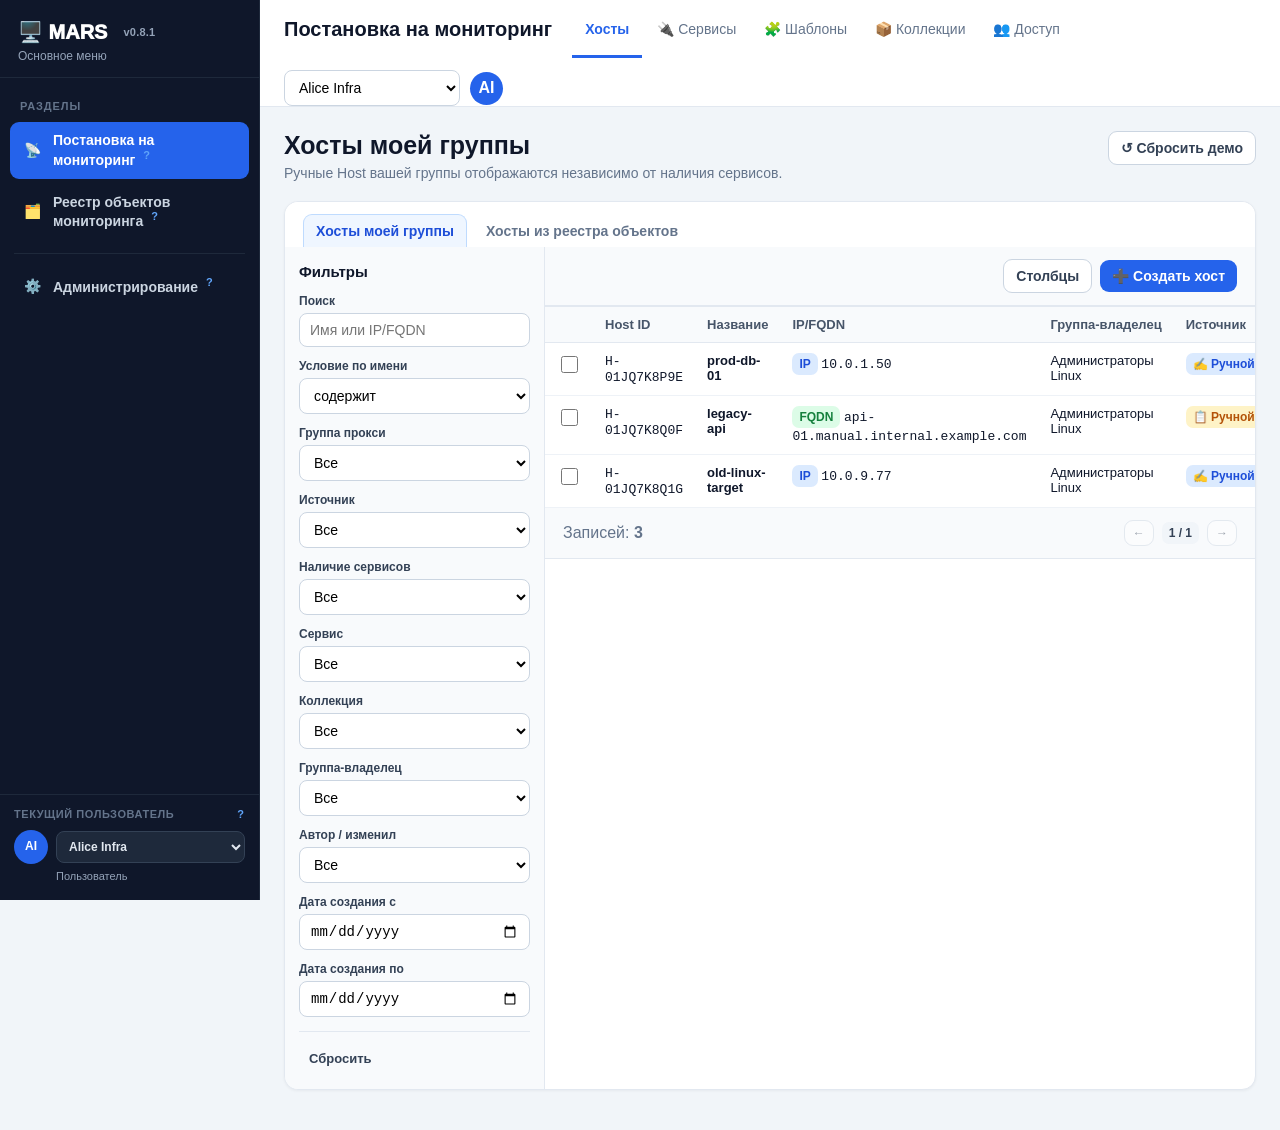
==== commit 41adcd06: "Update index.html" ====
--- a/index.html
+++ b/index.html
@@ -3,7 +3,7 @@
 <head>
 <meta charset="UTF-8" />
 <meta name="viewport" content="width=device-width, initial-scale=1.0" />
-<title>MARS v0.8.0 — прототип</title>
+<title>MARS v0.8.1 — прототип</title>
 <style>
 :root{--blue:#2563eb;--blue2:#1d4ed8;--blue50:#eff6ff;--bg:#f1f5f9;--card:#fff;--line:#e2e8f0;--text:#0f172a;--muted:#64748b;--green:#15803d;--greenbg:#dcfce7;--amber:#b45309;--amberbg:#fef3c7;--red:#b91c1c;--redbg:#fee2e2;--violet:#6d28d9;--violetbg:#ede9fe;--slate:#334155;--slatebg:#f8fafc}
 *{box-sizing:border-box}body{margin:0;font-family:-apple-system,BlinkMacSystemFont,"Segoe UI",Roboto,Arial,sans-serif;background:var(--bg);color:var(--text)}
@@ -72,6 +72,23 @@
 .help-rule{margin-top:10px;padding:9px 10px;border-radius:8px;background:#eff6ff;border:1px solid #bfdbfe;color:#1e40af}
 .persistence-indicator{display:inline-flex;align-items:center;gap:6px;font-size:12px;color:#64748b;padding:5px 8px;border-radius:7px;background:#f8fafc;border:1px solid var(--line)}
 
+
+/* v0.8.1 — вертикальный сайдбар фильтров для Постановки на мониторинг */
+.filter-layout{display:grid;grid-template-columns:260px minmax(0,1fr);align-items:start;min-height:420px}
+.filter-sidebar{border-right:1px solid var(--line);background:#f8fafc;padding:16px 14px;min-height:100%;position:sticky;top:0}
+.filter-sidebar-head{display:flex;align-items:center;justify-content:space-between;gap:8px;margin-bottom:14px}
+.filter-sidebar-title{font-size:15px;font-weight:900;color:#0f172a}
+.filter-sidebar .field{margin-bottom:12px}.filter-sidebar .field:last-child{margin-bottom:0}
+.filter-sidebar .field label{font-size:12px;margin-bottom:5px}
+.filter-sidebar input,.filter-sidebar select{width:100%;min-width:0}
+.filter-sidebar-actions{display:flex;gap:8px;flex-wrap:wrap;margin-top:14px;padding-top:12px;border-top:1px solid var(--line)}
+.filter-main{min-width:0;background:#fff}
+.filter-main>.toolbar:first-child{border-top:0}
+.filter-active-count{font-size:11px;font-weight:850;color:#1d4ed8;background:#dbeafe;border-radius:999px;padding:3px 7px}
+@media(max-width:1100px){.filter-layout{grid-template-columns:220px minmax(0,1fr)}}
+@media(max-width:900px){.filter-layout{grid-template-columns:1fr}.filter-sidebar{position:static;border-right:0;border-bottom:1px solid var(--line)}.filter-sidebar-fields{display:grid;grid-template-columns:1fr 1fr;gap:10px}.filter-sidebar .field{margin-bottom:0}}
+@media(max-width:620px){.filter-sidebar-fields{grid-template-columns:1fr}}
+
 @media(max-width:900px){.registry-summary{grid-template-columns:1fr}.registry-source-row{grid-template-columns:1fr}}
 
 @media(max-width:900px){
@@ -85,7 +102,7 @@
 <body>
 <aside id="product-sidebar" class="product-sidebar">
   <div class="sidebar-head">
-    <div class="sidebar-brand">🖥️ MARS <span class="mars-version" onclick="showPrototypeHelp(event,\'prototype.version\')" title="Версия макета">v0.8.0</span></div>
+    <div class="sidebar-brand">🖥️ MARS <span class="mars-version" onclick="showPrototypeHelp(event,\'prototype.version\')" title="Версия макета">v0.8.1</span></div>
     <div id="sidebar-context" class="sidebar-context">Основное меню</div>
   </div>
   <div id="sidebar-menu" class="sidebar-menu"></div>
@@ -274,7 +291,7 @@
    -------------------------------------------------------------------------- */
 const REGISTRY_STORE_KEY='mars-registry-prototype-v4';
 const REGISTRY_STORE_VERSION=7;
-const MARS_MOCKUP_VERSION='0.8.0';
+const MARS_MOCKUP_VERSION='0.8.1';
 const PROTOTYPE_HELP_VERSION=`18.09.2026 · MARS mockup v${MARS_MOCKUP_VERSION}`;
 
 
@@ -460,7 +477,7 @@
 const PROTOTYPE_HELP={
  'prototype.version':{
    title:'Версия макета MARS',
-   body:'Текущая версия интерактивного прототипа: v0.8.0. Постановка на мониторинг приведена к актуальной рабочей документации; Реестр объектов мониторинга в этой итерации не менялся.',
+   body:'Текущая версия интерактивного прототипа: v0.8.1. Фильтры в разделах Постановки на мониторинг перенесены в постоянный вертикальный сайдбар; Реестр объектов мониторинга в этой итерации не менялся.',
    constraints:['Версия относится к макету, а не к промышленной версии продукта MARS.','При каждой следующей функциональной доработке макета номер версии увеличивается.','Номер версии в интерфейсе и пояснения в тултипах должны обновляться одновременно.']
  },
  'nav.monitoring':{
@@ -1854,6 +1871,103 @@
 saveServiceV08=function(id='',fromTemplate=false){if($('svc-expert-toggle')?.checked){try{JSON.parse($('svc-json').value)}catch(e){return toast('Экспертная конфигурация должна быть валидным JSON')}}return _saveServiceV080(id,fromTemplate)};
 
 
+
+/* === v0.8.1: filters are persistent vertical sidebars, not modals/inline rows. === */
+function countActiveFiltersV081(key){
+ const f=monUi[key];
+ const defaults={
+  hosts:{search:'',nameMode:'contains',proxy:'all',source:'all',service:'all',hasService:'all',group:'all',collection:'all',author:'all',dateFrom:'',dateTo:''},
+  services:{search:'',type:'all',protocol:'all',mtls:'all',auth:'all',collection:'all',group:'all',author:'all',port:''},
+  templates:{search:'',type:'all',protocol:'all',author:'all',port:''},
+  collections:{search:'',author:'all',service:'all'}
+ }[key]||{};
+ return Object.keys(defaults).filter(k=>f[k]!==defaults[k]).length;
+}
+function filterSidebarShellV081(title,key,fields,resetCall){
+ const n=countActiveFiltersV081(key);
+ return `<aside class="filter-sidebar"><div class="filter-sidebar-head"><div class="filter-sidebar-title">Фильтры</div>${n?`<span class="filter-active-count">${n}</span>`:''}</div><div class="filter-sidebar-fields">${fields}</div><div class="filter-sidebar-actions"><button class="ghost sm" onclick="${resetCall}">Сбросить</button></div></aside>`;
+}
+function hostFilterSidebarV081(){
+ const f=monUi.hosts;
+ const fields=`
+ <div class="field"><label>Поиск</label><input placeholder="Имя или IP/FQDN" value="${esc(f.search)}" oninput="monUi.hosts.search=this.value;monUi.hosts.page=1;renderHosts()"></div>
+ <div class="field"><label>Условие по имени</label><select onchange="monUi.hosts.nameMode=this.value;monUi.hosts.page=1;renderHosts()"><option value="contains" ${f.nameMode==='contains'?'selected':''}>содержит</option><option value="notcontains" ${f.nameMode==='notcontains'?'selected':''}>не содержит</option></select></div>
+ <div class="field"><label>Группа прокси</label><select onchange="monUi.hosts.proxy=this.value;monUi.hosts.page=1;renderHosts()"><option value="all">Все</option>${state.proxyGroups.map(g=>`<option value="${g.id}" ${f.proxy===g.id?'selected':''}>${esc(g.name)}</option>`).join('')}</select></div>
+ <div class="field"><label>Источник</label><select onchange="monUi.hosts.source=this.value;monUi.hosts.page=1;renderHosts()"><option value="all">Все</option><option value="manual" ${f.source==='manual'?'selected':''}>Ручной</option><option value="manual-prefill" ${f.source==='manual-prefill'?'selected':''}>Реестр → ручной</option></select></div>
+ <div class="field"><label>Наличие сервисов</label><select onchange="monUi.hosts.hasService=this.value;monUi.hosts.page=1;renderHosts()"><option value="all">Все</option><option value="yes" ${f.hasService==='yes'?'selected':''}>С сервисами</option><option value="no" ${f.hasService==='no'?'selected':''}>Без сервисов</option></select></div>
+ <div class="field"><label>Сервис</label><select onchange="monUi.hosts.service=this.value;monUi.hosts.page=1;renderHosts()"><option value="all">Все</option>${visibleServices().map(s=>`<option value="${s.id}" ${f.service===s.id?'selected':''}>${esc(s.name)}</option>`).join('')}</select></div>
+ <div class="field"><label>Коллекция</label><select onchange="monUi.hosts.collection=this.value;monUi.hosts.page=1;renderHosts()"><option value="all">Все</option>${visibleCollections().map(c=>`<option value="${c.id}" ${f.collection===c.id?'selected':''}>${esc(c.name)}</option>`).join('')}</select></div>
+ <div class="field"><label>Группа-владелец</label><select onchange="monUi.hosts.group=this.value;monUi.hosts.page=1;renderHosts()"><option value="all">Все</option>${state.groups.filter(g=>isAdmin()||userGroupIds().has(g.id)).map(g=>`<option value="${g.id}" ${f.group===g.id?'selected':''}>${esc(g.name)}</option>`).join('')}</select></div>
+ <div class="field"><label>Автор / изменил</label><select onchange="monUi.hosts.author=this.value;monUi.hosts.page=1;renderHosts()"><option value="all">Все</option>${state.users.map(u=>`<option value="${u.id}" ${f.author===u.id?'selected':''}>${esc(u.name)}</option>`).join('')}</select></div>
+ <div class="field"><label>Дата создания с</label><input type="date" value="${f.dateFrom}" onchange="monUi.hosts.dateFrom=this.value;monUi.hosts.page=1;renderHosts()"></div>
+ <div class="field"><label>Дата создания по</label><input type="date" value="${f.dateTo}" onchange="monUi.hosts.dateTo=this.value;monUi.hosts.page=1;renderHosts()"></div>`;
+ return filterSidebarShellV081('Фильтры','hosts',fields,'resetHostFilters()');
+}
+function setServiceTypeFilterV081(v){monUi.services.type=v;if(v!=='ExporterScrapeAgent'){monUi.services.protocol='all';monUi.services.mtls='all'}monUi.services.page=1;renderServices()}
+function setServiceProtocolFilterV081(v){monUi.services.protocol=v;if(v!=='https')monUi.services.mtls='all';monUi.services.page=1;renderServices()}
+function resetServiceFiltersV081(){Object.assign(monUi.services,{search:'',type:'all',protocol:'all',mtls:'all',auth:'all',collection:'all',group:'all',author:'all',port:'',page:1});renderServices()}
+function serviceFilterSidebarV081(){
+ const f=monUi.services;
+ const fields=`
+ <div class="field"><label>Поиск</label><input placeholder="По видимым столбцам" value="${esc(f.search)}" oninput="monUi.services.search=this.value;monUi.services.page=1;renderServices()"></div>
+ <div class="field"><label>Тип сервиса</label><select onchange="setServiceTypeFilterV081(this.value)"><option value="all">Все</option>${SERVICE_TYPES.map(t=>`<option value="${t}" ${f.type===t?'selected':''}>${t}</option>`).join('')}</select></div>
+ <div class="field"><label>Протокол</label><select ${f.type!=='ExporterScrapeAgent'?'disabled':''} onchange="setServiceProtocolFilterV081(this.value)"><option value="all">Все</option><option value="http" ${f.protocol==='http'?'selected':''}>http</option><option value="https" ${f.protocol==='https'?'selected':''}>https</option></select></div>
+ <div class="field"><label>mTLS</label><select ${!(f.type==='ExporterScrapeAgent'&&f.protocol==='https')?'disabled':''} onchange="monUi.services.mtls=this.value;monUi.services.page=1;renderServices()"><option value="all">Все</option><option value="yes" ${f.mtls==='yes'?'selected':''}>Есть</option><option value="no" ${f.mtls==='no'?'selected':''}>Нет</option></select></div>
+ <div class="field"><label>Авторизация</label><select onchange="monUi.services.auth=this.value;monUi.services.page=1;renderServices()"><option value="all">Все</option><option value="yes" ${f.auth==='yes'?'selected':''}>С авторизацией</option><option value="no" ${f.auth==='no'?'selected':''}>Без авторизации</option></select></div>
+ <div class="field"><label>Коллекция</label><select onchange="monUi.services.collection=this.value;monUi.services.page=1;renderServices()"><option value="all">Все</option>${visibleCollections().map(c=>`<option value="${c.id}" ${f.collection===c.id?'selected':''}>${esc(c.name)}</option>`).join('')}</select></div>
+ <div class="field"><label>Группа-владелец</label><select onchange="monUi.services.group=this.value;monUi.services.page=1;renderServices()"><option value="all">Все</option>${state.groups.filter(g=>isAdmin()||userGroupIds().has(g.id)).map(g=>`<option value="${g.id}" ${f.group===g.id?'selected':''}>${esc(g.name)}</option>`).join('')}</select></div>
+ <div class="field"><label>Автор / изменил</label><select onchange="monUi.services.author=this.value;monUi.services.page=1;renderServices()"><option value="all">Все</option>${state.users.map(u=>`<option value="${u.id}" ${f.author===u.id?'selected':''}>${esc(u.name)}</option>`).join('')}</select></div>
+ <div class="field"><label>Порт содержит</label><input value="${esc(f.port)}" oninput="monUi.services.port=this.value;monUi.services.page=1;renderServices()"></div>`;
+ return filterSidebarShellV081('Фильтры','services',fields,'resetServiceFiltersV081()');
+}
+function resetTemplateFiltersV081(){Object.assign(monUi.templates,{search:'',type:'all',protocol:'all',author:'all',port:'',page:1});renderTemplates()}
+function templateFilterSidebarV081(){
+ const f=monUi.templates;
+ const fields=`
+ <div class="field"><label>Поиск</label><input placeholder="По видимым столбцам" value="${esc(f.search)}" oninput="monUi.templates.search=this.value;monUi.templates.page=1;renderTemplates()"></div>
+ <div class="field"><label>Тип сервиса</label><select onchange="monUi.templates.type=this.value;monUi.templates.page=1;renderTemplates()"><option value="all">Все</option>${SERVICE_TYPES.map(t=>`<option value="${t}" ${f.type===t?'selected':''}>${t}</option>`).join('')}</select></div>
+ <div class="field"><label>Протокол</label><select onchange="monUi.templates.protocol=this.value;monUi.templates.page=1;renderTemplates()"><option value="all">Все</option><option value="http" ${f.protocol==='http'?'selected':''}>http</option><option value="https" ${f.protocol==='https'?'selected':''}>https</option></select></div>
+ <div class="field"><label>Автор</label><select onchange="monUi.templates.author=this.value;monUi.templates.page=1;renderTemplates()"><option value="all">Все</option>${state.users.map(u=>`<option value="${u.id}" ${f.author===u.id?'selected':''}>${esc(u.name)}</option>`).join('')}</select></div>
+ <div class="field"><label>Порт содержит</label><input value="${esc(f.port)}" oninput="monUi.templates.port=this.value;monUi.templates.page=1;renderTemplates()"></div>`;
+ return filterSidebarShellV081('Фильтры','templates',fields,'resetTemplateFiltersV081()');
+}
+function resetCollectionFiltersV081(){Object.assign(monUi.collections,{search:'',author:'all',service:'all',page:1});renderCollections()}
+function collectionFilterSidebarV081(){
+ const f=monUi.collections;
+ const fields=`
+ <div class="field"><label>Поиск по названию</label><input value="${esc(f.search)}" oninput="monUi.collections.search=this.value;monUi.collections.page=1;renderCollections()"></div>
+ <div class="field"><label>Пользователь / автор</label><select onchange="monUi.collections.author=this.value;monUi.collections.page=1;renderCollections()"><option value="all">Все</option>${state.users.map(u=>`<option value="${u.id}" ${f.author===u.id?'selected':''}>${esc(u.name)}</option>`).join('')}</select></div>
+ <div class="field"><label>Сервис</label><select onchange="monUi.collections.service=this.value;monUi.collections.page=1;renderCollections()"><option value="all">Все</option>${visibleServices().map(s=>`<option value="${s.id}" ${f.service===s.id?'selected':''}>${esc(s.name)}</option>`).join('')}</select></div>`;
+ return filterSidebarShellV081('Фильтры','collections',fields,'resetCollectionFiltersV081()');
+}
+
+function renderHosts(){monitoringGate('hosts',()=>{
+ const arr=hostView==='catalog'?catalogHosts():applyHostFilters(groupHosts()),p=paginate(arr,monUi.hosts.page);monUi.hosts.page=p.page;
+ const canCreate=hasAnyMonitoringPermission()&&state.proxyGroups.length>0;
+ const bulk=selectedHostIds.size&&hostView==='connected'?`<span class="muted">Выбрано: <b>${selectedHostIds.size}</b></span><button class="sm outline" onclick="openBulkAttachModal()">＋ Сервис</button><button class="sm outline" onclick="openBulkDetachModalV08()">− Сервис</button><button class="sm outline" onclick="openBulkCollectionModal()">＋ Коллекция</button><button class="sm outline" onclick="openBulkUnlinkCollectionV08()">− Коллекция</button><button class="sm danger" onclick="bulkDeleteHostsV08()">Удалить</button><button class="sm ghost" onclick="selectedHostIds.clear();renderHosts()">Снять выбор</button>`:'';
+ const main=`<div class="filter-main"><div class="toolbar"><div class="actions">${bulk}</div><div class="actions">${hostView==='connected'?`<button class="outline" onclick="openColumnsModal('hosts',HOST_COLS,['name'])">Столбцы</button><button ${canCreate?'':'disabled title="Создание требует права и хотя бы одной группы прокси"'} onclick="openHostCreateModal()">➕ Создать хост</button>`:'<button class="outline" onclick="syncCatalogHosts()">🔄 Обновить</button>'}</div></div>${hostTableV08(p.items)}${pagerHtml('hosts',p)}</div>`;
+ const body=hostView==='connected'?`<div class="filter-layout">${hostFilterSidebarV081()}${main}</div>`:main;
+ page('hosts',hostView==='catalog'?'Хосты из реестра объектов':'Хосты моей группы',hostView==='catalog'?'Синхронизируемые CMDB-хосты. Реестр объектов в этой итерации не меняется.':'Ручные Host вашей группы отображаются независимо от наличия сервисов.',`<button class="outline" onclick="resetDemo()">↺ Сбросить демо</button>`,`<div class="panel"><div class="host-switch"><button class="${hostView==='connected'?'active':''}" onclick="hostView='connected';selectedHostIds.clear();renderHosts()">Хосты моей группы</button><button class="${hostView==='catalog'?'active':''}" onclick="hostView='catalog';selectedHostIds.clear();renderHosts()">Хосты из реестра объектов</button></div>${roNote()}${body}</div>`)
+ })}
+function renderServices(){monitoringGate('services',()=>{
+ const arr=applyServiceFilters(visibleServices()),p=paginate(arr,monUi.services.page);monUi.services.page=p.page;const createOk=hasAnyMonitoringPermission()&&configuredTypes().length>0;
+ const bulk=monUi.selectedServices.size?`<span class="muted">Выбрано: ${monUi.selectedServices.size}</span><button class="danger" onclick="bulkDeleteServicesV08()">Удалить</button><button class="ghost" onclick="monUi.selectedServices.clear();renderServices()">Снять выбор</button>`:'';
+ const main=`<div class="filter-main"><div class="toolbar"><div class="actions">${bulk}</div><div class="actions"><button class="outline" onclick="openColumnsModal('services',SERVICE_COLS,['name'])">Столбцы</button></div></div>${serviceTableV08(p.items)}${pagerHtml('services',p)}</div>`;
+ page('services','🔌 Сервисы','Конфигурации сбора метрик, доступные вашей группе.',`<button ${createOk?'':'disabled'} onclick="openServiceModal()">➕ Добавить сервис</button>`,`<div class="panel">${roNote()}<div class="info"><b>Тип сервиса можно создать только при наличии глобальной настройки в «Сбор данных».</b> Настроены: ${configuredTypes().map(t=>`<span class="badge b-green">${t}</span>`).join(' ')||'нет'}.</div><div class="filter-layout">${serviceFilterSidebarV081()}${main}</div></div>`)
+ })}
+function renderTemplates(){monitoringGate('templates',()=>{
+ const arr=applyTemplateFilters(visibleTemplates()),p=paginate(arr,monUi.templates.page);monUi.templates.page=p.page;
+ const bulk=monUi.selectedTemplates.size&&hasAnyMonitoringPermission()?`<span>Выбрано: ${monUi.selectedTemplates.size}</span><button class="danger" onclick="bulkDeleteTemplatesV08()">Удалить</button><button class="ghost" onclick="monUi.selectedTemplates.clear();renderTemplates()">Снять выбор</button>`:'';
+ const main=`<div class="filter-main"><div class="toolbar"><div class="actions">${bulk}</div><div class="actions"><button class="outline" onclick="openColumnsModal('templates',TEMPLATE_COLS,['name'])">Столбцы</button></div></div>${templateTableV08(p.items)}${pagerHtml('templates',p)}</div>`;
+ page('templates','🧩 Шаблоны сервисов','Публичная библиотека заготовок для создания сервисов.',`<button ${canCreateTemplate()?'':'disabled'} onclick="chooseServiceForTemplateV08()">➕ Добавить шаблон</button>`,`<div class="panel">${roNote()}${!state.templates.length?`<div class="empty"><h3>Шаблоны ещё не созданы</h3><p>Для создания шаблона сначала создайте или выберите существующий сервис.</p><button onclick="switchSection('services')">Перейти к сервисам</button></div>`:`<div class="filter-layout">${templateFilterSidebarV081()}${main}</div>`}</div>`)
+ })}
+function renderCollections(){monitoringGate('collections',()=>{
+ const arr=applyCollectionFilters(visibleCollections()),p=paginate(arr,monUi.collections.page);monUi.collections.page=p.page;
+ const bulk=monUi.selectedCollections.size?`<span>Выбрано: ${monUi.selectedCollections.size}</span><button class="danger" onclick="bulkDeleteCollectionsV08()">Удалить</button><button class="ghost" onclick="monUi.selectedCollections.clear();renderCollections()">Снять выбор</button>`:'';
+ const main=`<div class="filter-main"><div class="toolbar"><div class="actions">${bulk}</div><div class="actions"><button class="outline" onclick="openColumnsModal('collections',COLLECTION_COLS,['name'])">Столбцы</button></div></div>${collectionTableV08(p.items)}${pagerHtml('collections',p)}</div>`;
+ page('collections','📦 Коллекции','Живые desired-state конфигурации сервисов для Host.',`<button ${hasAnyMonitoringPermission()?'':'disabled'} onclick="openCollectionModal()">➕ Добавить коллекцию</button>`,`<div class="panel">${roNote()}<div class="info"><b>Коллекцию можно создать пустой.</b> Изменение состава автоматически применяется к привязанным Host без дублей Host–Service.</div><div class="filter-layout">${collectionFilterSidebarV081()}${main}</div></div>`)
+ })}
+
 loadState();migrateMonitoringV080();loadRegistryPrototypeState();normalizeRelationModel();refreshSelectedSourceCollections();ensureAllRegistrySourceRaw();renderAll();renderRegistry();renderAdmin();renderProductSidebar();
 saveRegistryPrototypeState();
 window.addEventListener('beforeunload',saveRegistryPrototypeState);
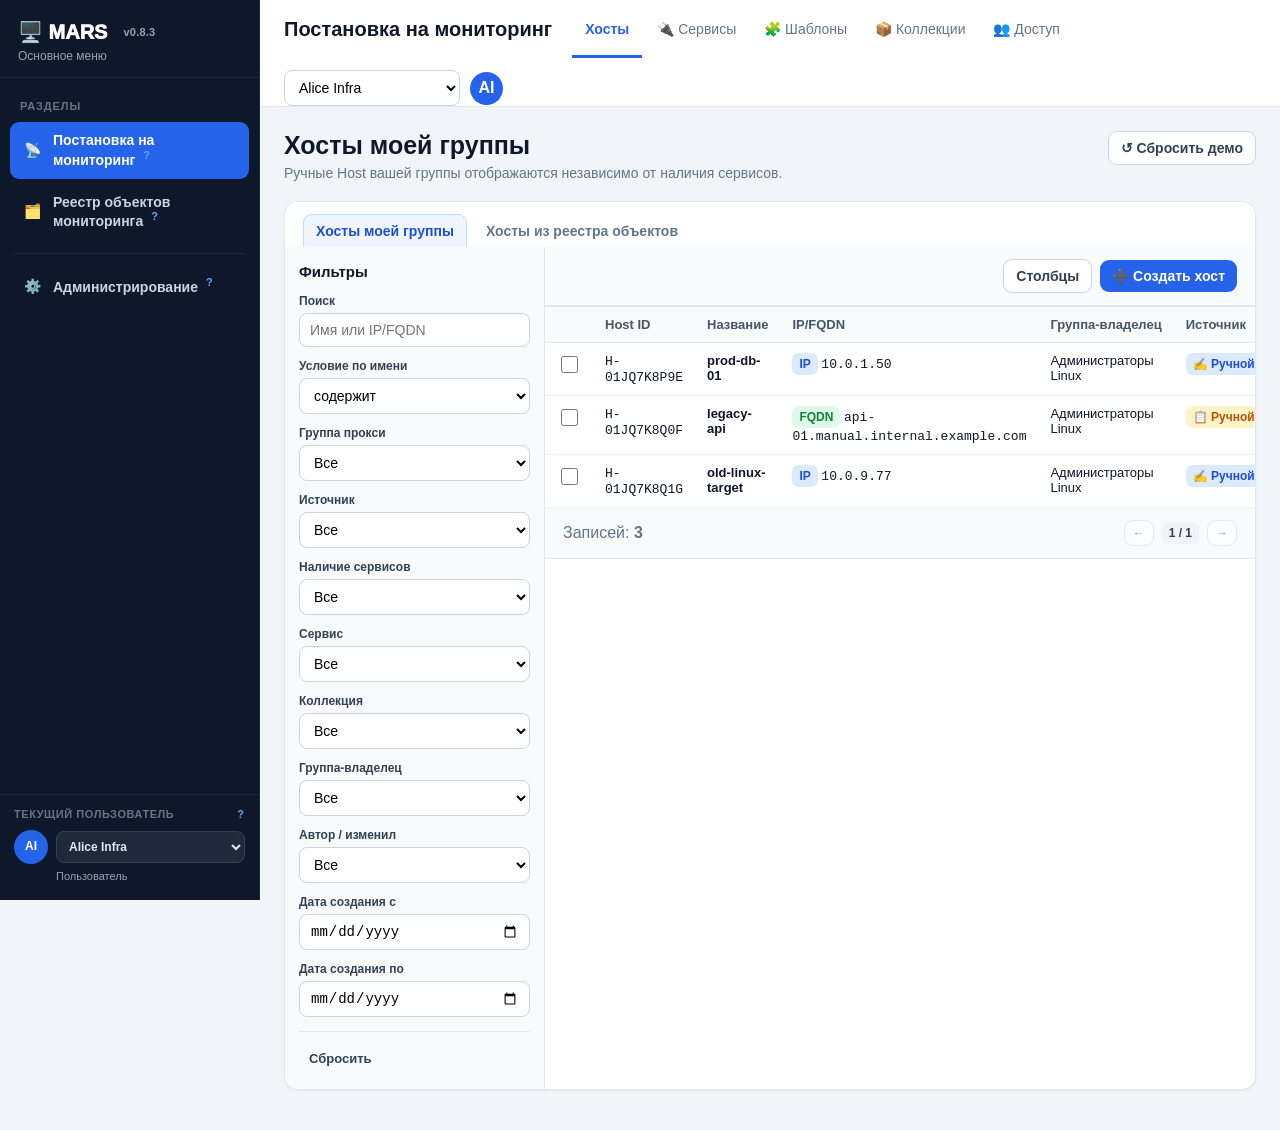
==== commit 498eb6b7: "Update index.html" ====
--- a/index.html
+++ b/index.html
@@ -3,7 +3,7 @@
 <head>
 <meta charset="UTF-8" />
 <meta name="viewport" content="width=device-width, initial-scale=1.0" />
-<title>MARS v0.8.1 — прототип</title>
+<title>MARS v0.8.3 — прототип</title>
 <style>
 :root{--blue:#2563eb;--blue2:#1d4ed8;--blue50:#eff6ff;--bg:#f1f5f9;--card:#fff;--line:#e2e8f0;--text:#0f172a;--muted:#64748b;--green:#15803d;--greenbg:#dcfce7;--amber:#b45309;--amberbg:#fef3c7;--red:#b91c1c;--redbg:#fee2e2;--violet:#6d28d9;--violetbg:#ede9fe;--slate:#334155;--slatebg:#f8fafc}
 *{box-sizing:border-box}body{margin:0;font-family:-apple-system,BlinkMacSystemFont,"Segoe UI",Roboto,Arial,sans-serif;background:var(--bg);color:var(--text)}
@@ -73,7 +73,7 @@
 .persistence-indicator{display:inline-flex;align-items:center;gap:6px;font-size:12px;color:#64748b;padding:5px 8px;border-radius:7px;background:#f8fafc;border:1px solid var(--line)}
 
 
-/* v0.8.1 — вертикальный сайдбар фильтров для Постановки на мониторинг */
+/* v0.8.3 — вертикальный сайдбар фильтров + единый редактор группы прокси */
 .filter-layout{display:grid;grid-template-columns:260px minmax(0,1fr);align-items:start;min-height:420px}
 .filter-sidebar{border-right:1px solid var(--line);background:#f8fafc;padding:16px 14px;min-height:100%;position:sticky;top:0}
 .filter-sidebar-head{display:flex;align-items:center;justify-content:space-between;gap:8px;margin-bottom:14px}
@@ -97,12 +97,28 @@
  .app-section{margin-left:0}.sidebar-label{display:none}
  main{padding:14px}.row,.row3,.stats,.rule-flow,.grid3cards{grid-template-columns:1fr}.input{width:100%}.nav{padding:0 14px}.tab{padding:10px}.page-head{gap:10px}
 }
+
+.proxy-group-editor{display:grid;grid-template-columns:minmax(340px,460px) minmax(420px,1fr);gap:24px;align-items:start}
+.proxy-group-editor .side-title{font-size:14px;font-weight:700;margin:0 0 10px;color:var(--text)}
+.proxy-group-editor .left-col{padding-right:6px}
+.proxy-group-editor .right-col{display:flex;flex-direction:column;gap:12px}
+.proxy-group-empty{min-height:420px;border:1px dashed var(--line);border-radius:18px;background:rgba(255,255,255,.02);display:flex;align-items:center;justify-content:center;text-align:center;padding:24px}
+.proxy-group-empty .empty-illustration{display:flex;flex-direction:column;align-items:center;gap:18px;max-width:320px}
+.proxy-group-empty .ghost-cat{font-size:84px;opacity:.22;line-height:1}
+.proxy-group-empty .empty-title{font-weight:700;font-size:18px}
+.proxy-group-actions{display:flex;justify-content:space-between;align-items:center;gap:12px;flex-wrap:wrap}
+.proxy-group-list{display:flex;flex-direction:column;gap:12px;max-height:520px;overflow:auto;padding-right:4px}
+.proxy-group-card{border:1px solid var(--line);border-radius:16px;padding:14px;background:rgba(255,255,255,.02);display:flex;justify-content:space-between;gap:16px;align-items:flex-start}
+.proxy-group-card .meta{margin-top:4px}
+.proxy-group-card .actions{display:flex;gap:8px;flex-wrap:wrap;justify-content:flex-end}
+@media (max-width: 1180px){.proxy-group-editor{grid-template-columns:1fr}.proxy-group-empty{min-height:280px}}
+
 </style>
 </head>
 <body>
 <aside id="product-sidebar" class="product-sidebar">
   <div class="sidebar-head">
-    <div class="sidebar-brand">🖥️ MARS <span class="mars-version" onclick="showPrototypeHelp(event,\'prototype.version\')" title="Версия макета">v0.8.1</span></div>
+    <div class="sidebar-brand">🖥️ MARS <span class="mars-version" onclick="showPrototypeHelp(event,\'prototype.version\')" title="Версия макета">v0.8.3</span></div>
     <div id="sidebar-context" class="sidebar-context">Основное меню</div>
   </div>
   <div id="sidebar-menu" class="sidebar-menu"></div>
@@ -136,6 +152,7 @@
 let selectedHostIds=new Set(),attachServiceIds=new Set(),attachHostId=null,bulkAttachServiceIds=new Set(),collectionServicePickerIds=new Set();
 let hostDraft={mode:'manual',catalogId:'',selectedServiceIds:[],editingId:null,ownerGroupId:'',cloneFromId:null};
 let collectionDraft={id:null,name:'',description:'',ownerGroupId:'',serviceIds:[],originalServiceIds:[]};
+let proxyGroupDraft=null;
 const $=id=>document.getElementById(id);const esc=v=>String(v??'').replace(/[&<>\"]/g,c=>({'&':'&amp;','<':'&lt;','>':'&gt;','"':'&quot;'}[c]));const q=v=>"'"+String(v).replace(/\\/g,'\\\\').replace(/'/g,"\\'")+"'";const uid=p=>p+'-'+Math.random().toString(36).slice(2,8)+Date.now().toString(36).slice(-4);const now=()=>new Date().toLocaleString('ru-RU',{year:'numeric',month:'2-digit',day:'2-digit',hour:'2-digit',minute:'2-digit'});
 function toast(msg){const e=$('toast');e.textContent=msg;e.classList.add('show');setTimeout(()=>e.classList.remove('show'),2400)}
 function openModal(title,sub,body,foot,small=false){$('modal-title').textContent=title;$('modal-sub').textContent=sub||'';$('modal-body').innerHTML=body;$('modal-foot').innerHTML=foot||'<button onclick="closeModal()">Закрыть</button>';$('modal').classList.toggle('small',small);$('modal-wrap').classList.add('show')}
@@ -291,7 +308,7 @@
    -------------------------------------------------------------------------- */
 const REGISTRY_STORE_KEY='mars-registry-prototype-v4';
 const REGISTRY_STORE_VERSION=7;
-const MARS_MOCKUP_VERSION='0.8.1';
+const MARS_MOCKUP_VERSION='0.8.2';
 const PROTOTYPE_HELP_VERSION=`18.09.2026 · MARS mockup v${MARS_MOCKUP_VERSION}`;
 
 
@@ -477,7 +494,7 @@
 const PROTOTYPE_HELP={
  'prototype.version':{
    title:'Версия макета MARS',
-   body:'Текущая версия интерактивного прототипа: v0.8.1. Фильтры в разделах Постановки на мониторинг перенесены в постоянный вертикальный сайдбар; Реестр объектов мониторинга в этой итерации не менялся.',
+   body:'Текущая версия интерактивного прототипа: v0.8.3. Редактирование параметров группы прокси и управление составом прокси объединены в одно окно; Реестр объектов мониторинга в этой итерации не менялся.',
    constraints:['Версия относится к макету, а не к промышленной версии продукта MARS.','При каждой следующей функциональной доработке макета номер версии увеличивается.','Номер версии в интерфейсе и пояснения в тултипах должны обновляться одновременно.']
  },
  'nav.monitoring':{
@@ -1801,17 +1818,82 @@
 // DATA ADMIN
 function renderDataAdmin(){if(!isAdmin())return`<div class="info"><b>Сбор данных доступен Администратору MARS.</b></div><div class="empty">Переключитесь на MARS Admin для изменения настроек.</div>`;return`<div class="info"><b>Сбор данных — административная основа «Постановки на мониторинг».</b> Группы прокси обязательны для Host, глобальная конфигурация типа обязательна для создания сервиса.</div><div class="inner-tabs"><button class="${monUi.dataTab==='proxy'?'active':''}" onclick="monUi.dataTab='proxy';renderAdmin()">Группы прокси</button><button class="${monUi.dataTab==='settings'?'active':''}" onclick="monUi.dataTab='settings';renderAdmin()">Настройки сбора данных</button><button class="${monUi.dataTab==='history'?'active':''}" onclick="monUi.dataTab='history';renderAdmin()">История</button></div>${monUi.dataTab==='proxy'?renderProxyGroupsAdminV08():monUi.dataTab==='settings'?renderCollectorSettingsAdminV08():renderAuditAdminV08()}`}
 function renderProxyGroupsAdminV08(){return`<div class="toolbar"><div><b>Группы прокси</b><div class="hint">Прокси создаются только внутри группы.</div></div><button onclick="openProxyGroupV08()">➕ Добавить группу прокси</button></div><div class="table-wrap"><table><thead><tr><th>Название</th><th>Режим</th><th>Домены</th><th>Сети</th><th>Прокси</th><th>Изменено</th><th>Действия</th></tr></thead><tbody>${state.proxyGroups.map(g=>`<tr class="data-row" onclick="openProxyGroupDetailsV08(${q(g.id)})"><td><b>${esc(g.name)}</b></td><td>${g.mode==='active'?'Активный':'Пассивный'}</td><td>${esc((g.domains||[]).join(', ')||'—')}</td><td>${esc((g.networks||[]).join(', ')||'—')}</td><td><span class="badge">${(g.proxies||[]).length}</span></td><td>${esc(g.updatedAt||'—')}</td><td onclick="event.stopPropagation()"><button class="xs outline" onclick="openProxyGroupV08(${q(g.id)})">Изменить</button><button class="xs danger" ${(g.proxies||[]).length||state.hosts.some(h=>h.proxyGroup===g.id)?'disabled':''} onclick="deleteProxyGroupV08(${q(g.id)})">Удалить</button></td></tr>`).join('')||'<tr><td colspan="7" class="empty">Отсутствуют группы для создания прокси</td></tr>'}</tbody></table></div>`}
-function openProxyGroupV08(id=''){const g=id?state.proxyGroups.find(x=>x.id===id):null;openModal(g?'Изменить группу прокси':'Добавить группу прокси','',`<div class="row"><div class="field"><label>Название</label><input id="pg-name" class="wide" value="${esc(g?.name||'')}"></div><div class="field"><label>Режим</label><select id="pg-mode" class="wide" ${g?.proxies.length?'disabled':''}><option value="active" ${g?.mode!=='passive'?'selected':''}>Активный</option><option value="passive" ${g?.mode==='passive'?'selected':''}>Пассивный</option></select></div></div><div class="field"><label>Описание</label><textarea id="pg-desc" class="wide">${esc(g?.description||'')}</textarea></div><div class="row3"><div class="field"><label>Связанные домены</label><input id="pg-domains" class="wide" value="${esc((g?.domains||[]).join(', '))}"></div><div class="field"><label>Связанные сети</label><input id="pg-networks" class="wide" value="${esc((g?.networks||[]).join(', '))}"></div><div class="field"><label>Таймаут, сек</label><input id="pg-timeout" class="wide" type="number" value="${g?.timeoutSec||30}"></div></div><div class="field"><label>Авторизация</label><select id="pg-auth" class="wide"><option value="none" ${g?.auth!=='bearer'?'selected':''}>No auth</option><option value="bearer" ${g?.auth==='bearer'?'selected':''}>Bearer Token</option></select></div>`,`<button class="ghost" onclick="closeModal()">Отмена</button><button onclick="saveProxyGroupV08(${q(id)})">${g?'Изменить':'Добавить'}</button>`)}
-function saveProxyGroupV08(id){const name=$('pg-name').value.trim();if(!name)return toast('Введите название');if(state.proxyGroups.some(g=>g.id!==id&&g.name.toLowerCase()===name.toLowerCase()))return toast('Группа прокси с таким названием уже существует');const old=id?state.proxyGroups.find(g=>g.id===id):null,d={name,description:$('pg-desc').value.trim(),domains:$('pg-domains').value.split(',').map(x=>x.trim()).filter(Boolean),networks:$('pg-networks').value.split(',').map(x=>x.trim()).filter(Boolean),timeoutSec:Number($('pg-timeout').value)||30,auth:$('pg-auth').value,mode:old?.proxies.length?old.mode:$('pg-mode').value,updatedAt:now(),updatedBy:currentUser().id};if(old)Object.assign(old,d);else state.proxyGroups.push({id:uid('pg'),...d,createdAt:now(),proxies:[]});auditMon(old?'Обновление группы прокси':'Создание группы прокси',{name});saveState();closeModal();renderAdmin();renderHosts();toast('Группа прокси сохранена')}
+function openProxyGroupV08(id=''){
+ const g=id?state.proxyGroups.find(x=>x.id===id):null;
+ proxyGroupDraft=g?JSON.parse(JSON.stringify({...g,pendingMoves:[],auditDraft:[]})):{id:null,name:'',description:'',mode:'active',domains:[],networks:[],timeoutSec:30,auth:'none',createdAt:'',updatedAt:'',updatedBy:currentUser().id,proxies:[],pendingMoves:[],auditDraft:[]};
+ renderProxyGroupEditorV082();
+}
+function captureProxyGroupDraftV082(){
+ if(!proxyGroupDraft)return;
+ if($('pg-name'))proxyGroupDraft.name=$('pg-name').value.trim();
+ if($('pg-desc'))proxyGroupDraft.description=$('pg-desc').value.trim();
+ if($('pg-domains'))proxyGroupDraft.domains=$('pg-domains').value.split(',').map(x=>x.trim()).filter(Boolean);
+ if($('pg-networks'))proxyGroupDraft.networks=$('pg-networks').value.split(',').map(x=>x.trim()).filter(Boolean);
+ if($('pg-timeout'))proxyGroupDraft.timeoutSec=Number($('pg-timeout').value)||30;
+ const authChecked=document.querySelector('input[name="pg-auth"]:checked');if(authChecked)proxyGroupDraft.auth=authChecked.value;
+ const modeChecked=document.querySelector('input[name="pg-mode"]:checked');if(modeChecked&&!modeChecked.disabled)proxyGroupDraft.mode=modeChecked.value;
+}
+function renderProxyGroupEditorV082(){
+ const g=proxyGroupDraft;if(!g)return;
+ const existing=!!g.id;
+ const proxies=g.proxies||[];
+ const proxyCards=proxies.map(p=>`<div class="proxy-group-card"><div class="card-main"><span class="icon">🌐</span><div><div class="card-title">${esc(p.name)}</div><div class="meta">${esc(p.address)} · <span class="badge ${p.enabled?'b-green':'b-amber'}">${p.enabled?'Активно':'Неактивно'}</span></div><div class="hint">${esc(p.description||'Без описания')} · Последний контакт: ${esc(p.lastContact||'—')}</div></div></div><div class="actions"><button class="xs outline" onclick="toggleProxyV08(${q(g.id||'draft')},${q(p.id)})">${p.enabled?'Отключить':'Включить'}</button><button class="xs outline" onclick="openProxyEditV08(${q(g.id||'draft')},${q(p.id)})">Изменить</button><button class="xs outline" onclick="moveProxyV08(${q(g.id||'draft')},${q(p.id)})">Переместить</button><button class="xs danger" onclick="deleteProxyV08(${q(g.id||'draft')},${q(p.id)})">Удалить</button></div></div>`).join('');
+ const rightHtml=proxies.length?`
+ <div class="proxy-group-actions"><div><h3 class="side-title">Прокси в группе</h3><div class="hint">Управление составом выполняется в этой же модалке.</div></div><div class="actions"><button class="outline" ${proxies.some(p=>p.enabled)?'':'disabled'} onclick="bulkProxyStateV08(${q(g.id||'draft')},false)">Отключить активные</button><button class="outline" ${proxies.some(p=>!p.enabled)?'':'disabled'} onclick="bulkProxyStateV08(${q(g.id||'draft')},true)">Включить неактивные</button><button onclick="openProxyEditV08(${q(g.id||'draft')})">Добавить прокси</button></div></div>
+ <div class="proxy-group-list">${proxyCards}</div>`:`
+ <h3 class="side-title">Добавление прокси</h3>
+ <div class="proxy-group-empty"><div class="empty-illustration"><button onclick="openProxyEditV08(${q(g.id||'draft')})">Добавить прокси</button><div class="ghost-cat">🐈‍⬛</div><div class="hint">В группе пока нет ни одного прокси. Можно добавить прокси сейчас или сначала сохранить пустую группу.</div></div></div>`;
+ openModal(existing?`Изменить группу прокси`:'Добавить группу прокси',existing?'Основные настройки и состав группы редактируются в одном окне.':'Сначала задайте параметры группы. Прокси можно добавить сразу в этом же окне.',`
+ <div class="proxy-group-editor">
+   <div class="left-col">
+     <h3 class="side-title">Основные настройки</h3>
+     <div class="field"><label>Название</label><input id="pg-name" class="wide" value="${esc(g.name||'')}"></div>
+     <div class="field"><label>Описание</label><textarea id="pg-desc" class="wide">${esc(g.description||'')}</textarea></div>
+     <div class="field"><label>Связанные домены</label><input id="pg-domains" class="wide" value="${esc((g.domains||[]).join(', '))}"></div>
+     <div class="field"><label>Связанные сети</label><input id="pg-networks" class="wide" value="${esc((g.networks||[]).join(', '))}"></div>
+     <div class="field"><label>Таймаут, сек</label><div class="stepper"><button class="ghost" type="button" onclick="changeProxyTimeoutV083(-1)">−</button><input id="pg-timeout" class="wide" type="number" min="1" value="${g.timeoutSec||30}"><button class="ghost" type="button" onclick="changeProxyTimeoutV083(1)">+</button></div></div>
+     <div class="field"><label>Авторизация</label><div class="radio-row"><label><input type="radio" name="pg-auth" value="none" ${g.auth!=='bearer'?'checked':''}> No auth</label><label><input type="radio" name="pg-auth" value="bearer" ${g.auth==='bearer'?'checked':''}> Bearer Token</label></div></div>
+     <div class="field"><label>Режим работы</label><div class="radio-row"><label><input type="radio" name="pg-mode" value="active" ${g.mode!=='passive'?'checked':''} ${proxies.length?'disabled':''}> Активный</label><label><input type="radio" name="pg-mode" value="passive" ${g.mode==='passive'?'checked':''} ${proxies.length?'disabled':''}> Пассивный</label></div>${proxies.length?'<div class="hint">Режим можно изменить только у пустой группы.</div>':''}</div>
+   </div>
+   <div class="right-col">${rightHtml}</div>
+ </div>`,
+ `<button class="ghost" onclick="proxyGroupDraft=null;closeModal()">Отменить</button><button onclick="saveProxyGroupV08(${q(g.id||'')})">${existing?'Сохранить':'Добавить'}</button>`,true);
+}
+function changeProxyTimeoutV083(delta){const input=$('pg-timeout');if(!input)return;const current=Math.max(1,Number(input.value)||1);input.value=Math.max(1,current+delta)}
+function saveProxyGroupV08(id){
+ captureProxyGroupDraftV082();const d=proxyGroupDraft;if(!d)return;
+ const name=d.name.trim();if(!name)return toast('Введите название');
+ if(state.proxyGroups.some(g=>g.id!==id&&g.name.toLowerCase()===name.toLowerCase()))return toast('Группа прокси с таким названием уже существует');
+ const old=id?state.proxyGroups.find(g=>g.id===id):null;
+ const committed={name,description:d.description,domains:d.domains,networks:d.networks,timeoutSec:d.timeoutSec||30,auth:d.auth,mode:d.proxies.length?(old?.mode||d.mode):d.mode,updatedAt:now(),updatedBy:currentUser().id,proxies:d.proxies.map(p=>({...p}))};
+ if(old)Object.assign(old,committed);else state.proxyGroups.push({id:uid('pg'),...committed,createdAt:now()});
+ (d.pendingMoves||[]).forEach(m=>{const dst=state.proxyGroups.find(x=>x.id===m.targetId);if(dst&&!dst.proxies.some(x=>x.id===m.proxy.id))dst.proxies.push({...m.proxy})});
+ auditMon(old?'Обновление группы прокси':'Создание группы прокси',{name});
+ (d.auditDraft||[]).forEach(a=>auditMon(a.action,a.payload));
+ proxyGroupDraft=null;saveState();closeModal();renderAdmin();renderHosts();toast('Группа прокси сохранена');
+}
 function deleteProxyGroupV08(id){const g=state.proxyGroups.find(x=>x.id===id);if(!g)return;if(g.proxies.length||state.hosts.some(h=>h.proxyGroup===id))return toast('Группу нельзя удалить: есть прокси или она используется Host');state.proxyGroups=state.proxyGroups.filter(x=>x.id!==id);auditMon('Удаление группы прокси',{name:g.name});saveState();renderAdmin();renderHosts();toast('Группа прокси удалена')}
-function openProxyGroupDetailsV08(id){const g=state.proxyGroups.find(x=>x.id===id);if(!g)return;openModal(`Группа прокси: ${g.name}`,g.mode==='active'?'Активный режим':'Пассивный режим',`<div class="toolbar"><div><b>Прокси</b></div><div class="actions"><button class="outline" onclick="bulkProxyStateV08(${q(id)},false)">Отключить активные</button><button class="outline" onclick="bulkProxyStateV08(${q(id)},true)">Включить неактивные</button><button onclick="openProxyEditV08(${q(id)})">Добавить прокси</button></div></div>${g.proxies.map(p=>`<div class="card"><div class="card-main"><span class="icon">🌐</span><div><div class="card-title">${esc(p.name)}</div><div class="meta">${esc(p.address)} · <span class="badge ${p.enabled?'b-green':'b-amber'}">${p.enabled?'Активно':'Неактивно'}</span></div><div class="hint">Последний контакт: ${esc(p.lastContact||'—')}</div></div></div><div class="actions"><button class="xs outline" onclick="toggleProxyV08(${q(id)},${q(p.id)})">${p.enabled?'Отключить':'Включить'}</button><button class="xs outline" onclick="openProxyEditV08(${q(id)},${q(p.id)})">Изменить</button><button class="xs outline" onclick="moveProxyV08(${q(id)},${q(p.id)})">Переместить</button><button class="xs danger" onclick="deleteProxyV08(${q(id)},${q(p.id)})">Удалить</button></div></div>`).join('')||'<div class="empty">В группе нет прокси</div>'}`,`<button onclick="closeModal()">Закрыть</button>`)}
-function openProxyEditV08(gid,pid=''){const g=state.proxyGroups.find(x=>x.id===gid),p=pid?g.proxies.find(x=>x.id===pid):null;openModal(p?'Изменить прокси':'Добавить прокси',g.name,`<div class="field"><label>Название</label><input id="px-name" class="wide" value="${esc(p?.name||'')}"></div><div class="field"><label>Описание</label><textarea id="px-desc" class="wide">${esc(p?.description||'')}</textarea></div><div class="field"><label>Адрес IP/FQDN</label><input id="px-address" class="wide" value="${esc(p?.address||'')}"></div><label class="badge"><input id="px-enabled" type="checkbox" ${p?.enabled!==false?'checked':''}> Включить прокси</label>`,`<button class="ghost" onclick="closeModal();openProxyGroupDetailsV08(${q(gid)})">Назад</button><button onclick="saveProxyV08(${q(gid)},${q(pid)})">${p?'Изменить':'Создать'}</button>`)}
-function saveProxyV08(gid,pid){const g=state.proxyGroups.find(x=>x.id===gid),name=$('px-name').value.trim(),address=$('px-address').value.trim();if(!name||!address)return toast('Название и адрес обязательны');const p=pid?g.proxies.find(x=>x.id===pid):null,d={name,description:$('px-desc').value.trim(),address,enabled:$('px-enabled').checked,updatedAt:now(),updatedBy:currentUser().id,lastContact:p?.lastContact||'—'};if(p)Object.assign(p,d);else g.proxies.push({id:uid('px'),...d,createdAt:now()});auditMon(p?'Обновление прокси':'Создание прокси',{group:g.name,proxy:name});saveState();closeModal();openProxyGroupDetailsV08(gid);toast('Прокси сохранён')}
-function toggleProxyV08(gid,pid){const g=state.proxyGroups.find(x=>x.id===gid),p=g.proxies.find(x=>x.id===pid);p.enabled=!p.enabled;p.updatedAt=now();auditMon(p.enabled?'Активация прокси':'Отключение прокси',{proxy:p.name});saveState();openProxyGroupDetailsV08(gid)}
-function bulkProxyStateV08(gid,on){const g=state.proxyGroups.find(x=>x.id===gid);g.proxies.forEach(p=>p.enabled=on);auditMon(on?'Массовая активация прокси':'Массовое отключение прокси',{group:g.name});saveState();openProxyGroupDetailsV08(gid);toast('Состояние прокси обновлено')}
-function deleteProxyV08(gid,pid){const g=state.proxyGroups.find(x=>x.id===gid),p=g.proxies.find(x=>x.id===pid);if(g.proxies.length===1&&state.hosts.some(h=>h.proxyGroup===gid))return toast('Нельзя удалить последний прокси: группа используется Host');g.proxies=g.proxies.filter(x=>x.id!==pid);auditMon('Удаление прокси',{proxy:p?.name||pid});saveState();openProxyGroupDetailsV08(gid)}
-function moveProxyV08(gid,pid){const g=state.proxyGroups.find(x=>x.id===gid),targets=state.proxyGroups.filter(x=>x.id!==gid&&x.mode===g.mode);if(g.proxies.length===1&&state.hosts.some(h=>h.proxyGroup===gid))return toast('Нельзя переместить последний прокси: группа используется Host');openModal('Переместить прокси','Целевая группа должна иметь тот же режим',`<div class="field"><label>Целевая группа</label><select id="px-move-target" class="wide">${targets.map(x=>`<option value="${x.id}">${esc(x.name)}</option>`).join('')}</select></div>`,`<button class="ghost" onclick="closeModal();openProxyGroupDetailsV08(${q(gid)})">Отмена</button><button ${targets.length?'':'disabled'} onclick="applyMoveProxyV08(${q(gid)},${q(pid)})">Переместить</button>`,true)}
-function applyMoveProxyV08(gid,pid){const src=state.proxyGroups.find(x=>x.id===gid),dst=state.proxyGroups.find(x=>x.id===$('px-move-target').value),p=src.proxies.find(x=>x.id===pid);src.proxies=src.proxies.filter(x=>x.id!==pid);dst.proxies.push(p);auditMon('Перемещение прокси',{proxy:p.name,from:src.name,to:dst.name});saveState();closeModal();renderAdmin();toast('Прокси перемещён')}
+function openProxyGroupDetailsV08(id){openProxyGroupV08(id)}
+function openProxyEditV08(gid,pid=''){
+ captureProxyGroupDraftV082();const g=proxyGroupDraft;if(!g)return;
+ const p=pid?(g.proxies||[]).find(x=>x.id===pid):null;
+ openModal(p?'Изменить прокси':'Добавить прокси',g.name||'Новая группа',`<div class="field"><label>Название</label><input id="px-name" class="wide" value="${esc(p?.name||'')}"></div><div class="field"><label>Описание</label><textarea id="px-desc" class="wide">${esc(p?.description||'')}</textarea></div><div class="field"><label>Адрес IP/FQDN</label><input id="px-address" class="wide" value="${esc(p?.address||'')}"></div><label class="badge"><input id="px-enabled" type="checkbox" ${p?.enabled!==false?'checked':''}> Включить прокси</label>`,`<button class="ghost" onclick="renderProxyGroupEditorV082()">Назад</button><button onclick="saveProxyV08(${q(gid)},${q(pid)})">${p?'Изменить':'Создать'}</button>`,true)
+}
+function saveProxyV08(gid,pid){
+ const g=proxyGroupDraft;if(!g)return;const name=$('px-name').value.trim(),address=$('px-address').value.trim();if(!name||!address)return toast('Название и адрес обязательны');
+ const p=pid?g.proxies.find(x=>x.id===pid):null,d={name,description:$('px-desc').value.trim(),address,enabled:$('px-enabled').checked,updatedAt:now(),updatedBy:currentUser().id,lastContact:p?.lastContact||'—'};
+ if(p)Object.assign(p,d);else g.proxies.push({id:uid('px'),...d,createdAt:now()});
+ g.auditDraft.push({action:p?'Обновление прокси':'Создание прокси',payload:{group:g.name||'Новая группа',proxy:name}});renderProxyGroupEditorV082();toast('Изменения прокси будут сохранены вместе с группой')
+}
+function toggleProxyV08(gid,pid){captureProxyGroupDraftV082();const g=proxyGroupDraft,p=g?.proxies.find(x=>x.id===pid);if(!p)return;p.enabled=!p.enabled;p.updatedAt=now();g.auditDraft.push({action:p.enabled?'Активация прокси':'Отключение прокси',payload:{proxy:p.name}});renderProxyGroupEditorV082()}
+function bulkProxyStateV08(gid,on){captureProxyGroupDraftV082();const g=proxyGroupDraft;if(!g)return;g.proxies.forEach(p=>p.enabled=on);g.auditDraft.push({action:on?'Массовая активация прокси':'Массовое отключение прокси',payload:{group:g.name||'Новая группа'}});renderProxyGroupEditorV082();toast('Состояние прокси изменено в черновике группы')}
+function deleteProxyV08(gid,pid){captureProxyGroupDraftV082();const g=proxyGroupDraft,p=g?.proxies.find(x=>x.id===pid);if(!g||!p)return;if(g.proxies.length===1&&g.id&&state.hosts.some(h=>h.proxyGroup===g.id))return toast('Нельзя удалить последний прокси: группа используется Host');g.proxies=g.proxies.filter(x=>x.id!==pid);g.auditDraft.push({action:'Удаление прокси',payload:{proxy:p.name}});renderProxyGroupEditorV082()}
+function moveProxyV08(gid,pid){
+ captureProxyGroupDraftV082();const g=proxyGroupDraft;if(!g)return;const targets=state.proxyGroups.filter(x=>x.id!==g.id&&x.mode===g.mode);
+ if(g.proxies.length===1&&g.id&&state.hosts.some(h=>h.proxyGroup===g.id))return toast('Нельзя переместить последний прокси: группа используется Host');
+ openModal('Переместить прокси','Целевая группа должна иметь тот же режим',`<div class="field"><label>Целевая группа</label><select id="px-move-target" class="wide">${targets.map(x=>`<option value="${x.id}">${esc(x.name)}</option>`).join('')}</select></div>`,`<button class="ghost" onclick="renderProxyGroupEditorV082()">Отмена</button><button ${targets.length?'':'disabled'} onclick="applyMoveProxyV08(${q(gid)},${q(pid)})">Переместить</button>`,true)
+}
+function applyMoveProxyV08(gid,pid){const g=proxyGroupDraft,p=g?.proxies.find(x=>x.id===pid),targetId=$('px-move-target').value,dst=state.proxyGroups.find(x=>x.id===targetId);if(!g||!p||!dst)return;g.proxies=g.proxies.filter(x=>x.id!==pid);g.pendingMoves.push({proxy:{...p},targetId});g.auditDraft.push({action:'Перемещение прокси',payload:{proxy:p.name,from:g.name||'Новая группа',to:dst.name}});renderProxyGroupEditorV082();toast('Перемещение будет применено при сохранении группы')}
 function renderCollectorSettingsAdminV08(){const x=state.dataAdmin.collectorSettings;return`<div class="grid3cards">${SERVICE_TYPES.map(t=>{const s=x[t];return`<div class="card"><div class="card-main"><span class="icon">${s.configured?'✅':'⚪'}</span><div><div class="card-title">${t}</div><div class="meta">${s.configured?'Настроено':'Глобальные настройки отсутствуют'}</div>${s.updatedAt?`<div class="hint">${esc(s.updatedAt)} · ${esc(userById(s.updatedBy)?.name||'')}</div>`:''}</div></div><button class="xs ${s.configured?'outline':''}" onclick="openCollectorSettingV08(${q(t)})">${s.configured?'Изменить':'Настроить'}</button></div>`}).join('')}</div>`}
 function openCollectorSettingV08(type){const s=state.dataAdmin.collectorSettings[type];if(type!=='ExporterScrapeAgent')return openModal(type,'Детальная спецификация параметров будет описана отдельно',`<div class="info">В текущей рабочей документации детальный набор полей для ${type} пока не определён. Для демонстрации зависимости можно включить/отключить наличие глобальной настройки.</div><label class="badge"><input id="collector-configured" type="checkbox" ${s.configured?'checked':''}> Глобальная настройка существует</label>`,`<button class="ghost" onclick="closeModal()">Отмена</button><button onclick="saveCollectorConfiguredV08(${q(type)})">Сохранить</button>`,true);openModal('ExporterScrapeAgent','Глобальная настройка',`<div class="row"><div class="field"><label>scrape_interval, сек (5–600)</label><input id="cs-int" class="wide" type="number" min="5" max="600" value="${s.scrapeInterval||15}"></div><div class="field"><label>scrape_timeout, сек (1–30)</label><input id="cs-timeout" class="wide" type="number" min="1" max="30" value="${s.scrapeTimeout||10}"></div></div><div class="field"><label>Глобальные лейблы, до 3 (ключ:значение, по одному на строке)</label><textarea id="cs-labels" class="wide">${esc((s.labels||[]).map(x=>x.key+':'+x.value).join('\n'))}</textarea></div>`,`<button class="ghost" onclick="closeModal()">Отмена</button><button onclick="saveExporterSettingV08()">Сохранить</button>`)}
 function saveCollectorConfiguredV08(type){const s=state.dataAdmin.collectorSettings[type];s.configured=$('collector-configured').checked;s.updatedAt=now();s.updatedBy=currentUser().id;auditMon('Обновление глобальной конфигурации',{type,configured:s.configured});saveState();closeModal();renderAdmin();renderAll();toast('Глобальная настройка обновлена')}
@@ -1872,7 +1954,7 @@
 
 
 
-/* === v0.8.1: filters are persistent vertical sidebars, not modals/inline rows. === */
+/* === v0.8.3: filters are persistent vertical sidebars; proxy group settings + composition use one editor modal. === */
 function countActiveFiltersV081(key){
  const f=monUi[key];
  const defaults={
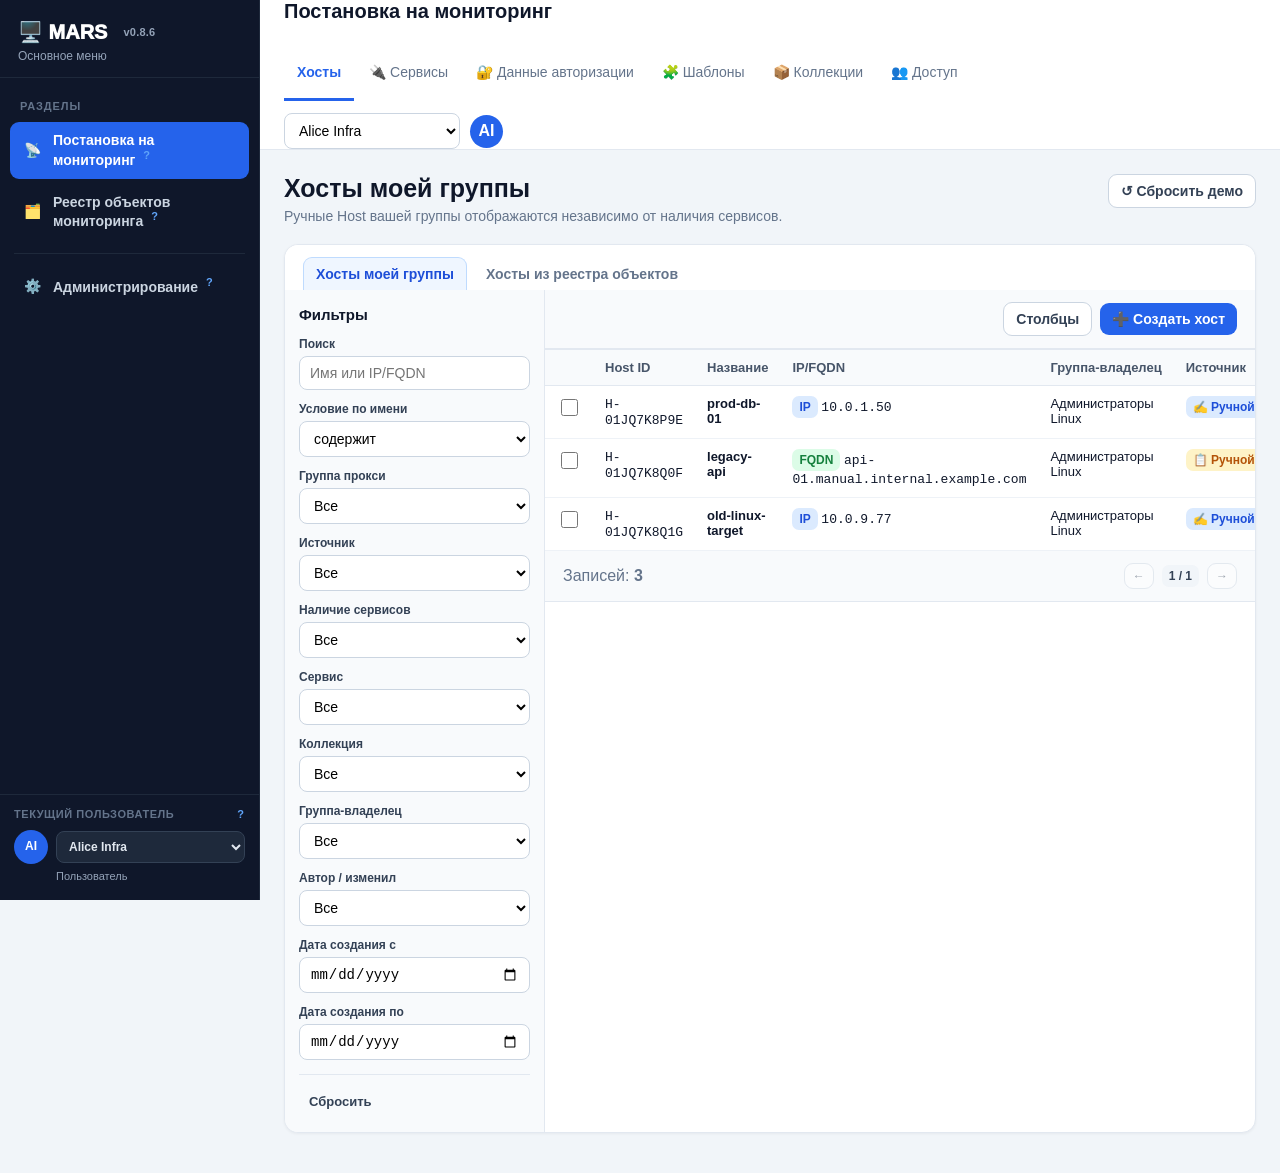
==== commit 1195d369: "Update index.html" ====
--- a/index.html
+++ b/index.html
@@ -3,7 +3,7 @@
 <head>
 <meta charset="UTF-8" />
 <meta name="viewport" content="width=device-width, initial-scale=1.0" />
-<title>MARS v0.8.3 — прототип</title>
+<title>MARS v0.8.6 — прототип</title>
 <style>
 :root{--blue:#2563eb;--blue2:#1d4ed8;--blue50:#eff6ff;--bg:#f1f5f9;--card:#fff;--line:#e2e8f0;--text:#0f172a;--muted:#64748b;--green:#15803d;--greenbg:#dcfce7;--amber:#b45309;--amberbg:#fef3c7;--red:#b91c1c;--redbg:#fee2e2;--violet:#6d28d9;--violetbg:#ede9fe;--slate:#334155;--slatebg:#f8fafc}
 *{box-sizing:border-box}body{margin:0;font-family:-apple-system,BlinkMacSystemFont,"Segoe UI",Roboto,Arial,sans-serif;background:var(--bg);color:var(--text)}
@@ -27,7 +27,8 @@
 input,select,textarea{border:1px solid #cbd5e1;border-radius:8px;padding:8px 10px;font-size:14px;background:#fff;outline:none}input:focus,select:focus,textarea:focus{border-color:var(--blue);box-shadow:0 0 0 3px rgba(37,99,235,.12)}textarea{resize:vertical}.wide{width:100%}.input{width:300px}.mono{font-family:ui-monospace,SFMono-Regular,Menlo,Monaco,Consolas,monospace}.muted{color:var(--muted)}.row{display:grid;grid-template-columns:1fr 1fr;gap:14px}.row3{display:grid;grid-template-columns:repeat(3,1fr);gap:14px}.field{margin-bottom:14px}.field label{display:block;font-weight:800;font-size:13px;color:var(--slate);margin-bottom:6px}.hint{color:var(--muted);font-size:12px;margin-top:5px;line-height:1.4}
 .badge{display:inline-flex;gap:4px;align-items:center;padding:4px 7px;border-radius:7px;background:#f1f5f9;color:#334155;font-size:12px;font-weight:750;white-space:nowrap}.b-blue{background:#dbeafe;color:#1d4ed8}.b-green{background:var(--greenbg);color:var(--green)}.b-amber{background:var(--amberbg);color:var(--amber)}.b-red{background:var(--redbg);color:var(--red)}.b-violet{background:var(--violetbg);color:var(--violet)}.pill-row{display:flex;gap:6px;flex-wrap:wrap;align-items:center}.box{padding:13px;border-radius:10px;border:1px solid var(--line);background:#f8fafc;margin:10px 0;line-height:1.45}.blue-box{background:var(--blue50);border-color:#bfdbfe;color:#1e40af}.amber-box{background:#fffbeb;border-color:#fde68a;color:#92400e}.red-box{background:#fef2f2;border-color:#fecaca;color:#b91c1c}.violet-box{background:#faf5ff;border-color:#e9d5ff;color:#6b21a8}
 .host-switch,.inner-tabs{display:flex;gap:6px;padding:12px 18px 0;background:#fff;flex-wrap:wrap}.host-switch button,.inner-tabs button{border-radius:9px 9px 0 0;background:transparent;color:var(--muted);border:1px solid transparent;border-bottom:0}.host-switch button.active,.inner-tabs button.active{background:var(--blue50);border-color:#bfdbfe;color:#1d4ed8;font-weight:850}.table-wrap{overflow:auto;max-height:620px;border-top:1px solid var(--line)}table{border-collapse:collapse;width:100%;min-width:1000px;font-size:13px}th{position:sticky;top:0;background:#f8fafc;border-bottom:1px solid var(--line);text-align:left;padding:10px 12px;color:#475569;font-weight:850;white-space:nowrap;z-index:1}td{padding:10px 12px;border-bottom:1px solid #eef2f7;vertical-align:top}tr.data-row{cursor:pointer}tr.data-row:hover{background:#f8fbff}.cell-title{font-weight:850;color:#0f172a}.cell-sub{font-size:12px;color:var(--muted);margin-top:3px}.empty{padding:36px;text-align:center;color:var(--muted)}.table-footer{padding:11px 18px;display:flex;justify-content:space-between;gap:12px;align-items:center;flex-wrap:wrap;background:#f8fafc}.pagination{display:flex;align-items:center;gap:6px}
-.card{background:#fff;border:1px solid var(--line);border-radius:11px;padding:13px;margin-bottom:10px;display:flex;gap:12px;justify-content:space-between;align-items:flex-start}.card:hover{border-color:#93c5fd}.card-main{display:flex;gap:12px;align-items:flex-start;min-width:0}.icon{font-size:25px;line-height:1}.card-title{font-size:15px;font-weight:900}.meta{margin-top:4px;color:var(--muted);font-size:13px;line-height:1.45}.modal-wrap{position:fixed;inset:0;background:rgba(15,23,42,.62);display:none;align-items:center;justify-content:center;z-index:90;padding:16px;backdrop-filter:blur(3px)}.modal-wrap.show{display:flex}.modal{width:100%;max-width:940px;max-height:92vh;display:flex;flex-direction:column;background:#fff;border-radius:14px;overflow:hidden;box-shadow:0 24px 70px rgba(0,0,0,.32)}.modal.small{max-width:600px}.modal-head,.modal-foot{background:#f8fafc;padding:15px 18px;border-bottom:1px solid var(--line);display:flex;align-items:center;justify-content:space-between;gap:12px}.modal-foot{border-top:1px solid var(--line);border-bottom:0}.modal-title{font-size:18px;font-weight:900}.modal-sub{font-size:13px;color:var(--muted);margin-top:3px}.modal-body{padding:18px;overflow:auto}.toast{position:fixed;right:18px;bottom:18px;background:#0f172a;color:#fff;padding:12px 16px;border-radius:10px;z-index:110;opacity:0;transform:translateY(50px);transition:.22s}.toast.show{opacity:1;transform:none}.checkbox{width:17px;height:17px;accent-color:var(--blue)}.service-picker{max-height:300px;overflow:auto}.separator{height:1px;background:var(--line);margin:14px 0}
+.card{background:#fff;border:1px solid var(--line);border-radius:11px;padding:13px;margin-bottom:10px;display:flex;gap:12px;justify-content:space-between;align-items:flex-start}.card:hover{border-color:#93c5fd}.card-main{display:flex;gap:12px;align-items:flex-start;min-width:0}.icon{font-size:25px;line-height:1}.card-title{font-size:15px;font-weight:900}.meta{margin-top:4px;color:var(--muted);font-size:13px;line-height:1.45}.modal-wrap{position:fixed;inset:0;background:rgba(15,23,42,.62);display:none;align-items:center;justify-content:center;z-index:90;padding:16px;backdrop-filter:blur(3px)}.modal-wrap.show{display:flex}.modal{width:100%;max-width:940px;max-height:92vh;display:flex;flex-direction:column;background:#fff;border-radius:14px;overflow:hidden;box-shadow:0 24px 70px rgba(0,0,0,.32)}.modal.small{max-width:600px}.modal.proxy-wide{max-width:1280px;width:calc(100vw - 40px)}
+.modal-head,.modal-foot{background:#f8fafc;padding:15px 18px;border-bottom:1px solid var(--line);display:flex;align-items:center;justify-content:space-between;gap:12px}.modal-foot{border-top:1px solid var(--line);border-bottom:0}.modal-title{font-size:18px;font-weight:900}.modal-sub{font-size:13px;color:var(--muted);margin-top:3px}.modal-body{padding:18px;overflow:auto}.toast{position:fixed;right:18px;bottom:18px;background:#0f172a;color:#fff;padding:12px 16px;border-radius:10px;z-index:110;opacity:0;transform:translateY(50px);transition:.22s}.toast.show{opacity:1;transform:none}.checkbox{width:17px;height:17px;accent-color:var(--blue)}.service-picker{max-height:300px;overflow:auto}.separator{height:1px;background:var(--line);margin:14px 0}
 .rule-flow{display:grid;grid-template-columns:1fr 120px 1fr;gap:14px;align-items:end}.rule-preview{margin-top:14px;padding:16px;border:1px dashed #bfdbfe;border-radius:11px;background:var(--blue50);text-align:center}.rule-preview-line{display:flex;align-items:center;justify-content:center;gap:10px;flex-wrap:wrap;font-weight:850}.rule-node{background:#fff;border:1px solid #bfdbfe;border-radius:9px;padding:8px 11px;color:#1e3a8a}.rule-arrow{color:var(--blue);font-weight:900}.rule-code{margin-top:8px;color:#475569;font-family:ui-monospace,SFMono-Regular,Menlo,Monaco,Consolas,monospace;font-size:12px}.grid3cards{display:grid;grid-template-columns:repeat(3,1fr);gap:12px}
 
 /* UX реестра объектов мониторинга — не влияет на механику постановки на мониторинг */
@@ -73,7 +74,7 @@
 .persistence-indicator{display:inline-flex;align-items:center;gap:6px;font-size:12px;color:#64748b;padding:5px 8px;border-radius:7px;background:#f8fafc;border:1px solid var(--line)}
 
 
-/* v0.8.3 — вертикальный сайдбар фильтров + единый редактор группы прокси */
+/* v0.8.6 — refinement групп прокси + переиспользуемые данные авторизации */
 .filter-layout{display:grid;grid-template-columns:260px minmax(0,1fr);align-items:start;min-height:420px}
 .filter-sidebar{border-right:1px solid var(--line);background:#f8fafc;padding:16px 14px;min-height:100%;position:sticky;top:0}
 .filter-sidebar-head{display:flex;align-items:center;justify-content:space-between;gap:8px;margin-bottom:14px}
@@ -113,12 +114,33 @@
 .proxy-group-card .actions{display:flex;gap:8px;flex-wrap:wrap;justify-content:flex-end}
 @media (max-width: 1180px){.proxy-group-editor{grid-template-columns:1fr}.proxy-group-empty{min-height:280px}}
 
+
+/* v0.8.6 — expandable proxy-group rows + kebab action menu */
+.proxy-row-toggle{width:28px;text-align:center;color:var(--muted);font-size:14px}
+.proxy-row-expanded{background:rgba(255,255,255,.018)}
+.proxy-detail-row td{padding:0!important;border-top:0!important}
+.proxy-detail-strip{display:flex;gap:34px;align-items:center;flex-wrap:wrap;padding:13px 42px 15px;border-top:1px solid rgba(148,163,184,.10);background:rgba(255,255,255,.018)}
+.proxy-detail-item{display:flex;gap:9px;align-items:baseline;min-width:170px}
+.proxy-detail-item .k{font-size:12px;color:var(--muted)}
+.proxy-detail-item .v{font-size:13px;font-weight:600}
+.proxy-mode-active{display:inline-flex;align-items:center;padding:3px 9px;border-radius:999px;background:rgba(239,68,68,.13);color:#ef8b80;font-weight:700;font-size:12px}
+.proxy-mode-passive{display:inline-flex;align-items:center;padding:3px 9px;border-radius:999px;background:rgba(245,158,11,.14);color:#d6a21f;font-weight:700;font-size:12px}
+.proxy-count-pill{display:inline-flex;align-items:center;gap:6px;padding:4px 9px;border:1px solid var(--line);border-radius:7px;font-size:12px;white-space:nowrap}
+.proxy-kebab-cell{position:relative;width:44px;text-align:right;overflow:visible!important}
+.proxy-kebab{width:30px;height:30px;padding:0!important;border:0!important;background:transparent!important;font-size:21px;line-height:1;color:var(--muted)!important}
+.proxy-kebab:hover{background:rgba(148,163,184,.12)!important;color:var(--text)!important}
+.proxy-action-menu{position:absolute;right:10px;top:35px;z-index:90;width:158px;padding:7px;border:1px solid var(--line);border-radius:11px;background:var(--panel);box-shadow:0 14px 36px rgba(0,0,0,.28);text-align:left}
+.proxy-action-menu button{display:flex;width:100%;justify-content:flex-start;border:0!important;background:transparent!important;padding:9px 10px!important;border-radius:7px;color:var(--text)!important}
+.proxy-action-menu button:hover{background:rgba(148,163,184,.12)!important}
+.proxy-action-menu button.danger{color:#ef6b73!important}
+.proxy-action-menu button:disabled{opacity:.42;cursor:not-allowed}
+
 </style>
 </head>
 <body>
 <aside id="product-sidebar" class="product-sidebar">
   <div class="sidebar-head">
-    <div class="sidebar-brand">🖥️ MARS <span class="mars-version" onclick="showPrototypeHelp(event,\'prototype.version\')" title="Версия макета">v0.8.3</span></div>
+    <div class="sidebar-brand">🖥️ MARS <span class="mars-version" onclick="showPrototypeHelp(event,\'prototype.version\')" title="Версия макета">v0.8.6</span></div>
     <div id="sidebar-context" class="sidebar-context">Основное меню</div>
   </div>
   <div id="sidebar-menu" class="sidebar-menu"></div>
@@ -127,8 +149,8 @@
 
 <!-- 1. Постановка на мониторинг. Механика из исходного макета сохранена отдельным state/набором функций. -->
 <div id="product-monitoring" class="app-section active">
-<nav class="app-nav"><div class="nav"><div style="display:flex;align-items:center;gap:20px;flex-wrap:wrap"><div class="brand">Постановка на мониторинг</div><div class="tabs"><div id="nav-hosts" class="tab active" onclick="switchSection('hosts')">Хосты</div><div id="nav-services" class="tab" onclick="switchSection('services')">🔌 Сервисы</div><div id="nav-templates" class="tab" onclick="switchSection('templates')">🧩 Шаблоны</div><div id="nav-collections" class="tab" onclick="switchSection('collections')">📦 Коллекции</div><div id="nav-access" class="tab" onclick="switchSection('access')">👥 Доступ</div></div></div><div class="user"><select id="current-user" onchange="switchUser(this.value)"></select><div id="avatar" class="avatar">AI</div></div></div></nav>
-<main><section id="section-hosts" class="section active"></section><section id="section-services" class="section"></section><section id="section-templates" class="section"></section><section id="section-collections" class="section"></section><section id="section-access" class="section"></section></main>
+<nav class="app-nav"><div class="nav"><div style="display:flex;align-items:center;gap:20px;flex-wrap:wrap"><div class="brand">Постановка на мониторинг</div><div class="tabs"><div id="nav-hosts" class="tab active" onclick="switchSection('hosts')">Хосты</div><div id="nav-services" class="tab" onclick="switchSection('services')">🔌 Сервисы</div><div id="nav-authdata" class="tab" onclick="switchSection('authdata')">🔐 Данные авторизации</div><div id="nav-templates" class="tab" onclick="switchSection('templates')">🧩 Шаблоны</div><div id="nav-collections" class="tab" onclick="switchSection('collections')">📦 Коллекции</div><div id="nav-access" class="tab" onclick="switchSection('access')">👥 Доступ</div></div></div><div class="user"><select id="current-user" onchange="switchUser(this.value)"></select><div id="avatar" class="avatar">AI</div></div></div></nav>
+<main><section id="section-hosts" class="section active"></section><section id="section-services" class="section"></section><section id="section-templates" class="section"></section><section id="section-collections" class="section"></section><section id="section-authdata" class="section"></section><section id="section-access" class="section"></section></main>
 </div>
 
 <!-- 2. Реестр объектов мониторинга -->
@@ -155,7 +177,7 @@
 let proxyGroupDraft=null;
 const $=id=>document.getElementById(id);const esc=v=>String(v??'').replace(/[&<>\"]/g,c=>({'&':'&amp;','<':'&lt;','>':'&gt;','"':'&quot;'}[c]));const q=v=>"'"+String(v).replace(/\\/g,'\\\\').replace(/'/g,"\\'")+"'";const uid=p=>p+'-'+Math.random().toString(36).slice(2,8)+Date.now().toString(36).slice(-4);const now=()=>new Date().toLocaleString('ru-RU',{year:'numeric',month:'2-digit',day:'2-digit',hour:'2-digit',minute:'2-digit'});
 function toast(msg){const e=$('toast');e.textContent=msg;e.classList.add('show');setTimeout(()=>e.classList.remove('show'),2400)}
-function openModal(title,sub,body,foot,small=false){$('modal-title').textContent=title;$('modal-sub').textContent=sub||'';$('modal-body').innerHTML=body;$('modal-foot').innerHTML=foot||'<button onclick="closeModal()">Закрыть</button>';$('modal').classList.toggle('small',small);$('modal-wrap').classList.add('show')}
+function openModal(title,sub,body,foot,small=false){$('modal-title').textContent=title;$('modal-sub').textContent=sub||'';$('modal-body').innerHTML=body;$('modal-foot').innerHTML=foot||'<button onclick="closeModal()">Закрыть</button>';$('modal').classList.remove('proxy-wide');$('modal').classList.toggle('small',small);$('modal-wrap').classList.add('show')}
 function closeModal(){$('modal-wrap').classList.remove('show');$('modal').classList.remove('small')}
 function confirmModal(title,msg,action,args=''){openModal(title,'Подтвердите действие',`<div class="box red-box">${msg}</div>`,`<button class="outline" onclick="closeModal()">Отмена</button><button class="danger" onclick="${action}(${args});closeModal()">Удалить</button>`,true)}
 function demoState(){return {currentUserId:'u-alice',users:[{id:'u-admin',name:'MARS Admin',initials:'MA',isAdmin:true,groups:['g-linux','g-postgres','g-app'],permissions:{'g-linux':['monitoring.manage'],'g-postgres':['monitoring.manage'],'g-app':['monitoring.manage']}},{id:'u-alice',name:'Alice Infra',initials:'AI',isAdmin:false,groups:['g-linux'],permissions:{'g-linux':['monitoring.manage']}},{id:'u-dmitry',name:'Dmitry Infra',initials:'DI',isAdmin:false,groups:['g-linux'],permissions:{'g-linux':['monitoring.manage']}},{id:'u-bob',name:'Bob DB',initials:'BD',isAdmin:false,groups:['g-postgres'],permissions:{'g-postgres':['monitoring.manage']}},{id:'u-eve',name:'Eve ReadOnly',initials:'ER',isAdmin:false,groups:['g-app'],permissions:{}}],groups:[{id:'g-linux',name:'Администраторы Linux'},{id:'g-postgres',name:'Администраторы PostgreSQL'},{id:'g-app',name:'Администраторы приложений'}],proxyGroups:[{id:'prod-dmz',name:'Production DMZ'},{id:'analytics',name:'Analytics'},{id:'k8s',name:'K8s Cluster'}],catalogSources:[{id:'cmdb-main',name:'CMDB Main'}],catalogHosts:[{sourceId:'cmdb-main',externalId:'srv-1001',name:'web-prod-01',addressType:'ip',address:'10.0.1.50',proxyGroup:'prod-dmz',environment:'prod',os:'Ubuntu 22.04'},{sourceId:'cmdb-main',externalId:'srv-1002',name:'db-analytics',addressType:'fqdn',address:'db-analytics.internal.example.com',proxyGroup:'analytics',environment:'prod',os:'PostgreSQL Appliance'},{sourceId:'cmdb-main',externalId:'srv-1003',name:'cache-01',addressType:'ip',address:'192.168.1.10',proxyGroup:'k8s',environment:'stage',os:'Debian 12'},{sourceId:'cmdb-main',externalId:'srv-1004',name:'app-k8s-node-07',addressType:'fqdn',address:'node-07.k8s.internal.example.com',proxyGroup:'k8s',environment:'prod',os:'Talos Linux'}],hosts:[{id:'H-01JQ7K8P4F',name:'db-analytics',addressType:'fqdn',address:'db-analytics.internal.example.com',proxyGroup:'analytics',status:'UP',sourceType:'catalog',createdBy:'u-admin',createdAt:'30.06.2026, 10:10',catalogBinding:{sourceId:'cmdb-main',externalId:'srv-1002',lastSyncAt:'30.06.2026, 10:10',syncStatus:'synced'},prefilledFromCatalog:null,collectionLinks:[{collectionId:'col-data',attachedByGroupId:'g-postgres',attachedByUserId:'u-bob',attachedAt:'30.06.2026, 10:25'}],attachments:[{id:'att-1',serviceId:'svc-pg',attachedByGroupId:'g-postgres',attachedByUserId:'u-bob',attachedAt:'30.06.2026, 10:20',portOverride:null,direct:true,collectionIds:['col-data']},{id:'att-1r',serviceId:'svc-redis',attachedByGroupId:'g-postgres',attachedByUserId:'u-bob',attachedAt:'30.06.2026, 10:25',portOverride:null,direct:false,collectionIds:['col-data']}]},{id:'H-01JQ7K8P5A',name:'web-prod-01',addressType:'ip',address:'10.0.1.50',proxyGroup:'prod-dmz',status:'UP',sourceType:'catalog',createdBy:'u-admin',createdAt:'30.06.2026, 10:10',catalogBinding:{sourceId:'cmdb-main',externalId:'srv-1001',lastSyncAt:'30.06.2026, 10:10',syncStatus:'synced'},prefilledFromCatalog:null,collectionLinks:[{collectionId:'col-web',attachedByGroupId:'g-linux',attachedByUserId:'u-alice',attachedAt:'30.06.2026, 10:24'}],attachments:[{id:'att-2',serviceId:'svc-nginx',attachedByGroupId:'g-linux',attachedByUserId:'u-alice',attachedAt:'30.06.2026, 10:22',portOverride:null,direct:true,collectionIds:['col-web']},{id:'att-2n',serviceId:'svc-node',attachedByGroupId:'g-linux',attachedByUserId:'u-alice',attachedAt:'30.06.2026, 10:24',portOverride:null,direct:false,collectionIds:['col-web']}]},{id:'H-01JQ7K8P6B',name:'cache-01',addressType:'ip',address:'192.168.1.10',proxyGroup:'k8s',status:'UP',sourceType:'catalog',createdBy:'u-admin',createdAt:'30.06.2026, 10:10',catalogBinding:{sourceId:'cmdb-main',externalId:'srv-1003',lastSyncAt:'30.06.2026, 10:10',syncStatus:'synced'},prefilledFromCatalog:null,collectionLinks:[],attachments:[]},{id:'H-01JQ7K8P7C',name:'app-k8s-node-07',addressType:'fqdn',address:'node-07.k8s.internal.example.com',proxyGroup:'k8s',status:'WARN',sourceType:'catalog',createdBy:'u-admin',createdAt:'30.06.2026, 10:10',catalogBinding:{sourceId:'cmdb-main',externalId:'srv-1004',lastSyncAt:'30.06.2026, 10:10',syncStatus:'synced'},prefilledFromCatalog:null,collectionLinks:[],attachments:[]},{id:'H-01JQ7K8P8D',name:'prod-db-01',addressType:'ip',address:'10.0.1.50',proxyGroup:'prod-dmz',status:'UP',sourceType:'manual',ownerGroupId:'g-postgres',createdBy:'u-bob',createdAt:'30.06.2026, 11:05',catalogBinding:null,prefilledFromCatalog:null,collectionLinks:[],attachments:[{id:'att-3',serviceId:'svc-pg',attachedByGroupId:'g-postgres',attachedByUserId:'u-bob',attachedAt:'30.06.2026, 11:05',portOverride:5433,direct:true,collectionIds:[]},{id:'att-3b',serviceId:'svc-node',attachedByGroupId:'g-linux',attachedByUserId:'u-alice',attachedAt:'30.06.2026, 11:12',portOverride:null,direct:true,collectionIds:[]}]},{id:'H-01JQ7K8P9E',name:'prod-db-01',addressType:'ip',address:'10.0.1.50',proxyGroup:'prod-dmz',status:'UP',sourceType:'manual',ownerGroupId:'g-linux',createdBy:'u-alice',createdAt:'30.06.2026, 11:15',catalogBinding:null,prefilledFromCatalog:null,collectionLinks:[],attachments:[{id:'att-4',serviceId:'svc-node',attachedByGroupId:'g-linux',attachedByUserId:'u-alice',attachedAt:'30.06.2026, 11:15',portOverride:null,direct:true,collectionIds:[]}]},{id:'H-01JQ7K8Q0F',name:'legacy-api',addressType:'fqdn',address:'api-01.manual.internal.example.com',proxyGroup:'prod-dmz',status:'WARN',sourceType:'manual-prefill',ownerGroupId:'g-linux',createdBy:'u-alice',createdAt:'30.06.2026, 11:25',catalogBinding:null,prefilledFromCatalog:{sourceId:'cmdb-main',externalId:'srv-1001',copiedAt:'30.06.2026, 11:25'},collectionLinks:[],attachments:[{id:'att-5',serviceId:'svc-nginx',attachedByGroupId:'g-linux',attachedByUserId:'u-alice',attachedAt:'30.06.2026, 11:25',portOverride:8443,direct:true,collectionIds:[]}]},{id:'H-01JQ7K8Q1G',name:'old-linux-target',addressType:'ip',address:'10.0.9.77',proxyGroup:'prod-dmz',status:'UP',sourceType:'manual',ownerGroupId:'g-linux',createdBy:'u-alice',createdAt:'25.06.2026, 15:10',catalogBinding:null,prefilledFromCatalog:null,collectionLinks:[],attachments:[{id:'att-6',serviceId:'svc-pg',attachedByGroupId:'g-postgres',attachedByUserId:'u-bob',attachedAt:'27.06.2026, 12:00',portOverride:null,direct:true,collectionIds:[]}]}],services:[{id:'svc-pg',name:'PostgreSQL',type:'SQL',icon:'🐘',defaultPort:5432,metrics:'/metrics',ownerGroupId:'g-postgres',authMode:'basic',protocol:'http',createdBy:'u-bob'},{id:'svc-nginx',name:'Nginx HTTPS',type:'ExporterScrape',icon:'🌐',defaultPort:443,metrics:'/nginx_metrics',ownerGroupId:'g-linux',authMode:'none',protocol:'https',createdBy:'u-alice'},{id:'svc-node',name:'Node Exporter',type:'ExporterScrape',icon:'🖥️',defaultPort:9100,metrics:'/metrics',ownerGroupId:'g-linux',authMode:'none',protocol:'http',createdBy:'u-alice'},{id:'svc-redis',name:'Redis Cache',type:'ExporterScrape',icon:'🔴',defaultPort:6379,metrics:'/metrics',ownerGroupId:'g-postgres',authMode:'bearer',protocol:'http',createdBy:'u-bob'}],templates:[{id:'tpl-nginx',name:'Шаблон «Nginx Standard»',type:'ExporterScrape',icon:'🌐',defaultPort:80,metrics:'/metrics',protocol:'http',ownerGroupId:'g-linux',createdBy:'u-alice'},{id:'tpl-pg',name:'Шаблон «PostgreSQL Advanced»',type:'SQL',icon:'🐘',defaultPort:5432,metrics:'/metrics',protocol:'http',ownerGroupId:'g-postgres',createdBy:'u-bob'}],collections:[{id:'col-web',name:'Linux Standard',description:'Базовый набор для Linux-хостов',ownerGroupId:'g-linux',createdBy:'u-alice',serviceIds:['svc-nginx','svc-node']},{id:'col-data',name:'PostgreSQL Standard',description:'Набор сервисов для PostgreSQL-хостов',ownerGroupId:'g-postgres',createdBy:'u-bob',serviceIds:['svc-pg','svc-redis']}]}}
@@ -164,7 +186,7 @@
 function loadState(){try{state=localStorage.getItem(STORE_KEY)?normalizeState(JSON.parse(localStorage.getItem(STORE_KEY))):demoState()}catch(e){state=demoState()}saveState()}function saveState(){localStorage.setItem(STORE_KEY,JSON.stringify(state))}function resetDemo(){localStorage.removeItem(STORE_KEY);state=normalizeState(demoState());selectedHostIds.clear();showHostsWithoutServices=false;saveState();renderAll();toast('Демо-данные сброшены')}
 function currentUser(){return state.users.find(u=>u.id===state.currentUserId)||state.users[0]}function userById(id){return state.users.find(u=>u.id===id)}function groupById(id){return state.groups.find(g=>g.id===id)}function serviceById(id){return state.services.find(s=>s.id===id)}function templateById(id){return state.templates.find(t=>t.id===id)}function collectionById(id){return state.collections.find(c=>c.id===id)}function isAdmin(){return !!currentUser().isAdmin}function userGroupIds(){return new Set(currentUser().groups||[])}function hasMonitoringPermission(gid){return isAdmin()||!!currentUser().permissions?.[gid]?.includes('monitoring.manage')}function canManageService(s){return !!s&&hasMonitoringPermission(s.ownerGroupId)}function canManageTemplate(t){return !!t&&hasMonitoringPermission(t.ownerGroupId)}function canManageCollection(c){return !!c&&hasMonitoringPermission(c.ownerGroupId)}function visibleCollections(){return isAdmin()?state.collections:state.collections.filter(c=>userGroupIds().has(c.ownerGroupId))}function canAttachService(s){return canManageService(s)}function canDetach(a){return !!a&&hasMonitoringPermission(a.attachedByGroupId)}function isManualHost(h){return !!h&&h.sourceType!=='catalog'}function isCreatorGroupUser(h){return !!h?.ownerGroupId&&(isAdmin()||(userGroupIds().has(h.ownerGroupId)&&hasMonitoringPermission(h.ownerGroupId)))}function canEditHost(h){return !!h&&isManualHost(h)&&(isAdmin()||isCreatorGroupUser(h))}function canCloneHost(h){return canEditHost(h)}function canDeleteHost(h){return !!h&&(isAdmin()||(isManualHost(h)&&isCreatorGroupUser(h)&&h.attachments.length===0))}function hostDeleteReason(h){if(!h)return'Хост не найден';if(isAdmin())return'';if(!isManualHost(h))return'Хосты из справочника обычный пользователь удалить не может.';if(!isCreatorGroupUser(h))return'Удалить ручной хост могут создатель и его одногрупники с permission «Постановка на мониторинг».';if(h.attachments.length)return`Сначала отсоедините все сервисы. На хосте осталось подключений: ${h.attachments.length}.`;return''}
 function sourceLabel(h){return h.sourceType==='catalog'?'Справочник':h.sourceType==='manual-prefill'?'Ручной · prefill':'Ручной'}function sourceBadge(h){return h.sourceType==='catalog'?'<span class="badge b-violet">📚 Справочник</span>':h.sourceType==='manual-prefill'?'<span class="badge b-amber">📋 Ручной · prefill</span>':'<span class="badge b-blue">✍️ Ручной</span>'}function addressBadge(h){return h.addressType==='fqdn'?'<span class="badge b-green">FQDN</span>':'<span class="badge b-blue">IP</span>'}function proxyName(id){return state.proxyGroups.find(x=>x.id===id)?.name||id}function findAttachment(h,sid,gid){return(h.attachments||[]).find(a=>a.serviceId===sid&&a.attachedByGroupId===gid)}function hasDirectService(h,sid,gid){return !!findAttachment(h,sid,gid)?.direct}function ownAttachments(h){return(h.attachments||[]).filter(a=>isAdmin()||userGroupIds().has(a.attachedByGroupId))}function isOwnedForUser(h){return isManualHost(h)&&h.ownerGroupId&&(isAdmin()||userGroupIds().has(h.ownerGroupId))}function visibleHostCollections(h){return(h.collectionLinks||[]).filter(l=>isAdmin()||userGroupIds().has(l.attachedByGroupId)).map(l=>collectionById(l.collectionId)).filter(Boolean)}
-function switchSection(sec){activeSection=sec;document.querySelectorAll('#product-monitoring .section').forEach(s=>s.classList.remove('active'));document.querySelectorAll('#product-monitoring .tab').forEach(s=>s.classList.remove('active'));$('section-'+sec).classList.add('active');$('nav-'+sec).classList.add('active');renderAll()}function switchUser(id){state.currentUserId=id;selectedHostIds.clear();saveState();renderAll();renderRegistry();renderAdmin();renderProductSidebar()}function renderAll(){renderUserSwitcher();renderHosts();renderServices();renderTemplates();renderCollections();renderAccess()}function renderUserSwitcher(){$('current-user').innerHTML=state.users.map(u=>`<option value="${esc(u.id)}" ${u.id===state.currentUserId?'selected':''}>${esc(u.name)}${u.isAdmin?' · admin':''}</option>`).join('');$('avatar').textContent=currentUser().initials||'U'}function page(sec,title,sub,actions,body){$('section-'+sec).innerHTML=`<div class="page-head"><div><h1 class="title">${title}</h1><div class="sub">${sub||''}</div></div><div class="actions">${actions||''}</div></div>${body}`}
+function switchSection(sec){activeSection=sec;document.querySelectorAll('#product-monitoring .section').forEach(s=>s.classList.remove('active'));document.querySelectorAll('#product-monitoring .tab').forEach(s=>s.classList.remove('active'));$('section-'+sec).classList.add('active');$('nav-'+sec).classList.add('active');renderAll()}function switchUser(id){state.currentUserId=id;selectedHostIds.clear();saveState();renderAll();renderRegistry();renderAdmin();renderProductSidebar()}function renderAll(){renderUserSwitcher();renderHosts();renderServices();renderTemplates();renderCollections();renderAuthorizationDataV084();renderAccess()}function renderUserSwitcher(){$('current-user').innerHTML=state.users.map(u=>`<option value="${esc(u.id)}" ${u.id===state.currentUserId?'selected':''}>${esc(u.name)}${u.isAdmin?' · admin':''}</option>`).join('');$('avatar').textContent=currentUser().initials||'U'}function page(sec,title,sub,actions,body){$('section-'+sec).innerHTML=`<div class="page-head"><div><h1 class="title">${title}</h1><div class="sub">${sub||''}</div></div><div class="actions">${actions||''}</div></div>${body}`}
 function connectedHosts(){return state.hosts.filter(h=>ownAttachments(h).length||(isOwnedForUser(h)&&h.attachments.length)||(showHostsWithoutServices&&isOwnedForUser(h)&&!h.attachments.length))}function catalogHosts(){return state.hosts.filter(h=>h.sourceType==='catalog')}
 function renderHosts(){const arr=hostView==='catalog'?catalogHosts():connectedHosts();const without=state.hosts.filter(h=>isOwnedForUser(h)&&!h.attachments.length).length;const canCreate=isAdmin()||[...userGroupIds()].some(hasMonitoringPermission);page('hosts',hostView==='catalog'?'Хосты из справочника':'Подключённые хосты',hostView==='catalog'?'Синхронизируемые хосты внешнего справочника.':'Хосты с мониторингом ваших групп и ручные Host вашей группы.',`<button class="outline" onclick="resetDemo()">↺ Сбросить демо</button>`,`<div class="panel"><div class="host-switch"><button class="${hostView==='connected'?'active':''}" onclick="hostView='connected';renderHosts()">🔗 Подключённые хосты</button><button class="${hostView==='catalog'?'active':''}" onclick="hostView='catalog';renderHosts()">📚 Хосты из справочника</button></div><div class="info">${hostView==='connected'?'<b>Механика сохранена:</b> ручной Host может существовать без сервисов; коллекции являются desired-state и не создают дублей Host-Service.':'<b>Каталог:</b> поля справочных Host обновляются синхронизацией.'}</div><div class="toolbar"><div class="actions">${hostView==='connected'?`<label class="badge ${showHostsWithoutServices?'b-amber':''}" style="cursor:pointer"><input class="checkbox" type="checkbox" ${showHostsWithoutServices?'checked':''} onchange="showHostsWithoutServices=this.checked;renderHosts()"> Показывать хосты без сервисов${without?` · ${without}`:''}</label>`:''}</div><div class="actions">${selectedHostIds.size?`<span class="muted">Выбрано: <b>${selectedHostIds.size}</b></span><button class="sm outline" onclick="openBulkAttachModal()">＋ Сервис</button><button class="sm outline" onclick="openBulkCollectionModal()">📦 Коллекция</button>`:''}${hostView==='connected'?`<button ${canCreate?'':'disabled'} onclick="openHostCreateModal()">➕ Создать хост</button>`:'<button class="outline" onclick="syncCatalogHosts()">🔄 Синхронизировать</button>'}</div></div>${renderHostTable(arr)}</div>`) }
 function renderHostTable(arr){return`<div class="table-wrap"><table><thead><tr><th></th><th>Host ID</th><th>Имя</th><th>IP / FQDN</th><th>Источник</th><th>CMDB / External ID</th><th>Группа прокси</th><th>Коллекции</th><th>Сервисы моих групп</th><th>Действия</th></tr></thead><tbody>${arr.length?arr.map(h=>`<tr class="data-row" onclick="openHostDetails(${q(h.id)})"><td onclick="event.stopPropagation()"><input class="checkbox" type="checkbox" ${selectedHostIds.has(h.id)?'checked':''} onchange="this.checked?selectedHostIds.add(${q(h.id)}):selectedHostIds.delete(${q(h.id)});renderHosts()"></td><td class="mono"><b>${esc(h.id)}</b></td><td><b>${esc(h.name)}</b></td><td>${addressBadge(h)} <span class="mono">${esc(h.address)}</span></td><td>${sourceBadge(h)}</td><td class="mono">${esc(h.catalogBinding?.externalId||'—')}</td><td>${esc(proxyName(h.proxyGroup))}</td><td><div class="pill-row">${visibleHostCollections(h).map(c=>`<span class="badge b-green">📦 ${esc(c.name)}</span>`).join('')||'<span class="muted">—</span>'}</div></td><td><div class="pill-row">${ownAttachments(h).map(a=>{const s=serviceById(a.serviceId);return`<span class="badge b-blue">${esc(s?.icon||'🔌')} ${esc(s?.name||'')}</span>`}).join('')||'<span class="muted">—</span>'}</div></td><td onclick="event.stopPropagation()"><div class="actions"><button class="xs outline" onclick="openHostDetails(${q(h.id)})">Детали</button>${state.services.some(canAttachService)?`<button class="xs" onclick="openAttachModal(${q(h.id)})">＋ Сервис</button>`:''}${canCloneHost(h)?`<button class="xs outline" onclick="openCloneHost(${q(h.id)})">⧉</button>`:''}${canDeleteHost(h)?`<button class="xs danger" onclick="openDeleteHostModal(${q(h.id)})">🗑️</button>`:''}</div></td></tr>`).join(''):`<tr><td colspan="10" class="empty">Хосты не найдены</td></tr>`}</tbody></table></div>`}
@@ -308,8 +330,8 @@
    -------------------------------------------------------------------------- */
 const REGISTRY_STORE_KEY='mars-registry-prototype-v4';
 const REGISTRY_STORE_VERSION=7;
-const MARS_MOCKUP_VERSION='0.8.2';
-const PROTOTYPE_HELP_VERSION=`18.09.2026 · MARS mockup v${MARS_MOCKUP_VERSION}`;
+const MARS_MOCKUP_VERSION='0.8.6';
+const PROTOTYPE_HELP_VERSION=`21.09.2026 · MARS mockup v${MARS_MOCKUP_VERSION}`;
 
 
 function registryCurrentCollectionForType(type){return registryAssignedCollection(type)}
@@ -494,13 +516,18 @@
 const PROTOTYPE_HELP={
  'prototype.version':{
    title:'Версия макета MARS',
-   body:'Текущая версия интерактивного прототипа: v0.8.3. Редактирование параметров группы прокси и управление составом прокси объединены в одно окно; Реестр объектов мониторинга в этой итерации не менялся.',
+   body:'Текущая версия интерактивного прототипа: v0.8.6. Уточнён UX списка групп прокси: клик по строке раскрывает детали, а изменение и удаление доступны через меню действий ⋮. Единая широкая модалка по-прежнему объединяет основные настройки и состав группы. Групповые переиспользуемые «Данные авторизации» сохранены; Реестр объектов мониторинга в этой итерации не менялся.',
    constraints:['Версия относится к макету, а не к промышленной версии продукта MARS.','При каждой следующей функциональной доработке макета номер версии увеличивается.','Номер версии в интерфейсе и пояснения в тултипах должны обновляться одновременно.']
  },
  'nav.monitoring':{
    title:'Постановка на мониторинг',
-   body:'Пользовательский раздел подключения Host к мониторингу: Host, сервисы, шаблоны, коллекции и права.',
+   body:'Пользовательский раздел подключения Host к мониторингу: Host, сервисы, шаблоны, коллекции, переиспользуемые данные авторизации и права.',
    constraints:['Механика этого раздела изолирована от Реестра объектов мониторинга и не должна меняться при доработках реестра.','Host в этом разделе и объект типа Host в Реестре — связанные по смыслу, но разные пользовательские контексты.']
+ },
+ 'monitoring.authorization':{
+   title:'Данные авторизации',
+   body:'Переиспользуемые групповые сущности с реквизитами Basic Auth или Bearer Token. Сервис хранит ссылку на выбранную сущность, поэтому одни реквизиты можно использовать в нескольких сервисах своей группы.',
+   constraints:['Секреты не отображаются в списках, карточках сервисов и при повторном выборе.','Сервис может ссылаться только на данные авторизации своей группы-владельца.','Удаление сущности блокируется, пока на неё ссылается хотя бы один сервис.','Изменение общей сущности влияет на все сервисы, которые её используют.']
  },
  'nav.registry':{
    title:'Реестр объектов мониторинга',
@@ -1664,7 +1691,7 @@
 
 function migrateMonitoringV080(){
  if(!state.users.some(u=>u.id==='u-nogroup'))state.users.push({id:'u-nogroup',name:'No Group User',initials:'NG',isAdmin:false,groups:[],permissions:{}});
- state.proxyGroups=(state.proxyGroups||[]).map((g,i)=>({id:g.id,name:g.name,description:g.description||'',mode:g.mode||'active',domains:g.domains||[],networks:g.networks||[],timeoutSec:g.timeoutSec||30,auth:g.auth||'none',createdAt:g.createdAt||'01.09.2026, 09:00',updatedAt:g.updatedAt||'01.09.2026, 09:00',updatedBy:g.updatedBy||'u-admin',proxies:g.proxies||[{id:`px-${g.id}-1`,name:`${g.name} proxy 1`,description:'',address:i===0?'proxy-dmz-01.internal':'10.10.'+(i+1)+'.10',enabled:true,lastContact:'18.09.2026, 14:30',createdAt:'01.09.2026, 09:00',updatedAt:'18.09.2026, 14:30',updatedBy:'u-admin'}]}));
+ state.proxyGroups=(state.proxyGroups||[]).map((g,i)=>({id:g.id,name:g.name,description:g.description||'',mode:g.mode||'active',domains:g.domains||[],networks:g.networks||[],timeoutSec:g.timeoutSec||30,auth:g.auth||'none',createdAt:g.createdAt||'01.09.2026, 09:00',createdBy:g.createdBy||g.updatedBy||'u-admin',updatedAt:g.updatedAt||'01.09.2026, 09:00',updatedBy:g.updatedBy||'u-admin',proxies:g.proxies||[{id:`px-${g.id}-1`,name:`${g.name} proxy 1`,description:'',address:i===0?'proxy-dmz-01.internal':'10.10.'+(i+1)+'.10',enabled:true,lastContact:'18.09.2026, 14:30',createdAt:'01.09.2026, 09:00',updatedAt:'18.09.2026, 14:30',updatedBy:'u-admin'}]}));
  state.dataAdmin=state.dataAdmin||{};
  state.dataAdmin.collectorSettings=state.dataAdmin.collectorSettings||{
   ExporterScrapeAgent:{configured:true,scrapeInterval:15,scrapeTimeout:10,labels:[{key:'environment',value:'prod'}],updatedAt:'18.09.2026, 10:00',updatedBy:'u-admin'},
@@ -1817,7 +1844,7 @@
 
 // DATA ADMIN
 function renderDataAdmin(){if(!isAdmin())return`<div class="info"><b>Сбор данных доступен Администратору MARS.</b></div><div class="empty">Переключитесь на MARS Admin для изменения настроек.</div>`;return`<div class="info"><b>Сбор данных — административная основа «Постановки на мониторинг».</b> Группы прокси обязательны для Host, глобальная конфигурация типа обязательна для создания сервиса.</div><div class="inner-tabs"><button class="${monUi.dataTab==='proxy'?'active':''}" onclick="monUi.dataTab='proxy';renderAdmin()">Группы прокси</button><button class="${monUi.dataTab==='settings'?'active':''}" onclick="monUi.dataTab='settings';renderAdmin()">Настройки сбора данных</button><button class="${monUi.dataTab==='history'?'active':''}" onclick="monUi.dataTab='history';renderAdmin()">История</button></div>${monUi.dataTab==='proxy'?renderProxyGroupsAdminV08():monUi.dataTab==='settings'?renderCollectorSettingsAdminV08():renderAuditAdminV08()}`}
-function renderProxyGroupsAdminV08(){return`<div class="toolbar"><div><b>Группы прокси</b><div class="hint">Прокси создаются только внутри группы.</div></div><button onclick="openProxyGroupV08()">➕ Добавить группу прокси</button></div><div class="table-wrap"><table><thead><tr><th>Название</th><th>Режим</th><th>Домены</th><th>Сети</th><th>Прокси</th><th>Изменено</th><th>Действия</th></tr></thead><tbody>${state.proxyGroups.map(g=>`<tr class="data-row" onclick="openProxyGroupDetailsV08(${q(g.id)})"><td><b>${esc(g.name)}</b></td><td>${g.mode==='active'?'Активный':'Пассивный'}</td><td>${esc((g.domains||[]).join(', ')||'—')}</td><td>${esc((g.networks||[]).join(', ')||'—')}</td><td><span class="badge">${(g.proxies||[]).length}</span></td><td>${esc(g.updatedAt||'—')}</td><td onclick="event.stopPropagation()"><button class="xs outline" onclick="openProxyGroupV08(${q(g.id)})">Изменить</button><button class="xs danger" ${(g.proxies||[]).length||state.hosts.some(h=>h.proxyGroup===g.id)?'disabled':''} onclick="deleteProxyGroupV08(${q(g.id)})">Удалить</button></td></tr>`).join('')||'<tr><td colspan="7" class="empty">Отсутствуют группы для создания прокси</td></tr>'}</tbody></table></div>`}
+function renderProxyGroupsAdminV08(){return`<div class="toolbar"><div><b>Группы прокси</b><div class="hint">Прокси создаются только внутри группы.</div></div><button onclick="openProxyGroupV08()">➕ Добавить группу прокси</button></div><div class="table-wrap"><table><thead><tr><th>Название</th><th>Режим</th><th>Домены</th><th>Сети</th><th>Прокси</th><th>Изменено</th><th>Действия</th></tr></thead><tbody>${state.proxyGroups.map(g=>`<tr class="data-row" onclick="openProxyGroupDetailsV08(${q(g.id)})"><td><b>${esc(g.name)}</b></td><td>${g.mode==='active'?'Активный':'Пассивный'}</td><td>${esc((g.domains||[]).join(', ')||'—')}</td><td>${esc((g.networks||[]).join(', ')||'—')}</td><td><span class="badge">${(g.proxies||[]).length}</span></td><td>${esc(g.updatedAt||'—')}</td><td onclick="event.stopPropagation()"><button class="xs danger" ${(g.proxies||[]).length||state.hosts.some(h=>h.proxyGroup===g.id)?'disabled':''} onclick="deleteProxyGroupV08(${q(g.id)})">Удалить</button></td></tr>`).join('')||'<tr><td colspan="7" class="empty">Отсутствуют группы для создания прокси</td></tr>'}</tbody></table></div>`}
 function openProxyGroupV08(id=''){
  const g=id?state.proxyGroups.find(x=>x.id===id):null;
  proxyGroupDraft=g?JSON.parse(JSON.stringify({...g,pendingMoves:[],auditDraft:[]})):{id:null,name:'',description:'',mode:'active',domains:[],networks:[],timeoutSec:30,auth:'none',createdAt:'',updatedAt:'',updatedBy:currentUser().id,proxies:[],pendingMoves:[],auditDraft:[]};
@@ -1857,7 +1884,8 @@
    </div>
    <div class="right-col">${rightHtml}</div>
  </div>`,
- `<button class="ghost" onclick="proxyGroupDraft=null;closeModal()">Отменить</button><button onclick="saveProxyGroupV08(${q(g.id||'')})">${existing?'Сохранить':'Добавить'}</button>`,true);
+ `<button class="ghost" onclick="proxyGroupDraft=null;closeModal()">Отменить</button><button onclick="saveProxyGroupV08(${q(g.id||'')})">${existing?'Сохранить':'Добавить'}</button>`,false);
+ $('modal').classList.add('proxy-wide');
 }
 function changeProxyTimeoutV083(delta){const input=$('pg-timeout');if(!input)return;const current=Math.max(1,Number(input.value)||1);input.value=Math.max(1,current+delta)}
 function saveProxyGroupV08(id){
@@ -1866,7 +1894,7 @@
  if(state.proxyGroups.some(g=>g.id!==id&&g.name.toLowerCase()===name.toLowerCase()))return toast('Группа прокси с таким названием уже существует');
  const old=id?state.proxyGroups.find(g=>g.id===id):null;
  const committed={name,description:d.description,domains:d.domains,networks:d.networks,timeoutSec:d.timeoutSec||30,auth:d.auth,mode:d.proxies.length?(old?.mode||d.mode):d.mode,updatedAt:now(),updatedBy:currentUser().id,proxies:d.proxies.map(p=>({...p}))};
- if(old)Object.assign(old,committed);else state.proxyGroups.push({id:uid('pg'),...committed,createdAt:now()});
+ if(old)Object.assign(old,committed);else state.proxyGroups.push({id:uid('pg'),...committed,createdAt:now(),createdBy:currentUser().id});
  (d.pendingMoves||[]).forEach(m=>{const dst=state.proxyGroups.find(x=>x.id===m.targetId);if(dst&&!dst.proxies.some(x=>x.id===m.proxy.id))dst.proxies.push({...m.proxy})});
  auditMon(old?'Обновление группы прокси':'Создание группы прокси',{name});
  (d.auditDraft||[]).forEach(a=>auditMon(a.action,a.payload));
@@ -1945,7 +1973,7 @@
 
 // proxy group search/filter and audit filters
 monUi.proxy=monUi.proxy||{search:'',mode:'all'};monUi.audit=monUi.audit||{login:'',action:'all',from:'',to:''};
-function renderProxyGroupsAdminV08(){const f=monUi.proxy,arr=state.proxyGroups.filter(g=>(!f.search||g.name.toLowerCase().includes(f.search.toLowerCase()))&&(f.mode==='all'||g.mode===f.mode));return`<div class="toolbar"><div class="actions"><input placeholder="Поиск по названию" value="${esc(f.search)}" oninput="monUi.proxy.search=this.value;renderAdmin()"><select onchange="monUi.proxy.mode=this.value;renderAdmin()"><option value="all">Все режимы</option><option value="active" ${f.mode==='active'?'selected':''}>Активный</option><option value="passive" ${f.mode==='passive'?'selected':''}>Пассивный</option></select></div><button onclick="openProxyGroupV08()">➕ Добавить группу прокси</button></div><div class="table-wrap"><table><thead><tr><th>Название</th><th>Режим</th><th>Домены</th><th>Сети</th><th>Прокси</th><th>Изменено</th><th>Действия</th></tr></thead><tbody>${arr.map(g=>`<tr class="data-row" onclick="openProxyGroupDetailsV08(${q(g.id)})"><td><b>${esc(g.name)}</b></td><td>${g.mode==='active'?'Активный':'Пассивный'}</td><td>${esc((g.domains||[]).join(', ')||'—')}</td><td>${esc((g.networks||[]).join(', ')||'—')}</td><td><span class="badge">${(g.proxies||[]).length}</span></td><td>${esc(g.updatedAt||'—')}</td><td onclick="event.stopPropagation()"><button class="xs outline" onclick="openProxyGroupV08(${q(g.id)})">Изменить</button><button class="xs danger" ${(g.proxies||[]).length||state.hosts.some(h=>h.proxyGroup===g.id)?'disabled':''} onclick="deleteProxyGroupV08(${q(g.id)})">Удалить</button></td></tr>`).join('')||'<tr><td colspan="7" class="empty">Отсутствуют группы для создания прокси</td></tr>'}</tbody></table></div>`}
+function renderProxyGroupsAdminV08(){const f=monUi.proxy,arr=state.proxyGroups.filter(g=>(!f.search||g.name.toLowerCase().includes(f.search.toLowerCase()))&&(f.mode==='all'||g.mode===f.mode));return`<div class="toolbar"><div class="actions"><input placeholder="Поиск по названию" value="${esc(f.search)}" oninput="monUi.proxy.search=this.value;renderAdmin()"><select onchange="monUi.proxy.mode=this.value;renderAdmin()"><option value="all">Все режимы</option><option value="active" ${f.mode==='active'?'selected':''}>Активный</option><option value="passive" ${f.mode==='passive'?'selected':''}>Пассивный</option></select></div><button onclick="openProxyGroupV08()">➕ Добавить группу прокси</button></div><div class="table-wrap"><table><thead><tr><th>Название</th><th>Режим</th><th>Домены</th><th>Сети</th><th>Прокси</th><th>Изменено</th><th>Действия</th></tr></thead><tbody>${arr.map(g=>`<tr class="data-row" onclick="openProxyGroupDetailsV08(${q(g.id)})"><td><b>${esc(g.name)}</b></td><td>${g.mode==='active'?'Активный':'Пассивный'}</td><td>${esc((g.domains||[]).join(', ')||'—')}</td><td>${esc((g.networks||[]).join(', ')||'—')}</td><td><span class="badge">${(g.proxies||[]).length}</span></td><td>${esc(g.updatedAt||'—')}</td><td onclick="event.stopPropagation()"><button class="xs danger" ${(g.proxies||[]).length||state.hosts.some(h=>h.proxyGroup===g.id)?'disabled':''} onclick="deleteProxyGroupV08(${q(g.id)})">Удалить</button></td></tr>`).join('')||'<tr><td colspan="7" class="empty">Отсутствуют группы для создания прокси</td></tr>'}</tbody></table></div>`}
 function renderAuditAdminV08(){const f=monUi.audit,acts=[...new Set(state.dataAdmin.audit.map(a=>a.action))],arr=state.dataAdmin.audit.filter(a=>{const ts=dateTs(a.at),from=f.from?new Date(f.from).getTime():0,to=f.to?new Date(f.to+'T23:59:59').getTime():Infinity,login=(userById(a.userId)?.name||a.userId).toLowerCase();return(!f.login||login.includes(f.login.toLowerCase()))&&(f.action==='all'||a.action===f.action)&&(!ts||(ts>=from&&ts<=to))});return`<div class="toolbar"><div class="actions"><input placeholder="Поиск по логину" value="${esc(f.login)}" oninput="monUi.audit.login=this.value;renderAdmin()"><select onchange="monUi.audit.action=this.value;renderAdmin()"><option value="all">Все действия</option>${acts.map(a=>`<option value="${esc(a)}" ${f.action===a?'selected':''}>${esc(a)}</option>`).join('')}</select><input type="date" value="${f.from}" onchange="monUi.audit.from=this.value;renderAdmin()"><input type="date" value="${f.to}" onchange="monUi.audit.to=this.value;renderAdmin()"><button class="ghost" onclick="monUi.audit={login:'',action:'all',from:'',to:''};renderAdmin()">Сбросить</button></div></div><div class="table-wrap"><table><thead><tr><th>Дата и время</th><th>Логин</th><th>Действие</th><th>Payload</th></tr></thead><tbody>${arr.map(a=>`<tr><td>${esc(a.at)}</td><td>${esc(userById(a.userId)?.name||a.userId)}</td><td>${esc(a.action)}</td><td><span class="mono">${esc(a.payload)}</span></td></tr>`).join('')||'<tr><td colspan="4" class="empty">Нет данных</td></tr>'}</tbody></table></div>`}
 
 // validate JSON in expert mode
@@ -1954,14 +1982,15 @@
 
 
 
-/* === v0.8.3: filters are persistent vertical sidebars; proxy group settings + composition use one editor modal. === */
+/* === v0.8.6: proxy-group UX refined; vertical filters and reusable authorization entities retained. === */
 function countActiveFiltersV081(key){
  const f=monUi[key];
  const defaults={
   hosts:{search:'',nameMode:'contains',proxy:'all',source:'all',service:'all',hasService:'all',group:'all',collection:'all',author:'all',dateFrom:'',dateTo:''},
   services:{search:'',type:'all',protocol:'all',mtls:'all',auth:'all',collection:'all',group:'all',author:'all',port:''},
   templates:{search:'',type:'all',protocol:'all',author:'all',port:''},
-  collections:{search:'',author:'all',service:'all'}
+  collections:{search:'',author:'all',service:'all'},
+  authData:{search:'',type:'all',group:'all',usage:'all'}
  }[key]||{};
  return Object.keys(defaults).filter(k=>f[k]!==defaults[k]).length;
 }
@@ -2050,7 +2079,141 @@
  page('collections','📦 Коллекции','Живые desired-state конфигурации сервисов для Host.',`<button ${hasAnyMonitoringPermission()?'':'disabled'} onclick="openCollectionModal()">➕ Добавить коллекцию</button>`,`<div class="panel">${roNote()}<div class="info"><b>Коллекцию можно создать пустой.</b> Изменение состава автоматически применяется к привязанным Host без дублей Host–Service.</div><div class="filter-layout">${collectionFilterSidebarV081()}${main}</div></div>`)
  })}
 
-loadState();migrateMonitoringV080();loadRegistryPrototypeState();normalizeRelationModel();refreshSelectedSourceCollections();ensureAllRegistrySourceRaw();renderAll();renderRegistry();renderAdmin();renderProductSidebar();
+
+/* === Monitoring v0.8.6: proxy-group UX refined; reusable group-owned authorization entities retained. Registry is unchanged. === */
+let authorizationReturnContextV084=null;
+monUi.authData=monUi.authData||{search:'',type:'all',group:'all',usage:'all',page:1};
+
+function authorizationByIdV084(id){return (state.authorizationData||[]).find(a=>a.id===id)}
+function authorizationUsageV084(id){return state.services.filter(s=>s.authorizationId===id)}
+function visibleAuthorizationDataV084(){return isAdmin()?(state.authorizationData||[]):(state.authorizationData||[]).filter(a=>userGroupIds().has(a.ownerGroupId))}
+function canManageAuthorizationV084(a){return !!a&&(isAdmin()||(userGroupIds().has(a.ownerGroupId)&&hasMonitoringPermission(a.ownerGroupId)))}
+function authorizationTypeLabelV084(type){return type==='basic'?'Basic Auth':type==='bearer'?'Bearer Token':type||'—'}
+function authorizationSummaryV084(a){return a?`${a.name} · ${authorizationTypeLabelV084(a.type)}${a.type==='basic'&&a.username?' · '+a.username:''}`:'Без авторизации'}
+function serviceAuthorizationV084(s){return s?.authorizationId?authorizationByIdV084(s.authorizationId):null}
+
+function migrateAuthorizationV084(){
+ state.authorizationData=state.authorizationData||[];
+ (state.services||[]).forEach(s=>{
+   if(!s.authorizationId&&s.authMode&&s.authMode!=='none'){
+     let a=state.authorizationData.find(x=>x.legacyServiceId===s.id);
+     if(!a){
+       a={id:`auth-${s.id}`,name:s.authMode==='bearer'?`${s.name} token`:`${s.name} credentials`,ownerGroupId:s.ownerGroupId,type:s.authMode==='bearer'?'bearer':'basic',username:s.authMode==='basic'?(s.authUsername||'monitoring'):'',secret:s.authSecret||'demo-secret',description:'Перенесено из конфигурации сервиса при миграции макета',createdBy:s.createdBy||currentUser().id,createdAt:s.createdAt||now(),updatedBy:s.updatedBy||s.createdBy||currentUser().id,updatedAt:s.updatedAt||s.createdAt||now(),legacyServiceId:s.id};
+       state.authorizationData.push(a);
+     }
+     s.authorizationId=a.id;
+   }
+   if(s.authMode==='none'&&!s.authorizationId)s.authorizationId=null;
+   delete s.authMode;delete s.authUsername;delete s.authSecret;
+ });
+ saveState();
+}
+
+function resetDemo(){
+ localStorage.removeItem(STORE_KEY);state=normalizeState(demoState());selectedHostIds.clear();showHostsWithoutServices=false;
+ migrateMonitoringV080();migrateAuthorizationV084();saveState();renderAll();renderAdmin();toast('Демо-данные сброшены')
+}
+
+function monitoringGate(sec,render){
+ const title=sec==='hosts'?'Хосты':sec==='services'?'🔌 Сервисы':sec==='templates'?'🧩 Шаблоны сервисов':sec==='collections'?'📦 Коллекции':sec==='authdata'?'🔐 Данные авторизации':'👥 Доступ';
+ if(!hasGroups())return page(sec,title,'','',`<div class="panel"><div class="empty"><h3>Вы не состоите в группах</h3><p>Перейдите в раздел «Управление доступом» для вступления в группу.</p><button onclick="switchSection('access')">Перейти в Управление доступом</button></div></div>`);
+ if(monitoringGloballyBlocked()&&sec!=='access')return page(sec,'Постановка на мониторинг','Глобальные настройки сборщиков отсутствуют','',`<div class="panel"><div class="empty"><h3>Необходимо заполнить глобальные настройки</h3><p>Ни для одного типа сервиса не настроены глобальные параметры. Обратитесь к администраторам системы.</p>${isAdmin()?'<button onclick="openAdminSection(\'data\');monUi.dataTab=\'settings\';renderAdmin()">Перейти в Сбор данных</button>':''}</div></div>`);
+ render();
+}
+
+function resetAuthorizationFiltersV084(){Object.assign(monUi.authData,{search:'',type:'all',group:'all',usage:'all',page:1});renderAuthorizationDataV084()}
+function applyAuthorizationFiltersV084(arr){const f=monUi.authData,qv=(f.search||'').trim().toLowerCase();return arr.filter(a=>{const used=authorizationUsageV084(a.id).length>0;return(!qv||[a.name,authorizationTypeLabelV084(a.type),a.username,a.description,groupById(a.ownerGroupId)?.name,userById(a.updatedBy||a.createdBy)?.name].some(v=>String(v||'').toLowerCase().includes(qv)))&&(f.type==='all'||a.type===f.type)&&(f.group==='all'||a.ownerGroupId===f.group)&&(f.usage==='all'||(f.usage==='yes'?used:!used))})}
+function authorizationFilterSidebarV084(){const f=monUi.authData;const fields=`
+ <div class="field"><label>Поиск</label><input placeholder="Название, логин, группа" value="${esc(f.search)}" oninput="monUi.authData.search=this.value;monUi.authData.page=1;renderAuthorizationDataV084()"></div>
+ <div class="field"><label>Тип</label><select onchange="monUi.authData.type=this.value;monUi.authData.page=1;renderAuthorizationDataV084()"><option value="all">Все</option><option value="basic" ${f.type==='basic'?'selected':''}>Basic Auth</option><option value="bearer" ${f.type==='bearer'?'selected':''}>Bearer Token</option></select></div>
+ <div class="field"><label>Группа-владелец</label><select onchange="monUi.authData.group=this.value;monUi.authData.page=1;renderAuthorizationDataV084()"><option value="all">Все</option>${state.groups.filter(g=>isAdmin()||userGroupIds().has(g.id)).map(g=>`<option value="${g.id}" ${f.group===g.id?'selected':''}>${esc(g.name)}</option>`).join('')}</select></div>
+ <div class="field"><label>Использование</label><select onchange="monUi.authData.usage=this.value;monUi.authData.page=1;renderAuthorizationDataV084()"><option value="all">Все</option><option value="yes" ${f.usage==='yes'?'selected':''}>Используются</option><option value="no" ${f.usage==='no'?'selected':''}>Не используются</option></select></div>`;
+ return filterSidebarShellV081('Фильтры','authData',fields,'resetAuthorizationFiltersV084()')
+}
+function authorizationTableV084(arr){return`<div class="table-wrap"><table><thead><tr><th>Название</th><th>Тип</th><th>Группа-владелец</th><th>Логин</th><th>Используют сервисы</th><th>Создан/изменён</th><th>Автор</th><th>Действия</th></tr></thead><tbody>${arr.length?arr.map(a=>{const used=authorizationUsageV084(a.id);return`<tr class="data-row" onclick="openAuthorizationDetailsV084(${q(a.id)})"><td><b>${esc(a.name)}</b><div class="cell-sub">${esc(a.description||'')}</div></td><td><span class="badge b-blue">${esc(authorizationTypeLabelV084(a.type))}</span></td><td>${esc(groupById(a.ownerGroupId)?.name||'—')}</td><td>${a.type==='basic'?esc(a.username||'—'):'—'}</td><td><span class="badge">${used.length}</span></td><td>${esc(a.updatedAt||a.createdAt||'—')}</td><td>${esc(userById(a.updatedBy||a.createdBy)?.name||'—')}</td><td onclick="event.stopPropagation()"><button class="xs outline" onclick="openAuthorizationDetailsV084(${q(a.id)})">Детали</button></td></tr>`}).join(''):'<tr><td colspan="8" class="empty">Нет данных для отображения</td></tr>'}</tbody></table></div>`}
+function renderAuthorizationDataV084(){if(!$('section-authdata'))return;monitoringGate('authdata',()=>{const arr=applyAuthorizationFiltersV084(visibleAuthorizationDataV084()),p=paginate(arr,monUi.authData.page);monUi.authData.page=p.page;const main=`<div class="filter-main"><div class="toolbar"><div><b>Сохранённые реквизиты</b><div class="hint">Секретные значения не отображаются. Сервис хранит только ссылку на выбранную сущность.</div></div></div>${authorizationTableV084(p.items)}${pagerHtml('authData',p)}</div>`;page('authdata','🔐 Данные авторизации','Переиспользуемые реквизиты для сервисов вашей группы.',`<button ${hasAnyMonitoringPermission()?'':'disabled'} onclick="openAuthorizationEntityModalV084()">➕ Добавить данные</button>`,`<div class="panel">${roNote()}<div class="info"><b>Данные авторизации принадлежат группе.</b> Один набор реквизитов можно использовать в нескольких сервисах этой группы. Изменение набора влияет на все сервисы, которые на него ссылаются.</div><div class="filter-layout">${authorizationFilterSidebarV084()}${main}</div></div>`)} )}
+function openAuthorizationDetailsV084(id){const a=authorizationByIdV084(id);if(!a)return;const used=authorizationUsageV084(id),can=canManageAuthorizationV084(a);openModal(`Данные авторизации: ${a.name}`,`${authorizationTypeLabelV084(a.type)} · ${groupById(a.ownerGroupId)?.name||''}`,`<div class="row"><div class="box"><b>Тип</b><br>${esc(authorizationTypeLabelV084(a.type))}</div><div class="box"><b>Логин</b><br>${a.type==='basic'?esc(a.username||'—'):'Не используется'}</div><div class="box"><b>Секрет</b><br>••••••••</div></div><div class="box"><b>Описание</b><br>${esc(a.description||'—')}</div><h3>Использование</h3><div class="box">${used.length?used.map(s=>`<span class="badge b-blue">${esc(s.name)}</span>`).join(' '):'Не используется сервисами'}</div>`,`<button class="ghost" onclick="closeModal()">Закрыть</button>${can?`<button class="outline" onclick="openAuthorizationEntityModalV084(${q(id)})">Изменить</button><button class="danger" onclick="requestDeleteAuthorizationV084(${q(id)})">Удалить</button>`:''}`)}
+function renderAuthorizationSecretFieldsV084(type,editing=false,username=''){const el=$('auth-secret-fields');if(!el)return;el.innerHTML=type==='basic'?`<div class="row"><div class="field"><label>Имя пользователя</label><input id="auth-username" class="wide" value="${esc(username)}"></div><div class="field"><label>Пароль</label><input id="auth-secret" type="password" class="wide" placeholder="${editing?'Оставьте пустым, чтобы не менять':'Введите пароль'}"></div></div>`:`<div class="field"><label>Bearer Token</label><input id="auth-secret" type="password" class="wide" placeholder="${editing?'Оставьте пустым, чтобы не менять':'Введите token'}"></div>`}
+function openAuthorizationEntityModalV084(id='',forcedGroup='',returnContext=null){
+ const a=id?authorizationByIdV084(id):null;if(a&&!canManageAuthorizationV084(a))return toast('Недостаточно прав');authorizationReturnContextV084=returnContext||null;
+ const editing=!!a,usage=a?authorizationUsageV084(a.id):[],owner=forcedGroup||a?.ownerGroupId||manageableGroups()[0]?.id||'',groups=isAdmin()?state.groups:manageableGroups();const canChangeOwner=returnContext?false:(!editing||isAdmin()&&usage.length===0);
+ openModal(editing?'Изменить данные авторизации':'Добавить данные авторизации',editing?`${groupById(a.ownerGroupId)?.name||''}`:'Сохранённые реквизиты можно переиспользовать в сервисах этой группы.',`<div class="row"><div class="field"><label>Название</label><input id="auth-name" class="wide" value="${esc(a?.name||'')}"></div><div class="field"><label>Группа-владелец</label>${canChangeOwner?`<select id="auth-group" class="wide">${groups.map(g=>`<option value="${g.id}" ${g.id===owner?'selected':''}>${esc(g.name)}</option>`).join('')}</select>`:`<input id="auth-group-ro" class="wide" disabled value="${esc(groupById(owner)?.name||'')}">`}${editing&&isAdmin()&&usage.length?'<div class="hint">Группу нельзя изменить, пока данные используются сервисами.</div>':''}</div></div><div class="field"><label>Описание</label><textarea id="auth-desc" class="wide">${esc(a?.description||'')}</textarea></div><div class="field"><label>Тип авторизации</label><select id="auth-type" class="wide" onchange="renderAuthorizationSecretFieldsV084(this.value,${editing?'true':'false'},${q(a?.username||'')})"><option value="basic" ${a?.type!=='bearer'?'selected':''}>Basic Auth</option><option value="bearer" ${a?.type==='bearer'?'selected':''}>Bearer Token</option></select></div><div id="auth-secret-fields"></div>${usage.length?`<div class="box amber-box"><b>Используется сервисами: ${usage.length}.</b> Изменения реквизитов будут использоваться всеми этими сервисами.</div>`:''}`,`<button class="ghost" onclick="cancelAuthorizationEntityV084()">Отмена</button><button onclick="saveAuthorizationEntityV084(${q(id)},${q(owner)})">${editing?'Сохранить':'Добавить'}</button>`);setTimeout(()=>renderAuthorizationSecretFieldsV084(a?.type||'basic',editing,a?.username||''),0)
+}
+function cancelAuthorizationEntityV084(){const ctx=authorizationReturnContextV084;authorizationReturnContextV084=null;if(ctx){openServiceModal(ctx.serviceId||'',ctx.draft)}else closeModal()}
+function saveAuthorizationEntityV084(id='',fallbackOwner=''){
+ const old=id?authorizationByIdV084(id):null,name=$('auth-name').value.trim(),type=$('auth-type').value,description=$('auth-desc').value.trim(),owner=$('auth-group')?.value||old?.ownerGroupId||fallbackOwner,username=type==='basic'?($('auth-username')?.value.trim()||''):'',secret=$('auth-secret')?.value||'';
+ if(!name)return toast('Введите название');if(!owner)return toast('Выберите группу-владельца');if(type==='basic'&&!username)return toast('Введите имя пользователя');if(!old&&!secret)return toast(type==='basic'?'Введите пароль':'Введите Bearer Token');if(old&&old.type!==type&&!secret)return toast('При смене типа авторизации необходимо ввести новое секретное значение');
+ const d={id:id||uid('auth'),name,ownerGroupId:owner,type,username,secret:secret||old?.secret||'',description,createdBy:old?.createdBy||currentUser().id,createdAt:old?.createdAt||now(),updatedBy:currentUser().id,updatedAt:now()};
+ if(old)state.authorizationData[state.authorizationData.findIndex(x=>x.id===id)]={...old,...d};else state.authorizationData.push(d);auditMon(old?'Обновление авторизации сервиса':'Создание авторизации сервиса',{authorization:name,group:owner});saveState();
+ const ctx=authorizationReturnContextV084;authorizationReturnContextV084=null;if(ctx){ctx.draft.authorizationId=d.id;openServiceModal(ctx.serviceId||'',ctx.draft);toast('Данные авторизации созданы и выбраны для сервиса')}else{closeModal();renderAuthorizationDataV084();renderServices();toast(old?'Данные авторизации обновлены':'Данные авторизации добавлены')}
+}
+function requestDeleteAuthorizationV084(id){const a=authorizationByIdV084(id),used=authorizationUsageV084(id);if(!a||!canManageAuthorizationV084(a))return;if(used.length)return openModal('Удаление недоступно','Сначала измените связанные сервисы',`<div class="box amber-box"><b>${esc(a.name)}</b> используется сервисами:<br>${used.map(s=>`• ${esc(s.name)}`).join('<br>')}</div>`,`<button onclick="closeModal()">Закрыть</button>`,true);confirmModal('Удалить данные авторизации',`Удалить <b>${esc(a.name)}</b>?`,'deleteAuthorizationV084',q(id))}
+function deleteAuthorizationV084(id){const a=authorizationByIdV084(id);if(!a||authorizationUsageV084(id).length)return toast('Данные используются сервисами и не могут быть удалены');state.authorizationData=state.authorizationData.filter(x=>x.id!==id);auditMon('Удаление авторизации сервиса',{authorization:a.name});saveState();renderAuthorizationDataV084();renderServices();toast('Данные авторизации удалены')}
+
+function serviceOwnerGroupFromFormV084(fallback=''){return $('svc-group')?.value||fallback}
+function authorizationOptionsForServiceV084(owner,selected){const arr=(state.authorizationData||[]).filter(a=>a.ownerGroupId===owner&&(isAdmin()||userGroupIds().has(a.ownerGroupId)));return`<option value="">Без авторизации</option>${arr.map(a=>`<option value="${a.id}" ${a.id===selected?'selected':''}>${esc(authorizationSummaryV084(a))}</option>`).join('')}`}
+function renderServiceAuthorizationSelectorV084(selectedId=''){const el=$('svc-auth-container');if(!el)return;const owner=serviceOwnerGroupFromFormV084(el.dataset.owner||''),selected=authorizationByIdV084(selectedId)?.ownerGroupId===owner?selectedId:'';el.dataset.owner=owner;el.innerHTML=`<div class="field"><label>Данные авторизации</label><div class="row"><select id="svc-auth-ref" class="wide">${authorizationOptionsForServiceV084(owner,selected)}</select><button class="outline" type="button" onclick="createAuthorizationFromServiceV084(${q(el.dataset.serviceId||'')})">＋ Добавить данные</button></div><div class="hint">Выберите сохранённые реквизиты группы. Логин/пароль/token в сервисе не хранятся и здесь не отображаются.</div></div>`}
+function captureServiceDraftV084(id=''){
+ const old=id?serviceById(id):null,expert=!!$('svc-expert-toggle')?.checked,type=old?.type||$('svc-type')?.value||configuredTypes()[0]||'',owner=old&&!isAdmin()?old.ownerGroupId:($('svc-group')?.value||old?.ownerGroupId||'');
+ const flow=$('svc-auth-container')?.dataset.flow||'';return{name:old?.name||$('svc-name')?.value.trim()||'',type,ownerGroupId:owner,defaultPort:Number($('svc-port')?.value||old?.defaultPort||80),metrics:$('svc-metrics')?.value.trim()||old?.metrics||'/metrics',description:$('svc-desc')?.value.trim()||old?.description||'',authorizationId:$('svc-auth-ref')?.value||null,protocol:$('svc-protocol')?.value||old?.protocol||'http',skipVerify:!!$('svc-skip')?.checked,clientCert:$('svc-cert')?.value||old?.clientCert||'',clientKey:$('svc-key')?.value||old?.clientKey||'',caCert:$('svc-ca')?.value||old?.caCert||'',expertConfig:$('svc-json')?.value||old?.expertConfig||'{}',_expert:expert,_fromTemplate:flow==='template',_clone:flow==='clone'}
+}
+function createAuthorizationFromServiceV084(serviceId=''){const draft=captureServiceDraftV084(serviceId),owner=draft.ownerGroupId;if(!owner)return toast('Сначала выберите группу-владельца сервиса');openAuthorizationEntityModalV084('',owner,{serviceId,draft})}
+
+function openServiceModal(id='',seed=null){
+ if(!hasAnyMonitoringPermission())return toast('Нет права «Постановка на мониторинг»');const x=id?serviceById(id):null;if(!x&&!configuredTypes().length)return toast('Нет настроенных типов сервисов');const base=x||{name:'',type:configuredTypes()[0]||'',defaultPort:80,metrics:'/metrics',description:'',ownerGroupId:manageableGroups()[0]?.id||'',authorizationId:null,protocol:'http',skipVerify:false,clientCert:'',clientKey:'',caCert:'',expertConfig:'{}'},s={...base,...(seed||{})},editing=!!x,groupSelect=isAdmin()||!editing;
+ const title=editing?'Изменить сервис':s._clone?'Клонировать сервис':s._fromTemplate?'Создать сервис из шаблона':'Добавить сервис';
+ openModal(title,'',`<div class="toolbar"><div><b>Режим настройки</b></div><label class="badge"><input id="svc-expert-toggle" type="checkbox" ${s._expert?'checked':''} onchange="toggleServiceExpertV084(this.checked)"> Экспертный режим</label></div><div class="row"><div class="field"><label>Название</label><input id="svc-name" class="wide" value="${esc(editing?x.name:(s.name||''))}" ${editing?'disabled':''}><div class="hint">Уникальное имя, минимум 3 символа.</div></div><div class="field"><label>Группа-владелец</label>${groupSelect?`<select id="svc-group" class="wide" onchange="renderServiceAuthorizationSelectorV084()">${(isAdmin()?state.groups:manageableGroups()).map(g=>`<option value="${g.id}" ${g.id===s.ownerGroupId?'selected':''}>${esc(g.name)}</option>`).join('')}</select>`:`<input id="svc-group-ro" class="wide" disabled value="${esc(groupById(s.ownerGroupId)?.name||'')}">`}</div><div class="field"><label>Тип</label><select id="svc-type" class="wide" ${editing?'disabled':''} onchange="renderServiceDependentV084()">${serviceFormTypeOptions(s.type)}</select></div></div><div id="svc-auth-container" data-service-id="${esc(id)}" data-owner="${esc(s.ownerGroupId||'')}" data-flow="${s._clone?'clone':s._fromTemplate?'template':''}"></div><div id="svc-standard-v084"><div class="row"><div class="field"><label>Порт</label><input id="svc-port" class="wide" type="number" min="1" max="65535" value="${s.defaultPort}"></div><div class="field"><label>Путь к метрикам</label><input id="svc-metrics" class="wide mono" value="${esc(s.metrics||'/metrics')}"></div></div><div class="field"><label>Описание</label><textarea id="svc-desc" class="wide">${esc(s.description||'')}</textarea></div><div id="svc-dependent"></div></div><div id="svc-expert-v084" style="display:none"><div class="field"><label>JSON-конфигурация</label><textarea id="svc-json" class="wide mono" style="min-height:220px">${esc(s.expertConfig||'{}')}</textarea></div></div>${editing&&serviceUsage(id).hosts.length?'<div class="box amber-box"><b>Сервис используется на Host.</b> Изменения конфигурации повлияют на действующие подключения.</div>':''}`,`<button class="ghost" onclick="closeModal()">Отмена</button><button onclick="saveServiceV08(${q(id)})">${editing?'Изменить':s._clone?'Клонировать':'Добавить'}</button>`);
+ setTimeout(()=>{renderServiceAuthorizationSelectorV084(s.authorizationId||'');renderServiceDependentV084(s);toggleServiceExpertV084(!!s._expert)},0)
+}
+function toggleServiceExpertV084(on){if($('svc-standard-v084'))$('svc-standard-v084').style.display=on?'none':'';if($('svc-expert-v084'))$('svc-expert-v084').style.display=on?'':'none'}
+function renderServiceDependentV084(seed){const type=$('svc-type')?.value||seed?.type,s=seed||{};const el=$('svc-dependent');if(!el)return;if(type!=='ExporterScrapeAgent'){el.innerHTML='<div class="info">Для этого типа отображается индивидуальный набор полей. Детальная спецификация будет добавляться по мере готовности требований.</div>';return}el.innerHTML=`<div class="field"><label>Протокол</label><select id="svc-protocol" class="wide" onchange="renderHttpsFieldsV08(${q(s.clientCert||'')},${q(s.clientKey||'')},${q(s.caCert||'')})"><option value="http" ${s.protocol!=='https'?'selected':''}>http</option><option value="https" ${s.protocol==='https'?'selected':''}>https</option></select></div><div id="svc-https-fields"></div>`;renderHttpsFieldsV08(s.clientCert||'',s.clientKey||'',s.caCert||'',s.skipVerify)}
+function saveServiceV08(id=''){
+ const old=id?serviceById(id):null,expert=!!$('svc-expert-toggle')?.checked;let name=old?.name||$('svc-name')?.value.trim();if(!name||name.length<3)return toast('Введите уникальное название от 3 символов');if(state.services.some(s=>s.id!==id&&s.name.toLowerCase()===name.toLowerCase()))return toast('Сервис с таким именем уже существует');const type=old?.type||$('svc-type').value;if(!configuredTypes().includes(type))return toast(`Невозможно создать сервис типа ${type}: глобальные настройки не заполнены`);const port=Number($('svc-port')?.value||old?.defaultPort||0);if(!Number.isInteger(port)||port<1||port>65535)return toast('Порт должен быть от 1 до 65535');const owner=old&&!isAdmin()?old.ownerGroupId:($('svc-group')?.value||old?.ownerGroupId),authorizationId=$('svc-auth-ref')?.value||null,a=authorizationId?authorizationByIdV084(authorizationId):null;if(authorizationId&&(!a||a.ownerGroupId!==owner))return toast('Можно выбрать только данные авторизации группы-владельца сервиса');
+ let d={id:id||uid('svc'),name,type,ownerGroupId:owner,authorizationId,defaultPort:port,metrics:$('svc-metrics')?.value.trim()||old?.metrics||'/metrics',description:$('svc-desc')?.value.trim()||old?.description||'',icon:({ExporterScrapeAgent:'🌐',SQLAgent:'🗄️',SimpleExporter:'🔌',SNMPAgent:'📡'}[type]||'🔌'),createdBy:old?.createdBy||currentUser().id,createdAt:old?.createdAt||now(),updatedBy:currentUser().id,updatedAt:now(),expertConfig:expert?$('svc-json').value:(old?.expertConfig||'{}'),protocol:old?.protocol||'http',skipVerify:!!old?.skipVerify,clientCert:old?.clientCert||'',clientKey:old?.clientKey||'',caCert:old?.caCert||''};
+ if(type==='ExporterScrapeAgent'&&!expert){d.protocol=$('svc-protocol').value;d.skipVerify=!!$('svc-skip')?.checked;d.clientCert=$('svc-cert')?.value||'';d.clientKey=$('svc-key')?.value||'';d.caCert=$('svc-ca')?.value||''}
+ const merged=old?{...old,...d}:d;delete merged.authMode;delete merged.authUsername;delete merged.authSecret;if(old)state.services[state.services.findIndex(s=>s.id===id)]=merged;else state.services.push(merged);auditMon(old?'Обновление сервиса мониторинга':'Создание сервиса мониторинга',{service:name,type,authorizationId});saveState();closeModal();renderServices();renderAuthorizationDataV084();toast(old?'Сервис обновлён':'Сервис создан')
+}
+function cloneServiceV08(id){const s=serviceById(id);if(!s)return;closeModal();openServiceModal('',{...s,name:'',_clone:true})}
+function createServiceFromTemplate(id){const t=templateById(id);if(!t)return;closeModal();openServiceModal('',{name:'',type:t.type,defaultPort:t.defaultPort,metrics:t.metrics,description:t.description,protocol:t.protocol,ownerGroupId:manageableGroups()[0]?.id||'',authorizationId:null,clientCert:'',clientKey:'',caCert:'',skipVerify:false,expertConfig:'{}',_fromTemplate:true})}
+function applyServiceFilters(arr){const f=monUi.services,qv=f.search.trim().toLowerCase();return arr.filter(s=>{const u=serviceUsage(s.id),a=serviceAuthorizationV084(s);return(!qv||SERVICE_COLS.some(([id])=>String({name:s.name,type:s.type,port:s.defaultPort,description:s.description,group:groupById(s.ownerGroupId)?.name,metrics:s.metrics,hosts:u.hosts.length,collections:u.collections.length,protocol:s.protocol,auth:a?authorizationSummaryV084(a):'Нет',mtls:s.clientCert?'Есть':'Нет',updated:s.updatedAt,author:userById(s.updatedBy||s.createdBy)?.name}[id]||'').toLowerCase().includes(qv)))&&(f.type==='all'||s.type===f.type)&&(f.protocol==='all'||s.protocol===f.protocol)&&(f.auth==='all'||(f.auth==='yes'?!!s.authorizationId:!s.authorizationId))&&(f.mtls==='all'||(f.mtls==='yes'?!!s.clientCert:!s.clientCert))&&(f.group==='all'||s.ownerGroupId===f.group)&&(f.author==='all'||(s.updatedBy||s.createdBy)===f.author)&&(f.collection==='all'||u.collections.some(c=>c.id===f.collection))&&(!f.port||String(s.defaultPort).includes(f.port))})}
+function serviceTableV08(arr){const c=monUi.services.cols,th=(id,l)=>c.includes(id)?`<th>${l}</th>`:'',td=(id,x)=>c.includes(id)?`<td>${x}</td>`:'';return`<div class="table-wrap"><table><thead><tr><th></th>${SERVICE_COLS.map(x=>th(x[0],x[1])).join('')}<th>Действия</th></tr></thead><tbody>${arr.length?arr.map(s=>{const u=serviceUsage(s.id),a=serviceAuthorizationV084(s);return`<tr class="data-row" onclick="openServiceDetails(${q(s.id)})"><td onclick="event.stopPropagation()"><input class="checkbox" type="checkbox" ${monUi.selectedServices.has(s.id)?'checked':''} onchange="this.checked?monUi.selectedServices.add(${q(s.id)}):monUi.selectedServices.delete(${q(s.id)});renderServices()"></td>${td('name',`<b>${esc(s.name)}</b>`)}${td('type',esc(s.type))}${td('port',s.defaultPort)}${td('description',esc(s.description||'—'))}${td('group',esc(groupById(s.ownerGroupId)?.name||'—'))}${td('metrics',`<span class="mono">${esc(s.metrics||'—')}</span>`)}${td('hosts',`<span class="badge">${u.hosts.length}</span>`)}${td('collections',`<span class="badge">${u.collections.length}</span>`)}${td('protocol',esc((s.protocol||'—').toUpperCase()))}${td('auth',a?`<span class="badge b-blue">${esc(a.name)}</span><div class="cell-sub">${esc(authorizationTypeLabelV084(a.type))}</div>`:'Нет')}${td('mtls',s.clientCert?'Есть':'Нет')}${td('updated',esc(s.updatedAt||s.createdAt||'—'))}${td('author',esc(userById(s.updatedBy||s.createdBy)?.name||'—'))}<td onclick="event.stopPropagation()"><button class="xs outline" onclick="openServiceDetails(${q(s.id)})">Детали</button></td></tr>`}).join(''):`<tr><td colspan="20" class="empty">Нет данных для отображения</td></tr>`}</tbody></table></div>`}
+function openServiceDetails(id){const s=serviceById(id);if(!s)return;const u=serviceUsage(id),can=canManageService(s),a=serviceAuthorizationV084(s);openModal(`Сервис: ${s.name}`,`${s.type} · ${groupById(s.ownerGroupId)?.name||''}`,`<div class="row"><div class="box"><b>Порт</b><br>${s.defaultPort}</div><div class="box"><b>Путь к метрикам</b><br><span class="mono">${esc(s.metrics||'—')}</span></div><div class="box"><b>Протокол</b><br>${esc((s.protocol||'—').toUpperCase())}</div></div><div class="box"><b>Описание</b><br>${esc(s.description||'—')}</div><div class="box"><b>Данные авторизации</b><br>${a?`<span class="badge b-blue">${esc(a.name)}</span> · ${esc(authorizationTypeLabelV084(a.type))}${a.type==='basic'&&a.username?' · '+esc(a.username):''}<br><span class="hint">Секрет хранится в отдельной сущности и не отображается в сервисе.</span>`:'Без авторизации'}</div>${s.protocol==='https'?`<div class="box"><b>HTTPS / mTLS</b><br>Skip verify: ${s.skipVerify?'Да':'Нет'} · Client cert: ${s.clientCert?'Есть':'Нет'} · Client key: ${s.clientKey?'Есть':'Нет'} · CA: ${s.caCert?'Есть':'Нет'}</div>`:''}<h3>Связи</h3><div class="box">Host: ${u.hosts.map(h=>esc(h.name)).join(', ')||'—'}<br>Коллекции: ${u.collections.map(c=>esc(c.name)).join(', ')||'—'}</div>`,`<button class="ghost" onclick="closeModal()">Закрыть</button>${canCreateTemplate()?`<button class="outline" onclick="openTemplateFromService(${q(id)})">Добавить шаблон</button>`:''}${can?`<button class="outline" onclick="openServiceModal(${q(id)})">Изменить</button><button class="outline" onclick="cloneServiceV08(${q(id)})">Клонировать</button><button class="danger" onclick="requestDeleteServiceV08(${q(id)})">Удалить</button>`:''}`)}
+
+
+/* === v0.8.6: proxy list uses expandable rows for view; edit/delete live in kebab menu. === */
+const proxyExpandedV086=new Set();
+let proxyMenuV086=null;
+function proxyGroupUsedByHostsV086(g){return state.hosts.some(h=>h.proxyGroup===g.id)}
+function proxyGroupDeleteBlockedV086(g){return (g.proxies||[]).length>0||proxyGroupUsedByHostsV086(g)}
+function proxyModeBadgeV086(g){return g.mode==='passive'?'<span class="proxy-mode-passive">Пассивный</span>':'<span class="proxy-mode-active">Активный</span>'}
+function proxySummaryV086(g){const ps=g.proxies||[];if(!ps.length)return '<span class="hint">Нет прокси</span>';if(ps.length===1)return `<span class="proxy-count-pill">${esc(ps[0].name)}</span>`;return `<span class="proxy-count-pill">${ps.length} прокси ▾</span>`}
+function toggleProxyGroupDetailsV086(id){proxyMenuV086=null;proxyExpandedV086.has(id)?proxyExpandedV086.delete(id):proxyExpandedV086.add(id);renderAdmin()}
+function toggleProxyGroupMenuV086(event,id){event.stopPropagation();proxyMenuV086=proxyMenuV086===id?null:id;renderAdmin()}
+function openProxyGroupEditFromMenuV086(event,id){event.stopPropagation();proxyMenuV086=null;openProxyGroupV08(id)}
+function deleteProxyGroupFromMenuV086(event,id){event.stopPropagation();proxyMenuV086=null;deleteProxyGroupV08(id)}
+function openProxyGroupDetailsV08(id){toggleProxyGroupDetailsV086(id)}
+function renderProxyGroupsAdminV08(){
+ const f=monUi.proxy,arr=state.proxyGroups.filter(g=>(!f.search||g.name.toLowerCase().includes(f.search.toLowerCase()))&&(f.mode==='all'||g.mode===f.mode));
+ const rows=arr.map(g=>{
+  const expanded=proxyExpandedV086.has(g.id),creator=userById(g.createdBy||g.updatedBy),editor=userById(g.updatedBy||g.createdBy),blocked=proxyGroupDeleteBlockedV086(g);
+  return `<tr class="data-row ${expanded?'proxy-row-expanded':''}" onclick="toggleProxyGroupDetailsV086(${q(g.id)})">
+    <td class="proxy-row-toggle">${expanded?'▾':'▸'}</td>
+    <td><b>${esc(g.name)}</b></td>
+    <td>${esc((g.domains||[]).join(', ')||'—')}</td>
+    <td>${esc((g.networks||[]).join(', ')||'—')}</td>
+    <td>${proxyModeBadgeV086(g)}</td>
+    <td>${esc(g.updatedAt||'—')}</td>
+    <td>${esc(editor?.name||'—')}</td>
+    <td>${proxySummaryV086(g)}</td>
+    <td>${esc(g.description||'—')}</td>
+    <td class="proxy-kebab-cell" onclick="event.stopPropagation()"><button class="proxy-kebab" title="Действия" onclick="toggleProxyGroupMenuV086(event,${q(g.id)})">⋮</button>${proxyMenuV086===g.id?`<div class="proxy-action-menu"><button onclick="openProxyGroupEditFromMenuV086(event,${q(g.id)})">✎&nbsp;&nbsp;Изменить</button><button class="danger" ${blocked?'disabled title="Сначала удалите прокси и отвяжите группу от Host"':''} onclick="deleteProxyGroupFromMenuV086(event,${q(g.id)})">🗑&nbsp;&nbsp;Удалить</button></div>`:''}</td>
+   </tr>${expanded?`<tr class="proxy-detail-row"><td colspan="10"><div class="proxy-detail-strip"><div class="proxy-detail-item"><span class="k">Автор</span><span class="v">${esc(creator?.name||'—')}</span></div><div class="proxy-detail-item"><span class="k">Дата создания</span><span class="v">${esc(g.createdAt||'—')}</span></div><div class="proxy-detail-item"><span class="k">Таймаут</span><span class="v">${esc(String(g.timeoutSec||30))} сек</span></div><div class="proxy-detail-item"><span class="k">Авторизация</span><span class="v">${g.auth==='bearer'?'Bearer Token':'No auth'}</span></div><div class="proxy-detail-item"><span class="k">Состав</span><span class="v">${(g.proxies||[]).length?esc((g.proxies||[]).map(p=>p.name).join(', ')):'Нет прокси'}</span></div></div></td></tr>`:''}`;
+ }).join('');
+ return `<div class="toolbar"><div class="actions"><input placeholder="Название группы" value="${esc(f.search)}" oninput="monUi.proxy.search=this.value;renderAdmin()"><select onchange="monUi.proxy.mode=this.value;renderAdmin()"><option value="all">Режим работы | Все</option><option value="active" ${f.mode==='active'?'selected':''}>Активный</option><option value="passive" ${f.mode==='passive'?'selected':''}>Пассивный</option></select></div><button onclick="openProxyGroupV08()">➕ Добавить группу прокси</button></div><div class="table-wrap"><table><thead><tr><th></th><th>Название</th><th>Связанные домены</th><th>Связанные сети</th><th>Режим работы</th><th>Дата изменения</th><th>Внес изменения</th><th>Количество прокси</th><th>Описание</th><th></th></tr></thead><tbody>${rows||'<tr><td colspan="10" class="empty">Отсутствуют группы для создания прокси</td></tr>'}</tbody></table></div>`
+}
+document.addEventListener('click',e=>{if(proxyMenuV086&&!e.target.closest('.proxy-kebab-cell')){proxyMenuV086=null;if(activeProduct==='admin'&&adminTab==='data'&&monUi.dataTab==='proxy')renderAdmin()}});
+
+loadState();migrateMonitoringV080();migrateAuthorizationV084();loadRegistryPrototypeState();normalizeRelationModel();refreshSelectedSourceCollections();ensureAllRegistrySourceRaw();renderAll();renderRegistry();renderAdmin();renderProductSidebar();
 saveRegistryPrototypeState();
 window.addEventListener('beforeunload',saveRegistryPrototypeState);
 document.addEventListener('change',()=>setTimeout(saveRegistryPrototypeState,0));
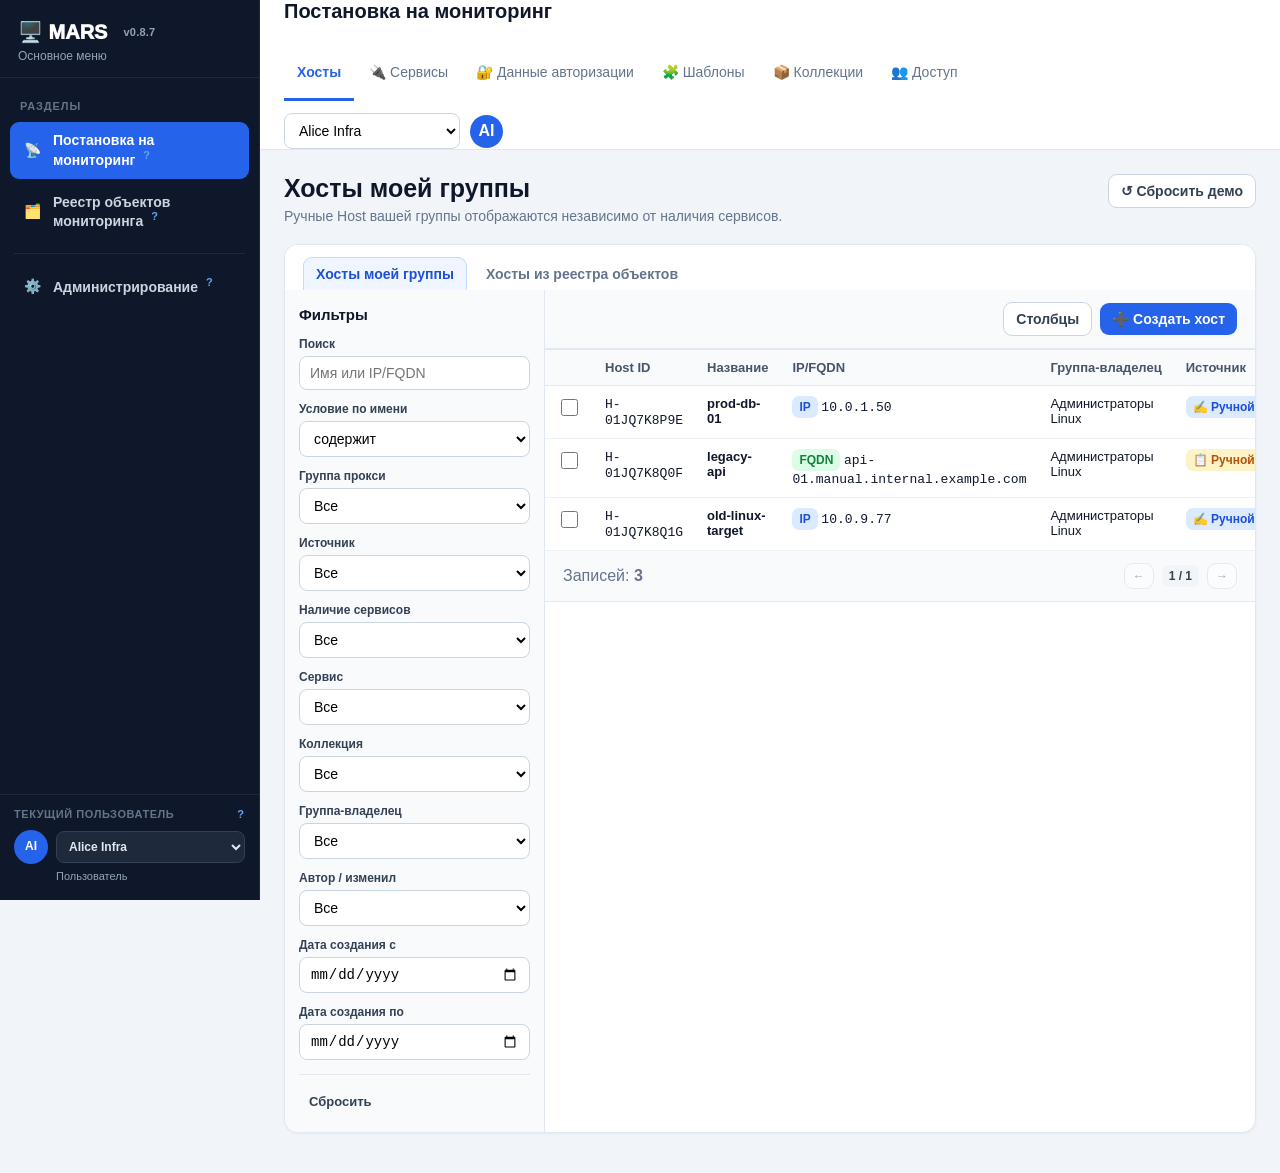
==== commit cd4d801b: "Update index.html" ====
--- a/index.html
+++ b/index.html
@@ -3,7 +3,7 @@
 <head>
 <meta charset="UTF-8" />
 <meta name="viewport" content="width=device-width, initial-scale=1.0" />
-<title>MARS v0.8.6 — прототип</title>
+<title>MARS v0.8.7 — прототип</title>
 <style>
 :root{--blue:#2563eb;--blue2:#1d4ed8;--blue50:#eff6ff;--bg:#f1f5f9;--card:#fff;--line:#e2e8f0;--text:#0f172a;--muted:#64748b;--green:#15803d;--greenbg:#dcfce7;--amber:#b45309;--amberbg:#fef3c7;--red:#b91c1c;--redbg:#fee2e2;--violet:#6d28d9;--violetbg:#ede9fe;--slate:#334155;--slatebg:#f8fafc}
 *{box-sizing:border-box}body{margin:0;font-family:-apple-system,BlinkMacSystemFont,"Segoe UI",Roboto,Arial,sans-serif;background:var(--bg);color:var(--text)}
@@ -140,7 +140,7 @@
 <body>
 <aside id="product-sidebar" class="product-sidebar">
   <div class="sidebar-head">
-    <div class="sidebar-brand">🖥️ MARS <span class="mars-version" onclick="showPrototypeHelp(event,\'prototype.version\')" title="Версия макета">v0.8.6</span></div>
+    <div class="sidebar-brand">🖥️ MARS <span class="mars-version" onclick="showPrototypeHelp(event,\'prototype.version\')" title="Версия макета">v0.8.7</span></div>
     <div id="sidebar-context" class="sidebar-context">Основное меню</div>
   </div>
   <div id="sidebar-menu" class="sidebar-menu"></div>
@@ -330,8 +330,8 @@
    -------------------------------------------------------------------------- */
 const REGISTRY_STORE_KEY='mars-registry-prototype-v4';
 const REGISTRY_STORE_VERSION=7;
-const MARS_MOCKUP_VERSION='0.8.6';
-const PROTOTYPE_HELP_VERSION=`21.09.2026 · MARS mockup v${MARS_MOCKUP_VERSION}`;
+const MARS_MOCKUP_VERSION='0.8.7';
+const PROTOTYPE_HELP_VERSION=`25.09.2026 · MARS mockup v${MARS_MOCKUP_VERSION}`;
 
 
 function registryCurrentCollectionForType(type){return registryAssignedCollection(type)}
@@ -516,7 +516,7 @@
 const PROTOTYPE_HELP={
  'prototype.version':{
    title:'Версия макета MARS',
-   body:'Текущая версия интерактивного прототипа: v0.8.6. Уточнён UX списка групп прокси: клик по строке раскрывает детали, а изменение и удаление доступны через меню действий ⋮. Единая широкая модалка по-прежнему объединяет основные настройки и состав группы. Групповые переиспользуемые «Данные авторизации» сохранены; Реестр объектов мониторинга в этой итерации не менялся.',
+   body:'Текущая версия интерактивного прототипа: v0.8.7. Экспертный режим настройки сервисов переведён в Future: в текущем объёме реализуется только стандартный режим, а экспертный явно показан как будущая недоступная возможность. Остальная механика v0.8.6, включая группы прокси, переиспользуемые «Данные авторизации» и Реестр объектов мониторинга, сохранена без изменений.',
    constraints:['Версия относится к макету, а не к промышленной версии продукта MARS.','При каждой следующей функциональной доработке макета номер версии увеличивается.','Номер версии в интерфейсе и пояснения в тултипах должны обновляться одновременно.']
  },
  'nav.monitoring':{
@@ -528,6 +528,11 @@
    title:'Данные авторизации',
    body:'Переиспользуемые групповые сущности с реквизитами Basic Auth или Bearer Token. Сервис хранит ссылку на выбранную сущность, поэтому одни реквизиты можно использовать в нескольких сервисах своей группы.',
    constraints:['Секреты не отображаются в списках, карточках сервисов и при повторном выборе.','Сервис может ссылаться только на данные авторизации своей группы-владельца.','Удаление сущности блокируется, пока на неё ссылается хотя бы один сервис.','Изменение общей сущности влияет на все сервисы, которые её используют.']
+ },
+ 'monitoring.serviceExpertFuture':{
+   title:'Экспертный режим — Future',
+   body:'Экспертный режим предназначен для расширенной конфигурации сервиса сверх набора параметров стандартной формы, но в текущий объём разработки не входит.',
+   constraints:['В текущем релизе реализуется и используется только стандартный режим.','Экспертный режим отображается в интерфейсе как Future и недоступен для выбора.','Полноценная реализация будет выполняться после определения контракта расширенных параметров, серверной валидации и правил их отображения и редактирования.','JSON-редактор экспертной конфигурации в текущем интерфейсе не показывается.']
  },
  'nav.registry':{
    title:'Реестр объектов мониторинга',
@@ -997,8 +1002,7 @@
  const usedInRules=new Set(relationRules.flatMap(r=>[
    r.sourceType===type?r.sourceAttr:null,
    r.targetType===type?r.targetAttr:null
- ].filter(Boolean)));
- const assigned=registryAssignedCollection(type);
+ ].filter(Boolean)));const assigned=registryAssignedCollection(type);
  const mapping=assigned?registryEnsureMapping(type,assigned,registryAssignedSource(type)):null;
  const externalRows=assigned?objectTypeExternalRows(type,assigned,mapping):[];
  const externalIds=new Set(externalRows.map(r=>r.attrId));
@@ -1997,8 +2001,7 @@
 function filterSidebarShellV081(title,key,fields,resetCall){
  const n=countActiveFiltersV081(key);
  return `<aside class="filter-sidebar"><div class="filter-sidebar-head"><div class="filter-sidebar-title">Фильтры</div>${n?`<span class="filter-active-count">${n}</span>`:''}</div><div class="filter-sidebar-fields">${fields}</div><div class="filter-sidebar-actions"><button class="ghost sm" onclick="${resetCall}">Сбросить</button></div></aside>`;
-}
-function hostFilterSidebarV081(){
+}function hostFilterSidebarV081(){
  const f=monUi.hosts;
  const fields=`
  <div class="field"><label>Поиск</label><input placeholder="Имя или IP/FQDN" value="${esc(f.search)}" oninput="monUi.hosts.search=this.value;monUi.hosts.page=1;renderHosts()"></div>
@@ -2162,8 +2165,8 @@
 function openServiceModal(id='',seed=null){
  if(!hasAnyMonitoringPermission())return toast('Нет права «Постановка на мониторинг»');const x=id?serviceById(id):null;if(!x&&!configuredTypes().length)return toast('Нет настроенных типов сервисов');const base=x||{name:'',type:configuredTypes()[0]||'',defaultPort:80,metrics:'/metrics',description:'',ownerGroupId:manageableGroups()[0]?.id||'',authorizationId:null,protocol:'http',skipVerify:false,clientCert:'',clientKey:'',caCert:'',expertConfig:'{}'},s={...base,...(seed||{})},editing=!!x,groupSelect=isAdmin()||!editing;
  const title=editing?'Изменить сервис':s._clone?'Клонировать сервис':s._fromTemplate?'Создать сервис из шаблона':'Добавить сервис';
- openModal(title,'',`<div class="toolbar"><div><b>Режим настройки</b></div><label class="badge"><input id="svc-expert-toggle" type="checkbox" ${s._expert?'checked':''} onchange="toggleServiceExpertV084(this.checked)"> Экспертный режим</label></div><div class="row"><div class="field"><label>Название</label><input id="svc-name" class="wide" value="${esc(editing?x.name:(s.name||''))}" ${editing?'disabled':''}><div class="hint">Уникальное имя, минимум 3 символа.</div></div><div class="field"><label>Группа-владелец</label>${groupSelect?`<select id="svc-group" class="wide" onchange="renderServiceAuthorizationSelectorV084()">${(isAdmin()?state.groups:manageableGroups()).map(g=>`<option value="${g.id}" ${g.id===s.ownerGroupId?'selected':''}>${esc(g.name)}</option>`).join('')}</select>`:`<input id="svc-group-ro" class="wide" disabled value="${esc(groupById(s.ownerGroupId)?.name||'')}">`}</div><div class="field"><label>Тип</label><select id="svc-type" class="wide" ${editing?'disabled':''} onchange="renderServiceDependentV084()">${serviceFormTypeOptions(s.type)}</select></div></div><div id="svc-auth-container" data-service-id="${esc(id)}" data-owner="${esc(s.ownerGroupId||'')}" data-flow="${s._clone?'clone':s._fromTemplate?'template':''}"></div><div id="svc-standard-v084"><div class="row"><div class="field"><label>Порт</label><input id="svc-port" class="wide" type="number" min="1" max="65535" value="${s.defaultPort}"></div><div class="field"><label>Путь к метрикам</label><input id="svc-metrics" class="wide mono" value="${esc(s.metrics||'/metrics')}"></div></div><div class="field"><label>Описание</label><textarea id="svc-desc" class="wide">${esc(s.description||'')}</textarea></div><div id="svc-dependent"></div></div><div id="svc-expert-v084" style="display:none"><div class="field"><label>JSON-конфигурация</label><textarea id="svc-json" class="wide mono" style="min-height:220px">${esc(s.expertConfig||'{}')}</textarea></div></div>${editing&&serviceUsage(id).hosts.length?'<div class="box amber-box"><b>Сервис используется на Host.</b> Изменения конфигурации повлияют на действующие подключения.</div>':''}`,`<button class="ghost" onclick="closeModal()">Отмена</button><button onclick="saveServiceV08(${q(id)})">${editing?'Изменить':s._clone?'Клонировать':'Добавить'}</button>`);
- setTimeout(()=>{renderServiceAuthorizationSelectorV084(s.authorizationId||'');renderServiceDependentV084(s);toggleServiceExpertV084(!!s._expert)},0)
+ openModal(title,'',`<div class="toolbar"><div><b>Режим настройки</b></div><div class="actions"><span class="badge b-blue">● Стандартный</span><button class="outline sm" type="button" disabled title="Экспертный режим — будущая функциональность">Экспертный <span class="badge b-violet">Future</span></button>${tip('monitoring.serviceExpertFuture')}</div></div><div class="row"><div class="field"><label>Название</label><input id="svc-name" class="wide" value="${esc(editing?x.name:(s.name||''))}" ${editing?'disabled':''}><div class="hint">Уникальное имя, минимум 3 символа.</div></div><div class="field"><label>Группа-владелец</label>${groupSelect?`<select id="svc-group" class="wide" onchange="renderServiceAuthorizationSelectorV084()">${(isAdmin()?state.groups:manageableGroups()).map(g=>`<option value="${g.id}" ${g.id===s.ownerGroupId?'selected':''}>${esc(g.name)}</option>`).join('')}</select>`:`<input id="svc-group-ro" class="wide" disabled value="${esc(groupById(s.ownerGroupId)?.name||'')}">`}</div><div class="field"><label>Тип</label><select id="svc-type" class="wide" ${editing?'disabled':''} onchange="renderServiceDependentV084()">${serviceFormTypeOptions(s.type)}</select></div></div><div id="svc-auth-container" data-service-id="${esc(id)}" data-owner="${esc(s.ownerGroupId||'')}" data-flow="${s._clone?'clone':s._fromTemplate?'template':''}"></div><div id="svc-standard-v084"><div class="row"><div class="field"><label>Порт</label><input id="svc-port" class="wide" type="number" min="1" max="65535" value="${s.defaultPort}"></div><div class="field"><label>Путь к метрикам</label><input id="svc-metrics" class="wide mono" value="${esc(s.metrics||'/metrics')}"></div></div><div class="field"><label>Описание</label><textarea id="svc-desc" class="wide">${esc(s.description||'')}</textarea></div><div id="svc-dependent"></div></div>${editing&&serviceUsage(id).hosts.length?'<div class="box amber-box"><b>Сервис используется на Host.</b> Изменения конфигурации повлияют на действующие подключения.</div>':''}`,`<button class="ghost" onclick="closeModal()">Отмена</button><button onclick="saveServiceV08(${q(id)})">${editing?'Изменить':s._clone?'Клонировать':'Добавить'}</button>`);
+ setTimeout(()=>{renderServiceAuthorizationSelectorV084(s.authorizationId||'');renderServiceDependentV084(s)},0)
 }
 function toggleServiceExpertV084(on){if($('svc-standard-v084'))$('svc-standard-v084').style.display=on?'none':'';if($('svc-expert-v084'))$('svc-expert-v084').style.display=on?'':'none'}
 function renderServiceDependentV084(seed){const type=$('svc-type')?.value||seed?.type,s=seed||{};const el=$('svc-dependent');if(!el)return;if(type!=='ExporterScrapeAgent'){el.innerHTML='<div class="info">Для этого типа отображается индивидуальный набор полей. Детальная спецификация будет добавляться по мере готовности требований.</div>';return}el.innerHTML=`<div class="field"><label>Протокол</label><select id="svc-protocol" class="wide" onchange="renderHttpsFieldsV08(${q(s.clientCert||'')},${q(s.clientKey||'')},${q(s.caCert||'')})"><option value="http" ${s.protocol!=='https'?'selected':''}>http</option><option value="https" ${s.protocol==='https'?'selected':''}>https</option></select></div><div id="svc-https-fields"></div>`;renderHttpsFieldsV08(s.clientCert||'',s.clientKey||'',s.caCert||'',s.skipVerify)}
@@ -2220,4 +2223,4 @@
 document.addEventListener('click',e=>{if(e.target.closest('#product-registry,#product-admin'))setTimeout(saveRegistryPrototypeState,0)});
 </script>
 </body>
-</html>
+</html>
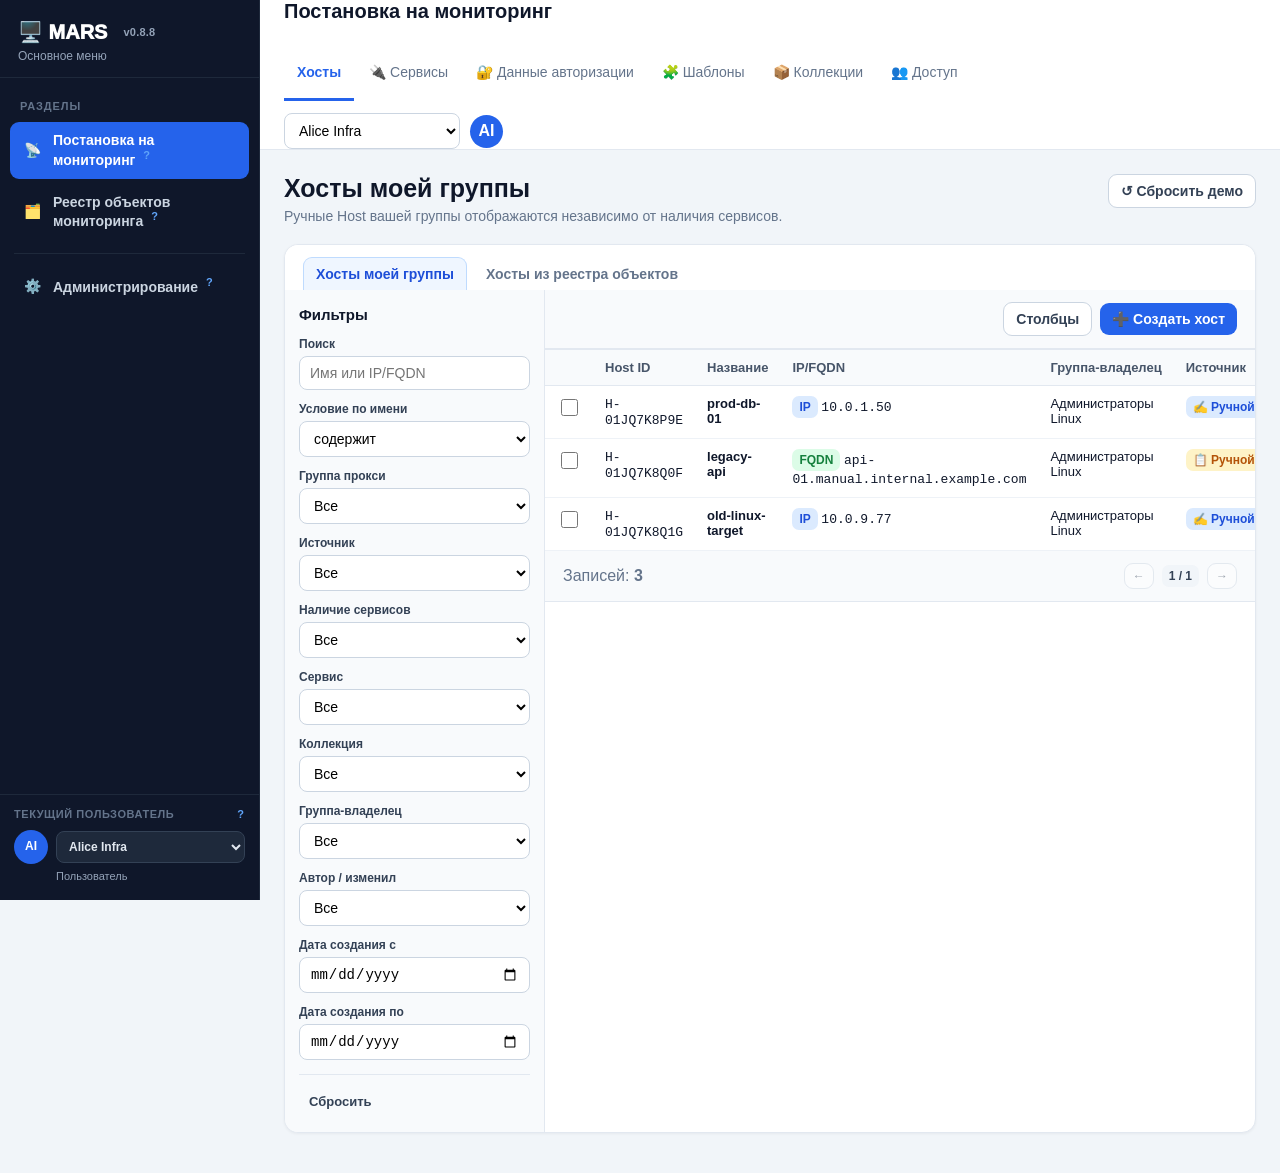
==== commit 57007cfa: "Update index.html" ====
--- a/index.html
+++ b/index.html
@@ -3,7 +3,7 @@
 <head>
 <meta charset="UTF-8" />
 <meta name="viewport" content="width=device-width, initial-scale=1.0" />
-<title>MARS v0.8.7 — прототип</title>
+<title>MARS v0.8.8 — прототип</title>
 <style>
 :root{--blue:#2563eb;--blue2:#1d4ed8;--blue50:#eff6ff;--bg:#f1f5f9;--card:#fff;--line:#e2e8f0;--text:#0f172a;--muted:#64748b;--green:#15803d;--greenbg:#dcfce7;--amber:#b45309;--amberbg:#fef3c7;--red:#b91c1c;--redbg:#fee2e2;--violet:#6d28d9;--violetbg:#ede9fe;--slate:#334155;--slatebg:#f8fafc}
 *{box-sizing:border-box}body{margin:0;font-family:-apple-system,BlinkMacSystemFont,"Segoe UI",Roboto,Arial,sans-serif;background:var(--bg);color:var(--text)}
@@ -135,12 +135,14 @@
 .proxy-action-menu button.danger{color:#ef6b73!important}
 .proxy-action-menu button:disabled{opacity:.42;cursor:not-allowed}
 
+
+.registry-attr-compact{display:flex;flex-wrap:wrap;align-items:center;gap:5px;min-width:260px;max-width:620px}.registry-attr-compact .badge{max-width:220px;white-space:nowrap;overflow:hidden;text-overflow:ellipsis}.registry-attribute-filter{display:flex;gap:8px;align-items:center;flex-wrap:wrap;margin-top:10px}.registry-attribute-filter .input{min-width:220px}.registry-relation-group{border-top:1px solid var(--line);padding-top:8px;margin-top:12px}.registry-relation-group:first-of-type{border-top:0}.linkish{background:none!important;border:0!important;padding:0!important;color:var(--blue)!important;cursor:pointer!important;min-height:auto!important}
 </style>
 </head>
 <body>
 <aside id="product-sidebar" class="product-sidebar">
   <div class="sidebar-head">
-    <div class="sidebar-brand">🖥️ MARS <span class="mars-version" onclick="showPrototypeHelp(event,\'prototype.version\')" title="Версия макета">v0.8.7</span></div>
+    <div class="sidebar-brand">🖥️ MARS <span class="mars-version" onclick="showPrototypeHelp(event,\'prototype.version\')" title="Версия макета">v0.8.8</span></div>
     <div id="sidebar-context" class="sidebar-context">Основное меню</div>
   </div>
   <div id="sidebar-menu" class="sidebar-menu"></div>
@@ -216,17 +218,17 @@
 
 /* Реестр объектов мониторинга */
 const registry={
- search:'',type:'all',source:'all',environment:'all',relation:'all',cardTab:'overview',
+ search:'',type:'all',source:'all',actuality:'all',attributeFilters:[],cardTab:'overview',
  objects:[
-  {id:'OBJ-H-100',type:'Host',name:'web-prod-01',source:'Galaxy/HOSTOS',externalId:'srv-1001',lifecycle:'active',lastSync:'01.09.2026, 14:15',values:{fqdn:'web-prod-01.example.internal',ip:'10.0.1.50',environment:'prod',owner:'Linux Platform',informationSystemId:'IS-101'},raw:{name:'web-prod-01',fqdn:'web-prod-01.example.internal',ip:'10.0.1.50',environment:'prod',owner:'Linux Platform',informationSystemId:'IS-101'},manual:{},relations:[{dir:'out',type:'Относится к',object:'Payments',objectType:'InformationSystem',rule:'Host → ИС по systemId'}]},
-  {id:'OBJ-H-101',type:'Host',name:'db-analytics',source:'Galaxy/HOSTOS',externalId:'srv-1002',lifecycle:'active',lastSync:'01.09.2026, 14:15',identityNote:'Объект был создан вручную, затем Galaxy external_id srv-1002 был привязан к тому же object_id. Идентичность объекта сохранилась.',values:{fqdn:'db-analytics.internal.example.com',ip:'10.0.3.17',environment:'test',owner:'DB Team',informationSystemId:'IS-202'},raw:{name:'db-analytics',fqdn:'db-analytics.internal.example.com',ip:'10.0.3.17',environment:'prod',owner:'DB Team',informationSystemId:'IS-202'},manual:{environment:'test'},relations:[{dir:'out',type:'Относится к',object:'Analytics Platform',objectType:'InformationSystem',rule:'Host → ИС по systemId'},{dir:'in',type:'Размещён на',object:'orders',objectType:'Database',rule:'Database → Host'}]},
-  {id:'OBJ-H-102',type:'Host',name:'cache-01',source:'Manual',externalId:'',lifecycle:'active',lastSync:'',values:{ip:'192.168.1.10',environment:'stage',owner:'Linux Platform'},raw:{},manual:{name:'cache-01',ip:'192.168.1.10',environment:'stage',owner:'Linux Platform'},relations:[]},
-  {id:'OBJ-IS-200',type:'InformationSystem',name:'Payments',source:'Manual',externalId:'IS-101',lifecycle:'active',lastSync:'',values:{externalId:'IS-101',criticality:'Высокая',owner:'Payments Team'},raw:{},manual:{name:'Payments',externalId:'IS-101',criticality:'Высокая',owner:'Payments Team'},relations:[{dir:'in',type:'Относится к',object:'web-prod-01',objectType:'Host',rule:'Host → ИС по systemId'}]},
-  {id:'OBJ-IS-201',type:'InformationSystem',name:'Analytics Platform',source:'Manual',externalId:'IS-202',lifecycle:'active',lastSync:'',values:{externalId:'IS-202',criticality:'Средняя',owner:'Data Platform'},raw:{},manual:{name:'Analytics Platform',externalId:'IS-202',criticality:'Средняя',owner:'Data Platform'},relations:[{dir:'in',type:'Относится к',object:'db-analytics',objectType:'Host',rule:'Host → ИС по systemId'}]},
-  {id:'OBJ-DB-300',type:'Database',name:'orders',source:'Manual',externalId:'',lifecycle:'active',lastSync:'',values:{hostName:'db-analytics',engine:'PostgreSQL',environment:'prod'},raw:{},manual:{name:'orders',hostName:'db-analytics',engine:'PostgreSQL',environment:'prod'},relations:[{dir:'out',type:'Размещён на',object:'db-analytics',objectType:'Host',rule:'Database → Host'}]}
+  {id:'OBJ-H-100',type:'Host',name:'web-prod-01',source:'Galaxy/HOSTOS',externalId:'srv-1001',actuality:'actual',lastSeenAt:'30.09.2026, 09:59',values:{fqdn:'web-prod-01.example.internal',ip:'10.0.1.50',environment:'prod',owner:'Linux Platform',informationSystemId:'IS-101'},raw:{name:'web-prod-01',fqdn:'web-prod-01.example.internal',ip:'10.0.1.50',environment:'prod',owner:'Linux Platform',informationSystemId:'IS-101'},manual:{},relations:[{dir:'out',type:'Относится к',object:'Payments',objectType:'InformationSystem',rule:'Host → ИС по systemId'}]},
+  {id:'OBJ-H-101',type:'Host',name:'db-analytics',source:'Galaxy/HOSTOS',externalId:'srv-1002',actuality:'stale',lastSeenAt:'27.09.2026, 03:12',identityNote:'Объект был создан вручную, затем Galaxy external_id srv-1002 был привязан к тому же object_id. Идентичность объекта сохранилась.',values:{fqdn:'db-analytics.internal.example.com',ip:'10.0.3.17',environment:'test',owner:'DB Team',informationSystemId:'IS-202'},raw:{name:'db-analytics',fqdn:'db-analytics.internal.example.com',ip:'10.0.3.17',environment:'prod',owner:'DB Team',informationSystemId:'IS-202'},manual:{environment:'test'},relations:[{dir:'out',type:'Относится к',object:'Analytics Platform',objectType:'InformationSystem',rule:'Host → ИС по systemId'},{dir:'in',type:'Размещён на',object:'orders',objectType:'Database',rule:'Database → Host'}]},
+  {id:'OBJ-H-102',type:'Host',name:'cache-01',source:'Manual',externalId:'',actuality:null,lastSeenAt:'',values:{ip:'192.168.1.10',environment:'stage',owner:'Linux Platform'},raw:{},manual:{name:'cache-01',ip:'192.168.1.10',environment:'stage',owner:'Linux Platform'},relations:[]},
+  {id:'OBJ-IS-200',type:'InformationSystem',name:'Payments',source:'Galaxy/IT System',externalId:'IS-101',actuality:'actual',lastSeenAt:'30.09.2026, 09:58',values:{external_id:'IS-101',criticality:'Высокая',owner:'Payments Team'},raw:{name:'Payments',external_id:'IS-101',criticality:'Высокая',owner:'Payments Team'},manual:{},relations:[{dir:'in',type:'Относится к',object:'web-prod-01',objectType:'Host',rule:'Host → ИС по systemId'}]},
+  {id:'OBJ-IS-201',type:'InformationSystem',name:'Analytics Platform',source:'Galaxy/IT System',externalId:'IS-202',actuality:'actual',lastSeenAt:'30.09.2026, 09:58',values:{external_id:'IS-202',criticality:'Средняя',owner:'Data Platform'},raw:{name:'Analytics Platform',external_id:'IS-202',criticality:'Средняя',owner:'Data Platform'},manual:{},relations:[{dir:'in',type:'Относится к',object:'db-analytics',objectType:'Host',rule:'Host → ИС по systemId'}]},
+  {id:'OBJ-DB-300',type:'Database',name:'orders',source:'Manual',externalId:'',actuality:null,lastSeenAt:'',values:{hostName:'db-analytics',engine:'PostgreSQL',environment:'prod'},raw:{},manual:{name:'orders',hostName:'db-analytics',engine:'PostgreSQL',environment:'prod'},relations:[{dir:'out',type:'Размещён на',object:'db-analytics',objectType:'Host',rule:'Database → Host'}]}
  ]
 };
-const objectTypes={Host:[{id:'name',label:'Имя'},{id:'fqdn',label:'FQDN'},{id:'ip',label:'IP'},{id:'environment',label:'Окружение'},{id:'owner',label:'Ответственный'},{id:'informationSystemId',label:'ID информационной системы'}],InformationSystem:[{id:'name',label:'Имя'},{id:'externalId',label:'External ID'},{id:'criticality',label:'Критичность'},{id:'owner',label:'Ответственный'}],Database:[{id:'name',label:'Имя'},{id:'hostName',label:'Host name'},{id:'engine',label:'СУБД'},{id:'environment',label:'Окружение'}],Application:[{id:'name',label:'Имя'},{id:'databaseName',label:'Database name'},{id:'informationSystemId',label:'ID информационной системы'},{id:'owner',label:'Ответственный'}]};
+const objectTypes={Host:[{id:'name',label:'Имя'},{id:'fqdn',label:'FQDN'},{id:'ip',label:'IP'},{id:'environment',label:'Окружение'},{id:'owner',label:'Ответственный'},{id:'informationSystemId',label:'ID информационной системы'}],InformationSystem:[{id:'name',label:'Имя'},{id:'external_id',label:'External ID',origin:'external',identityRole:'externalId'},{id:'criticality',label:'Критичность'},{id:'owner',label:'Ответственный'}],Database:[{id:'name',label:'Имя'},{id:'hostName',label:'Host name'},{id:'engine',label:'СУБД'},{id:'environment',label:'Окружение'}],Application:[{id:'name',label:'Имя'},{id:'databaseName',label:'Database name'},{id:'informationSystemId',label:'ID информационной системы'},{id:'owner',label:'Ответственный'}]};
 let relationTypes=[
  {id:'belongs',name:'Относится к',description:''},
  {id:'hosted',name:'Размещён на',description:''},
@@ -236,10 +238,12 @@
  {id:'partof',name:'Является частью',description:''}
 ];
 let relationRules=[
- {id:'RR-001',name:'Host ↔ ИТ-система по systemId',sourceType:'Host',sourceAttr:'informationSystemId',operator:'=',targetType:'InformationSystem',targetAttr:'externalId',relationTypeId:'belongs',cardinality:'N:1',active:true,formed:1180,missing:61,ambiguous:13},
+ {id:'RR-001',name:'Host ↔ ИТ-система по systemId',sourceType:'Host',sourceAttr:'informationSystemId',operator:'=',targetType:'InformationSystem',targetAttr:'external_id',relationTypeId:'belongs',cardinality:'N:1',active:true,formed:1180,missing:61,ambiguous:13},
  {id:'RR-002',name:'Database ↔ Host по имени хоста',sourceType:'Database',sourceAttr:'hostName',operator:'=',targetType:'Host',targetAttr:'name',relationTypeId:'hosted',cardinality:'N:1',active:true,formed:322,missing:8,ambiguous:2},
  {id:'RR-003',name:'Application ↔ Database',sourceType:'Application',sourceAttr:'databaseName',operator:'=',targetType:'Database',targetAttr:'name',relationTypeId:'uses',cardinality:'N:M',active:false,formed:0,missing:0,ambiguous:0}
 ];
+const registryObjectTypeIds={Host:'OT-HOST',InformationSystem:'OT-IS',Database:'OT-DB',Application:'OT-APP'};
+const registryAdminObjectFilter={search:'',type:'all',source:'all'};
 let adminTab='data',registrySettingsTab='objects';
 let activeProduct='monitoring',lastMainProduct='monitoring';
 
@@ -258,16 +262,31 @@
    timeoutSec:60,
    batchSize:1000,
    retryCount:3,
-   lastRun:'04.09.2026, 12:30',
-   nextRun:'04.09.2026, 13:00',
-   lastDuration:'2 мин 18 сек',
-   lastResult:'Успешно'
+   lastRun:'30.09.2026, 09:56',
+   nextRun:'30.09.2026, 10:30',
+   lastDuration:'2 мин 39 сек',
+   lastResult:'Завершено с ошибками',
+   lastRunDetails:{
+     workflow_id:'galaxy-sync-cycle',
+     run_id:'01a0f11a-2569-72f2-9f7d-0035da9d5f57',
+     status:'completed',
+     started_at:'30.09.2026, 09:56:57',
+     close_time:'30.09.2026, 09:59:36',
+     result:{
+       synced:[
+         {type_id:'OT-HOST',type_name:'Host',fetched:20382,created_objects:20381,updated_objects:1,projected:374608,deleted_objects:0,purged_objects:0,added_attributes:[],deprecated_attributes:[]},
+         {type_id:'OT-IS',type_name:'InformationSystem',fetched:56,created_objects:56,updated_objects:0,projected:1108,deleted_objects:0,purged_objects:0,added_attributes:[],deprecated_attributes:[]}
+       ],
+       failed:[{type_id:'OT-APP',type_name:'Application',error:'Galaxy collection not found'}]
+     },
+     error:null
+   }
  }
 };
 function registrySyncSettingsFor(sourceId){
  if(!registrySourceSyncSettings[sourceId])registrySourceSyncSettings[sourceId]={
    enabled:true,frequency:'30m',timeoutSec:60,batchSize:1000,retryCount:3,
-   lastRun:'—',nextRun:'—',lastDuration:'—',lastResult:'Не запускалась'
+   lastRun:'—',nextRun:'—',lastDuration:'—',lastResult:'Не запускалась',lastRunDetails:null
  };
  return registrySourceSyncSettings[sourceId]
 }
@@ -279,7 +298,7 @@
  {id:'PhyServer',name:'PhyServer',description:'Физические серверы',available:3188,selected:false,status:'not_selected',lastSync:'—'},
  {id:'Storage',name:'Storage',description:'Системы хранения данных',available:426,selected:false,status:'not_selected',lastSync:'—'},
  {id:'SANSW',name:'SANSW',description:'SAN-коммутаторы',available:212,selected:false,status:'not_selected',lastSync:'—'},
- {id:'IT System',name:'IT System',description:'Информационные системы',available:687,selected:false,status:'not_selected',lastSync:'—'}
+ {id:'IT System',name:'IT System',description:'Информационные системы',available:687,selected:true,status:'synced',lastSync:'30.09.2026, 09:58'}
 ];
 let registrySourceCollections={'galaxy-main':registryCmdbCollections};
 function cloneDefaultGalaxyCollections(){
@@ -307,7 +326,7 @@
 };
 
 let registryMappingEditor={type:'Host'};
-let registryCollectionAssignments={Host:{sourceId:'galaxy-main',collectionId:'HOSTOS'}};
+let registryCollectionAssignments={Host:{sourceId:'galaxy-main',collectionId:'HOSTOS'},InformationSystem:{sourceId:'galaxy-main',collectionId:'IT System'}};
 let registryMappings={
  'Host|HOSTOS':{
    objectNameField:'name',
@@ -320,6 +339,13 @@
      informationSystemId:'itsysrisid'
    },
    updatedAt:'01.09.2026, 14:15'
+ },
+ 'InformationSystem|IT System':{
+   objectNameField:'name',
+   externalIdField:'external_id',
+   externalIdAttrId:'external_id',
+   attrs:{criticality:'criticality',owner:'owner'},
+   updatedAt:'30.09.2026, 09:58'
  }
 };
 
@@ -329,9 +355,9 @@
    Оно намеренно не смешивается с STORE_KEY раздела "Постановка на мониторинг".
    -------------------------------------------------------------------------- */
 const REGISTRY_STORE_KEY='mars-registry-prototype-v4';
-const REGISTRY_STORE_VERSION=7;
-const MARS_MOCKUP_VERSION='0.8.7';
-const PROTOTYPE_HELP_VERSION=`25.09.2026 · MARS mockup v${MARS_MOCKUP_VERSION}`;
+const REGISTRY_STORE_VERSION=8;
+const MARS_MOCKUP_VERSION='0.8.8';
+const PROTOTYPE_HELP_VERSION=`07.10.2026 · MARS mockup v${MARS_MOCKUP_VERSION}`;
 
 
 function registryCurrentCollectionForType(type){return registryAssignedCollection(type)}
@@ -425,6 +451,7 @@
    version:REGISTRY_STORE_VERSION,
    objects:registry.objects,
    objectTypes,
+   objectTypeIds:registryObjectTypeIds,
    relationTypes,
    relationRules,
    sourceTypes:registrySourceTypes,
@@ -444,6 +471,10 @@
  if(s.objectTypes&&typeof s.objectTypes==='object'){
    Object.keys(objectTypes).forEach(k=>delete objectTypes[k]);
    Object.entries(s.objectTypes).forEach(([k,v])=>objectTypes[k]=v)
+ }
+ if(s.objectTypeIds&&typeof s.objectTypeIds==='object'){
+   Object.keys(registryObjectTypeIds).forEach(k=>delete registryObjectTypeIds[k]);
+   Object.entries(s.objectTypeIds).forEach(([k,v])=>registryObjectTypeIds[k]=v)
  }
  if(Array.isArray(s.relationTypes)){
    relationTypes=s.relationTypes.map(t=>({id:t.id,name:t.name,description:t.description||''}))
@@ -471,7 +502,25 @@
  if(s.mappings&&typeof s.mappings==='object')registryMappings=s.mappings;
  if(s.syncSelection&&typeof s.syncSelection==='object')registrySyncSelection={...registrySyncSelection,...s.syncSelection};
  if(!registrySources.some(x=>x.id===registrySyncSelection.sourceId))registrySyncSelection.sourceId=registrySources[0]?.id||'';
- refreshSelectedSourceCollections()
+ refreshSelectedSourceCollections();normalizeRegistryModelV088()
+}
+function normalizeRegistryModelV088(){
+ registry.objects.forEach(o=>{
+   if(o.actuality===undefined)o.actuality=o.source==='Manual'?null:(o.lifecycle==='active'?'actual':'stale');
+   if(o.lastSeenAt===undefined)o.lastSeenAt=o.lastSync||'';
+   delete o.lifecycle;
+   if(o.type==='InformationSystem'){
+     if(o.values?.externalId!==undefined){o.values.external_id=o.values.externalId;delete o.values.externalId}
+     if(o.raw?.externalId!==undefined){o.raw.external_id=o.raw.externalId;delete o.raw.externalId}
+     if(o.manual?.externalId!==undefined){o.manual.external_id=o.manual.externalId;delete o.manual.externalId}
+     if(o.source==='Manual'&&o.externalId){o.source='Galaxy/IT System';o.raw=o.raw||{};o.raw.external_id=o.externalId;delete o.manual?.external_id;o.actuality=o.actuality||'actual'}
+   }
+ });
+ if(objectTypes.InformationSystem){
+   const a=objectTypes.InformationSystem.find(x=>x.id==='externalId');if(a)a.id='external_id'
+ }
+ relationRules.forEach(r=>{if(r.targetType==='InformationSystem'&&r.targetAttr==='externalId')r.targetAttr='external_id'});
+ Object.keys(objectTypes).forEach(t=>{if(!registryObjectTypeIds[t])registryObjectTypeIds[t]=`OT-${String(t).replace(/[^A-Za-z0-9]/g,'').toUpperCase()||Date.now()}`})
 }
 function normalizeRelationModel(){
  relationTypes=relationTypes.map(t=>({id:t.id,name:t.name,description:t.description||''}));
@@ -516,7 +565,7 @@
 const PROTOTYPE_HELP={
  'prototype.version':{
    title:'Версия макета MARS',
-   body:'Текущая версия интерактивного прототипа: v0.8.7. Экспертный режим настройки сервисов переведён в Future: в текущем объёме реализуется только стандартный режим, а экспертный явно показан как будущая недоступная возможность. Остальная механика v0.8.6, включая группы прокси, переиспользуемые «Данные авторизации» и Реестр объектов мониторинга, сохранена без изменений.',
+   body:'Текущая версия интерактивного прототипа: v0.8.8. Обновлены административный и пользовательский разделы Реестра объектов мониторинга по согласованным требованиям: актуальность вместо архивного lifecycle, универсальные атрибуты и фильтры, группировка связей, результат последнего запуска Galaxy и административные операции с объектами/типами. Экспертный режим настройки сервисов остаётся Future и недоступен. Остальная механика v0.8.7 сохранена без изменений.',
    constraints:['Версия относится к макету, а не к промышленной версии продукта MARS.','При каждой следующей функциональной доработке макета номер версии увеличивается.','Номер версии в интерфейсе и пояснения в тултипах должны обновляться одновременно.']
  },
  'nav.monitoring':{
@@ -534,10 +583,35 @@
    body:'Экспертный режим предназначен для расширенной конфигурации сервиса сверх набора параметров стандартной формы, но в текущий объём разработки не входит.',
    constraints:['В текущем релизе реализуется и используется только стандартный режим.','Экспертный режим отображается в интерфейсе как Future и недоступен для выбора.','Полноценная реализация будет выполняться после определения контракта расширенных параметров, серверной валидации и правил их отображения и редактирования.','JSON-редактор экспертной конфигурации в текущем интерфейсе не показывается.']
  },
+ 'registry.attributesCompact':{
+   title:'Атрибуты объекта в списке и обзоре',
+   body:'Используется один набор атрибутов без деления на «основные» и «все». Компонент показывает столько effective-значений, сколько помещается в компактное представление.',
+   constraints:['В прототипе одновременно показывается до пяти заполненных атрибутов; в продукте количество видимых значений определяется доступной шириной.','+N означает количество невидимых атрибутов, а не общее количество.','По нажатию +N открывается полный список атрибутов.','Порядок соответствует порядку атрибутов ObjectType.']
+ },
+ 'registry.searchFilters':{
+   title:'Поиск и фильтры Реестра',
+   body:'Поиск единый: по имени объекта и значениям его атрибутов. Базовые фильтры — тип, источник и актуальность.',
+   constraints:['После выбора ObjectType можно добавить несколько фильтров по его атрибутам.','Окружение, IP и FQDN не являются специальными системными фильтрами — это обычные атрибуты типа.','Фильтр по RelationType в общем списке не используется.','Актуальность не применяется к Manual-объектам.']
+ },
+ 'registry.actuality':{
+   title:'Актуальность объекта',
+   body:'Состояние актуальности относится только к объектам, подтверждаемым внешним источником.',
+   constraints:['Для внешнего объекта отображается «Актуален» или «Неактуален».','Для Manual-объекта отображается «—».','Правило и срок перехода в stale пока не финализированы и в прототипе не настраиваются.','Отсутствие объекта в одном неуспешном/неполном запуске не переводит его в stale автоматически.']
+ },
+ 'registry.relationsGrouped':{
+   title:'Связи объекта',
+   body:'Фактические связи ненаправленные и на пользовательской вкладке группируются по RelationType.',
+   constraints:['Нет входящих/исходящих и родительских/дочерних групп.','Одно и то же имя RelationType показывается с обеих сторон связи.','Из группы можно перейти в карточку связанного объекта.']
+ },
+ 'sync.lastRun':{
+   title:'Последний запуск синхронизации',
+   body:'Показывается только последний запуск. Техническое состояние workflow отделено от результата обработки данных по типам объектов.',
+   constraints:['status=completed означает завершение workflow и не гарантирует успешную синхронизацию всех типов.','Если result.failed не пуст, продуктовый результат — «Завершено с ошибками».','История запусков в текущий этап не входит.','workflow_id и run_id доступны как диагностические идентификаторы.']
+ },
  'nav.registry':{
    title:'Реестр объектов мониторинга',
-   body:'Пользовательский read-only раздел для поиска объектов, просмотра effective-атрибутов, источников и навигации по связям.',
-   constraints:['Создание и изменение объектов доступны только Администратору через Администрирование.','Событие сопоставляется по event.host только с объектом типа Host по Host.name. Другие типы с тем же именем в первичном сопоставлении не участвуют.']
+   body:'Пользовательский read-only раздел для единого поиска объектов, просмотра effective-атрибутов, актуальности, источников и навигации по сгруппированным ненаправленным связям.',
+   constraints:['Создание и изменение объектов доступны только Администратору через Администрирование.','В списке атрибуты показаны адаптивно: +N — количество скрытых атрибутов.','Базовые фильтры: тип, источник, актуальность; после выбора типа доступны фильтры по атрибутам.','Событие сопоставляется по event.host только с объектом типа Host по Host.name. Другие типы с тем же именем в первичном сопоставлении не участвуют.']
  },
  'nav.admin':{
    title:'Администрирование',
@@ -562,7 +636,7 @@
  'registry.objects':{
    title:'Объекты реестра',
    body:'Конкретные экземпляры MARS с постоянным object_id. Пользовательский раздел только показывает результат, административная вкладка позволяет создавать и переопределять значения.',
-   constraints:['object_id — постоянная идентичность объекта MARS и не меняется при переименовании.','Для текущей модели name + type уникальны.','Ручной объект при появлении соответствующей записи Galaxy должен получить внешний external_id без создания дубля.']
+   constraints:['object_id — постоянная идентичность объекта MARS и не меняется при переименовании.','Для текущей модели name + type уникальны.','Чисто Manual-объект можно удалить; его фактические связи исчезают, RelationshipRule сохраняются.','Внешне управляемый объект вручную не удаляется.','Ручной объект при появлении соответствующей записи Galaxy должен получить внешний external_id без создания дубля.']
  },
  'registry.effective':{
    title:'Effective value',
@@ -582,7 +656,7 @@
  'types.section':{
    title:'Типы объектов',
    body:'Тип объекта определяет внутренний набор логических атрибутов MARS. Здесь же настраивается привязка типа к внешней коллекции и mapping.',
-   constraints:['Тип может работать полностью вручную без Galaxy.','Один тип MARS может быть связан максимум с одной коллекцией Galaxy/CMDB.','Одна коллекция конкретного экземпляра источника Galaxy/CMDB может быть связана максимум с одним типом MARS.']
+   constraints:['Тип имеет неизменяемый внутренний id и редактируемое наименование.','Переименование не пересоздаёт объекты и не ломает ссылки RelationshipRule.','Тип может работать полностью вручную без Galaxy.','Один тип MARS может быть связан максимум с одной коллекцией Galaxy/CMDB.','Одна коллекция конкретного экземпляра источника Galaxy/CMDB может быть связана максимум с одним типом MARS.','Удаление блокируется при наличии объектов или правил.']
  },
  'types.collection':{
    title:'Коллекция Galaxy / CMDB для типа',
@@ -612,7 +686,7 @@
  'sync.section':{
    title:'Источники и синхронизация',
    body:'Определяет тип внешнего источника, конкретный настроенный источник, какие данные MARS из него забирает и с какими параметрами выполняется синхронизация.',
-   constraints:['Тип источника выбирается отдельно от конкретного экземпляра источника. Сейчас реализован тип Galaxy / CMDB, но модель допускает добавление других типов.','Набор параметров и сущностей синхронизации может отличаться для разных типов источников.','Mapping не настраивается здесь — он относится к типу объекта.','Коллекцию нельзя исключить из синхронизации, пока она назначена типу MARS.']
+   constraints:['Тип источника выбирается отдельно от конкретного экземпляра источника. Сейчас реализован тип Galaxy / CMDB, но модель допускает добавление других типов.','Показывается только последний запуск; история не входит в текущий этап.','Технический status workflow отделён от продуктового результата обработки типов.','Mapping не настраивается здесь — он относится к типу объекта.','Коллекцию нельзя исключить из синхронизации, пока она назначена типу MARS.']
  },
  'sync.sourceType':{
    title:'Тип источника',
@@ -691,21 +765,30 @@
 function registryIsOverride(o,id){return o.manual?.[id]!==undefined&&o.raw?.[id]!==undefined&&String(o.manual[id])!==String(o.raw[id])}
 function registryEndpoint(o){if(o.type!=='Host')return'—';return o.values?.fqdn||o.values?.ip||'—'}
 function registrySourceKind(o){return o.source==='Manual'?'manual':'external'}
-function registryRelationNames(){return[...new Set(registry.objects.flatMap(o=>(o.relations||[]).map(r=>r.type)))].sort((a,b)=>a.localeCompare(b,'ru'))}
-function registryEnvironments(){return[...new Set(registry.objects.map(o=>o.values?.environment).filter(Boolean))].sort((a,b)=>a.localeCompare(b,'ru'))}
+function registrySourceNames(){return[...new Set(registry.objects.map(o=>o.source).filter(Boolean))].sort((a,b)=>a.localeCompare(b,'ru'))}
 function registryObjectByRelation(type,name){return registry.objects.find(o=>o.type===type&&o.name===name)}
+function registryActualityLabel(o){if(o.source==='Manual')return'<span class="muted">—</span>';return o.actuality==='stale'?'<span class="badge b-amber">Неактуален</span>':'<span class="badge b-green">Актуален</span>'}
+function registryAttributeEntries(o){return (objectTypes[o.type]||[]).filter(a=>a.id!=='name').map(a=>({attr:a,value:registryEffectiveValue(o,a.id)})).filter(x=>x.value!==undefined&&x.value!==null&&String(x.value)!=='')}
+function renderRegistryAttributeCompact(o,limit=5){const items=registryAttributeEntries(o),visible=items.slice(0,limit),hidden=Math.max(0,items.length-visible.length);return`<div class="registry-attr-compact">${visible.length?visible.map(x=>`<span class="badge"><b>${esc(x.attr.label)}:</b> ${esc(x.value)}</span>`).join(' '):'<span class="muted">—</span>'}${hidden?` <button class="xs outline" onclick="event.stopPropagation();openRegistryAttributeQuickView(${q(o.id)})">+${hidden}</button>`:''}</div>`}
+function openRegistryAttributeQuickView(id){const o=registry.objects.find(x=>x.id===id);if(!o)return;openModal(`Атрибуты: ${o.name}`,'Полный список effective-атрибутов',renderRegistryAttributes(o,false),`<button onclick="closeModal()">Закрыть</button>`)}
+function registryMatchesAttributeFilters(o){return (registry.attributeFilters||[]).every(f=>String(registryEffectiveValue(o,f.attrId)||'').toLowerCase().includes(String(f.value||'').toLowerCase()))}
+function registryAttributeFilterControls(){if(registry.type==='all')return'';const attrs=(objectTypes[registry.type]||[]).filter(a=>a.id!=='name');return`<div class="registry-attribute-filter"><select id="reg-attr-key"><option value="">Атрибут…</option>${attrs.map(a=>`<option value="${esc(a.id)}">${esc(a.label)}</option>`).join('')}</select><input id="reg-attr-value" class="input" placeholder="Значение"><button class="sm outline" onclick="addRegistryAttributeFilter()">＋ Добавить фильтр</button></div>`}
+function addRegistryAttributeFilter(){const attrId=$('reg-attr-key')?.value,value=$('reg-attr-value')?.value.trim();if(!attrId||!value)return toast('Выберите атрибут и задайте значение');registry.attributeFilters=registry.attributeFilters||[];registry.attributeFilters.push({attrId,value});renderRegistry()}
+function removeRegistryAttributeFilter(i){registry.attributeFilters.splice(i,1);renderRegistry()}
+function renderRegistryAppliedFilters(){const base=[];if(registry.type!=='all')base.push(`Тип: ${registry.type}`);if(registry.source!=='all')base.push(`Источник: ${registry.source}`);if(registry.actuality!=='all')base.push(`Актуальность: ${registry.actuality==='actual'?'Актуален':'Неактуален'}`);const attrs=(registry.attributeFilters||[]).map((f,i)=>{const a=(objectTypes[registry.type]||[]).find(x=>x.id===f.attrId);return`<span class="badge b-blue">${esc(a?.label||f.attrId)}: ${esc(f.value)} <button class="linkish" onclick="removeRegistryAttributeFilter(${i})">×</button></span>`});if(!base.length&&!attrs.length)return'';return`<div class="pill-row" style="margin-top:10px"><span class="muted">Применено:</span>${base.map(x=>`<span class="badge">${esc(x)}</span>`).join('')}${attrs.join('')}</div>`}
 
 function renderRegistry(){
- const qv=registry.search.toLowerCase();
+ const qv=registry.search.trim().toLowerCase();
  const arr=registry.objects.filter(o=>{
-  const bag=[o.name,o.type,registryEndpoint(o),o.values?.environment,o.source,o.externalId,...Object.values(o.values||{}),(o.relations||[]).map(r=>r.object).join(' ')].join(' ').toLowerCase();
-  return(registry.type==='all'||o.type===registry.type)&&(registry.source==='all'||registrySourceKind(o)===registry.source)&&(registry.environment==='all'||o.values?.environment===registry.environment)&&(registry.relation==='all'||(o.relations||[]).some(r=>r.type===registry.relation))&&(!qv||bag.includes(qv));
+  const searchBag=[o.name,...registryAttributeEntries(o).map(x=>x.value)].join(' ').toLowerCase();
+  const actualityOk=registry.actuality==='all'||(o.source!=='Manual'&&o.actuality===registry.actuality);
+  return(registry.type==='all'||o.type===registry.type)&&(registry.source==='all'||o.source===registry.source)&&actualityOk&&registryMatchesAttributeFilters(o)&&(!qv||searchBag.includes(qv));
  });
- const envs=registryEnvironments(),rels=registryRelationNames();
- $('registry-main').innerHTML=`<div class="page-head"><div><h1 class="title">Реестр объектов мониторинга ${tip('nav.registry')}</h1><div class="sub">Пользовательский раздел: поиск объектов, effective-атрибуты и навигация по связям.</div></div><div class="actions"><span id="registry-save-indicator" class="persistence-indicator">💾 Сохраняется локально ${tip('persistence')}</span></div></div><div class="panel"><div class="info"><b>Раздел доступен для просмотра и навигации.</b> Создание объектов и изменение Manual/Override выполняются администратором в «Администрирование → Настройки реестра объектов мониторинга → Объекты».</div><div class="toolbar"><div class="registry-filters"><input id="reg-search" class="input" value="${esc(registry.search)}" placeholder="Имя, IP/FQDN, External ID…"><select id="reg-type"><option value="all">Все типы</option>${Object.keys(objectTypes).map(t=>`<option value="${t}" ${registry.type===t?'selected':''}>${t}</option>`).join('')}</select><select id="reg-source"><option value="all">Все источники</option><option value="external" ${registry.source==='external'?'selected':''}>Внешний источник</option><option value="manual" ${registry.source==='manual'?'selected':''}>Manual</option></select><select id="reg-env"><option value="all">Все окружения</option>${envs.map(v=>`<option value="${esc(v)}" ${registry.environment===v?'selected':''}>${esc(v)}</option>`).join('')}</select><select id="reg-rel"><option value="all">Любые связи</option>${rels.map(v=>`<option value="${esc(v)}" ${registry.relation===v?'selected':''}>Связь: ${esc(v)}</option>`).join('')}</select><button class="sm outline" onclick="resetRegistryFilters()">Сбросить</button></div></div><div class="stats"><div class="stat"><label>Всего объектов</label><b>${registry.objects.length}</b></div><div class="stat"><label>После фильтра</label><b>${arr.length}</b></div><div class="stat"><label>С внешним источником</label><b>${registry.objects.filter(o=>o.source!=='Manual').length}</b></div><div class="stat"><label>С ручным override</label><b>${registry.objects.filter(o=>Object.keys(o.manual||{}).some(k=>registryIsOverride(o,k))).length}</b></div></div><div class="table-wrap"><table><thead><tr><th>Имя</th><th>Тип</th><th>IP / FQDN</th><th>Окружение</th><th>Источник</th><th>Связи</th><th>Состояние</th></tr></thead><tbody>${arr.length?arr.map(o=>`<tr class="data-row" onclick="openRegistryObject(${q(o.id)},'overview')"><td><div class="registry-object-name">${esc(o.name)}</div></td><td><span class="badge b-blue">${esc(o.type)}</span></td><td class="mono">${esc(registryEndpoint(o))}</td><td>${o.values?.environment?`<span class="badge">${esc(o.values.environment)}</span>${registryIsOverride(o,'environment')?' <span class="badge b-amber">Переопределено</span>':''}`:'<span class="muted">—</span>'}</td><td>${o.source==='Manual'?'<span class="badge">✍️ Manual</span>':`<span class="badge b-violet">📚 ${esc(o.source)}</span>`}</td><td><span class="badge b-green">🔗 ${(o.relations||[]).length}</span></td><td><span class="badge ${o.lifecycle==='active'?'b-green':'b-amber'}">${o.lifecycle==='active'?'Активен':'Архив'}</span></td></tr>`).join(''):`<tr><td colspan="7" class="empty">Объекты не найдены</td></tr>`}</tbody></table></div></div>`;
- $('reg-search').oninput=e=>{registry.search=e.target.value;renderRegistry()};$('reg-type').onchange=e=>{registry.type=e.target.value;renderRegistry()};$('reg-source').onchange=e=>{registry.source=e.target.value;renderRegistry()};$('reg-env').onchange=e=>{registry.environment=e.target.value;renderRegistry()};$('reg-rel').onchange=e=>{registry.relation=e.target.value;renderRegistry()};
-}
-function resetRegistryFilters(){registry.search='';registry.type='all';registry.source='all';registry.environment='all';registry.relation='all';renderRegistry()}
+ const sources=registrySourceNames();
+ $('registry-main').innerHTML=`<div class="page-head"><div><h1 class="title">Реестр объектов мониторинга ${tip('nav.registry')}</h1><div class="sub">Пользовательский read-only раздел: единый поиск, effective-атрибуты, актуальность и навигация по связям.</div></div><div class="actions"><span id="registry-save-indicator" class="persistence-indicator">💾 Сохраняется локально ${tip('persistence')}</span></div></div><div class="panel"><div class="info"><b>Раздел доступен только для просмотра и навигации.</b> ${tip('registry.searchFilters')} Создание и изменение данных выполняются в «Администрирование → Настройки реестра объектов мониторинга».</div><div class="toolbar"><div class="registry-filters"><input id="reg-search" class="input" value="${esc(registry.search)}" placeholder="Имя или значение атрибута…"><select id="reg-type"><option value="all">Все типы</option>${Object.keys(objectTypes).map(t=>`<option value="${t}" ${registry.type===t?'selected':''}>${t}</option>`).join('')}</select><select id="reg-source"><option value="all">Все источники</option>${sources.map(v=>`<option value="${esc(v)}" ${registry.source===v?'selected':''}>${esc(v)}</option>`).join('')}</select><select id="reg-actuality"><option value="all">Любая актуальность</option><option value="actual" ${registry.actuality==='actual'?'selected':''}>Актуален</option><option value="stale" ${registry.actuality==='stale'?'selected':''}>Неактуален</option></select><button class="sm outline" onclick="resetRegistryFilters()">Сбросить</button></div>${registryAttributeFilterControls()}${renderRegistryAppliedFilters()}</div><div class="stats"><div class="stat"><label>Всего объектов</label><b>${registry.objects.length}</b></div><div class="stat"><label>После фильтра</label><b>${arr.length}</b></div><div class="stat"><label>С внешним источником</label><b>${registry.objects.filter(o=>o.source!=='Manual').length}</b></div><div class="stat"><label>С ручным override</label><b>${registry.objects.filter(o=>Object.keys(o.manual||{}).some(k=>registryIsOverride(o,k))).length}</b></div></div><div class="table-wrap"><table><thead><tr><th>Имя</th><th>Тип</th><th>Атрибуты ${tip('registry.attributesCompact')}</th><th>Источник</th><th>Актуальность ${tip('registry.actuality')}</th><th>Связи</th></tr></thead><tbody>${arr.length?arr.map(o=>`<tr class="data-row" onclick="openRegistryObject(${q(o.id)},'overview')"><td><div class="registry-object-name">${esc(o.name)}</div></td><td><span class="badge b-blue">${esc(o.type)}</span></td><td>${renderRegistryAttributeCompact(o,5)}</td><td>${o.source==='Manual'?'<span class="badge">✍️ Manual</span>':`<span class="badge b-violet">📚 ${esc(o.source)}</span>`}</td><td>${registryActualityLabel(o)}</td><td><span class="badge b-green">🔗 ${(o.relations||[]).length}</span></td></tr>`).join(''):`<tr><td colspan="6" class="empty">Объекты не найдены</td></tr>`}</tbody></table></div></div>`;
+ $('reg-search').oninput=e=>{registry.search=e.target.value;renderRegistry()};$('reg-type').onchange=e=>{registry.type=e.target.value;registry.attributeFilters=[];renderRegistry()};$('reg-source').onchange=e=>{registry.source=e.target.value;renderRegistry()};$('reg-actuality').onchange=e=>{registry.actuality=e.target.value;renderRegistry()};
+}
+function resetRegistryFilters(){registry.search='';registry.type='all';registry.source='all';registry.actuality='all';registry.attributeFilters=[];renderRegistry()}
 
 function registryCardTabs(id,tab){return`<div class="registry-card-tabs"><button class="${tab==='overview'?'active':''}" onclick="openRegistryObject(${q(id)},'overview')">Обзор</button><button class="${tab==='attributes'?'active':''}" onclick="openRegistryObject(${q(id)},'attributes')">Атрибуты</button><button class="${tab==='relations'?'active':''}" onclick="openRegistryObject(${q(id)},'relations')">Связи</button><button class="${tab==='sources'?'active':''}" onclick="openRegistryObject(${q(id)},'sources')">Источники</button></div>`}
 function openRegistryObject(id,tab='overview'){
@@ -718,20 +801,20 @@
  openModal(`${o.type}: ${o.name}`,`${o.id}${o.externalId?' · External ID: '+o.externalId:''}`,body,`<button onclick="closeModal()">Закрыть</button>`);
 }
 function renderRegistryOverview(o){
- const key=(objectTypes[o.type]||[]).filter(a=>a.id!=='name').slice(0,6);
- return`<div class="box blue-box"><b>${esc(o.name)}</b> · <span class="mono">${esc(o.id)}</span><br><span class="hint">object_id — постоянная идентичность объекта MARS.</span></div><div class="registry-summary"><div class="box"><b>Тип</b><br><span class="badge b-blue">${esc(o.type)}</span></div><div class="box"><b>Источник объекта</b><br>${o.source==='Manual'?'<span class="badge">✍️ Manual</span>':`<span class="badge b-violet">📚 ${esc(o.source)}</span>`}</div><div class="box"><b>Связи</b><br><span class="badge b-green">🔗 ${(o.relations||[]).length}</span></div></div><h3>Ключевые effective-значения</h3><div class="grid3cards">${key.map(a=>{const v=registryEffectiveValue(o,a.id);return`<div class="box"><b>${esc(a.label)}</b><br><span class="effective-main">${esc(v||'—')}</span>${registryIsOverride(o,a.id)?'<div class="effective-note"><span class="badge b-amber">Переопределено вручную</span> · Galaxy: '+esc(o.raw[a.id])+'</div>':''}</div>`}).join('')}</div>${(o.relations||[]).length?`<h3>Контекст по связям</h3>${renderRelationCards(o.relations.slice(0,3))}`:''}`;
+ return`<div class="box blue-box"><b>${esc(o.name)}</b> · <span class="mono">${esc(o.id)}</span><br><span class="hint">object_id — постоянная идентичность объекта MARS.</span></div><div class="registry-summary"><div class="box"><b>Тип</b><br><span class="badge b-blue">${esc(o.type)}</span></div><div class="box"><b>Источник объекта</b><br>${o.source==='Manual'?'<span class="badge">✍️ Manual</span>':`<span class="badge b-violet">📚 ${esc(o.source)}</span>`}</div><div class="box"><b>Актуальность ${tip('registry.actuality')}</b><br>${registryActualityLabel(o)}</div><div class="box"><b>Связи</b><br><span class="badge b-green">🔗 ${(o.relations||[]).length}</span></div></div><h3>Атрибуты ${tip('registry.attributesCompact')}</h3><div class="box">${renderRegistryAttributeCompact(o,5)}</div>${(o.relations||[]).length?`<h3>Контекст по связям</h3>${renderRegistryRelationsPreview(o)}`:''}`;
 }
 function renderRegistryAttributes(o,adminMode=false){const attrs=objectTypes[o.type]||[];return`<div class="table-wrap" style="max-height:none"><table><thead><tr><th>Атрибут</th><th>Effective value</th><th>Источник effective</th><th>${adminMode?'Управление':'Исходное значение'}</th></tr></thead><tbody>${attrs.map(a=>{const eff=registryEffectiveValue(o,a.id),m=o.manual?.[a.id],x=o.raw?.[a.id],ov=registryIsOverride(o,a.id),hasExternal=x!==undefined;let src=ov?'<span class="badge b-amber">Переопределено вручную</span>':m!==undefined?'<span class="badge">Manual</span>':hasExternal?`<span class="badge b-violet">${esc(o.source)}</span>`:'<span class="muted">—</span>';let last=adminMode?renderRegistryAttrAdminActions(o,a,m,x,ov):hasExternal?`<span class="mono">${esc(x)}</span>${ov?`<div class="cell-sub">Manual: ${esc(m)}</div>`:''}`:'<span class="muted">—</span>';return`<tr><td><b>${esc(a.label)}</b><div class="cell-sub mono">${esc(a.id)}</div></td><td><span class="effective-main">${esc(eff||'—')}</span></td><td>${src}</td><td>${last}</td></tr>`}).join('')}</tbody></table></div>`}
 function renderRegistryAttrAdminActions(o,a,m,x,ov){
  if(x!==undefined){return`<div class="registry-attr-actions">${ov?`<button class="xs outline" onclick="openRegistryValueEdit(${q(o.id)},${q(a.id)})">Изменить override</button><button class="xs danger" onclick="removeRegistryOverride(${q(o.id)},${q(a.id)})">Удалить override</button>`:`<button class="xs outline" onclick="openRegistryValueEdit(${q(o.id)},${q(a.id)})">Переопределить вручную ${tip('registry.override')}</button>`}</div>`}
  return`<button class="xs outline" onclick="openRegistryValueEdit(${q(o.id)},${q(a.id)})">${m!==undefined?'Изменить Manual':'Задать вручную'}</button>`;
 }
+function renderRegistryRelationsPreview(o){const groups=[...new Set((o.relations||[]).map(r=>r.type))].slice(0,2);return groups.map(type=>{const rels=(o.relations||[]).filter(r=>r.type===type);return`<div class="box"><b>${esc(type)}</b> <span class="badge">${rels.length}</span><div class="pill-row" style="margin-top:8px">${rels.slice(0,3).map(r=>`<span class="badge b-blue">${esc(r.objectType)}: ${esc(r.object)}</span>`).join('')}</div></div>`}).join('')}
 function renderRegistryRelations(o){
- const rels=o.relations||[];
- return`<div class="box blue-box"><b>Связи ненаправленные.</b> ${tip('relations.rules')} Название типа связи показывается одинаково с обеих сторон. Нажмите на связанный объект, чтобы открыть его карточку.</div><h3>Связи</h3>${rels.length?renderRelationCards(rels):'<div class="empty">Связей нет</div>'}`
-}
-function renderRelationCards(list){return list.map(r=>{const target=registryObjectByRelation(r.objectType,r.object);return`<div class="card registry-relation" ${target?`onclick="openRegistryObject(${q(target.id)},'overview')"`:''}><div class="card-main"><span class="icon">🔗</span><div><div class="card-title">${esc(r.object)}</div><div class="meta"><span class="badge b-blue">${esc(r.objectType)}</span> · <b>${esc(r.type)}</b><br>Правило: ${esc(r.rule)}</div></div></div>${target?'<button class="xs outline">Открыть</button>':'<span class="badge b-amber">Объект не найден</span>'}</div>`}).join('')}
-function renderRegistrySources(o){const attrs=objectTypes[o.type]||[];const ext=attrs.filter(a=>o.raw?.[a.id]!==undefined),man=attrs.filter(a=>o.manual?.[a.id]!==undefined);return`${o.identityNote?`<div class="box blue-box"><b>Идентичность сохранена:</b> ${esc(o.identityNote)}</div>`:''}<div class="registry-summary"><div class="box"><b>Основной источник</b><br>${o.source==='Manual'?'<span class="badge">Manual</span>':`<span class="badge b-violet">${esc(o.source)}</span>`}</div><div class="box"><b>External ID</b><br><span class="mono">${esc(o.externalId||'—')}</span></div><div class="box"><b>Последняя синхронизация</b><br>${esc(o.lastSync||'—')}</div></div><h3>Внешние значения</h3>${ext.length?ext.map(a=>`<div class="registry-source-row"><b>${esc(a.label)}</b><div><span class="mono">${esc(o.raw[a.id])}</span>${registryIsOverride(o,a.id)?' <span class="badge b-amber">не effective</span>':''}</div></div>`).join(''):'<div class="empty">Внешний источник не подключён</div>'}<h3>Ручные значения</h3>${man.length?man.map(a=>`<div class="registry-source-row"><b>${esc(a.label)}</b><div><span class="mono">${esc(o.manual[a.id])}</span>${registryIsOverride(o,a.id)?' <span class="badge b-amber">Override / Effective</span>':' <span class="badge">Manual</span>'}</div></div>`).join(''):'<div class="empty">Ручных значений нет</div>'}`}
+ const rels=o.relations||[],types=[...new Set(rels.map(r=>r.type))];
+ return`<div class="box blue-box"><b>Связи ненаправленные и сгруппированы по RelationType.</b> ${tip('registry.relationsGrouped')} Нажмите на связанный объект, чтобы открыть его карточку.</div>${types.length?types.map(type=>{const list=rels.filter(r=>r.type===type);return`<div class="registry-relation-group"><h3>${esc(type)} <span class="badge">${list.length}</span></h3>${renderRelationCards(list)}</div>`}).join(''):'<div class="empty">Связей нет</div>'}`
+}
+function renderRelationCards(list){return list.map(r=>{const target=registryObjectByRelation(r.objectType,r.object);return`<div class="card registry-relation" ${target?`onclick="openRegistryObject(${q(target.id)},'overview')"`:''}><div class="card-main"><span class="icon">🔗</span><div><div class="card-title">${esc(r.object)}</div><div class="meta"><span class="badge b-blue">${esc(r.objectType)}</span></div></div></div>${target?'<button class="xs outline">Открыть</button>':'<span class="badge b-amber">Объект не найден</span>'}</div>`}).join('')}
+function renderRegistrySources(o){const attrs=objectTypes[o.type]||[];const ext=attrs.filter(a=>o.raw?.[a.id]!==undefined),man=attrs.filter(a=>o.manual?.[a.id]!==undefined);const manual=o.source==='Manual';return`${o.identityNote?`<div class="box blue-box"><b>Идентичность сохранена:</b> ${esc(o.identityNote)}</div>`:''}<div class="registry-summary"><div class="box"><b>Источник</b><br>${manual?'<span class="badge">✍️ Создан и поддерживается в MARS</span>':`<span class="badge b-violet">📚 ${esc(o.source)}</span>`}</div><div class="box"><b>External ID</b><br><span class="mono">${esc(manual?'—':(o.externalId||'—'))}</span></div><div class="box"><b>Актуальность ${tip('registry.actuality')}</b><br>${registryActualityLabel(o)}</div><div class="box"><b>Последнее подтверждение</b><br>${esc(manual?'—':(o.lastSeenAt||'—'))}</div></div>${!manual?`<h3>Внешние значения</h3>${ext.length?ext.map(a=>`<div class="registry-source-row"><b>${esc(a.label)}</b><div><span class="mono">${esc(o.raw[a.id])}</span>${registryIsOverride(o,a.id)?' <span class="badge b-amber">не effective</span>':''}</div></div>`).join(''):'<div class="empty">Внешние значения отсутствуют</div>'}`:''}<h3>Ручные значения</h3>${man.length?man.map(a=>`<div class="registry-source-row"><b>${esc(a.label)}</b><div><span class="mono">${esc(o.manual[a.id])}</span>${registryIsOverride(o,a.id)?' <span class="badge b-amber">Override / Effective</span>':' <span class="badge">Manual</span>'}</div></div>`).join(''):'<div class="empty">Ручных значений нет</div>'}`}
 
 /* Администрирование */
 function renderAdmin(){
@@ -743,9 +826,13 @@
 }
 function renderDataAdmin(){return`<div class="info"><b>Сбор данных — административная часть постановки на мониторинг.</b> Пользовательская механика раздела «Постановка на мониторинг» остаётся отдельно и не меняется.</div><div class="content"><div class="grid3cards"><div class="card"><div class="card-main"><span class="icon">📚</span><div><div class="card-title">Источники инфраструктурных данных</div><div class="meta">CMDB Main</div></div></div></div><div class="card"><div class="card-main"><span class="icon">🌐</span><div><div class="card-title">Группы прокси</div><div class="meta">Production DMZ · Analytics · K8s</div></div></div></div><div class="card"><div class="card-main"><span class="icon">🔄</span><div><div class="card-title">Синхронизация справочника</div><div class="meta">Параметры получения данных для постановки на мониторинг.</div></div></div></div></div><div class="readonly-note" style="margin-top:14px">Этот подраздел не изменяет сценарии Хосты / Сервисы / Шаблоны / Коллекции в пользовательской «Постановке на мониторинг».</div></div>`}
 function renderRegistrySettings(){let c='';if(registrySettingsTab==='objects')c=renderAdminObjects();if(registrySettingsTab==='types')c=renderTypeSettings();if(registrySettingsTab==='sync')c=renderSyncSettings();if(registrySettingsTab==='reltypes')c=renderRelationTypeSettings();if(registrySettingsTab==='rules')c=renderRuleSettings();return`<div class="info"><div style="display:flex;justify-content:space-between;align-items:center;gap:12px;flex-wrap:wrap"><div><b>Здесь администратор управляет объектами и внутренней моделью реестра MARS.</b> ${tip('admin.registry')}</div><div class="actions"><span id="registry-save-indicator" class="persistence-indicator">💾 Сохраняется локально ${tip('persistence')}</span><button class="xs outline" onclick="confirmResetRegistryPrototypeState()">↺ Сбросить демо-данные</button></div></div></div><div class="inner-tabs"><button class="${registrySettingsTab==='objects'?'active':''}" onclick="registrySettingsTab='objects';renderAdmin()">Объекты ${tip('registry.objects')}</button><button class="${registrySettingsTab==='types'?'active':''}" onclick="registrySettingsTab='types';renderAdmin()">Типы объектов ${tip('types.section')}</button><button class="${registrySettingsTab==='sync'?'active':''}" onclick="registrySettingsTab='sync';renderAdmin()">Источники и синхронизация ${tip('sync.section')}</button><button class="${registrySettingsTab==='reltypes'?'active':''}" onclick="registrySettingsTab='reltypes';renderAdmin()">Типы связей ${tip('relations.types')}</button><button class="${registrySettingsTab==='rules'?'active':''}" onclick="registrySettingsTab='rules';renderAdmin()">Правила связей ${tip('relations.rules')}</button></div>${c}`}
-function renderAdminObjects(){return`<div class="toolbar admin-object-toolbar"><div><b>Ручное управление объектами ${tip('registry.objects')}</b><div class="hint">Создание объектов и ручные переопределения доступны только MARS Admin.</div></div><button onclick="openAdminRegistryObjectCreate()">➕ Создать объект ${tip('registry.create')}</button></div><div class="content admin-object-list">${registry.objects.map(o=>`<div class="card"><div class="card-main"><span class="icon">${o.type==='Host'?'🖥️':o.type==='Database'?'🗄️':'📦'}</span><div><div class="card-title">${esc(o.name)}</div><div class="meta"><span class="badge b-blue">${esc(o.type)}</span> · <span class="mono">${esc(o.id)}</span> · ${o.source==='Manual'?'<span class="badge">Manual</span>':`<span class="badge b-violet">${esc(o.source)}</span>`}${Object.keys(o.manual||{}).some(k=>registryIsOverride(o,k))?' · <span class="badge b-amber">Есть override</span>':''}</div></div></div><div class="actions"><button class="xs outline" onclick="openRegistryObject(${q(o.id)},'overview')">Просмотр</button><button class="xs" onclick="openAdminRegistryObject(${q(o.id)})">Управление</button></div></div>`).join('')}</div>`}
-function openAdminRegistryObjectCreate(){const type=Object.keys(objectTypes)[0];openModal('Создать объект мониторинга','Только MARS Admin. Объект создаётся с источником Manual.',`<div class="row"><div class="field"><label>Тип объекта *</label><select id="aro-type" class="wide">${Object.keys(objectTypes).map(t=>`<option value="${t}">${t}</option>`).join('')}</select></div><div class="field"><label>Имя *</label><input id="aro-name" class="wide"></div></div><div id="aro-attrs"></div><div class="box blue-box"><b>Manual ≠ Override.</b> Для нового ручного объекта значения имеют источник Manual. Override возникает только если для этого же объекта позже появляется внешнее значение того же атрибута и ручное значение его переопределяет.</div>`,`<button class="ghost" onclick="closeModal()">Отмена</button><button onclick="saveAdminRegistryObject()">Создать</button>`);const render=()=>{$('aro-attrs').innerHTML=`<h3>Атрибуты</h3>${(objectTypes[$('aro-type').value]||[]).filter(a=>a.id!=='name'&&a.identityRole!=='externalId').map(a=>`<div class="field"><label>${esc(a.label)}</label><input class="wide" data-aro-attr="${esc(a.id)}"></div>`).join('')}`};$('aro-type').onchange=render;render()}
-function saveAdminRegistryObject(){if(!isAdmin())return toast('Недостаточно прав');const type=$('aro-type').value,name=$('aro-name').value.trim();if(!name)return toast('Введите имя');const existing=registry.objects.find(o=>o.type===type&&o.name.toLowerCase()===name.toLowerCase());if(existing){closeModal();openAdminRegistryObject(existing.id);return toast('Объект с таким name + type уже существует')};const values={},manual={name};document.querySelectorAll('[data-aro-attr]').forEach(i=>{const v=i.value.trim();if(v){values[i.dataset.aroAttr]=v;manual[i.dataset.aroAttr]=v}});const prefix=type==='Host'?'H':type==='InformationSystem'?'IS':type==='Database'?'DB':'APP';registry.objects.push({id:'OBJ-'+prefix+'-'+(100+registry.objects.length),type,name,source:'Manual',externalId:'',lifecycle:'active',lastSync:'',values,raw:{},manual,relations:[]});saveRegistryPrototypeState();closeModal();renderAdmin();renderRegistry();toast('Объект создан')}
+function registryObjectConflictReason(o){return o.mappingConflict?.reason||o.syncConflict||''}
+function registryAdminObjectsFiltered(){const f=registryAdminObjectFilter,qv=f.search.trim().toLowerCase();return registry.objects.filter(o=>(!qv||[o.name,o.type,o.id,o.externalId,...Object.values(o.values||{})].join(' ').toLowerCase().includes(qv))&&(f.type==='all'||o.type===f.type)&&(f.source==='all'||(f.source==='manual'?o.source==='Manual':o.source!=='Manual')))}
+function renderAdminObjects(){const arr=registryAdminObjectsFiltered();return`<div class="toolbar admin-object-toolbar"><div><b>Управление объектами ${tip('registry.objects')}</b><div class="hint">Создание Manual-объектов, Manual/Override и удаление чисто Manual-объектов доступны только MARS Admin.</div></div><button onclick="openAdminRegistryObjectCreate()">➕ Создать объект ${tip('registry.create')}</button></div><div class="toolbar"><div class="registry-filters"><input class="input" value="${esc(registryAdminObjectFilter.search)}" placeholder="Поиск объектов…" oninput="registryAdminObjectFilter.search=this.value;renderAdmin()"><select onchange="registryAdminObjectFilter.type=this.value;renderAdmin()"><option value="all">Все типы</option>${Object.keys(objectTypes).map(t=>`<option value="${t}" ${registryAdminObjectFilter.type===t?'selected':''}>${t}</option>`).join('')}</select><select onchange="registryAdminObjectFilter.source=this.value;renderAdmin()"><option value="all">Все источники</option><option value="external" ${registryAdminObjectFilter.source==='external'?'selected':''}>Внешний источник</option><option value="manual" ${registryAdminObjectFilter.source==='manual'?'selected':''}>Manual</option></select><button class="sm outline" onclick="registryAdminObjectFilter.search='';registryAdminObjectFilter.type='all';registryAdminObjectFilter.source='all';renderAdmin()">Сбросить</button></div></div><div class="content admin-object-list">${arr.length?arr.map(o=>{const conflict=registryObjectConflictReason(o),pureManual=o.source==='Manual'&&!o.externalId;return`<div class="card"><div class="card-main"><span class="icon">${o.type==='Host'?'🖥️':o.type==='Database'?'🗄️':'📦'}</span><div><div class="card-title">${esc(o.name)}</div><div class="meta"><span class="badge b-blue">${esc(o.type)}</span> · <span class="mono">${esc(o.id)}</span> · ${o.source==='Manual'?'<span class="badge">Manual</span>':`<span class="badge b-violet">${esc(o.source)}</span>`}${Object.keys(o.manual||{}).some(k=>registryIsOverride(o,k))?' · <span class="badge b-amber">Есть override</span>':''}${conflict?` · <span class="badge b-red" title="${esc(conflict)}">Конфликт: ${esc(conflict)}</span>`:''}</div></div></div><div class="actions"><button class="xs outline" onclick="openRegistryObject(${q(o.id)},'overview')">Просмотр</button><button class="xs" onclick="openAdminRegistryObject(${q(o.id)})">Управление</button>${pureManual?`<button class="xs danger" onclick="confirmDeleteRegistryManualObject(${q(o.id)})">Удалить</button>`:`<button class="xs danger" disabled title="Внешне управляемый объект вручную не удаляется">Удалить</button>`}</div></div>`}).join(''):'<div class="empty">Объекты не найдены</div>'}</div>`}
+function confirmDeleteRegistryManualObject(id){const o=registry.objects.find(x=>x.id===id);if(!o||o.source!=='Manual'||o.externalId)return toast('Внешне управляемый объект вручную не удаляется');openModal('Удалить Manual-объект',`${o.type}: ${o.name}`,`<div class="box red-box"><b>Объект будет удалён.</b><br>Все фактические связи с этим объектом перестанут существовать. Правила связей сохраняются.</div>`,`<button class="ghost" onclick="closeModal()">Отмена</button><button class="danger" onclick="deleteRegistryManualObject(${q(id)})">Удалить</button>`,true)}
+function deleteRegistryManualObject(id){const o=registry.objects.find(x=>x.id===id);if(!o||o.source!=='Manual'||o.externalId)return;registry.objects.forEach(x=>{x.relations=(x.relations||[]).filter(r=>!(r.object===o.name&&r.objectType===o.type))});registry.objects=registry.objects.filter(x=>x.id!==id);saveRegistryPrototypeState();closeModal();renderAdmin();renderRegistry();toast('Manual-объект удалён; фактические связи удалены, правила сохранены')}
+function openAdminRegistryObjectCreate(){const type=Object.keys(objectTypes)[0];openModal('Создать объект мониторинга','Только MARS Admin. Объект создаётся с источником Manual.',`<div class="row"><div class="field"><label>Тип объекта *</label><select id="aro-type" class="wide">${Object.keys(objectTypes).map(t=>`<option value="${t}">${t}</option>`).join('')}</select></div><div class="field"><label>Имя *</label><input id="aro-name" class="wide"></div></div><div id="aro-attrs"></div><div class="box blue-box"><b>Manual ≠ Override.</b> Для нового ручного объекта значения имеют источник Manual. Override возникает только если для этого же объекта позже появляется внешнее значение того же атрибута и ручное значение его переопределяет.</div>`,`<button class="ghost" onclick="closeModal()">Отмена</button><button onclick="saveAdminRegistryObject()">Создать</button>`);const render=()=>{$('aro-attrs').innerHTML=`<h3>Атрибуты</h3>${objectTypeMappingInfo($('aro-type').value).manual.filter(a=>a.id!=='name'&&a.identityRole!=='externalId').map(a=>`<div class="field"><label>${esc(a.label)}</label><input class="wide" data-aro-attr="${esc(a.id)}"></div>`).join('')}`};$('aro-type').onchange=render;render()}
+function saveAdminRegistryObject(){if(!isAdmin())return toast('Недостаточно прав');const type=$('aro-type').value,name=$('aro-name').value.trim();if(!name)return toast('Введите имя');const existing=registry.objects.find(o=>o.type===type&&o.name.toLowerCase()===name.toLowerCase());if(existing){closeModal();openAdminRegistryObject(existing.id);return toast('Объект с таким name + type уже существует')};const values={},manual={name};document.querySelectorAll('[data-aro-attr]').forEach(i=>{const v=i.value.trim();if(v){values[i.dataset.aroAttr]=v;manual[i.dataset.aroAttr]=v}});const prefix=type==='Host'?'H':type==='InformationSystem'?'IS':type==='Database'?'DB':'APP';registry.objects.push({id:'OBJ-'+prefix+'-'+(100+registry.objects.length),type,name,source:'Manual',externalId:'',actuality:null,lastSeenAt:'',values,raw:{},manual,relations:[]});saveRegistryPrototypeState();closeModal();renderAdmin();renderRegistry();toast('Объект создан')}
 function openAdminRegistryObject(id){const o=registry.objects.find(x=>x.id===id);if(!o)return;openModal(`Управление: ${o.name}`,`${o.type} · ${o.id}`,`<div class="box blue-box"><b>Effective value ${tip('registry.effective')}</b> используется в реестре, событиях и последующей маршрутизации. Внешнее значение продолжает храниться и синхронизироваться даже при Manual override.</div>${renderRegistryAttributes(o,true)}<div class="separator"></div><h3>Источники</h3>${renderRegistrySources(o)}`,`<button class="ghost" onclick="closeModal()">Закрыть</button><button class="outline" onclick="openRegistryObject(${q(o.id)},'overview')">Открыть карточку</button>`)}
 function openRegistryValueEdit(id,attr){if(!isAdmin())return toast('Недостаточно прав');const o=registry.objects.find(x=>x.id===id),a=(objectTypes[o.type]||[]).find(x=>x.id===attr);if(!o||!a)return;const current=registryEffectiveValue(o,attr)||'';const external=o.raw?.[attr];const title=external!==undefined?(registryIsOverride(o,attr)?'Изменить ручное переопределение':'Переопределить вручную'):'Изменить ручное значение';openModal(title,`${o.type}: ${o.name} · ${a.label}`,`${external!==undefined?`<div class="box"><b>Значение внешнего источника:</b> <span class="mono">${esc(external)}</span><div class="hint">Оно сохранится и продолжит обновляться после создания override.</div></div>`:''}<div class="field"><label>Ручное значение</label><input id="aro-value" class="wide" value="${esc(o.manual?.[attr]!==undefined?o.manual[attr]:current)}"></div>`,`<button class="ghost" onclick="openAdminRegistryObject(${q(id)})">Отмена</button><button onclick="saveRegistryManualValue(${q(id)},${q(attr)})">Сохранить</button>`,true)}
 function saveRegistryManualValue(id,attr){const o=registry.objects.find(x=>x.id===id);if(!o||!isAdmin())return;const v=$('aro-value').value.trim();if(!v)return toast('Введите значение');o.manual=o.manual||{};o.manual[attr]=v;if(attr==='name')o.name=v;else o.values[attr]=v;saveRegistryPrototypeState();renderRegistry();openAdminRegistryObject(id);toast(o.raw?.[attr]!==undefined?'Manual override сохранён':'Manual-значение сохранено')}
@@ -766,23 +853,9 @@
    manual:attrs.filter(a=>!externalAttrIds.has(a.id))
  }
 }
+function objectTypeDeleteCheck(type){const objs=registry.objects.filter(o=>o.type===type),rules=relationRules.filter(r=>r.sourceType===type||r.targetType===type);if(objs.length)return{ok:false,reason:`Есть объекты типа: ${objs.length}`};if(rules.length)return{ok:false,reason:`Тип используется правилами: ${rules.length}`};return{ok:true,reason:''}}
 function renderTypeSettings(){
- return`<div class="info"><b>Тип объекта определяет внутреннюю модель MARS. ${tip('types.section')}</b> При выборе коллекции Galaxy / CMDB её поля можно автоматически добавить как внешние атрибуты типа. Дополнительно тип можно расширять собственными ручными атрибутами MARS.</div>
- <div class="toolbar">
-   <div><b>Типы объектов MARS</b><div class="hint">Коллекция необязательна. Тип без коллекции полностью поддерживается вручную.</div></div>
-   <button onclick="openObjectTypeCreate()">➕ Добавить тип объекта</button>
- </div>
- <div class="content">${Object.entries(objectTypes).map(([t,a])=>{
-   const info=objectTypeMappingInfo(t);
-   return`<div class="card">
-     <div class="card-main"><span class="icon">🧩</span><div>
-       <div class="card-title">${esc(t)}</div>
-       <div class="meta">${a.length} атрибутов · ${info.collection?`<span class="badge b-violet">${esc(info.collection)}</span> · внешних: ${info.external.length} · ручных: ${info.manual.length}`:'<span class="badge">Только Manual</span>'}</div>
-       <div class="pill-row" style="margin-top:8px">${a.slice(0,10).map(x=>`<span class="badge">${esc(x.label)} · <span class="mono">${esc(x.id)}</span></span>`).join('')}${a.length>10?`<span class="badge">+${a.length-10}</span>`:''}</div>
-     </div></div>
-     <div class="actions"><button class="xs" onclick="openObjectTypeAttributes(${q(t)})">⚙️ Настроить</button></div>
-   </div>`
- }).join('')}</div>`
+ return`<div class="info"><b>Тип объекта определяет внутреннюю модель MARS. ${tip('types.section')}</b> Имя типа можно менять; его внутренний id остаётся неизменным, а объекты и правила продолжают ссылаться на тот же тип.</div><div class="toolbar"><div><b>Типы объектов MARS</b><div class="hint">Коллекция необязательна. Тип без коллекции полностью поддерживается вручную.</div></div><button onclick="openObjectTypeCreate()">➕ Добавить тип объекта</button></div><div class="content">${Object.entries(objectTypes).map(([t,a])=>{const info=objectTypeMappingInfo(t),check=objectTypeDeleteCheck(t),conflicts=registry.objects.filter(o=>o.type===t&&registryObjectConflictReason(o)).length;return`<div class="card"><div class="card-main"><span class="icon">🧩</span><div><div class="card-title">${esc(t)}</div><div class="meta"><span class="mono">${esc(registryObjectTypeIds[t]||'—')}</span> · ${a.length} атрибутов · ${info.collection?`<span class="badge b-violet">${esc(info.collection)}</span> · внешних: ${info.external.length} · ручных: ${info.manual.length}`:'<span class="badge">Только Manual</span>'}${conflicts?` · <span class="badge b-red">Конфликт: ${conflicts}</span>`:''}</div><div class="pill-row" style="margin-top:8px">${a.slice(0,10).map(x=>`<span class="badge">${esc(x.label)} · <span class="mono">${esc(x.id)}</span></span>`).join('')}${a.length>10?`<span class="badge">+${a.length-10}</span>`:''}</div></div></div><div class="actions"><button class="xs" onclick="openObjectTypeAttributes(${q(t)})">⚙️ Настроить</button><button class="xs danger" ${check.ok?'':`disabled title="${esc(check.reason)}"`} onclick="confirmDeleteObjectType(${q(t)})">Удалить</button></div></div>`}).join('')}</div>`
 }
 function objectTypeAvailableCollectionOptions(type,current=''){
  const currentBinding=registryAssignedBinding(type);
@@ -883,7 +956,7 @@
  if(!isAdmin())return toast('Недостаточно прав');
 
  openModal('Добавить тип объекта','Создайте тип MARS. Если выбрать Galaxy / CMDB коллекцию, её поля будут автоматически добавлены как внешние атрибуты.',`
-   <div class="field"><label>ID типа *</label><input id="ot-id" class="wide" placeholder="Например: Cluster"><div class="hint">Уникальный идентификатор типа. Используется в объектах и правилах связей.</div></div>
+   <div class="field"><label>Наименование типа *</label><input id="ot-name" class="wide" placeholder="Например: Cluster"><div class="hint">Внутренний неизменяемый id типа MARS будет сгенерирован автоматически.</div></div>
    <div class="field"><label>Коллекция Galaxy / CMDB ${tip('types.collection')}</label>
      <select id="ot-collection" class="wide" onchange="updateObjectTypeCreateSourceFields()">
        ${objectTypeAvailableCollectionOptions('__new__','')}
@@ -900,20 +973,15 @@
 }
 function saveObjectType(){
  if(!isAdmin())return toast('Недостаточно прав');
- const id=$('ot-id').value.trim(),binding=parseSourceCollectionValue($('ot-collection').value),collection=binding.collectionId,sourceId=binding.sourceId;
- if(!id)return toast('Введите ID типа');
- if(/\s/.test(id))return toast('ID типа не должен содержать пробелы');
- if(objectTypes[id])return toast('Тип с таким ID уже существует');
- if(collection){
-   const c=collectionsForSource(sourceId).find(x=>x.id===collection);
-   if(!c?.selected)return toast('Коллекция не включена для синхронизации');
-   const owner=registryTypeForCollection(collection,sourceId);
-   if(owner)return toast(`Коллекция ${collection} источника ${registrySources.find(s=>s.id===sourceId)?.name||sourceId} уже используется типом ${owner}`)
- }
- objectTypes[id]=[{id:'name',label:collection?'name':'Имя',origin:collection?'external':'manual',identityRole:'name'}];
- registryCollectionAssignments[id]=collection?{sourceId,collectionId:collection}:{sourceId:'',collectionId:''};
- if(collection)autoMapCollectionToType(id,collection,false);
- saveRegistryPrototypeState();closeModal();renderAdmin();openObjectTypeAttributes(id);toast(`Тип ${id} создан`)
+ const name=$('ot-name').value.trim(),binding=parseSourceCollectionValue($('ot-collection').value),collection=binding.collectionId,sourceId=binding.sourceId;
+ if(!name)return toast('Введите наименование типа');
+ if(objectTypes[name])return toast('Тип с таким наименованием уже существует');
+ if(collection){const c=collectionsForSource(sourceId).find(x=>x.id===collection);if(!c?.selected)return toast('Коллекция не включена для синхронизации');const owner=registryTypeForCollection(collection,sourceId);if(owner)return toast(`Коллекция ${collection} источника ${registrySources.find(s=>s.id===sourceId)?.name||sourceId} уже используется типом ${owner}`)}
+ objectTypes[name]=[{id:'name',label:collection?'name':'Имя',origin:collection?'external':'manual',identityRole:'name'}];
+ registryObjectTypeIds[name]=uid('OT');
+ registryCollectionAssignments[name]=collection?{sourceId,collectionId:collection}:{sourceId:'',collectionId:''};
+ if(collection)autoMapCollectionToType(name,collection,false);
+ saveRegistryPrototypeState();closeModal();renderAdmin();openObjectTypeAttributes(name);toast(`Тип ${name} создан`)
 }
 function changeObjectTypeCollection(type,value){
  if(!isAdmin())return toast('Недостаточно прав');
@@ -964,7 +1032,12 @@
  saveRegistryPrototypeState();
  toast('Mapping изменён. Новая конфигурация будет применена при следующей синхронизации.')
 }
+function renameObjectType(type,newName){newName=String(newName||'').trim();if(!newName||newName===type)return type;if(objectTypes[newName]){toast('Тип с таким наименованием уже существует');return null}objectTypes[newName]=objectTypes[type];delete objectTypes[type];registryObjectTypeIds[newName]=registryObjectTypeIds[type];delete registryObjectTypeIds[type];registry.objects.forEach(o=>{if(o.type===type)o.type=newName;(o.relations||[]).forEach(r=>{if(r.objectType===type)r.objectType=newName})});relationRules.forEach(r=>{if(r.sourceType===type)r.sourceType=newName;if(r.targetType===type)r.targetType=newName});if(registryCollectionAssignments[type]){registryCollectionAssignments[newName]=registryCollectionAssignments[type];delete registryCollectionAssignments[type]}Object.keys(registryMappings).filter(k=>k.startsWith(type+'|')).forEach(k=>{const nk=newName+k.slice(type.length);registryMappings[nk]=registryMappings[k];delete registryMappings[k]});if(registryMappingEditor.type===type)registryMappingEditor.type=newName;return newName}
+function confirmDeleteObjectType(type){const check=objectTypeDeleteCheck(type);if(!check.ok)return toast(check.reason);openModal('Удалить тип объекта',type,`<div class="box red-box"><b>Тип будет удалён без каскадного удаления.</b><br>Операция доступна только когда нет объектов и RelationshipRule, использующих этот тип.</div>`,`<button class="ghost" onclick="closeModal()">Отмена</button><button class="danger" onclick="deleteObjectType(${q(type)})">Удалить</button>`,true)}
+function deleteObjectType(type){const check=objectTypeDeleteCheck(type);if(!check.ok)return toast(check.reason);delete objectTypes[type];delete registryObjectTypeIds[type];delete registryCollectionAssignments[type];Object.keys(registryMappings).filter(k=>k.startsWith(type+'|')).forEach(k=>delete registryMappings[k]);saveRegistryPrototypeState();closeModal();renderAdmin();toast('Тип объекта удалён')}
 function saveObjectTypeSettings(type){
+ const requestedName=$('ot-name-edit')?.value.trim()||type;
+ const renamed=renameObjectType(type,requestedName);if(!renamed)return;type=renamed;
  const collection=registryAssignedCollection(type);
  let pending=false;
  if(collection){
@@ -1002,7 +1075,8 @@
  const usedInRules=new Set(relationRules.flatMap(r=>[
    r.sourceType===type?r.sourceAttr:null,
    r.targetType===type?r.targetAttr:null
- ].filter(Boolean)));const assigned=registryAssignedCollection(type);
+ ].filter(Boolean)));
+ const assigned=registryAssignedCollection(type);
  const mapping=assigned?registryEnsureMapping(type,assigned,registryAssignedSource(type)):null;
  const externalRows=assigned?objectTypeExternalRows(type,assigned,mapping):[];
  const externalIds=new Set(externalRows.map(r=>r.attrId));
@@ -1012,6 +1086,7 @@
  const missingFields=sourceFields.filter(f=>!mappedSourceFields.has(f));
 
  openModal(`Настройка типа: ${type}`,'Внешние и ручные атрибуты настраиваются отдельно внутри одного типа объекта.',`
+   <div class="row"><div class="field"><label>Наименование типа</label><input id="ot-name-edit" class="wide" value="${esc(type)}"><div class="hint">Можно изменить без пересоздания объектов и правил.</div></div><div class="field"><label>ObjectType ID</label><input class="wide mono" disabled value="${esc(registryObjectTypeIds[type]||'—')}"><div class="hint">Неизменяемый внутренний id.</div></div></div>
    <div class="field"><label>Коллекция Galaxy / CMDB ${tip('types.collection')}</label>
      <select class="wide" onchange="changeObjectTypeCollection(${q(type)},this.value)">${objectTypeAvailableCollectionOptions(type,`${registryAssignedSource(type)}|||${assigned}`)}</select>
      <div class="hint">Один тип MARS ↔ максимум одна коллекция Galaxy / CMDB. Одна коллекция конкретного источника ↔ максимум один тип MARS.</div>
@@ -1277,21 +1352,19 @@
 function syncRegistryCmdbCollections(){
  if(!registrySyncSettings.enabled)return toast('Синхронизация источника выключена');
  const selected=registrySelectedCmdbCollections();if(!selected.length)return toast('Выберите хотя бы одну коллекцию для синхронизации');
- const ts=now();
- selected.forEach(c=>{c.status='synced';c.lastSync=ts});
- const applied=applyPendingMappingsForSelectedSource();
- registrySyncSettings.lastRun=ts;
- registrySyncSettings.lastDuration='1 мин 42 сек';
- registrySyncSettings.lastResult='Успешно';
- saveRegistryPrototypeState();renderAdmin();renderRegistry();
- const extra=applied.changedTypes?` · применён mapping типов: ${applied.changedTypes}${applied.renamed?` · переименовано объектов: ${applied.renamed}`:''}${applied.conflicts?` · конфликтов: ${applied.conflicts}`:''}`:'';
- toast(`Синхронизировано коллекций: ${selected.length}${extra}`)
+ const ts=now();selected.forEach(c=>{c.status='synced';c.lastSync=ts});const applied=applyPendingMappingsForSelectedSource();
+ const syncedTypes=Object.keys(registryCollectionAssignments).filter(t=>registryAssignedSource(t)===registrySyncSelection.sourceId&&selected.some(c=>c.id===registryAssignedCollection(t))).map((t,i)=>({type_id:registryObjectTypeIds[t]||t,type_name:t,fetched:registry.objects.filter(o=>o.type===t&&o.source!=='Manual').length,created_objects:0,updated_objects:registry.objects.filter(o=>o.type===t&&o.source!=='Manual').length,projected:registry.objects.filter(o=>o.type===t&&o.source!=='Manual').reduce((n,o)=>n+Object.keys(o.raw||{}).length,0),deleted_objects:0,purged_objects:0,added_attributes:[],deprecated_attributes:[]}));
+ registrySyncSettings.lastRun=ts;registrySyncSettings.lastDuration='1 мин 42 сек';registrySyncSettings.lastResult='Успешно';registrySyncSettings.lastRunDetails={workflow_id:'galaxy-sync-cycle',run_id:uid('run'),status:'completed',started_at:ts,close_time:ts,result:{synced:syncedTypes,failed:[]},error:null};
+ registry.objects.filter(o=>o.source!=='Manual').forEach(o=>{o.lastSeenAt=ts;o.actuality='actual'});
+ saveRegistryPrototypeState();renderAdmin();renderRegistry();const extra=applied.changedTypes?` · применён mapping типов: ${applied.changedTypes}${applied.renamed?` · переименовано объектов: ${applied.renamed}`:''}${applied.conflicts?` · конфликтов: ${applied.conflicts}`:''}`:'';toast(`Синхронизировано коллекций: ${selected.length}${extra}`)
 }
 function registryCmdbCollectionStatus(c){
  if(!c.selected)return'<span class="badge">Не выбрана</span>';
  if(c.status==='synced')return'<span class="badge b-green">● Синхронизируется</span>';
  return'<span class="badge b-amber">Ожидает синхронизации</span>'
 }
+function registrySyncProductResult(run){if(!run)return'Не запускалась';if(run.error)return'Ошибка workflow';if(run.status==='completed'&&(run.result?.failed||[]).length)return'Завершено с ошибками';if(run.status==='completed')return'Успешно';return'Выполняется'}
+function renderRegistryLastRun(cfg){const run=cfg.lastRunDetails;if(!run)return`<div class="empty">Синхронизация ещё не запускалась</div>`;const synced=run.result?.synced||[],failed=run.result?.failed||[],result=registrySyncProductResult(run);return`<div class="box"><div style="display:flex;justify-content:space-between;gap:12px;flex-wrap:wrap"><div><b>Последний запуск ${tip('sync.lastRun')}</b><div class="hint">История запусков не хранится в пользовательском интерфейсе текущего этапа.</div></div><div><span class="badge b-blue">workflow: ${esc(run.status||'—')}</span> <span class="badge ${failed.length?'b-amber':'b-green'}">${esc(result)}</span></div></div><div class="row3" style="margin-top:12px"><div><b>Начало</b><br>${esc(run.started_at||'—')}</div><div><b>Завершение</b><br>${esc(run.close_time||'—')}</div><div><b>Длительность</b><br>${esc(cfg.lastDuration||'—')}</div></div><details style="margin-top:10px"><summary>Диагностика workflow / run</summary><div class="hint mono">workflow_id: ${esc(run.workflow_id||'—')}<br>run_id: ${esc(run.run_id||'—')}</div></details></div><div class="table-wrap"><table><thead><tr><th>Тип объекта</th><th>Результат</th><th>fetched</th><th>created</th><th>updated</th><th>projected</th><th>deleted</th><th>purged</th><th>Атрибуты</th></tr></thead><tbody>${synced.map(x=>`<tr><td><b>${esc(x.type_name||x.type_id)}</b><div class="cell-sub mono">${esc(x.type_id)}</div></td><td><span class="badge b-green">Успешно</span></td><td>${x.fetched}</td><td>${x.created_objects}</td><td>${x.updated_objects}</td><td>${x.projected}</td><td>${x.deleted_objects}</td><td>${x.purged_objects}</td><td><span class="cell-sub">+ ${esc((x.added_attributes||[]).join(', ')||'—')}<br>deprecated: ${esc((x.deprecated_attributes||[]).join(', ')||'—')}</span></td></tr>`).join('')}${failed.map(x=>`<tr><td><b>${esc(x.type_name||x.type_id)}</b><div class="cell-sub mono">${esc(x.type_id)}</div></td><td colspan="8"><span class="badge b-red">Ошибка</span> ${esc(x.error||'—')}</td></tr>`).join('')}</tbody></table></div>${run.error?`<div class="box red-box"><b>Ошибка workflow:</b> ${esc(run.error)}</div>`:''}`}
 function renderSyncSettings(){
  const selectedSource=registrySelectedSource();
  const selectedType=registrySourceType(selectedSource);
@@ -1365,12 +1438,7 @@
      <div class="actions" style="justify-content:flex-end"><button onclick="saveRegistrySyncSettings()">Сохранить параметры</button></div>
    </div>
 
-   <div class="stats" style="margin:14px 0">
-     <div class="stat"><label>Последний запуск</label><b style="font-size:16px">${esc(registrySyncSettings.lastRun)}</b></div>
-     <div class="stat"><label>Результат</label><b style="font-size:16px">${esc(registrySyncSettings.lastResult)}</b></div>
-     <div class="stat"><label>Длительность</label><b style="font-size:16px">${esc(registrySyncSettings.lastDuration)}</b></div>
-     <div class="stat"><label>Выбрано коллекций</label><b>${selected.length}</b></div>
-   </div>
+   ${renderRegistryLastRun(registrySyncSettings)}
  </div>
 
  <div class="toolbar">
@@ -1534,7 +1602,9 @@
  </div>`;
  return duplicate
 }
-function renderRuleSettings(){return`<div class="toolbar"><span class="muted">Одна строка = один уникальный способ формирования ненаправленной связи ${tip('relations.rules')} ${tip('relations.uniqueness')}</span><button onclick="openRelationRule()">➕ Добавить правило</button></div><div class="table-wrap"><table><thead><tr><th>Название</th><th>Тип связи</th><th>Условие сопоставления</th><th>Кардинальность</th><th>Проверка</th><th>Статус</th></tr></thead><tbody>${relationRules.map(r=>`<tr onclick="openRelationRule(${q(r.id)})" style="cursor:pointer"><td><b>${esc(r.name)}</b><div class="cell-sub mono">${esc(r.id)}</div></td><td><span class="badge b-violet">${esc(relationTypes.find(t=>t.id===r.relationTypeId)?.name||'—')}</span></td><td class="mono">${esc(r.sourceType)}.${esc(r.sourceAttr)} ${esc(r.operator)} ${esc(r.targetType)}.${esc(r.targetAttr)}</td><td>${cardinalityBadge(r.cardinality)}</td><td><span class="badge b-green">✓ ${r.formed}</span> ${r.missing?`<span class="badge b-amber">0: ${r.missing}</span>`:''} ${r.ambiguous?`<span class="badge b-red">⚠ конфликт: ${r.ambiguous}</span>`:''}</td><td><span class="badge ${r.active?'b-green':'b-amber'}">${r.active?'Активно':'Выключено'}</span></td></tr>`).join('')}</tbody></table></div>`}
+function renderRuleSettings(){return`<div class="toolbar"><span class="muted">Одна строка = один уникальный способ формирования ненаправленной связи ${tip('relations.rules')} ${tip('relations.uniqueness')}</span><button onclick="openRelationRule()">➕ Добавить правило</button></div><div class="table-wrap"><table><thead><tr><th>Название</th><th>Тип связи</th><th>Условие сопоставления</th><th>Кардинальность</th><th>Проверка</th><th>Статус</th><th></th></tr></thead><tbody>${relationRules.map(r=>`<tr onclick="openRelationRule(${q(r.id)})" style="cursor:pointer"><td><b>${esc(r.name)}</b><div class="cell-sub mono">${esc(r.id)}</div></td><td><span class="badge b-violet">${esc(relationTypes.find(t=>t.id===r.relationTypeId)?.name||'—')}</span></td><td class="mono">${esc(r.sourceType)}.${esc(r.sourceAttr)} ${esc(r.operator)} ${esc(r.targetType)}.${esc(r.targetAttr)}</td><td>${cardinalityBadge(r.cardinality)}</td><td><span class="badge b-green">✓ ${r.formed}</span> ${r.missing?`<span class="badge b-amber">0: ${r.missing}</span>`:''} ${r.ambiguous?`<span class="badge b-red">⚠ конфликт: ${r.ambiguous}</span>`:''}</td><td><span class="badge ${r.active?'b-green':'b-amber'}">${r.active?'Активно':'Выключено'}</span></td><td onclick="event.stopPropagation()"><button class="xs danger" onclick="confirmDeleteRelationRule(${q(r.id)})">Удалить</button></td></tr>`).join('')}</tbody></table></div>`}
+function confirmDeleteRelationRule(id){const r=relationRules.find(x=>x.id===id);if(!r)return;openModal('Удалить правило связи',r.name,'<div class="box red-box"><b>Правило будет удалено.</b><br>Фактические связи будут актуализированы механизмом пересчёта.</div>',`<button class="ghost" onclick="closeModal()">Отмена</button><button class="danger" onclick="deleteRelationRule(${q(id)})">Удалить</button>`,true)}
+function deleteRelationRule(id){relationRules=relationRules.filter(r=>r.id!==id);saveRegistryPrototypeState();closeModal();renderAdmin();toast('Правило удалено')}
 function typeOptions(sel){return Object.keys(objectTypes).map(t=>`<option ${t===sel?'selected':''}>${t}</option>`).join('')}
 function attrOptions(t,sel){return objectTypes[t].map(a=>`<option value="${a.id}" ${a.id===sel?'selected':''}>${a.label} · ${a.id}</option>`).join('')}
 function relationCardinalityOptions(value){
@@ -2001,7 +2071,8 @@
 function filterSidebarShellV081(title,key,fields,resetCall){
  const n=countActiveFiltersV081(key);
  return `<aside class="filter-sidebar"><div class="filter-sidebar-head"><div class="filter-sidebar-title">Фильтры</div>${n?`<span class="filter-active-count">${n}</span>`:''}</div><div class="filter-sidebar-fields">${fields}</div><div class="filter-sidebar-actions"><button class="ghost sm" onclick="${resetCall}">Сбросить</button></div></aside>`;
-}function hostFilterSidebarV081(){
+}
+function hostFilterSidebarV081(){
  const f=monUi.hosts;
  const fields=`
  <div class="field"><label>Поиск</label><input placeholder="Имя или IP/FQDN" value="${esc(f.search)}" oninput="monUi.hosts.search=this.value;monUi.hosts.page=1;renderHosts()"></div>
@@ -2223,4 +2294,4 @@
 document.addEventListener('click',e=>{if(e.target.closest('#product-registry,#product-admin'))setTimeout(saveRegistryPrototypeState,0)});
 </script>
 </body>
-</html>+</html>
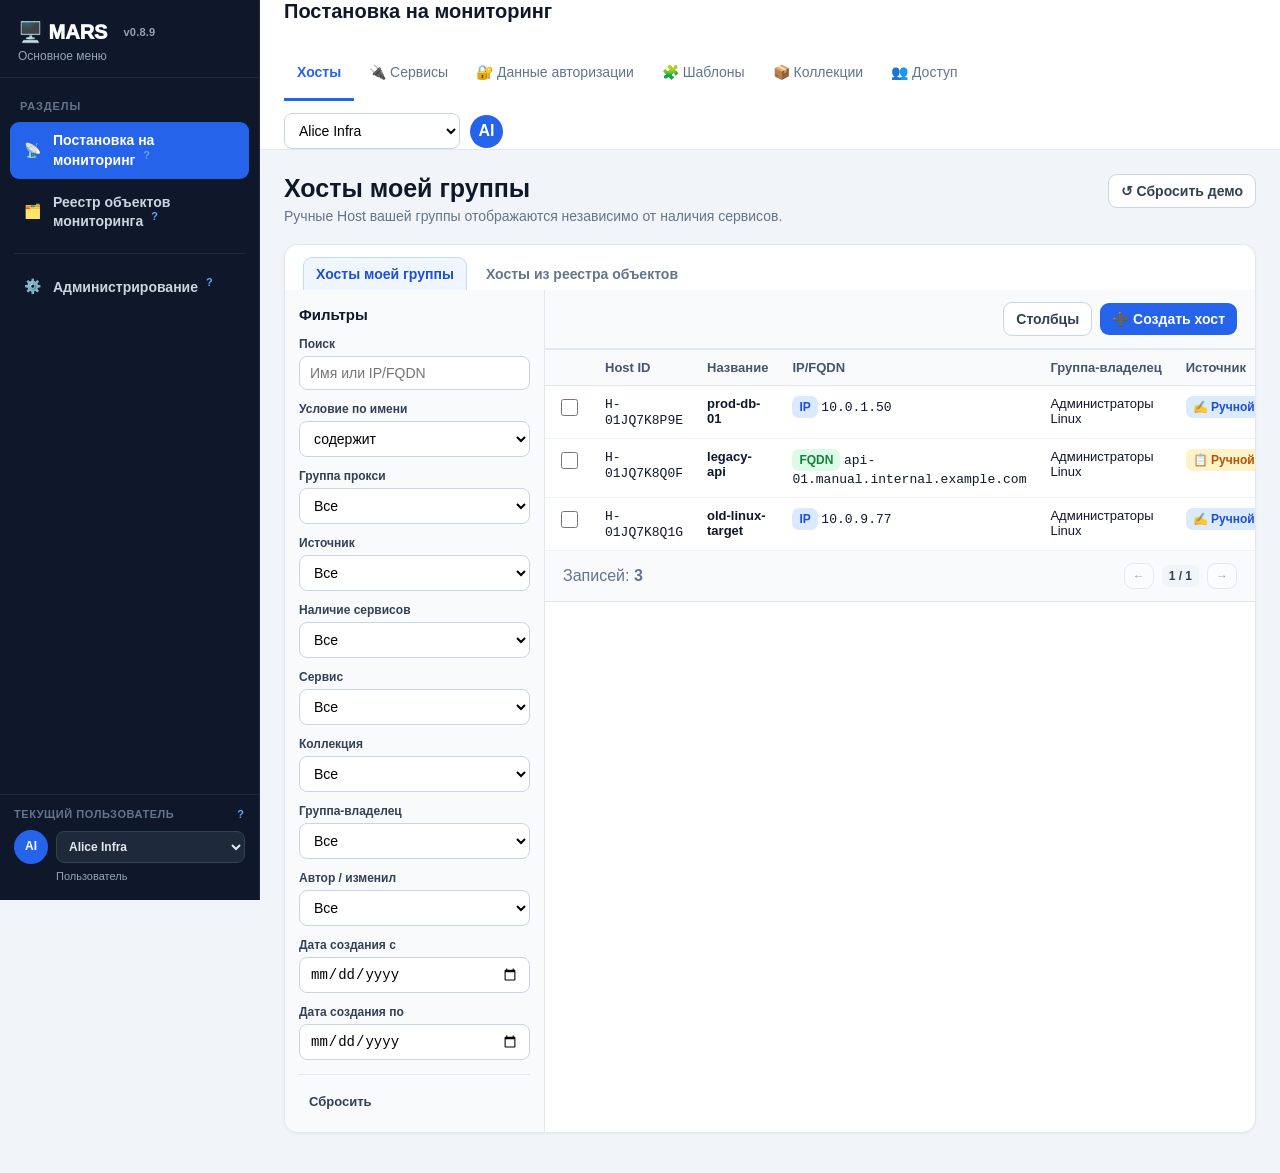
==== commit a82f327a: "Update index.html" ====
--- a/index.html
+++ b/index.html
@@ -3,7 +3,7 @@
 <head>
 <meta charset="UTF-8" />
 <meta name="viewport" content="width=device-width, initial-scale=1.0" />
-<title>MARS v0.8.8 — прототип</title>
+<title>MARS v0.8.9 — прототип</title>
 <style>
 :root{--blue:#2563eb;--blue2:#1d4ed8;--blue50:#eff6ff;--bg:#f1f5f9;--card:#fff;--line:#e2e8f0;--text:#0f172a;--muted:#64748b;--green:#15803d;--greenbg:#dcfce7;--amber:#b45309;--amberbg:#fef3c7;--red:#b91c1c;--redbg:#fee2e2;--violet:#6d28d9;--violetbg:#ede9fe;--slate:#334155;--slatebg:#f8fafc}
 *{box-sizing:border-box}body{margin:0;font-family:-apple-system,BlinkMacSystemFont,"Segoe UI",Roboto,Arial,sans-serif;background:var(--bg);color:var(--text)}
@@ -142,7 +142,7 @@
 <body>
 <aside id="product-sidebar" class="product-sidebar">
   <div class="sidebar-head">
-    <div class="sidebar-brand">🖥️ MARS <span class="mars-version" onclick="showPrototypeHelp(event,\'prototype.version\')" title="Версия макета">v0.8.8</span></div>
+    <div class="sidebar-brand">🖥️ MARS <span class="mars-version" onclick="showPrototypeHelp(event,\'prototype.version\')" title="Версия макета">v0.8.9</span></div>
     <div id="sidebar-context" class="sidebar-context">Основное меню</div>
   </div>
   <div id="sidebar-menu" class="sidebar-menu"></div>
@@ -355,9 +355,9 @@
    Оно намеренно не смешивается с STORE_KEY раздела "Постановка на мониторинг".
    -------------------------------------------------------------------------- */
 const REGISTRY_STORE_KEY='mars-registry-prototype-v4';
-const REGISTRY_STORE_VERSION=8;
-const MARS_MOCKUP_VERSION='0.8.8';
-const PROTOTYPE_HELP_VERSION=`07.10.2026 · MARS mockup v${MARS_MOCKUP_VERSION}`;
+const REGISTRY_STORE_VERSION=9;
+const MARS_MOCKUP_VERSION='0.8.9';
+const PROTOTYPE_HELP_VERSION=`28.10.2026 · MARS mockup v${MARS_MOCKUP_VERSION}`;
 
 
 function registryCurrentCollectionForType(type){return registryAssignedCollection(type)}
@@ -502,7 +502,7 @@
  if(s.mappings&&typeof s.mappings==='object')registryMappings=s.mappings;
  if(s.syncSelection&&typeof s.syncSelection==='object')registrySyncSelection={...registrySyncSelection,...s.syncSelection};
  if(!registrySources.some(x=>x.id===registrySyncSelection.sourceId))registrySyncSelection.sourceId=registrySources[0]?.id||'';
- refreshSelectedSourceCollections();normalizeRegistryModelV088()
+ refreshSelectedSourceCollections();normalizeRegistryModelV088();normalizeRegistryAttributeIdsV089()
 }
 function normalizeRegistryModelV088(){
  registry.objects.forEach(o=>{
@@ -522,6 +522,66 @@
  relationRules.forEach(r=>{if(r.targetType==='InformationSystem'&&r.targetAttr==='externalId')r.targetAttr='external_id'});
  Object.keys(objectTypes).forEach(t=>{if(!registryObjectTypeIds[t])registryObjectTypeIds[t]=`OT-${String(t).replace(/[^A-Za-z0-9]/g,'').toUpperCase()||Date.now()}`})
 }
+
+/* v0.8.9: числовые идентификаторы атрибутов выдаёт backend (в офлайн-МОКе — эмулятор).
+   name — служебное поле идентичности объекта, а не пользовательский атрибут ObjectType. */
+function registryAttributeKey(id){return String(id)}
+function registryAttributeById(type,id){return (objectTypes[type]||[]).find(a=>registryAttributeKey(a.id)===registryAttributeKey(id))}
+function registryNextBackendAttributeId(){
+ const used=Object.values(objectTypes).flat().map(a=>Number(a.id)).filter(n=>Number.isSafeInteger(n)&&n>=1000);
+ return Math.max(1000,...used)+1
+}
+function registryBackendCreateAttribute(type,label,origin,sourceField=''){
+ const a={id:registryNextBackendAttributeId(),label,origin};
+ objectTypes[type].push(a);
+ if(origin==='external'&&sourceField){
+   const collection=registryAssignedCollection(type);
+   const mapping=registryEnsureMapping(type,collection,registryAssignedSource(type));
+   mapping.attrs[String(a.id)]=sourceField;
+   mapping.pending=true;
+   mapping.updatedAt=now()
+ }
+ return a
+}
+function normalizeRegistryAttributeIdsV089(){
+ let counter=Math.max(1000,...Object.values(objectTypes).flat().map(a=>Number(a.id)).filter(n=>Number.isSafeInteger(n)&&n>=1000));
+ Object.entries(objectTypes).forEach(([type,attrs])=>{
+   const replaced={};
+   attrs.forEach(a=>{
+     if(String(a.id)==='name'){
+       a.origin='system';a.identityRole='name';return
+     }
+     const original=String(a.id);
+     if(/^\d+$/.test(original)){a.id=Number(original);return}
+     a.id=++counter;
+     replaced[original]=String(a.id);
+     if(original==='external_id'||original==='externalId')a.identityRole='externalId'
+   });
+   const keys=Object.keys(replaced);
+   if(!keys.length)return;
+   registry.objects.filter(o=>o.type===type).forEach(o=>{
+     ['values','raw','manual','sourceRaw'].forEach(storage=>{
+       if(!o[storage])return;
+       keys.forEach(old=>{
+         if(Object.prototype.hasOwnProperty.call(o[storage],old)&&o[storage][replaced[old]]===undefined)
+           o[storage][replaced[old]]=o[storage][old]
+       })
+     })
+   });
+   relationRules.forEach(r=>{
+     if(r.sourceType===type&&replaced[String(r.sourceAttr)])r.sourceAttr=replaced[String(r.sourceAttr)];
+     if(r.targetType===type&&replaced[String(r.targetAttr)])r.targetAttr=replaced[String(r.targetAttr)]
+   });
+   Object.entries(registryMappings).forEach(([mappingKey,m])=>{
+     if(!mappingKey.startsWith(type+'|'))return;
+     const next={};
+     Object.entries(m.attrs||{}).forEach(([old,field])=>next[replaced[old]||old]=field);
+     m.attrs=next;
+     if(m.externalIdAttrId&&replaced[String(m.externalIdAttrId)])m.externalIdAttrId=replaced[String(m.externalIdAttrId)]
+   });
+ });
+}
+
 function normalizeRelationModel(){
  relationTypes=relationTypes.map(t=>({id:t.id,name:t.name,description:t.description||''}));
  relationRules=relationRules.map(r=>{
@@ -565,7 +625,7 @@
 const PROTOTYPE_HELP={
  'prototype.version':{
    title:'Версия макета MARS',
-   body:'Текущая версия интерактивного прототипа: v0.8.8. Обновлены административный и пользовательский разделы Реестра объектов мониторинга по согласованным требованиям: актуальность вместо архивного lifecycle, универсальные атрибуты и фильтры, группировка связей, результат последнего запуска Galaxy и административные операции с объектами/типами. Экспертный режим настройки сервисов остаётся Future и недоступен. Остальная механика v0.8.7 сохранена без изменений.',
+   body:'Текущая версия интерактивного прототипа: v0.8.9. В типах объектов внешние поля добавляются выборочно, ID атрибутов генерируются автоматически, а внешние и внутренние атрибуты редактируются на отдельных вкладках. Сохранены административный и пользовательский разделы Реестра объектов мониторинга по согласованным требованиям: актуальность вместо архивного lifecycle, универсальные атрибуты и фильтры, группировка связей, результат последнего запуска Galaxy и административные операции с объектами/типами. Экспертный режим настройки сервисов остаётся Future и недоступен. Остальная механика v0.8.7 сохранена без изменений.',
    constraints:['Версия относится к макету, а не к промышленной версии продукта MARS.','При каждой следующей функциональной доработке макета номер версии увеличивается.','Номер версии в интерфейсе и пояснения в тултипах должны обновляться одновременно.']
  },
  'nav.monitoring':{
@@ -661,7 +721,7 @@
  'types.collection':{
    title:'Коллекция Galaxy / CMDB для типа',
    body:'Коллекция определяет единственный внешний набор полей, из которого могут наполняться атрибуты данного типа.',
-   constraints:['Выбрать можно только коллекцию, включённую в «Источники и синхронизация».','Коллекция, уже занятая другим типом, недоступна.','При первом выборе коллекции её поля автоматически добавляются по правилу «атрибут MARS = поле Galaxy».']
+   constraints:['Выбрать можно только коллекцию, включённую в «Источники и синхронизация».','Коллекция, уже занятая другим типом, недоступна.','Внешние поля добавляются только после выбора администратором через отдельную модалку по правилу «атрибут MARS = поле Galaxy».']
  },
  'types.identity':{
    title:'Служебные поля внешнего объекта',
@@ -676,12 +736,12 @@
  'types.externalAttrs':{
    title:'Внешние атрибуты',
    body:'Логические атрибуты типа MARS, значения которых приходят из назначенной коллекции Galaxy/CMDB.',
-   constraints:['По умолчанию при выборе коллекции создаётся mapping 1:1 по имени поля.','Mapping можно изменить.','Если mapping снять, атрибут становится ручным, если он не является служебным.']
+   constraints:['При выборе коллекции внешние атрибуты не добавляются автоматически.','Администратор выбирает отдельные поля или все поля в модальном окне; по умолчанию ничего не выбрано.','Каждому добавленному атрибуту backend назначает неизменяемый числовой ID.','Название MARS и сопоставление с внешним полем можно изменить.']
  },
  'types.manualAttrs':{
-   title:'Ручные атрибуты MARS',
+   title:'Внутренние атрибуты MARS',
    body:'Атрибуты, которые не заполняются внешней коллекцией и предназначены для ручного ведения в MARS.',
-   constraints:['Можно добавлять независимо от наличия внешней коллекции.','Такой атрибут может использоваться в правилах и связях.','Атрибут нельзя удалить, пока он используется правилом связи.']
+   constraints:['Можно добавлять независимо от наличия внешней коллекции.','Для создания задаётся только название; числовой ID выдаёт backend.','Атрибут можно переименовать без изменения его ID.','Такой атрибут может использоваться в правилах и связях.','Атрибут нельзя удалить, пока он используется правилом связи.']
  },
  'sync.section':{
    title:'Источники и синхронизация',
@@ -760,7 +820,7 @@
 document.addEventListener('keydown',e=>{if(e.key==='Escape')hidePrototypeHelp()});
 
 
-function registryAttrLabel(type,id){return(objectTypes[type]||[]).find(a=>a.id===id)?.label||id}
+function registryAttrLabel(type,id){return registryAttributeById(type,id)?.label||id}
 function registryEffectiveValue(o,id){return id==='name'?o.name:o.values?.[id]}
 function registryIsOverride(o,id){return o.manual?.[id]!==undefined&&o.raw?.[id]!==undefined&&String(o.manual[id])!==String(o.raw[id])}
 function registryEndpoint(o){if(o.type!=='Host')return'—';return o.values?.fqdn||o.values?.ip||'—'}
@@ -768,14 +828,14 @@
 function registrySourceNames(){return[...new Set(registry.objects.map(o=>o.source).filter(Boolean))].sort((a,b)=>a.localeCompare(b,'ru'))}
 function registryObjectByRelation(type,name){return registry.objects.find(o=>o.type===type&&o.name===name)}
 function registryActualityLabel(o){if(o.source==='Manual')return'<span class="muted">—</span>';return o.actuality==='stale'?'<span class="badge b-amber">Неактуален</span>':'<span class="badge b-green">Актуален</span>'}
-function registryAttributeEntries(o){return (objectTypes[o.type]||[]).filter(a=>a.id!=='name').map(a=>({attr:a,value:registryEffectiveValue(o,a.id)})).filter(x=>x.value!==undefined&&x.value!==null&&String(x.value)!=='')}
+function registryAttributeEntries(o){return (objectTypes[o.type]||[]).filter(a=>a.identityRole!=='name'&&a.identityRole!=='externalId').map(a=>({attr:a,value:registryEffectiveValue(o,a.id)})).filter(x=>x.value!==undefined&&x.value!==null&&String(x.value)!=='')}
 function renderRegistryAttributeCompact(o,limit=5){const items=registryAttributeEntries(o),visible=items.slice(0,limit),hidden=Math.max(0,items.length-visible.length);return`<div class="registry-attr-compact">${visible.length?visible.map(x=>`<span class="badge"><b>${esc(x.attr.label)}:</b> ${esc(x.value)}</span>`).join(' '):'<span class="muted">—</span>'}${hidden?` <button class="xs outline" onclick="event.stopPropagation();openRegistryAttributeQuickView(${q(o.id)})">+${hidden}</button>`:''}</div>`}
 function openRegistryAttributeQuickView(id){const o=registry.objects.find(x=>x.id===id);if(!o)return;openModal(`Атрибуты: ${o.name}`,'Полный список effective-атрибутов',renderRegistryAttributes(o,false),`<button onclick="closeModal()">Закрыть</button>`)}
 function registryMatchesAttributeFilters(o){return (registry.attributeFilters||[]).every(f=>String(registryEffectiveValue(o,f.attrId)||'').toLowerCase().includes(String(f.value||'').toLowerCase()))}
-function registryAttributeFilterControls(){if(registry.type==='all')return'';const attrs=(objectTypes[registry.type]||[]).filter(a=>a.id!=='name');return`<div class="registry-attribute-filter"><select id="reg-attr-key"><option value="">Атрибут…</option>${attrs.map(a=>`<option value="${esc(a.id)}">${esc(a.label)}</option>`).join('')}</select><input id="reg-attr-value" class="input" placeholder="Значение"><button class="sm outline" onclick="addRegistryAttributeFilter()">＋ Добавить фильтр</button></div>`}
+function registryAttributeFilterControls(){if(registry.type==='all')return'';const attrs=(objectTypes[registry.type]||[]).filter(a=>a.identityRole!=='name'&&a.identityRole!=='externalId');return`<div class="registry-attribute-filter"><select id="reg-attr-key"><option value="">Атрибут…</option>${attrs.map(a=>`<option value="${esc(a.id)}">${esc(a.label)}</option>`).join('')}</select><input id="reg-attr-value" class="input" placeholder="Значение"><button class="sm outline" onclick="addRegistryAttributeFilter()">＋ Добавить фильтр</button></div>`}
 function addRegistryAttributeFilter(){const attrId=$('reg-attr-key')?.value,value=$('reg-attr-value')?.value.trim();if(!attrId||!value)return toast('Выберите атрибут и задайте значение');registry.attributeFilters=registry.attributeFilters||[];registry.attributeFilters.push({attrId,value});renderRegistry()}
 function removeRegistryAttributeFilter(i){registry.attributeFilters.splice(i,1);renderRegistry()}
-function renderRegistryAppliedFilters(){const base=[];if(registry.type!=='all')base.push(`Тип: ${registry.type}`);if(registry.source!=='all')base.push(`Источник: ${registry.source}`);if(registry.actuality!=='all')base.push(`Актуальность: ${registry.actuality==='actual'?'Актуален':'Неактуален'}`);const attrs=(registry.attributeFilters||[]).map((f,i)=>{const a=(objectTypes[registry.type]||[]).find(x=>x.id===f.attrId);return`<span class="badge b-blue">${esc(a?.label||f.attrId)}: ${esc(f.value)} <button class="linkish" onclick="removeRegistryAttributeFilter(${i})">×</button></span>`});if(!base.length&&!attrs.length)return'';return`<div class="pill-row" style="margin-top:10px"><span class="muted">Применено:</span>${base.map(x=>`<span class="badge">${esc(x)}</span>`).join('')}${attrs.join('')}</div>`}
+function renderRegistryAppliedFilters(){const base=[];if(registry.type!=='all')base.push(`Тип: ${registry.type}`);if(registry.source!=='all')base.push(`Источник: ${registry.source}`);if(registry.actuality!=='all')base.push(`Актуальность: ${registry.actuality==='actual'?'Актуален':'Неактуален'}`);const attrs=(registry.attributeFilters||[]).map((f,i)=>{const a=registryAttributeById(registry.type,f.attrId);return`<span class="badge b-blue">${esc(a?.label||f.attrId)}: ${esc(f.value)} <button class="linkish" onclick="removeRegistryAttributeFilter(${i})">×</button></span>`});if(!base.length&&!attrs.length)return'';return`<div class="pill-row" style="margin-top:10px"><span class="muted">Применено:</span>${base.map(x=>`<span class="badge">${esc(x)}</span>`).join('')}${attrs.join('')}</div>`}
 
 function renderRegistry(){
  const qv=registry.search.trim().toLowerCase();
@@ -814,7 +874,7 @@
  return`<div class="box blue-box"><b>Связи ненаправленные и сгруппированы по RelationType.</b> ${tip('registry.relationsGrouped')} Нажмите на связанный объект, чтобы открыть его карточку.</div>${types.length?types.map(type=>{const list=rels.filter(r=>r.type===type);return`<div class="registry-relation-group"><h3>${esc(type)} <span class="badge">${list.length}</span></h3>${renderRelationCards(list)}</div>`}).join(''):'<div class="empty">Связей нет</div>'}`
 }
 function renderRelationCards(list){return list.map(r=>{const target=registryObjectByRelation(r.objectType,r.object);return`<div class="card registry-relation" ${target?`onclick="openRegistryObject(${q(target.id)},'overview')"`:''}><div class="card-main"><span class="icon">🔗</span><div><div class="card-title">${esc(r.object)}</div><div class="meta"><span class="badge b-blue">${esc(r.objectType)}</span></div></div></div>${target?'<button class="xs outline">Открыть</button>':'<span class="badge b-amber">Объект не найден</span>'}</div>`}).join('')}
-function renderRegistrySources(o){const attrs=objectTypes[o.type]||[];const ext=attrs.filter(a=>o.raw?.[a.id]!==undefined),man=attrs.filter(a=>o.manual?.[a.id]!==undefined);const manual=o.source==='Manual';return`${o.identityNote?`<div class="box blue-box"><b>Идентичность сохранена:</b> ${esc(o.identityNote)}</div>`:''}<div class="registry-summary"><div class="box"><b>Источник</b><br>${manual?'<span class="badge">✍️ Создан и поддерживается в MARS</span>':`<span class="badge b-violet">📚 ${esc(o.source)}</span>`}</div><div class="box"><b>External ID</b><br><span class="mono">${esc(manual?'—':(o.externalId||'—'))}</span></div><div class="box"><b>Актуальность ${tip('registry.actuality')}</b><br>${registryActualityLabel(o)}</div><div class="box"><b>Последнее подтверждение</b><br>${esc(manual?'—':(o.lastSeenAt||'—'))}</div></div>${!manual?`<h3>Внешние значения</h3>${ext.length?ext.map(a=>`<div class="registry-source-row"><b>${esc(a.label)}</b><div><span class="mono">${esc(o.raw[a.id])}</span>${registryIsOverride(o,a.id)?' <span class="badge b-amber">не effective</span>':''}</div></div>`).join(''):'<div class="empty">Внешние значения отсутствуют</div>'}`:''}<h3>Ручные значения</h3>${man.length?man.map(a=>`<div class="registry-source-row"><b>${esc(a.label)}</b><div><span class="mono">${esc(o.manual[a.id])}</span>${registryIsOverride(o,a.id)?' <span class="badge b-amber">Override / Effective</span>':' <span class="badge">Manual</span>'}</div></div>`).join(''):'<div class="empty">Ручных значений нет</div>'}`}
+function renderRegistrySources(o){const attrs=objectTypes[o.type]||[];const ext=attrs.filter(a=>a.identityRole!=='name'&&a.identityRole!=='externalId'&&o.raw?.[a.id]!==undefined),man=attrs.filter(a=>a.identityRole!=='name'&&a.identityRole!=='externalId'&&o.manual?.[a.id]!==undefined);const manual=o.source==='Manual';return`${o.identityNote?`<div class="box blue-box"><b>Идентичность сохранена:</b> ${esc(o.identityNote)}</div>`:''}<div class="registry-summary"><div class="box"><b>Источник</b><br>${manual?'<span class="badge">✍️ Создан и поддерживается в MARS</span>':`<span class="badge b-violet">📚 ${esc(o.source)}</span>`}</div><div class="box"><b>External ID</b><br><span class="mono">${esc(manual?'—':(o.externalId||'—'))}</span></div><div class="box"><b>Актуальность ${tip('registry.actuality')}</b><br>${registryActualityLabel(o)}</div><div class="box"><b>Последнее подтверждение</b><br>${esc(manual?'—':(o.lastSeenAt||'—'))}</div></div>${!manual?`<h3>Внешние значения</h3>${ext.length?ext.map(a=>`<div class="registry-source-row"><b>${esc(a.label)}</b><div><span class="mono">${esc(o.raw[a.id])}</span>${registryIsOverride(o,a.id)?' <span class="badge b-amber">не effective</span>':''}</div></div>`).join(''):'<div class="empty">Внешние значения отсутствуют</div>'}`:''}<h3>Ручные значения</h3>${man.length?man.map(a=>`<div class="registry-source-row"><b>${esc(a.label)}</b><div><span class="mono">${esc(o.manual[a.id])}</span>${registryIsOverride(o,a.id)?' <span class="badge b-amber">Override / Effective</span>':' <span class="badge">Manual</span>'}</div></div>`).join(''):'<div class="empty">Ручных значений нет</div>'}`}
 
 /* Администрирование */
 function renderAdmin(){
@@ -834,28 +894,23 @@
 function openAdminRegistryObjectCreate(){const type=Object.keys(objectTypes)[0];openModal('Создать объект мониторинга','Только MARS Admin. Объект создаётся с источником Manual.',`<div class="row"><div class="field"><label>Тип объекта *</label><select id="aro-type" class="wide">${Object.keys(objectTypes).map(t=>`<option value="${t}">${t}</option>`).join('')}</select></div><div class="field"><label>Имя *</label><input id="aro-name" class="wide"></div></div><div id="aro-attrs"></div><div class="box blue-box"><b>Manual ≠ Override.</b> Для нового ручного объекта значения имеют источник Manual. Override возникает только если для этого же объекта позже появляется внешнее значение того же атрибута и ручное значение его переопределяет.</div>`,`<button class="ghost" onclick="closeModal()">Отмена</button><button onclick="saveAdminRegistryObject()">Создать</button>`);const render=()=>{$('aro-attrs').innerHTML=`<h3>Атрибуты</h3>${objectTypeMappingInfo($('aro-type').value).manual.filter(a=>a.id!=='name'&&a.identityRole!=='externalId').map(a=>`<div class="field"><label>${esc(a.label)}</label><input class="wide" data-aro-attr="${esc(a.id)}"></div>`).join('')}`};$('aro-type').onchange=render;render()}
 function saveAdminRegistryObject(){if(!isAdmin())return toast('Недостаточно прав');const type=$('aro-type').value,name=$('aro-name').value.trim();if(!name)return toast('Введите имя');const existing=registry.objects.find(o=>o.type===type&&o.name.toLowerCase()===name.toLowerCase());if(existing){closeModal();openAdminRegistryObject(existing.id);return toast('Объект с таким name + type уже существует')};const values={},manual={name};document.querySelectorAll('[data-aro-attr]').forEach(i=>{const v=i.value.trim();if(v){values[i.dataset.aroAttr]=v;manual[i.dataset.aroAttr]=v}});const prefix=type==='Host'?'H':type==='InformationSystem'?'IS':type==='Database'?'DB':'APP';registry.objects.push({id:'OBJ-'+prefix+'-'+(100+registry.objects.length),type,name,source:'Manual',externalId:'',actuality:null,lastSeenAt:'',values,raw:{},manual,relations:[]});saveRegistryPrototypeState();closeModal();renderAdmin();renderRegistry();toast('Объект создан')}
 function openAdminRegistryObject(id){const o=registry.objects.find(x=>x.id===id);if(!o)return;openModal(`Управление: ${o.name}`,`${o.type} · ${o.id}`,`<div class="box blue-box"><b>Effective value ${tip('registry.effective')}</b> используется в реестре, событиях и последующей маршрутизации. Внешнее значение продолжает храниться и синхронизироваться даже при Manual override.</div>${renderRegistryAttributes(o,true)}<div class="separator"></div><h3>Источники</h3>${renderRegistrySources(o)}`,`<button class="ghost" onclick="closeModal()">Закрыть</button><button class="outline" onclick="openRegistryObject(${q(o.id)},'overview')">Открыть карточку</button>`)}
-function openRegistryValueEdit(id,attr){if(!isAdmin())return toast('Недостаточно прав');const o=registry.objects.find(x=>x.id===id),a=(objectTypes[o.type]||[]).find(x=>x.id===attr);if(!o||!a)return;const current=registryEffectiveValue(o,attr)||'';const external=o.raw?.[attr];const title=external!==undefined?(registryIsOverride(o,attr)?'Изменить ручное переопределение':'Переопределить вручную'):'Изменить ручное значение';openModal(title,`${o.type}: ${o.name} · ${a.label}`,`${external!==undefined?`<div class="box"><b>Значение внешнего источника:</b> <span class="mono">${esc(external)}</span><div class="hint">Оно сохранится и продолжит обновляться после создания override.</div></div>`:''}<div class="field"><label>Ручное значение</label><input id="aro-value" class="wide" value="${esc(o.manual?.[attr]!==undefined?o.manual[attr]:current)}"></div>`,`<button class="ghost" onclick="openAdminRegistryObject(${q(id)})">Отмена</button><button onclick="saveRegistryManualValue(${q(id)},${q(attr)})">Сохранить</button>`,true)}
+function openRegistryValueEdit(id,attr){if(!isAdmin())return toast('Недостаточно прав');const o=registry.objects.find(x=>x.id===id),a=registryAttributeById(o.type,attr);if(!o||!a)return;const current=registryEffectiveValue(o,attr)||'';const external=o.raw?.[attr];const title=external!==undefined?(registryIsOverride(o,attr)?'Изменить ручное переопределение':'Переопределить вручную'):'Изменить ручное значение';openModal(title,`${o.type}: ${o.name} · ${a.label}`,`${external!==undefined?`<div class="box"><b>Значение внешнего источника:</b> <span class="mono">${esc(external)}</span><div class="hint">Оно сохранится и продолжит обновляться после создания override.</div></div>`:''}<div class="field"><label>Ручное значение</label><input id="aro-value" class="wide" value="${esc(o.manual?.[attr]!==undefined?o.manual[attr]:current)}"></div>`,`<button class="ghost" onclick="openAdminRegistryObject(${q(id)})">Отмена</button><button onclick="saveRegistryManualValue(${q(id)},${q(attr)})">Сохранить</button>`,true)}
 function saveRegistryManualValue(id,attr){const o=registry.objects.find(x=>x.id===id);if(!o||!isAdmin())return;const v=$('aro-value').value.trim();if(!v)return toast('Введите значение');o.manual=o.manual||{};o.manual[attr]=v;if(attr==='name')o.name=v;else o.values[attr]=v;saveRegistryPrototypeState();renderRegistry();openAdminRegistryObject(id);toast(o.raw?.[attr]!==undefined?'Manual override сохранён':'Manual-значение сохранено')}
 function removeRegistryOverride(id,attr){const o=registry.objects.find(x=>x.id===id);if(!o||!isAdmin()||o.raw?.[attr]===undefined)return;o.manual&&delete o.manual[attr];if(attr==='name')o.name=o.raw[attr];else o.values[attr]=o.raw[attr];saveRegistryPrototypeState();renderRegistry();openAdminRegistryObject(id);toast('Override удалён; effective снова берётся из внешнего источника')}
 function objectTypeMappingInfo(type){
  const collection=registryAssignedCollection(type);
  const mapping=collection?registryEnsureMapping(type,collection):null;
- const attrs=objectTypes[type]||[];
- const externalAttrIds=new Set();
- if(mapping){
-   if(mapping.objectNameField)externalAttrIds.add('name');
-   if(mapping.externalIdAttrId)externalAttrIds.add(mapping.externalIdAttrId);
-   Object.keys(mapping.attrs||{}).forEach(id=>{if(mapping.attrs[id])externalAttrIds.add(id)})
- }
+ const attrs=(objectTypes[type]||[]).filter(a=>a.identityRole!=='name'&&a.identityRole!=='externalId');
+ const externalAttrIds=new Set(Object.entries(mapping?.attrs||{}).filter(([,field])=>!!field).map(([id])=>String(id)));
  return{
    collection,mapping,attrs,externalAttrIds,
-   external:attrs.filter(a=>externalAttrIds.has(a.id)),
-   manual:attrs.filter(a=>!externalAttrIds.has(a.id))
+   external:attrs.filter(a=>externalAttrIds.has(String(a.id))),
+   manual:attrs.filter(a=>!externalAttrIds.has(String(a.id)))
  }
 }
 function objectTypeDeleteCheck(type){const objs=registry.objects.filter(o=>o.type===type),rules=relationRules.filter(r=>r.sourceType===type||r.targetType===type);if(objs.length)return{ok:false,reason:`Есть объекты типа: ${objs.length}`};if(rules.length)return{ok:false,reason:`Тип используется правилами: ${rules.length}`};return{ok:true,reason:''}}
 function renderTypeSettings(){
- return`<div class="info"><b>Тип объекта определяет внутреннюю модель MARS. ${tip('types.section')}</b> Имя типа можно менять; его внутренний id остаётся неизменным, а объекты и правила продолжают ссылаться на тот же тип.</div><div class="toolbar"><div><b>Типы объектов MARS</b><div class="hint">Коллекция необязательна. Тип без коллекции полностью поддерживается вручную.</div></div><button onclick="openObjectTypeCreate()">➕ Добавить тип объекта</button></div><div class="content">${Object.entries(objectTypes).map(([t,a])=>{const info=objectTypeMappingInfo(t),check=objectTypeDeleteCheck(t),conflicts=registry.objects.filter(o=>o.type===t&&registryObjectConflictReason(o)).length;return`<div class="card"><div class="card-main"><span class="icon">🧩</span><div><div class="card-title">${esc(t)}</div><div class="meta"><span class="mono">${esc(registryObjectTypeIds[t]||'—')}</span> · ${a.length} атрибутов · ${info.collection?`<span class="badge b-violet">${esc(info.collection)}</span> · внешних: ${info.external.length} · ручных: ${info.manual.length}`:'<span class="badge">Только Manual</span>'}${conflicts?` · <span class="badge b-red">Конфликт: ${conflicts}</span>`:''}</div><div class="pill-row" style="margin-top:8px">${a.slice(0,10).map(x=>`<span class="badge">${esc(x.label)} · <span class="mono">${esc(x.id)}</span></span>`).join('')}${a.length>10?`<span class="badge">+${a.length-10}</span>`:''}</div></div></div><div class="actions"><button class="xs" onclick="openObjectTypeAttributes(${q(t)})">⚙️ Настроить</button><button class="xs danger" ${check.ok?'':`disabled title="${esc(check.reason)}"`} onclick="confirmDeleteObjectType(${q(t)})">Удалить</button></div></div>`}).join('')}</div>`
+ return`<div class="info"><b>Тип объекта определяет внутреннюю модель MARS. ${tip('types.section')}</b> Имя типа можно менять; его внутренний id остаётся неизменным, а объекты и правила продолжают ссылаться на тот же тип.</div><div class="toolbar"><div><b>Типы объектов MARS</b><div class="hint">Коллекция необязательна. Тип без коллекции полностью поддерживается вручную.</div></div><button onclick="openObjectTypeCreate()">➕ Добавить тип объекта</button></div><div class="content">${Object.entries(objectTypes).map(([t,a])=>{const info=objectTypeMappingInfo(t),check=objectTypeDeleteCheck(t),conflicts=registry.objects.filter(o=>o.type===t&&registryObjectConflictReason(o)).length;return`<div class="card"><div class="card-main"><span class="icon">🧩</span><div><div class="card-title">${esc(t)}</div><div class="meta"><span class="mono">${esc(registryObjectTypeIds[t]||'—')}</span> · ${info.attrs.length} атрибутов · ${info.collection?`<span class="badge b-violet">${esc(info.collection)}</span> · внешних: ${info.external.length} · внутренних: ${info.manual.length}`:'<span class="badge">Только Manual</span>'}${conflicts?` · <span class="badge b-red">Конфликт: ${conflicts}</span>`:''}</div><div class="pill-row" style="margin-top:8px">${info.attrs.slice(0,10).map(x=>`<span class="badge">${esc(x.label)} · <span class="mono">${esc(x.id)}</span></span>`).join('')}${info.attrs.length>10?`<span class="badge">+${info.attrs.length-10}</span>`:''}</div></div></div><div class="actions"><button class="xs" onclick="openObjectTypeAttributes(${q(t)})">⚙️ Настроить</button><button class="xs danger" ${check.ok?'':`disabled title="${esc(check.reason)}"`} onclick="confirmDeleteObjectType(${q(t)})">Удалить</button></div></div>`}).join('')}</div>`
 }
 function objectTypeAvailableCollectionOptions(type,current=''){
  const currentBinding=registryAssignedBinding(type);
@@ -881,81 +936,28 @@
  const fields=registryCmdbCollectionFields[collection]||[];
  return fields.includes('external_id')?'external_id':(fields[0]||'')
 }
-function ensureTypeAttribute(type,id,label=id,origin='manual',identityRole=''){
- if(!objectTypes[type])objectTypes[type]=[];
- let a=objectTypes[type].find(x=>x.id===id);
- if(!a){
-   a={id,label,origin};
-   if(identityRole)a.identityRole=identityRole;
-   objectTypes[type].push(a)
- }else{
-   if(!a.label)a.label=label;
-   if(origin)a.origin=origin;
-   if(identityRole)a.identityRole=identityRole
- }
- return a
-}
-function autoMapCollectionToType(type,collection,onlyMissing=false){
- if(!type||!collection)return;
- const fields=registryCmdbCollectionFields[collection]||[];
- const m=registryEnsureMapping(type,collection,registryAssignedSource(type)||registrySyncSelection.sourceId);
- const nameField=m.objectNameField||collectionDefaultNameField(collection);
- const externalIdField=m.externalIdField||collectionDefaultExternalIdField(collection);
- m.objectNameField=nameField;
- m.externalIdField=externalIdField;
-
- // name is the MARS object name and is shown in the external attribute list.
- ensureTypeAttribute(type,'name','name','external','name');
- m.objectNameAttrId='name';
-
- // External ID is source identity. Keep it represented in the model/UI,
- // but exclude it from the manual object form.
- const extAttrId='external_id';
- ensureTypeAttribute(type,extAttrId,'external_id','external','externalId');
- m.externalIdAttrId=extAttrId;
-
- fields.forEach(field=>{
-   if(field===nameField){
-     m.objectNameAttrId='name';
-     return
-   }
-   if(field===externalIdField){
-     m.externalIdAttrId=extAttrId;
-     return
-   }
-   const alreadyMapped=Object.entries(m.attrs||{}).find(([,sourceField])=>sourceField===field);
-   if(onlyMissing&&alreadyMapped)return;
-   const attrId=field;
-   ensureTypeAttribute(type,attrId,field,'external');
-   if(!m.attrs)m.attrs={};
-   if(!m.attrs[attrId]||!onlyMissing)m.attrs[attrId]=field
- });
- m.updatedAt=now();m.pending=true
-}
 function parseSourceCollectionValue(value){
  if(!value)return{sourceId:'',collectionId:''};
  const parts=String(value).split('|||');
  return{sourceId:parts[0]||'',collectionId:parts[1]||''}
 }
 function objectTypeCreateSourcePreview(collection){
- if(!collection)return`<div class="box"><b>Внешняя коллекция не выбрана.</b><div class="hint">Тип будет создан с обязательным атрибутом <span class="mono">name</span>. После создания можно добавить любые ручные атрибуты MARS.</div></div>`;
- const fields=registryCmdbCollectionFields[collection]||[];
+ if(!collection)return`<div class="box"><b>Внешняя коллекция не выбрана.</b><div class="hint">Будет создан тип с возможностью добавлять внутренние атрибуты.</div></div>`;
  const nameField=collectionDefaultNameField(collection),externalId=collectionDefaultExternalIdField(collection);
  return`<div class="box blue-box">
-   <b>Будет создан автоматический mapping 1:1</b>
-   <div class="hint">Все поля коллекции будут добавлены в тип. Начальное правило: <span class="mono">атрибут MARS = поле Galaxy</span>. Mapping можно изменить после создания.</div>
-   <div class="pill-row" style="margin-top:10px">${fields.map(f=>`<span class="badge b-violet"><span class="mono">${esc(f)}</span> = <span class="mono">${esc(f)}</span></span>`).join('')}</div>
+   <b>Внешние атрибуты не будут добавлены автоматически</b>
+   <div class="hint">После создания откройте вкладку «Внешние атрибуты» и выберите нужные поля Galaxy. По умолчанию не выбрано ни одного поля.</div>
    <div class="separator"></div>
    <div class="row">
-     <div><b>Имя объекта</b><div class="hint"><span class="mono">MARS.name ← ${esc(collection)}.${esc(nameField)}</span></div></div>
-     <div><b>External ID</b><div class="hint"><span class="mono">${esc(collection)}.${esc(externalId)}</span> используется для устойчивой привязки к MARS object_id.</div></div>
+     <div><b>Поле имени объекта</b><div class="hint"><span class="mono">MARS.name ← ${esc(collection)}.${esc(nameField)}</span></div></div>
+     <div><b>External ID</b><div class="hint"><span class="mono">${esc(collection)}.${esc(externalId)}</span> используется для привязки объекта к источнику.</div></div>
    </div>
  </div>`
 }
 function openObjectTypeCreate(){
  if(!isAdmin())return toast('Недостаточно прав');
 
- openModal('Добавить тип объекта','Создайте тип MARS. Если выбрать Galaxy / CMDB коллекцию, её поля будут автоматически добавлены как внешние атрибуты.',`
+ openModal('Добавить тип объекта','Выберите коллекцию для идентификации внешних объектов. Список внешних атрибутов заполняется отдельно, через выбор полей.',`
    <div class="field"><label>Наименование типа *</label><input id="ot-name" class="wide" placeholder="Например: Cluster"><div class="hint">Внутренний неизменяемый id типа MARS будет сгенерирован автоматически.</div></div>
    <div class="field"><label>Коллекция Galaxy / CMDB ${tip('types.collection')}</label>
      <select id="ot-collection" class="wide" onchange="updateObjectTypeCreateSourceFields()">
@@ -964,7 +966,7 @@
      <div class="hint">Показываются только коллекции, включённые в «Источники и синхронизация» и ещё не связанные с другим типом.</div>
    </div>
    <div id="ot-create-source">${objectTypeCreateSourcePreview('')}</div>
-   <div class="box"><b>Ручные атрибуты</b><div class="hint">Их не нужно задавать на этом шаге. После создания откроется настройка типа с отдельным блоком «Ручные атрибуты» и кнопкой «Добавить ручной атрибут».</div></div>
+   <div class="box"><b>Внутренние атрибуты</b><div class="hint">Их не нужно задавать на этом шаге. После создания откроется настройка типа со вкладкой «Внутренние атрибуты». ID назначает backend, администратор вводит только название.</div></div>
  `,`<button class="ghost" onclick="closeModal()">Отмена</button><button onclick="saveObjectType()">Создать и настроить</button>`)
 }
 function updateObjectTypeCreateSourceFields(){
@@ -977,16 +979,23 @@
  if(!name)return toast('Введите наименование типа');
  if(objectTypes[name])return toast('Тип с таким наименованием уже существует');
  if(collection){const c=collectionsForSource(sourceId).find(x=>x.id===collection);if(!c?.selected)return toast('Коллекция не включена для синхронизации');const owner=registryTypeForCollection(collection,sourceId);if(owner)return toast(`Коллекция ${collection} источника ${registrySources.find(s=>s.id===sourceId)?.name||sourceId} уже используется типом ${owner}`)}
- objectTypes[name]=[{id:'name',label:collection?'name':'Имя',origin:collection?'external':'manual',identityRole:'name'}];
+ objectTypes[name]=[{id:'name',label:'Имя объекта',origin:'system',identityRole:'name'}];
  registryObjectTypeIds[name]=uid('OT');
  registryCollectionAssignments[name]=collection?{sourceId,collectionId:collection}:{sourceId:'',collectionId:''};
- if(collection)autoMapCollectionToType(name,collection,false);
+ if(collection){const mapping=registryEnsureMapping(name,collection,sourceId);mapping.objectNameField=collectionDefaultNameField(collection);mapping.externalIdField=collectionDefaultExternalIdField(collection);mapping.attrs={};mapping.pending=false;}
  saveRegistryPrototypeState();closeModal();renderAdmin();openObjectTypeAttributes(name);toast(`Тип ${name} создан`)
 }
 function changeObjectTypeCollection(type,value){
  if(!isAdmin())return toast('Недостаточно прав');
  const b=parseSourceCollectionValue(value),collection=b.collectionId,sourceId=b.sourceId;
  const previous=registryAssignedBinding(type);
+ if(previous.collectionId&&(previous.collectionId!==collection||previous.sourceId!==sourceId)){
+   const oldMap=registryEnsureMapping(type,previous.collectionId,previous.sourceId);
+   if(Object.keys(oldMap.attrs||{}).some(id=>!!oldMap.attrs[id])){
+     toast('Сначала удалите внешние атрибуты текущей коллекции, чтобы сменить или отвязать её.');
+     openObjectTypeAttributes(type,'external');return
+   }
+ }
  if(collection){
    const c=collectionsForSource(sourceId).find(x=>x.id===collection);
    if(!c?.selected)return toast('Сначала включите коллекцию в «Источники и синхронизация»');
@@ -994,25 +1003,23 @@
    if(owner&&owner!==type)return toast(`Коллекция ${collection} уже используется типом ${owner}`)
  }
  registryCollectionAssignments[type]=collection?{sourceId,collectionId:collection}:{sourceId:'',collectionId:''};
- if(collection&&(collection!==previous.collectionId||sourceId!==previous.sourceId))autoMapCollectionToType(type,collection,false);
- saveRegistryPrototypeState();openObjectTypeAttributes(type);
- toast(collection?`${type} ↔ ${registrySources.find(s=>s.id===sourceId)?.name||sourceId} / ${collection}. Поля коллекции добавлены в тип.`:`Для ${type} внешняя коллекция отключена`)
+ if(collection){
+   const m=registryEnsureMapping(type,collection,sourceId);
+   if(!m.objectNameField)m.objectNameField=collectionDefaultNameField(collection);
+   if(!m.externalIdField)m.externalIdField=collectionDefaultExternalIdField(collection);
+ }
+ saveRegistryPrototypeState();openObjectTypeAttributes(type,collection?'external':'internal');
+ toast(collection?`Коллекция ${collection} связана с типом. Внешние атрибуты добавляются по выбору.`:`Внешняя коллекция отключена`)
 }
 function importMissingCollectionFields(type){
- const collection=registryAssignedCollection(type);
- if(!collection)return toast('У типа нет внешней коллекции');
- autoMapCollectionToType(type,collection,true);
- saveRegistryPrototypeState();openObjectTypeAttributes(type);
- toast(`Недостающие поля ${collection} добавлены в тип ${type}`)
+ // Совместимость старого действия: теперь открываем модальное окно выборочного добавления.
+ openExternalAttributePicker(type)
 }
 function setObjectTypeIdentityMapping(type,kind,value){
  const collection=registryAssignedCollection(type),m=registryEnsureMapping(type,collection,registryAssignedSource(type));if(!m)return;
  m[kind]=value;
  if(kind==='objectNameField')m.objectNameAttrId='name';
- if(kind==='externalIdField'){
-   ensureTypeAttribute(type,'external_id','external_id','external','externalId');
-   m.externalIdAttrId='external_id'
- }
+ // External ID is a separate field of object identity, not an auto-created user attribute.
  m.pending=true;
  saveRegistryPrototypeState();
  openObjectTypeAttributes(type);
@@ -1020,16 +1027,19 @@
 }
 function setObjectTypeAttributeMapping(type,attr,value){
  const collection=registryAssignedCollection(type),m=registryEnsureMapping(type,collection,registryAssignedSource(type));if(!m)return;
- if(value){
-   m.attrs[attr]=value;
-   const a=(objectTypes[type]||[]).find(x=>x.id===attr);if(a)a.origin='external'
- }else{
-   delete m.attrs[attr];
-   const a=(objectTypes[type]||[]).find(x=>x.id===attr);
-   if(a&&a.id!=='name'&&a.identityRole!=='externalId')a.origin='manual'
- }
- m.pending=true;
- saveRegistryPrototypeState();
+ const key=String(attr);
+ if(value&&(value===m.objectNameField||value===m.externalIdField)){
+   toast('Служебные поля имени и External ID выбираются отдельно');
+   openObjectTypeAttributes(type,'external');return
+ }
+ if(value&&Object.entries(m.attrs||{}).some(([id,field])=>id!==key&&field===value)){
+   toast('Это поле Galaxy уже связано с другим атрибутом MARS');
+   openObjectTypeAttributes(type,'external');return
+ }
+ if(value){m.attrs[key]=value;const a=registryAttributeById(type,attr);if(a)a.origin='external'}
+ else{delete m.attrs[key];const a=registryAttributeById(type,attr);if(a)a.origin='manual'}
+ m.pending=true;m.updatedAt=now();
+ saveRegistryPrototypeState();openObjectTypeAttributes(type,value?'external':'internal');
  toast('Mapping изменён. Новая конфигурация будет применена при следующей синхронизации.')
 }
 function renameObjectType(type,newName){newName=String(newName||'').trim();if(!newName||newName===type)return type;if(objectTypes[newName]){toast('Тип с таким наименованием уже существует');return null}objectTypes[newName]=objectTypes[type];delete objectTypes[type];registryObjectTypeIds[newName]=registryObjectTypeIds[type];delete registryObjectTypeIds[type];registry.objects.forEach(o=>{if(o.type===type)o.type=newName;(o.relations||[]).forEach(r=>{if(r.objectType===type)r.objectType=newName})});relationRules.forEach(r=>{if(r.sourceType===type)r.sourceType=newName;if(r.targetType===type)r.targetType=newName});if(registryCollectionAssignments[type]){registryCollectionAssignments[newName]=registryCollectionAssignments[type];delete registryCollectionAssignments[type]}Object.keys(registryMappings).filter(k=>k.startsWith(type+'|')).forEach(k=>{const nk=newName+k.slice(type.length);registryMappings[nk]=registryMappings[k];delete registryMappings[k]});if(registryMappingEditor.type===type)registryMappingEditor.type=newName;return newName}
@@ -1053,128 +1063,172 @@
 }
 function objectTypeExternalRows(type,collection,mapping){
  const attrs=objectTypes[type]||[];
- const rows=[];
- if(mapping?.objectNameField){
-   rows.push({attrId:'name',label:(attrs.find(a=>a.id==='name')?.label||'name'),field:mapping.objectNameField,role:'Имя объекта',locked:true})
- }
- if(mapping?.externalIdField){
-   const extId=mapping.externalIdAttrId||'external_id';
-   const a=attrs.find(x=>x.id===extId);
-   rows.push({attrId:extId,label:a?.label||'external_id',field:mapping.externalIdField,role:'External ID',locked:true})
- }
- Object.entries(mapping?.attrs||{}).forEach(([attrId,field])=>{
-   if(!field||attrId==='name'||attrId===(mapping.externalIdAttrId||'external_id'))return;
-   const a=attrs.find(x=>x.id===attrId);
-   if(a)rows.push({attrId,label:a.label,field,role:'Атрибут',locked:false})
- });
- return rows
-}
-function openObjectTypeAttributes(type){
+ return Object.entries(mapping?.attrs||{}).filter(([,field])=>!!field).map(([attrId,field])=>{
+   const a=registryAttributeById(type,attrId);
+   return a&&!a.identityRole?{attrId:String(a.id),label:a.label,field}:null
+ }).filter(Boolean)
+}
+function registryExternalMappingFieldOptions(type,id,collection,current){
+ const m=registryEnsureMapping(type,collection,registryAssignedSource(type));
+ const used=new Set(Object.entries(m.attrs||{}).filter(([key,value])=>key!==String(id)&&!!value).map(([,value])=>value));
+ const options=(registryCmdbCollectionFields[collection]||[]).filter(field=>field===current||(field!==m.objectNameField&&field!==m.externalIdField&&!used.has(field)));
+ return options.map(field=>`<option value="${esc(field)}" ${field===current?'selected':''}>${esc(field)}</option>`).join('')
+}
+function objectTypeAttributeEditorRows(type,rows,external,collection){
+ const usedInRules=new Set(relationRules.flatMap(r=>[
+   r.sourceType===type?String(r.sourceAttr):null,
+   r.targetType===type?String(r.targetAttr):null
+ ].filter(Boolean)));
+ const colHead=external?`<th>Поле ${esc(collection)}</th>`:'';
+ if(!rows.length)return`<div class="empty">${external?'Внешние атрибуты ещё не добавлены. Нажмите «Добавить внешние атрибуты».':'Внутренних атрибутов пока нет.'}</div>`;
+ return`<div class="table-wrap" style="max-height:390px"><table><thead><tr><th>ID MARS</th><th>Название атрибута MARS</th>${colHead}<th>Действия</th></tr></thead><tbody>${rows.map(r=>{
+  const a=external?registryAttributeById(type,r.attrId):r;
+  const id=String(a.id),locked=usedInRules.has(id);
+  const select=external?`<td><select class="wide mono" onchange="setObjectTypeAttributeMapping(${q(type)},${q(id)},this.value)">${registryExternalMappingFieldOptions(type,id,collection,r.field)}</select></td>`:'';
+  return`<tr>
+   <td><span class="mono">${esc(id)}</span><div class="cell-sub">Назначен backend</div></td>
+   <td><input class="wide" style="min-width:140px" value="${esc(a.label)}" onchange="setObjectTypeAttributeLabel(${q(type)},${q(id)},this.value)"></td>
+   ${select}
+   <td>${locked?'<span class="badge b-amber" title="Атрибут используется в правиле связи">Используется в правиле</span>':`<button class="xs danger" onclick="${external?'confirmRemoveExternalObjectTypeAttribute':'confirmDeleteObjectTypeAttribute'}(${q(type)},${q(id)})">Удалить</button>`}</td>
+  </tr>`
+ }).join('')}</tbody></table></div>`
+}
+function openObjectTypeAttributes(type,tab){
  if(!isAdmin())return toast('Недостаточно прав');
  const attrs=objectTypes[type];if(!attrs)return;
- const usedInRules=new Set(relationRules.flatMap(r=>[
-   r.sourceType===type?r.sourceAttr:null,
-   r.targetType===type?r.targetAttr:null
- ].filter(Boolean)));
  const assigned=registryAssignedCollection(type);
  const mapping=assigned?registryEnsureMapping(type,assigned,registryAssignedSource(type)):null;
  const externalRows=assigned?objectTypeExternalRows(type,assigned,mapping):[];
- const externalIds=new Set(externalRows.map(r=>r.attrId));
- const manualAttrs=attrs.filter(a=>!externalIds.has(a.id));
- const sourceFields=assigned?(registryCmdbCollectionFields[assigned]||[]):[];
- const mappedSourceFields=new Set(externalRows.map(r=>r.field));
- const missingFields=sourceFields.filter(f=>!mappedSourceFields.has(f));
-
- openModal(`Настройка типа: ${type}`,'Внешние и ручные атрибуты настраиваются отдельно внутри одного типа объекта.',`
-   <div class="row"><div class="field"><label>Наименование типа</label><input id="ot-name-edit" class="wide" value="${esc(type)}"><div class="hint">Можно изменить без пересоздания объектов и правил.</div></div><div class="field"><label>ObjectType ID</label><input class="wide mono" disabled value="${esc(registryObjectTypeIds[type]||'—')}"><div class="hint">Неизменяемый внутренний id.</div></div></div>
+ const externalIds=new Set(externalRows.map(r=>String(r.attrId)));
+ const internalAttrs=attrs.filter(a=>a.identityRole!=='name'&&a.identityRole!=='externalId'&&!externalIds.has(String(a.id)));
+ const active=assigned&&tab!=='internal'?'external':'internal';
+ const selectExternal=assigned?`<button type="button" class="sm outline" onclick="openExternalAttributePicker(${q(type)})">＋ Добавить внешние атрибуты</button>`:'';
+ const externalPanel=assigned?`<div id="ot-tab-external" style="display:${active==='external'?'block':'none'}">
+  <div class="toolbar"><div><b>Внешние атрибуты</b><div class="hint">Название задаётся в MARS, значение поступает из сопоставленного поля Galaxy. ID генерирует backend.</div></div>${selectExternal}</div>
+  ${objectTypeAttributeEditorRows(type,externalRows,true,assigned)}
+ </div>`:'';
+ const internalPanel=`<div id="ot-tab-internal" style="display:${active==='internal'?'block':'none'}">
+  <div class="toolbar"><div><b>Внутренние атрибуты</b><div class="hint">Название задаёт администратор, значения заполняются вручную. ID генерирует backend.</div></div></div>
+  ${objectTypeAttributeEditorRows(type,internalAttrs,false,'')}
+  <div class="box" style="margin-top:12px">
+   <b>＋ Добавить внутренний атрибут</b>
+   <div class="field" style="margin-top:10px"><label>Название атрибута *</label><input id="ota-label" class="wide" placeholder="Например: Регион поддержки"></div>
+   <div class="hint">Числовой ID будет сгенерирован автоматически. Вводить его не требуется.</div>
+   <div class="actions" style="justify-content:flex-end"><button class="outline" onclick="saveObjectTypeAttribute(${q(type)})">Добавить внутренний атрибут</button></div>
+  </div>
+ </div>`;
+ openModal(`Настройка типа: ${type}`,'Атрибуты MARS хранят числовые ID, названия и (для внешних атрибутов) mapping на Galaxy.',`
+   <div class="row"><div class="field"><label>Наименование типа</label><input id="ot-name-edit" class="wide" value="${esc(type)}"><div class="hint">Имя типа можно менять, ID типа остаётся прежним.</div></div><div class="field"><label>ObjectType ID</label><input class="wide mono" disabled value="${esc(registryObjectTypeIds[type]||'—')}"></div></div>
    <div class="field"><label>Коллекция Galaxy / CMDB ${tip('types.collection')}</label>
      <select class="wide" onchange="changeObjectTypeCollection(${q(type)},this.value)">${objectTypeAvailableCollectionOptions(type,`${registryAssignedSource(type)}|||${assigned}`)}</select>
-     <div class="hint">Один тип MARS ↔ максимум одна коллекция Galaxy / CMDB. Одна коллекция конкретного источника ↔ максимум один тип MARS.</div>
+     <div class="hint">При выборе коллекции внешние атрибуты не добавляются автоматически.</div>
    </div>
-
    ${assigned?`
-   ${mapping?.pending?`<div class="box amber-box"><b>Mapping изменён.</b> Новая конфигурация будет применена при следующей синхронизации.<div class="actions" style="margin-top:10px"><button class="sm" onclick="syncRegistryCmdbCollections()">🔄 Синхронизировать сейчас</button></div></div>`:''}
-   <div class="box blue-box">
-     <div style="display:flex;justify-content:space-between;gap:12px;align-items:flex-start;flex-wrap:wrap">
-       <div><b>Служебные поля внешнего объекта ${tip('types.identity')}</b><div class="hint">Они нужны MARS, чтобы понять имя объекта и узнавать ту же запись Galaxy после переименования или изменения других атрибутов.</div></div>
-       <span class="badge b-violet">${esc(assigned)}</span>
+     ${mapping?.pending?`<div class="box amber-box"><b>Mapping изменён.</b> Изменения данных применятся при следующей синхронизации.<div class="actions" style="margin-top:10px"><button class="sm" onclick="syncRegistryCmdbCollections()">🔄 Синхронизировать сейчас</button></div></div>`:''}
+     <div class="box blue-box"><b>Служебные настройки идентичности объекта ${tip('types.identity')}</b>
+       <div class="hint">Это отдельные поля, не входящие в выбранные внешние атрибуты.</div>
+       <div class="row" style="margin-top:10px">
+         <div class="field"><label>Поле имени объекта</label><select class="wide mono" onchange="setObjectTypeIdentityMapping(${q(type)},'objectNameField',this.value)">${registryMappingFieldOptions(assigned,mapping?.objectNameField||'',true)}</select><div class="hint">MARS.name ← ${esc(assigned)}.${esc(mapping?.objectNameField||'—')}</div></div>
+         <div class="field"><label>Поле External ID</label><select class="wide mono" onchange="setObjectTypeIdentityMapping(${q(type)},'externalIdField',this.value)">${registryMappingFieldOptions(assigned,mapping?.externalIdField||'',true)}</select><div class="hint">Связывает запись Galaxy с неизменяемым MARS object_id.</div></div>
+       </div>
      </div>
-     <div class="row" style="margin-top:12px">
-       <div class="field"><label>Поле имени объекта ${tip('types.mappingApply')}</label><select class="wide mono" onchange="setObjectTypeIdentityMapping(${q(type)},'objectNameField',this.value)">${registryMappingFieldOptions(assigned,mapping?.objectNameField||'',true)}</select><div class="hint"><span class="mono">MARS.name ← ${esc(assigned)}.${esc(mapping?.objectNameField||'—')}</span></div></div>
-       <div class="field"><label>Поле External ID</label><select class="wide mono" onchange="setObjectTypeIdentityMapping(${q(type)},'externalIdField',this.value)">${registryMappingFieldOptions(assigned,mapping?.externalIdField||'',true)}</select><div class="hint">External ID связывает запись Galaxy с постоянным <span class="mono">MARS object_id</span>.</div></div>
-     </div>
+   `:''}
+   <div class="separator"></div>
+   <div class="inner-tabs" style="margin-bottom:14px">
+     ${assigned?`<button id="ot-tab-button-external" class="${active==='external'?'active':''}" onclick="switchObjectTypeAttributeTab('external')">Внешние атрибуты <span class="badge">${externalRows.length}</span></button>`:''}
+     <button id="ot-tab-button-internal" class="${active==='internal'?'active':''}" onclick="switchObjectTypeAttributeTab('internal')">Внутренние атрибуты <span class="badge">${internalAttrs.length}</span></button>
    </div>
-
-   <div class="separator"></div>
-   <div style="display:flex;justify-content:space-between;align-items:flex-start;gap:12px;flex-wrap:wrap">
-     <div><h3 style="margin:0">Внешние атрибуты ${tip('types.externalAttrs')}</h3><div class="hint">При выборе коллекции поля автоматически создаются по правилу <span class="mono">атрибут MARS = поле Galaxy</span>. Mapping можно изменить.</div></div>
-     ${missingFields.length?`<button class="sm outline" onclick="importMissingCollectionFields(${q(type)})">＋ Добавить недостающие поля ${esc(assigned)} (${missingFields.length})</button>`:''}
-   </div>
-   <div class="table-wrap" style="max-height:370px;margin-top:10px"><table><thead><tr><th>Атрибут MARS</th><th>Поле ${esc(assigned)}</th><th>Роль</th></tr></thead><tbody>
-     ${externalRows.map(r=>`<tr>
-       <td><div class="cell-title">${esc(r.label)}</div><div class="cell-sub mono">${esc(r.attrId)}</div></td>
-       <td>${r.locked?`<span class="badge b-violet mono">${esc(r.field)}</span>`:`<select class="wide mono" onchange="setObjectTypeAttributeMapping(${q(type)},${q(r.attrId)},this.value)">${registryMappingFieldOptions(assigned,r.field,false)}</select>`}</td>
-       <td><span class="badge ${r.role==='Атрибут'?'':'b-blue'}">${esc(r.role)}</span></td>
-     </tr>`).join('')}
-   </tbody></table></div>`:
-   `<div class="box"><b>Внешняя коллекция не выбрана.</b><div class="hint">Все атрибуты типа являются ручными. Коллекцию можно выбрать позже.</div></div>`}
-
-   <div class="separator"></div>
-   <h3>Ручные атрибуты MARS ${tip('types.manualAttrs')}</h3>
-   <div class="hint" style="margin-bottom:10px">Эти атрибуты не заполняются из Galaxy. Их значения задаются вручную и могут использоваться в реестре, правилах и связях.</div>
-   ${manualAttrs.length?`<div class="table-wrap" style="max-height:240px"><table><thead><tr><th>Название</th><th>ID</th><th>Использование</th><th></th></tr></thead><tbody>
-     ${manualAttrs.map(a=>{
-       const protectedAttr=a.id==='name';
-       const usages=[];
-       if(protectedAttr)usages.push('системный');
-       if(usedInRules.has(a.id))usages.push('правило связи');
-       const canDelete=!protectedAttr&&!usedInRules.has(a.id);
-       return`<tr>
-         <td><b>${esc(a.label)}</b></td>
-         <td class="mono">${esc(a.id)}</td>
-         <td>${usages.length?usages.map(u=>`<span class="badge ${u==='системный'?'b-violet':''}">${esc(u)}</span>`).join(' '):'<span class="badge">Manual</span>'}</td>
-         <td>${canDelete?`<button class="xs danger" onclick="deleteObjectTypeAttribute(${q(type)},${q(a.id)})">Удалить</button>`:''}</td>
-       </tr>`
-     }).join('')}
-   </tbody></table></div>`:`<div class="empty">Ручных атрибутов пока нет.</div>`}
-
-   <div class="box" style="margin-top:12px">
-     <b>＋ Добавить ручной атрибут</b>
-     <div class="row" style="margin-top:10px">
-       <div class="field"><label>ID атрибута *</label><input id="ota-id" class="wide" placeholder="Например: supportRegion"></div>
-       <div class="field"><label>Название *</label><input id="ota-label" class="wide" placeholder="Например: Регион поддержки"></div>
-     </div>
-     <div class="actions" style="justify-content:flex-end"><button class="outline" onclick="saveObjectTypeAttribute(${q(type)})">Добавить ручной атрибут</button></div>
-   </div>
- `,`<button class="ghost" onclick="closeModal()">Закрыть</button><button onclick="saveObjectTypeSettings(${q(type)})">Сохранить настройки</button>`)
+   ${externalPanel}${internalPanel}
+ `,`<button class="ghost" onclick="closeModal()">Закрыть</button><button onclick="saveObjectTypeSettings(${q(type)})">Сохранить настройки типа</button>`)
+}
+function switchObjectTypeAttributeTab(tab){
+ ['external','internal'].forEach(k=>{
+  const b=$('ot-tab-button-'+k),p=$('ot-tab-'+k);
+  if(b)b.classList.toggle('active',k===tab);
+  if(p)p.style.display=k===tab?'block':'none'
+ })
+}
+function setObjectTypeAttributeLabel(type,id,label){
+ if(!isAdmin())return;
+ const a=registryAttributeById(type,id);if(!a||a.identityRole==='name'||a.identityRole==='externalId')return;
+ const next=String(label||'').trim();if(!next){toast('Название атрибута не может быть пустым');openObjectTypeAttributes(type,registryAssignedCollection(type)?'external':'internal');return}
+ a.label=next;saveRegistryPrototypeState();toast('Название атрибута MARS сохранено')
+}
+function openExternalAttributePicker(type){
+ if(!isAdmin())return toast('Недостаточно прав');
+ const collection=registryAssignedCollection(type);
+ if(!collection)return toast('Сначала выберите внешнюю коллекцию');
+ const mapping=registryEnsureMapping(type,collection,registryAssignedSource(type));
+ const existing=new Set(Object.values(mapping.attrs||{}).filter(Boolean));
+ const fields=(registryCmdbCollectionFields[collection]||[]).filter(f=>f!==mapping.objectNameField&&f!==mapping.externalIdField&&!existing.has(f));
+ openModal(`Добавить внешние атрибуты: ${type}`,`Galaxy / ${collection} · по умолчанию не выбран ни один атрибут`,`
+  <div class="info"><b>Выберите поля Galaxy, которые необходимо добавить в ObjectType.</b><div class="hint">Только выбранные поля будут добавлены как атрибуты MARS. Их числовые ID будут сгенерированы автоматически, а названия можно будет изменить после создания.</div></div>
+  <div class="toolbar"><label style="display:flex;align-items:center;gap:8px"><input id="ot-ext-all" type="checkbox" class="checkbox" onchange="toggleAllExternalAttributePicker(this.checked)"> <b>Выбрать все</b></label><span id="ot-ext-count" class="badge">Выбрано: 0 из ${fields.length}</span></div>
+  ${fields.length?`<div class="table-wrap" style="max-height:370px"><table><thead><tr><th style="width:48px"></th><th>Поле Galaxy</th><th>Начальное название MARS</th></tr></thead><tbody>
+   ${fields.map(f=>`<tr><td><input type="checkbox" class="checkbox" data-ot-external-field="${esc(f)}" onchange="updateExternalAttributePickerCount()"></td><td class="mono">${esc(f)}</td><td>${esc(f)}</td></tr>`).join('')}
+  </tbody></table></div>`:'<div class="empty">Все доступные поля уже добавлены или используются для идентификации объекта.</div>'}
+ `,`<button class="ghost" onclick="openObjectTypeAttributes(${q(type)},'external')">Отмена</button><button onclick="saveSelectedExternalAttributeFields(${q(type)})" ${fields.length?'':'disabled'}>Добавить выбранные</button>`)
+}
+function externalPickerChecked(){return Array.from(document.querySelectorAll('[data-ot-external-field]:checked')).map(i=>i.dataset.otExternalField)}
+function updateExternalAttributePickerCount(){
+ const items=Array.from(document.querySelectorAll('[data-ot-external-field]'));
+ const count=externalPickerChecked().length;
+ const counter=$('ot-ext-count');if(counter)counter.textContent=`Выбрано: ${count} из ${items.length}`;
+ const all=$('ot-ext-all');if(all){all.checked=items.length>0&&count===items.length;all.indeterminate=count>0&&count<items.length}
+}
+function toggleAllExternalAttributePicker(checked){
+ document.querySelectorAll('[data-ot-external-field]').forEach(i=>i.checked=!!checked);
+ updateExternalAttributePickerCount()
+}
+function saveSelectedExternalAttributeFields(type){
+ if(!isAdmin())return;
+ const chosen=externalPickerChecked();
+ if(!chosen.length)return toast('Выберите хотя бы одно поле Galaxy');
+ const collection=registryAssignedCollection(type),m=registryEnsureMapping(type,collection,registryAssignedSource(type));
+ const busy=new Set(Object.values(m.attrs||{}).filter(Boolean));
+ let added=0;
+ chosen.forEach(field=>{
+   if(field===m.objectNameField||field===m.externalIdField||busy.has(field))return;
+   registryBackendCreateAttribute(type,field,'external',field);busy.add(field);added++
+ });
+ saveRegistryPrototypeState();openObjectTypeAttributes(type,'external');
+ toast(`Добавлено внешних атрибутов: ${added}. ID автоматически назначены backend (демо).`)
 }
 function saveObjectTypeAttribute(type){
  if(!isAdmin())return toast('Недостаточно прав');
  const attrs=objectTypes[type];if(!attrs)return;
- const id=$('ota-id').value.trim(),label=$('ota-label').value.trim();
- if(!id||!label)return toast('Заполните ID и название атрибута');
- if(/\s/.test(id))return toast('ID атрибута не должен содержать пробелы');
- if(attrs.some(a=>a.id===id))return toast('Атрибут с таким ID уже существует');
- attrs.push({id,label,origin:'manual'});
- saveRegistryPrototypeState();openObjectTypeAttributes(type);toast('Ручной атрибут добавлен')
-}
-function deleteObjectTypeAttribute(type,attr){
+ const label=$('ota-label')?.value.trim();
+ if(!label)return toast('Введите название атрибута');
+ registryBackendCreateAttribute(type,label,'manual');
+ saveRegistryPrototypeState();openObjectTypeAttributes(type,'internal');toast('Внутренний атрибут добавлен, числовой ID назначен автоматически (демо)')
+}
+function confirmRemoveExternalObjectTypeAttribute(type,id){
+ const a=registryAttributeById(type,id);if(!a)return;
+ const used=relationRules.some(r=>(r.sourceType===type&&String(r.sourceAttr)===String(id))||(r.targetType===type&&String(r.targetAttr)===String(id)));
+ if(used)return toast('Атрибут используется в правиле связи');
+ openModal('Удалить внешний атрибут',`${type} · ${a.label}`,`<div class="box red-box">Атрибут будет удалён из ObjectType вместе с сопоставлением Galaxy. Демо-значения этого атрибута также будут удалены.</div>`,
+ `<button class="ghost" onclick="openObjectTypeAttributes(${q(type)},'external')">Отмена</button><button class="danger" onclick="deleteObjectTypeAttribute(${q(type)},${q(String(id))},'external')">Удалить</button>`,true)
+}
+function confirmDeleteObjectTypeAttribute(type,id){
+ const a=registryAttributeById(type,id);if(!a)return;
+ const used=relationRules.some(r=>(r.sourceType===type&&String(r.sourceAttr)===String(id))||(r.targetType===type&&String(r.targetAttr)===String(id)));
+ if(used)return toast('Атрибут используется в правиле связи');
+ openModal('Удалить внутренний атрибут',`${type} · ${a.label}`,`<div class="box red-box">Атрибут и его значения будут удалены из Реестра.</div>`,
+ `<button class="ghost" onclick="openObjectTypeAttributes(${q(type)},'internal')">Отмена</button><button class="danger" onclick="deleteObjectTypeAttribute(${q(type)},${q(String(id))},'internal')">Удалить</button>`,true)
+}
+function deleteObjectTypeAttribute(type,attr,tab='internal'){
  if(!isAdmin())return toast('Недостаточно прав');
- if(attr==='name')return toast('Атрибут name удалить нельзя');
- const a=(objectTypes[type]||[]).find(x=>x.id===attr);
- if(a?.identityRole==='externalId')return toast('External ID является служебным полем внешнего объекта');
- const used=relationRules.some(r=>(r.sourceType===type&&r.sourceAttr===attr)||(r.targetType===type&&r.targetAttr===attr));
+ const a=registryAttributeById(type,attr);if(!a||a.identityRole==='name'||a.identityRole==='externalId')return toast('Служебное поле нельзя удалить');
+ const used=relationRules.some(r=>(r.sourceType===type&&String(r.sourceAttr)===String(attr))||(r.targetType===type&&String(r.targetAttr)===String(attr)));
  if(used)return toast('Атрибут используется в правиле связи');
  const collection=registryAssignedCollection(type);
  const mapping=collection?registryEnsureMapping(type,collection,registryAssignedSource(type)):null;
- if(mapping?.attrs?.[attr])return toast('Сначала установите для атрибута «Не синхронизировать»');
- objectTypes[type]=objectTypes[type].filter(a=>a.id!==attr);
+ if(mapping?.attrs?.[String(attr)]){delete mapping.attrs[String(attr)];mapping.pending=true;mapping.updatedAt=now()}
+ objectTypes[type]=objectTypes[type].filter(x=>String(x.id)!==String(attr));
  registry.objects.filter(o=>o.type===type).forEach(o=>{
-   if(o.values)delete o.values[attr];
-   if(o.raw)delete o.raw[attr];
-   if(o.manual)delete o.manual[attr]
+   ['values','raw','manual'].forEach(k=>{if(o[k])delete o[k][String(attr)]})
  });
- saveRegistryPrototypeState();openObjectTypeAttributes(type);toast('Атрибут удалён')
+ saveRegistryPrototypeState();openObjectTypeAttributes(type,tab);toast('Атрибут удалён')
 }
 function registrySelectedCmdbCollections(){return registryCmdbCollections.filter(c=>c.selected)}
 function registryAssignedBinding(type){
@@ -1606,7 +1660,7 @@
 function confirmDeleteRelationRule(id){const r=relationRules.find(x=>x.id===id);if(!r)return;openModal('Удалить правило связи',r.name,'<div class="box red-box"><b>Правило будет удалено.</b><br>Фактические связи будут актуализированы механизмом пересчёта.</div>',`<button class="ghost" onclick="closeModal()">Отмена</button><button class="danger" onclick="deleteRelationRule(${q(id)})">Удалить</button>`,true)}
 function deleteRelationRule(id){relationRules=relationRules.filter(r=>r.id!==id);saveRegistryPrototypeState();closeModal();renderAdmin();toast('Правило удалено')}
 function typeOptions(sel){return Object.keys(objectTypes).map(t=>`<option ${t===sel?'selected':''}>${t}</option>`).join('')}
-function attrOptions(t,sel){return objectTypes[t].map(a=>`<option value="${a.id}" ${a.id===sel?'selected':''}>${a.label} · ${a.id}</option>`).join('')}
+function attrOptions(t,sel){return (objectTypes[t]||[]).map(a=>`<option value="${a.id}" ${registryAttributeKey(a.id)===registryAttributeKey(sel)?'selected':''}>${a.label} · ${a.id}</option>`).join('')}
 function relationCardinalityOptions(value){
  const cards=[
   ['1:1','1 : 1','Каждому Source максимум один Target; каждому Target максимум один Source'],
@@ -2287,7 +2341,7 @@
 }
 document.addEventListener('click',e=>{if(proxyMenuV086&&!e.target.closest('.proxy-kebab-cell')){proxyMenuV086=null;if(activeProduct==='admin'&&adminTab==='data'&&monUi.dataTab==='proxy')renderAdmin()}});
 
-loadState();migrateMonitoringV080();migrateAuthorizationV084();loadRegistryPrototypeState();normalizeRelationModel();refreshSelectedSourceCollections();ensureAllRegistrySourceRaw();renderAll();renderRegistry();renderAdmin();renderProductSidebar();
+loadState();migrateMonitoringV080();migrateAuthorizationV084();loadRegistryPrototypeState();normalizeRegistryAttributeIdsV089();normalizeRelationModel();refreshSelectedSourceCollections();ensureAllRegistrySourceRaw();renderAll();renderRegistry();renderAdmin();renderProductSidebar();
 saveRegistryPrototypeState();
 window.addEventListener('beforeunload',saveRegistryPrototypeState);
 document.addEventListener('change',()=>setTimeout(saveRegistryPrototypeState,0));
